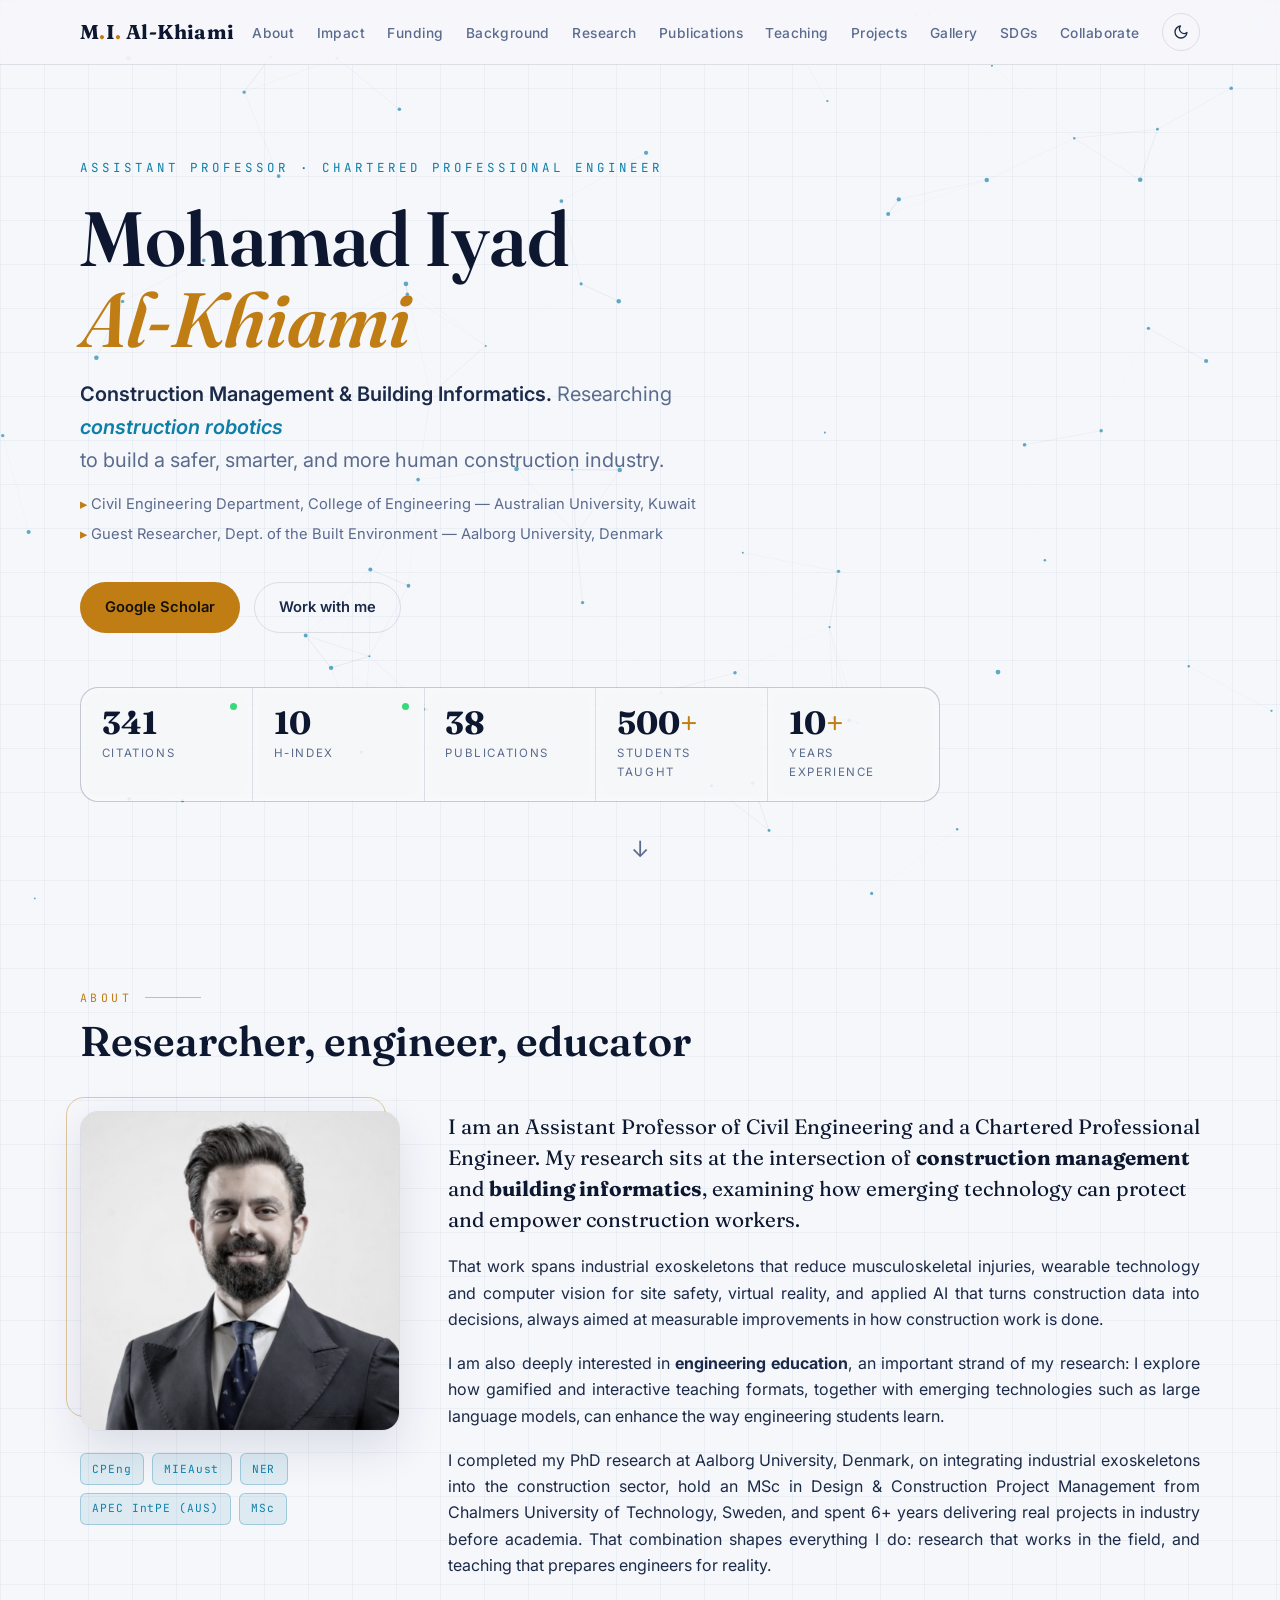
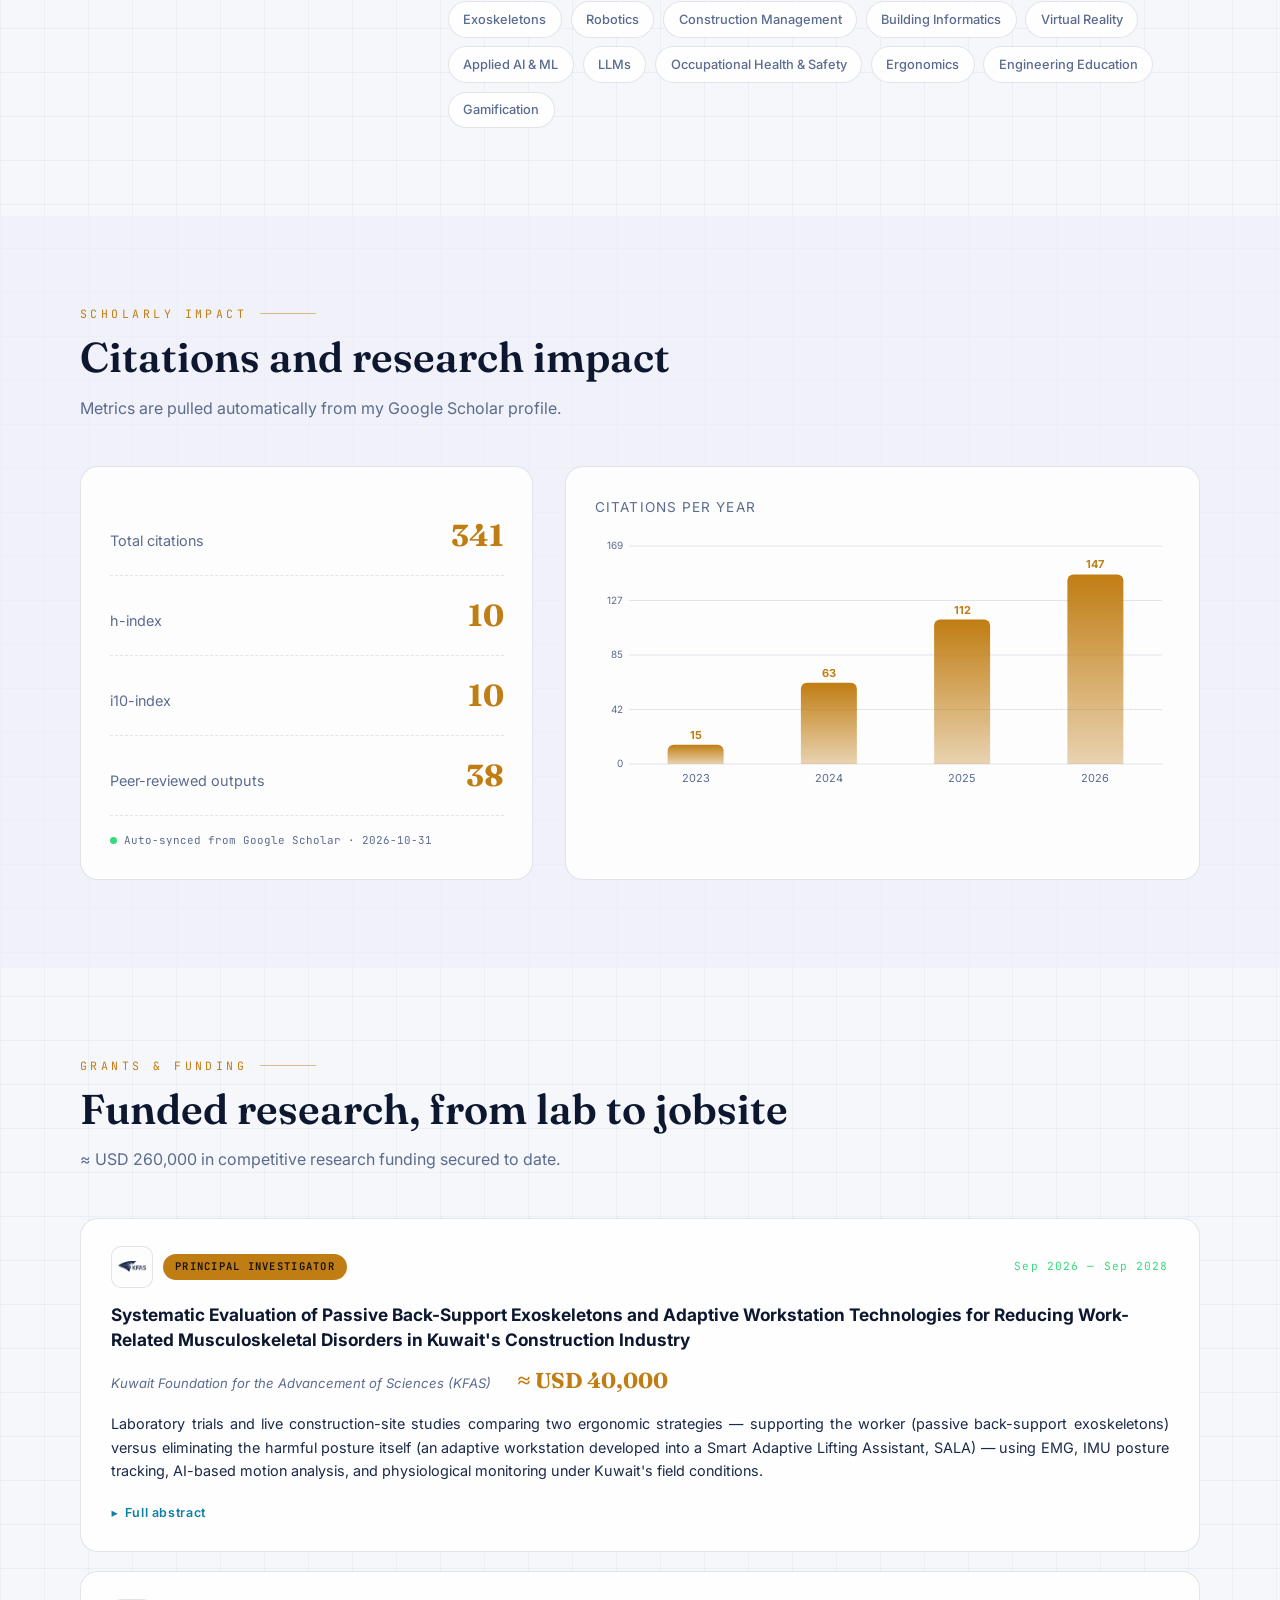
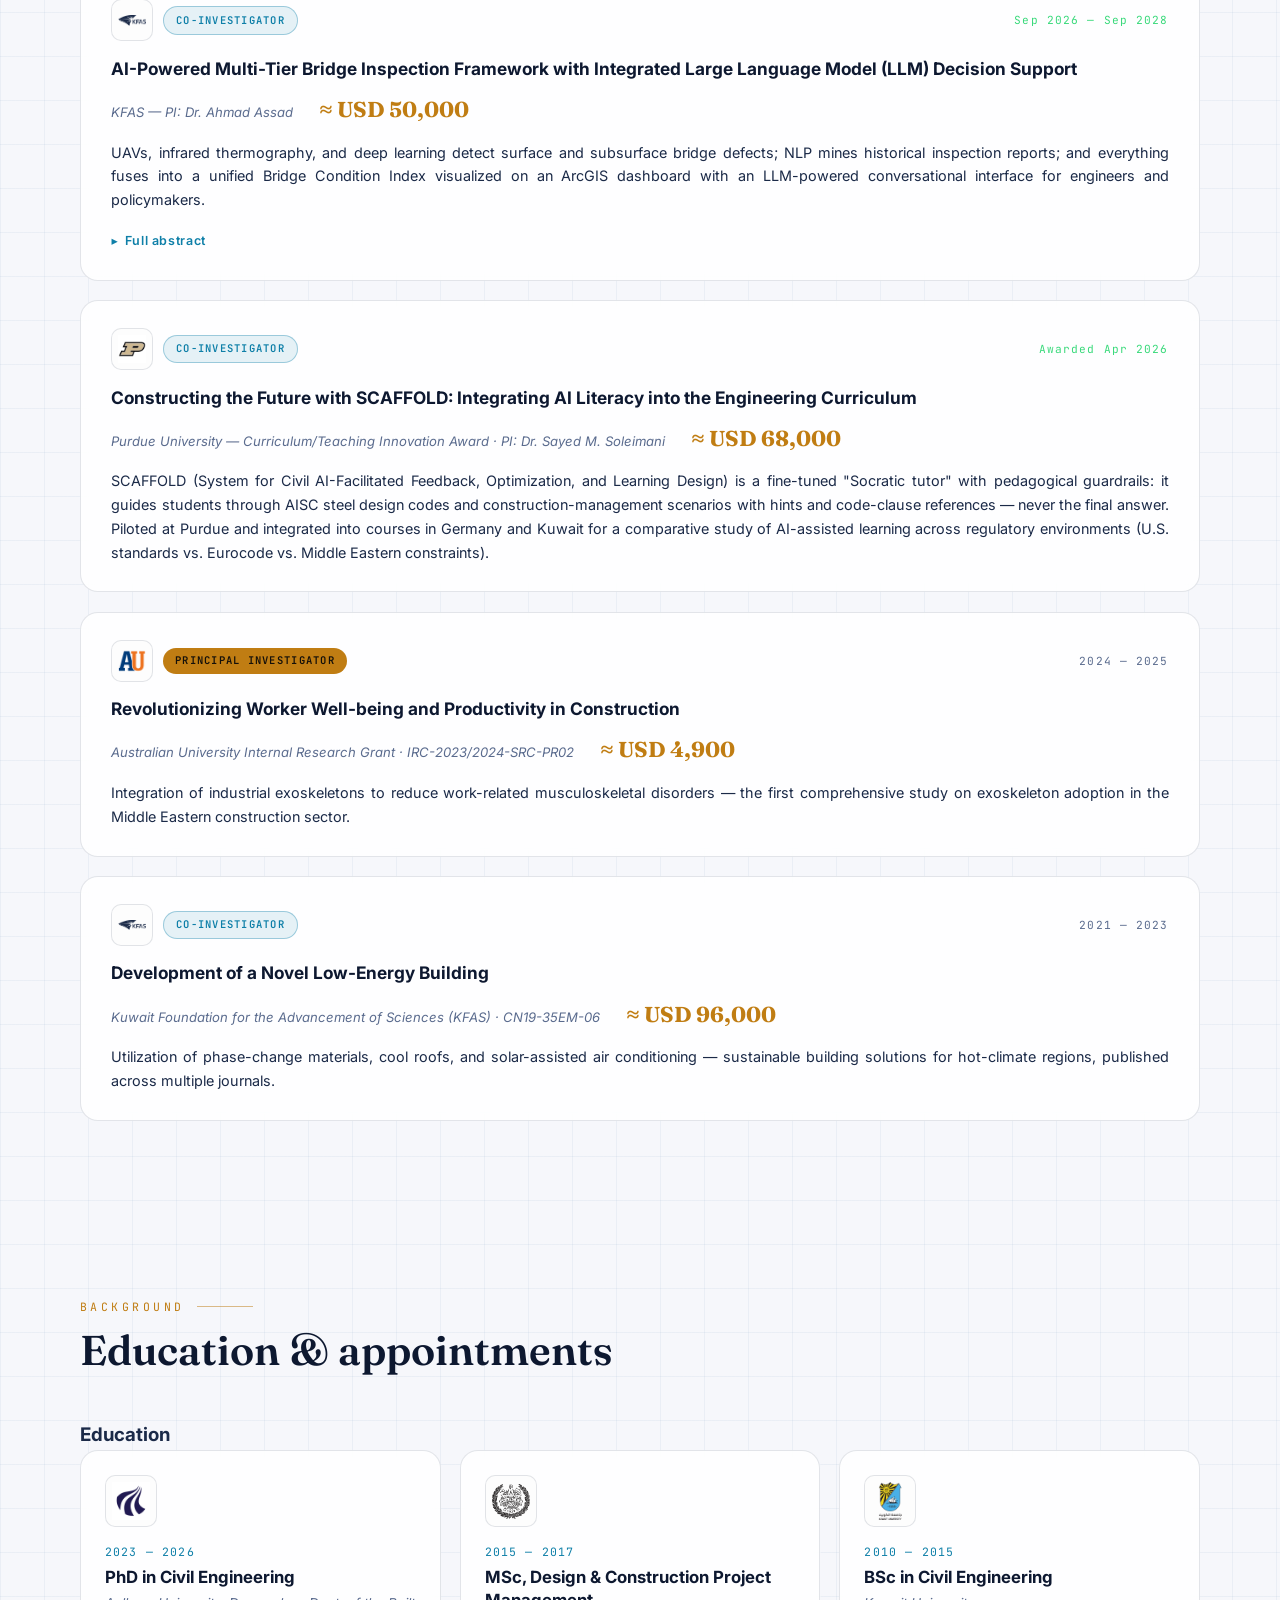
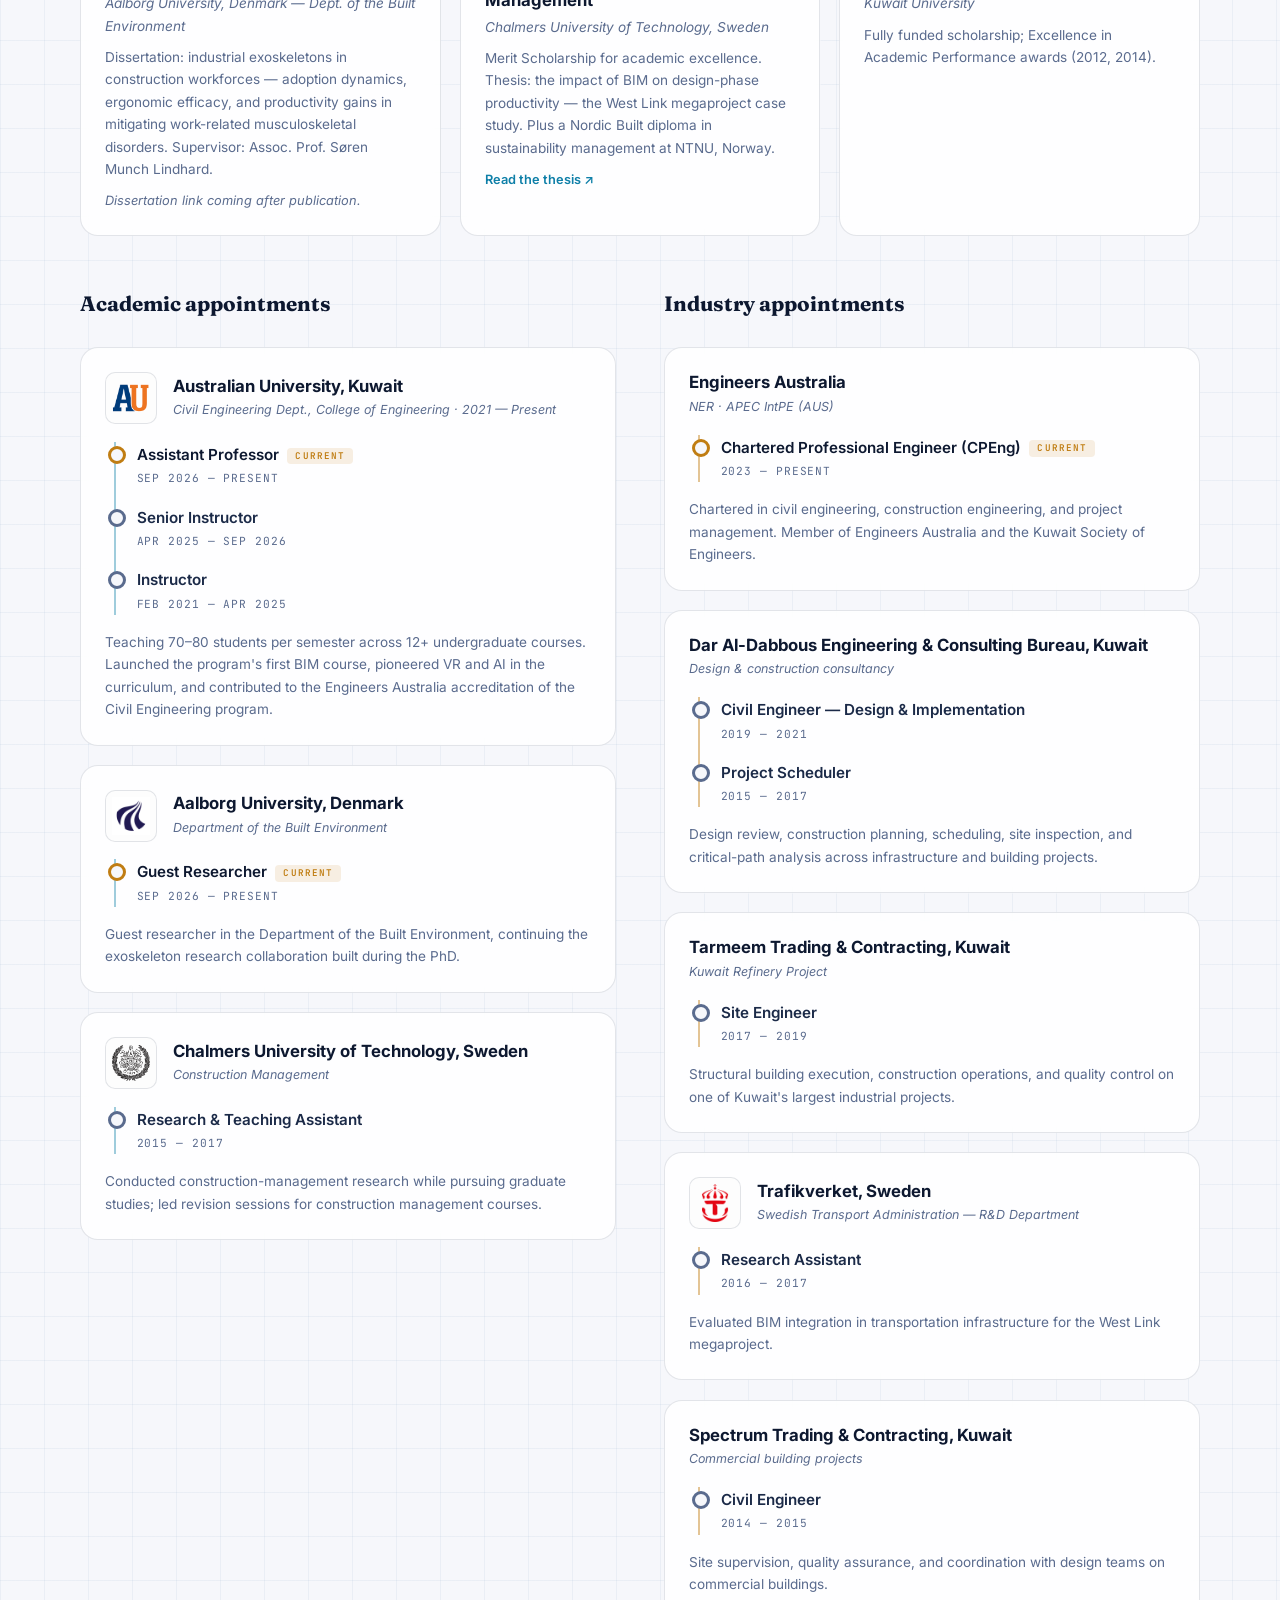
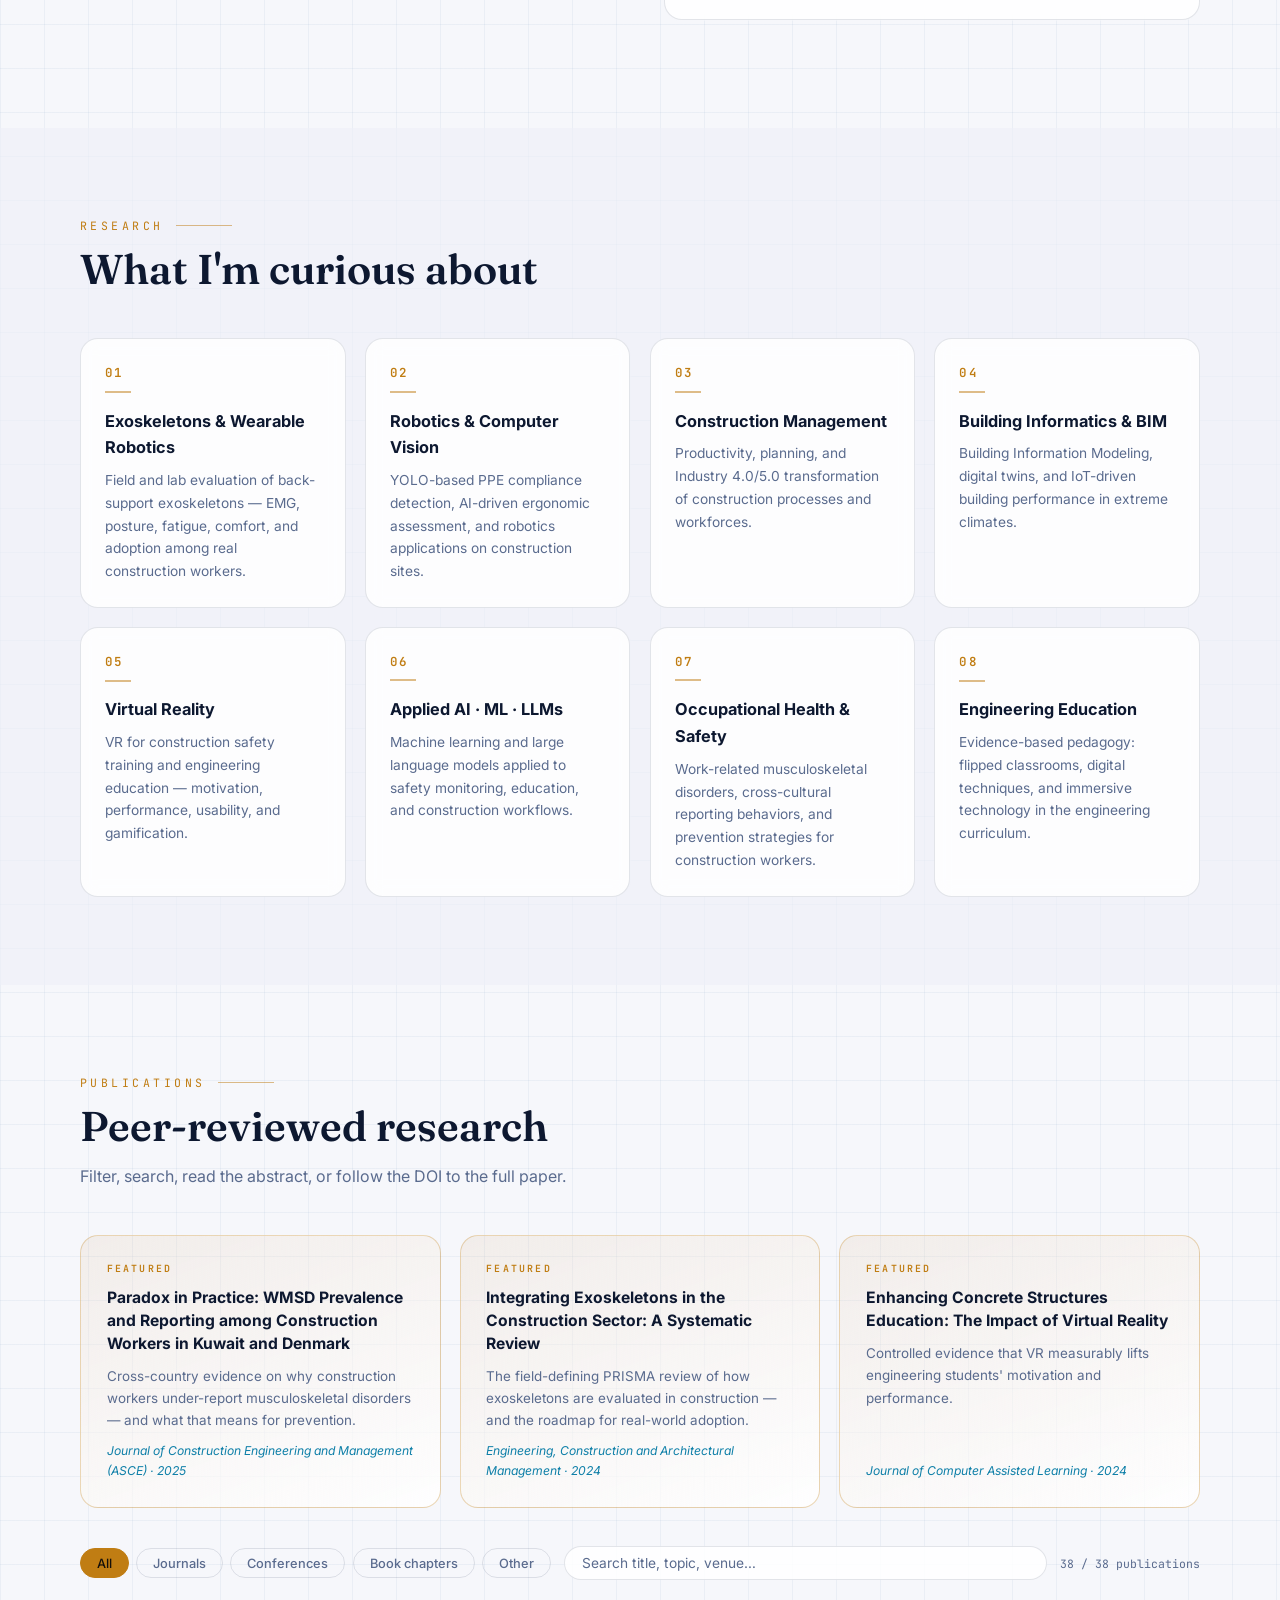
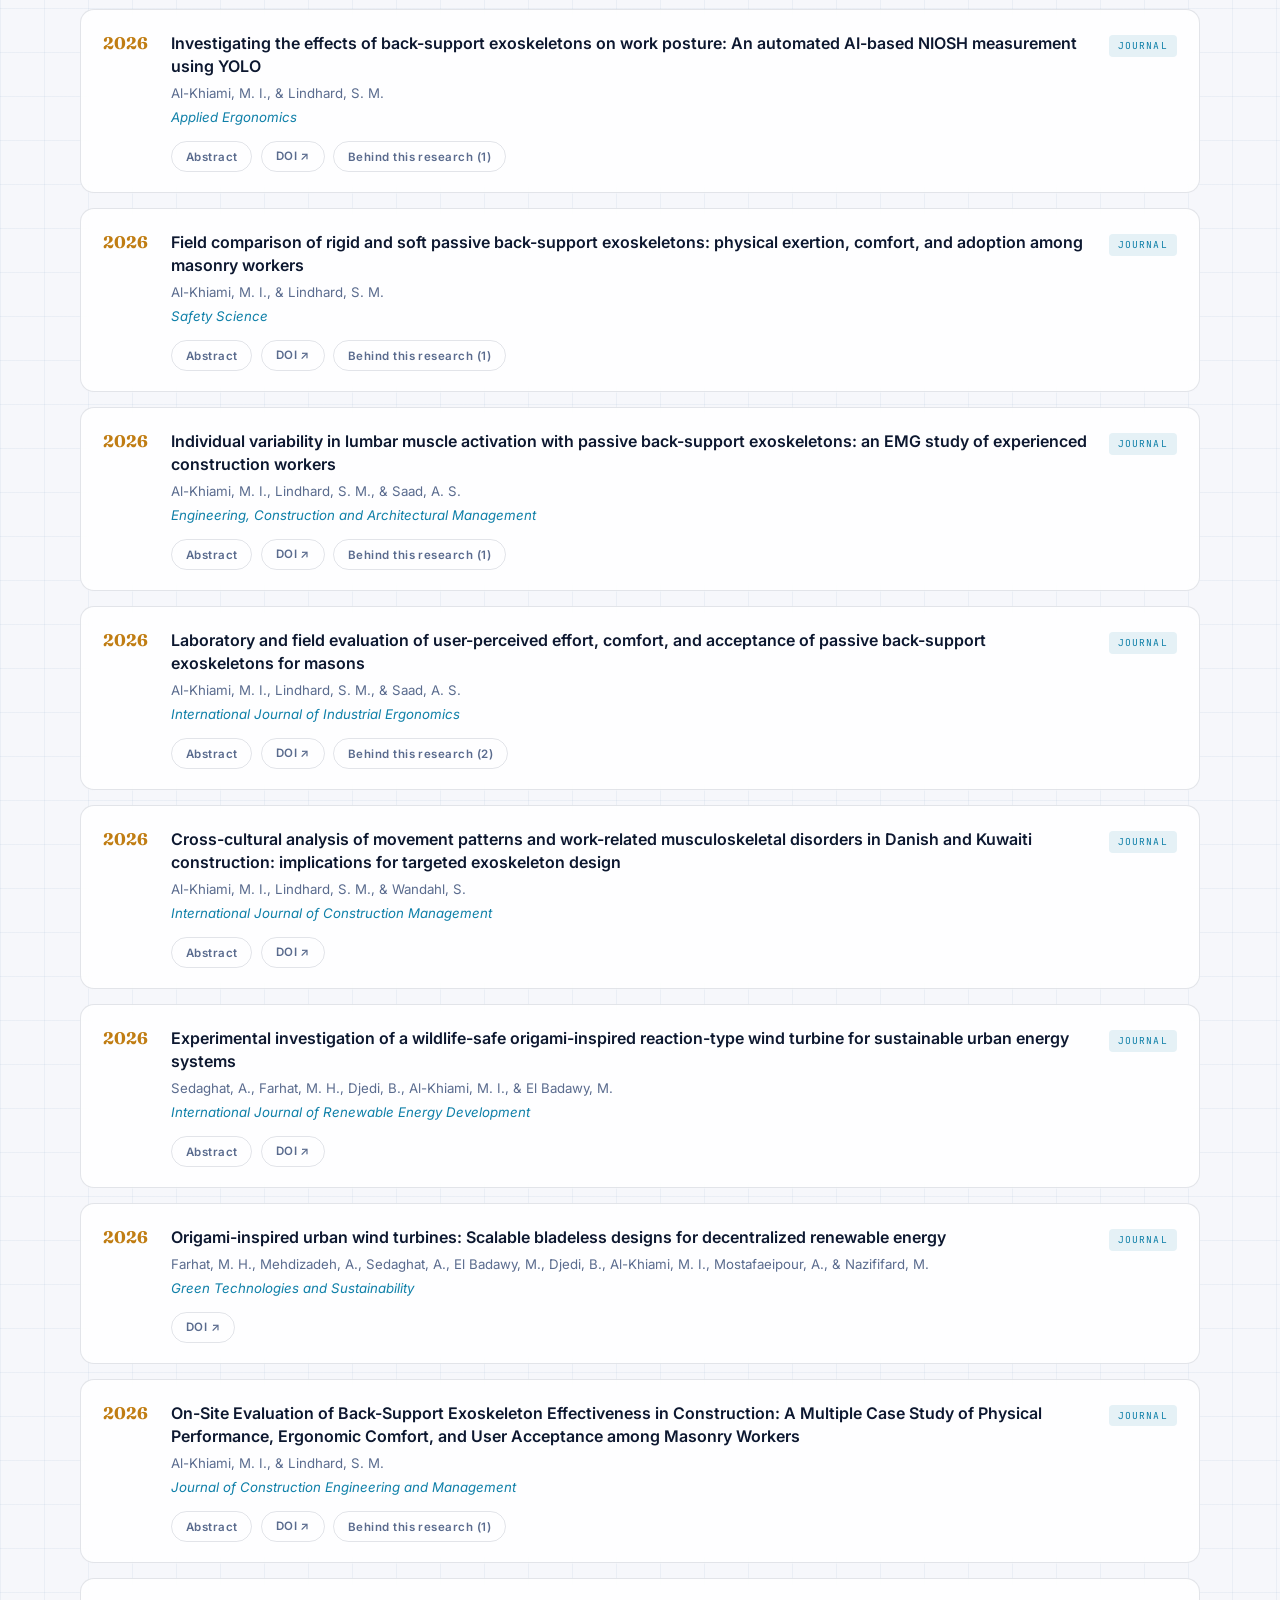
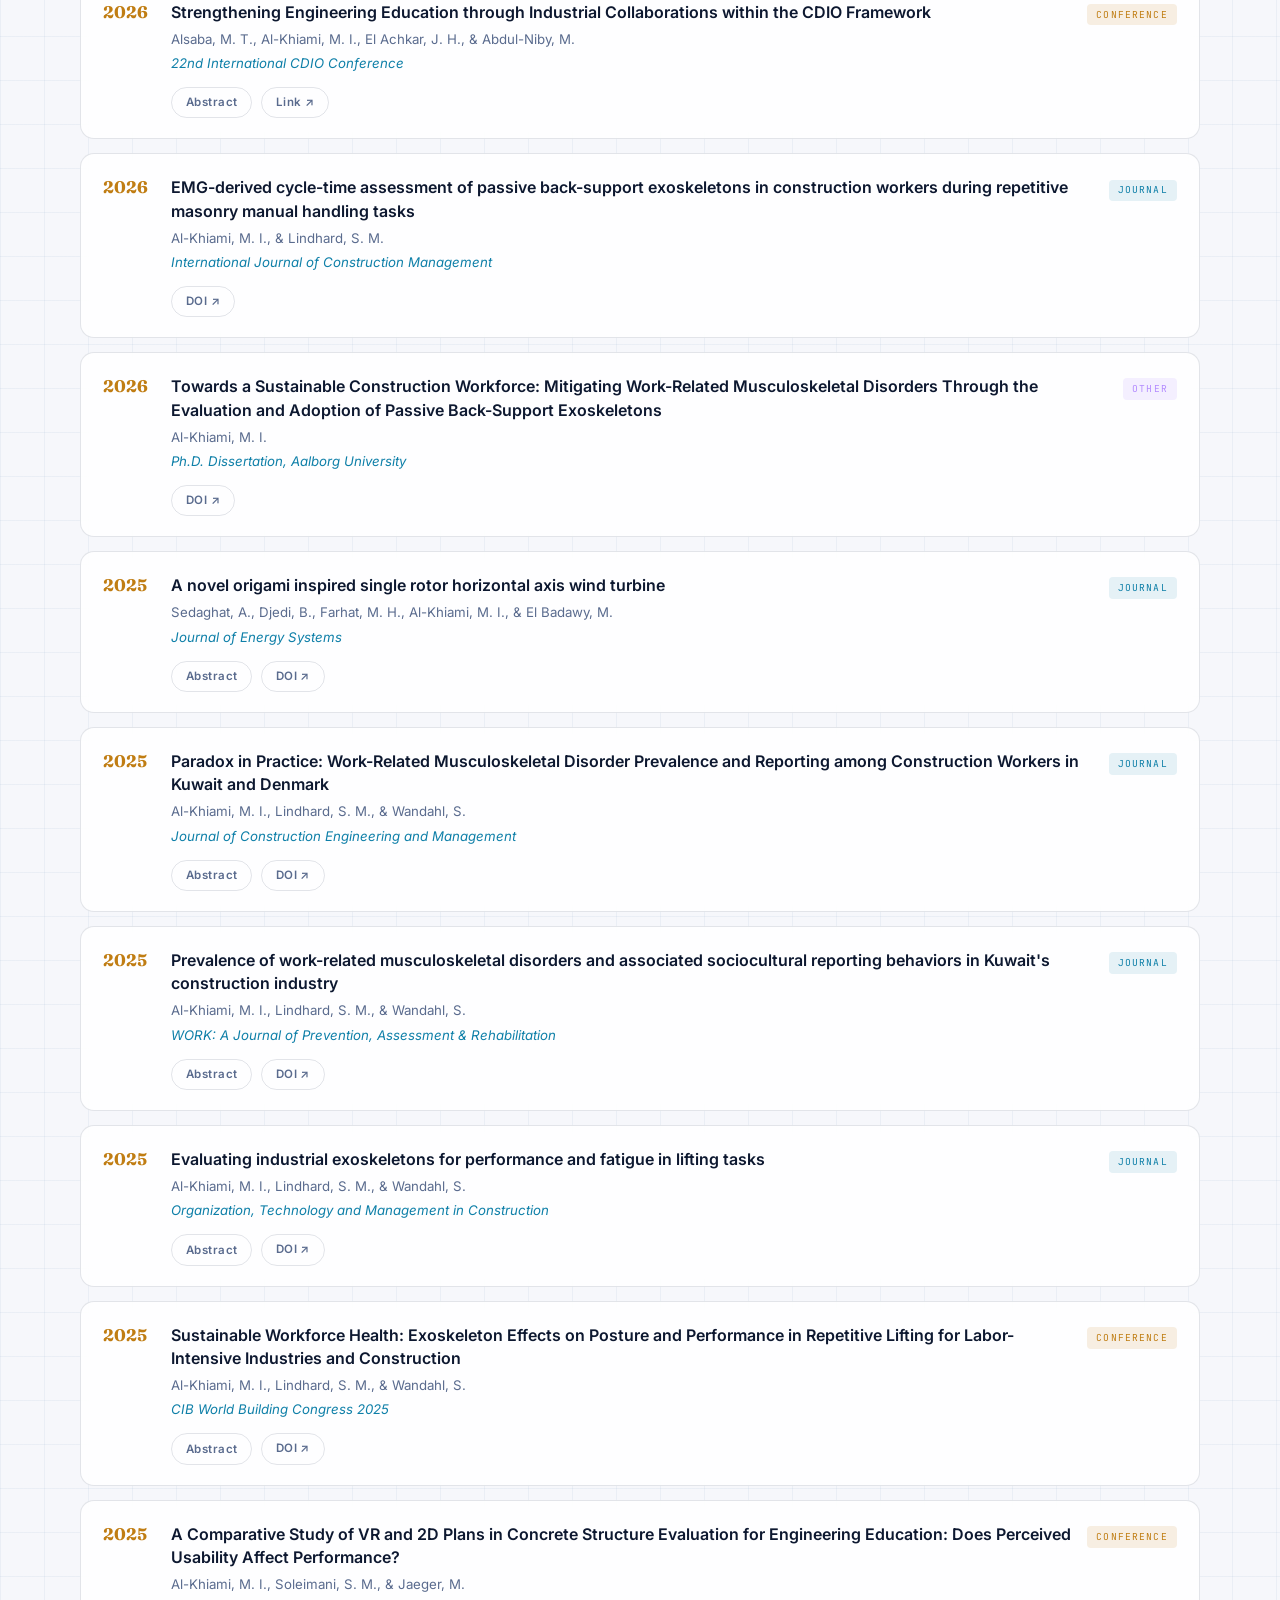
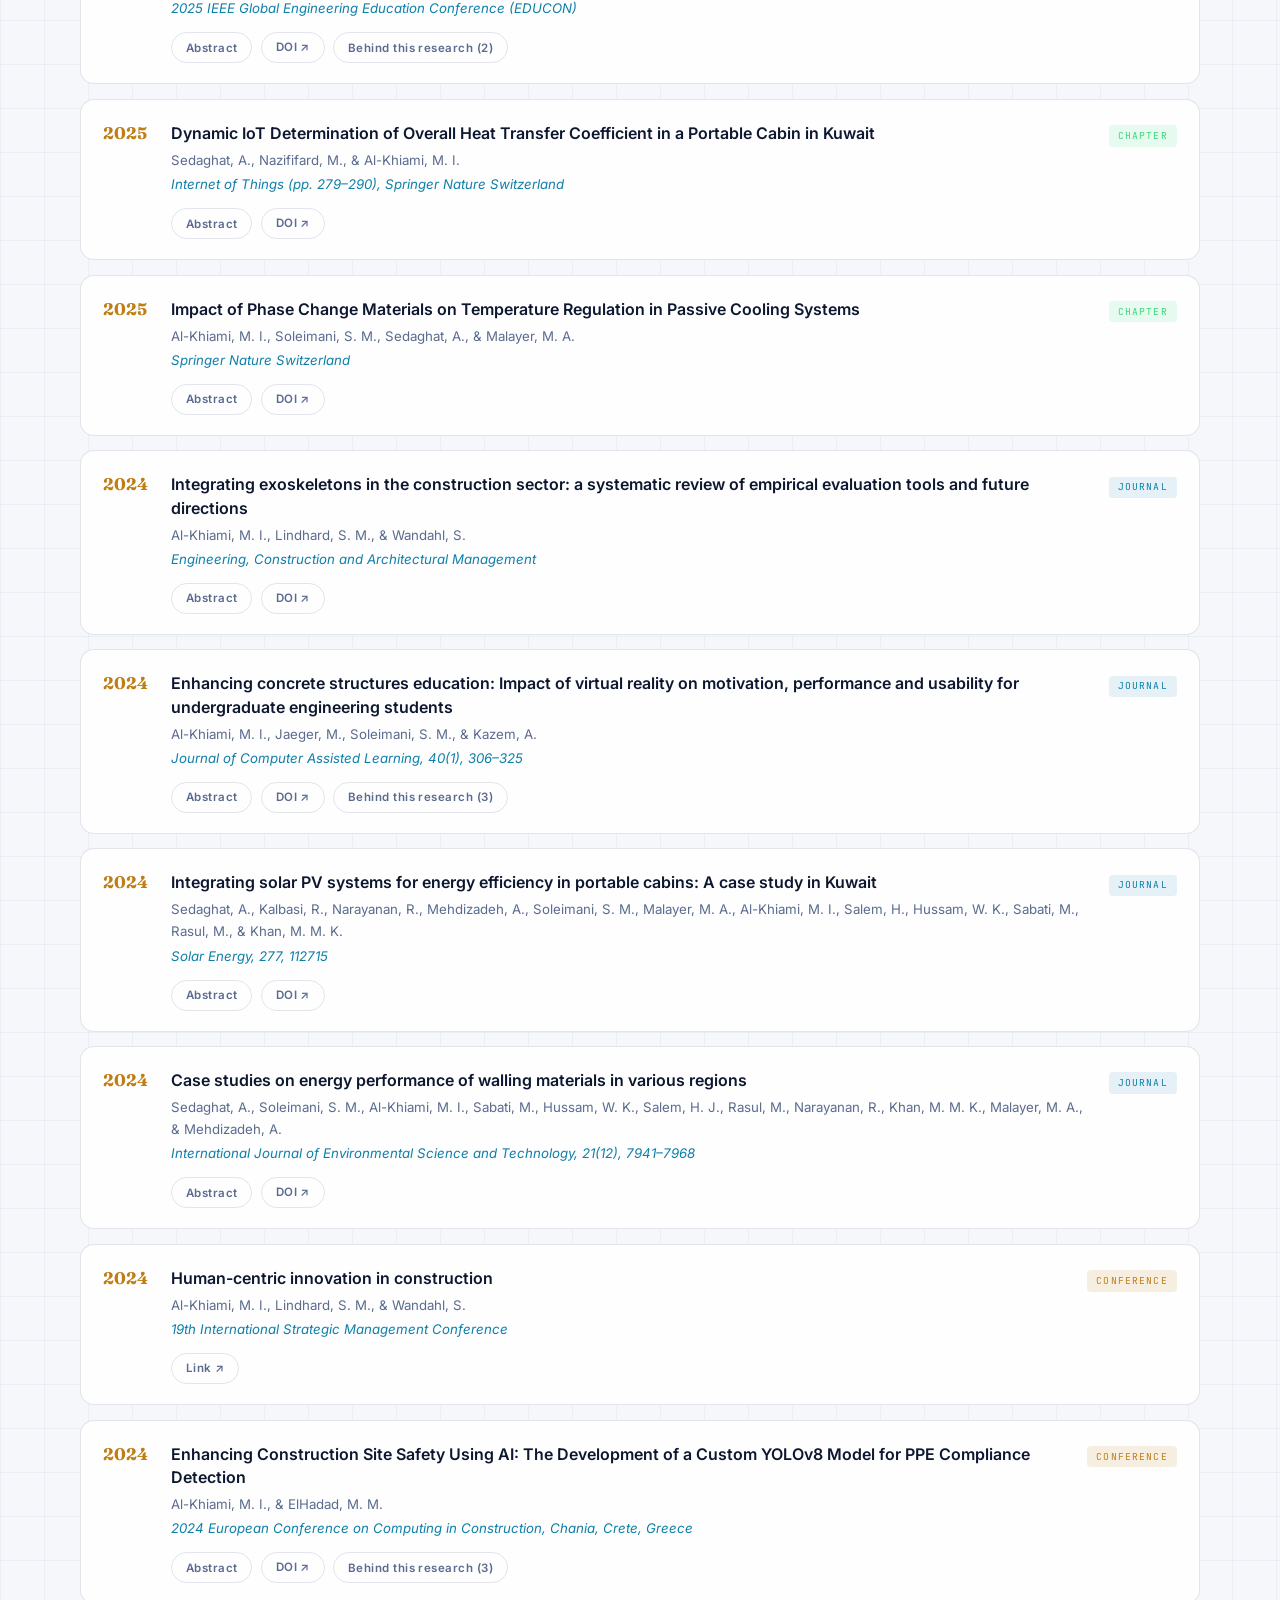
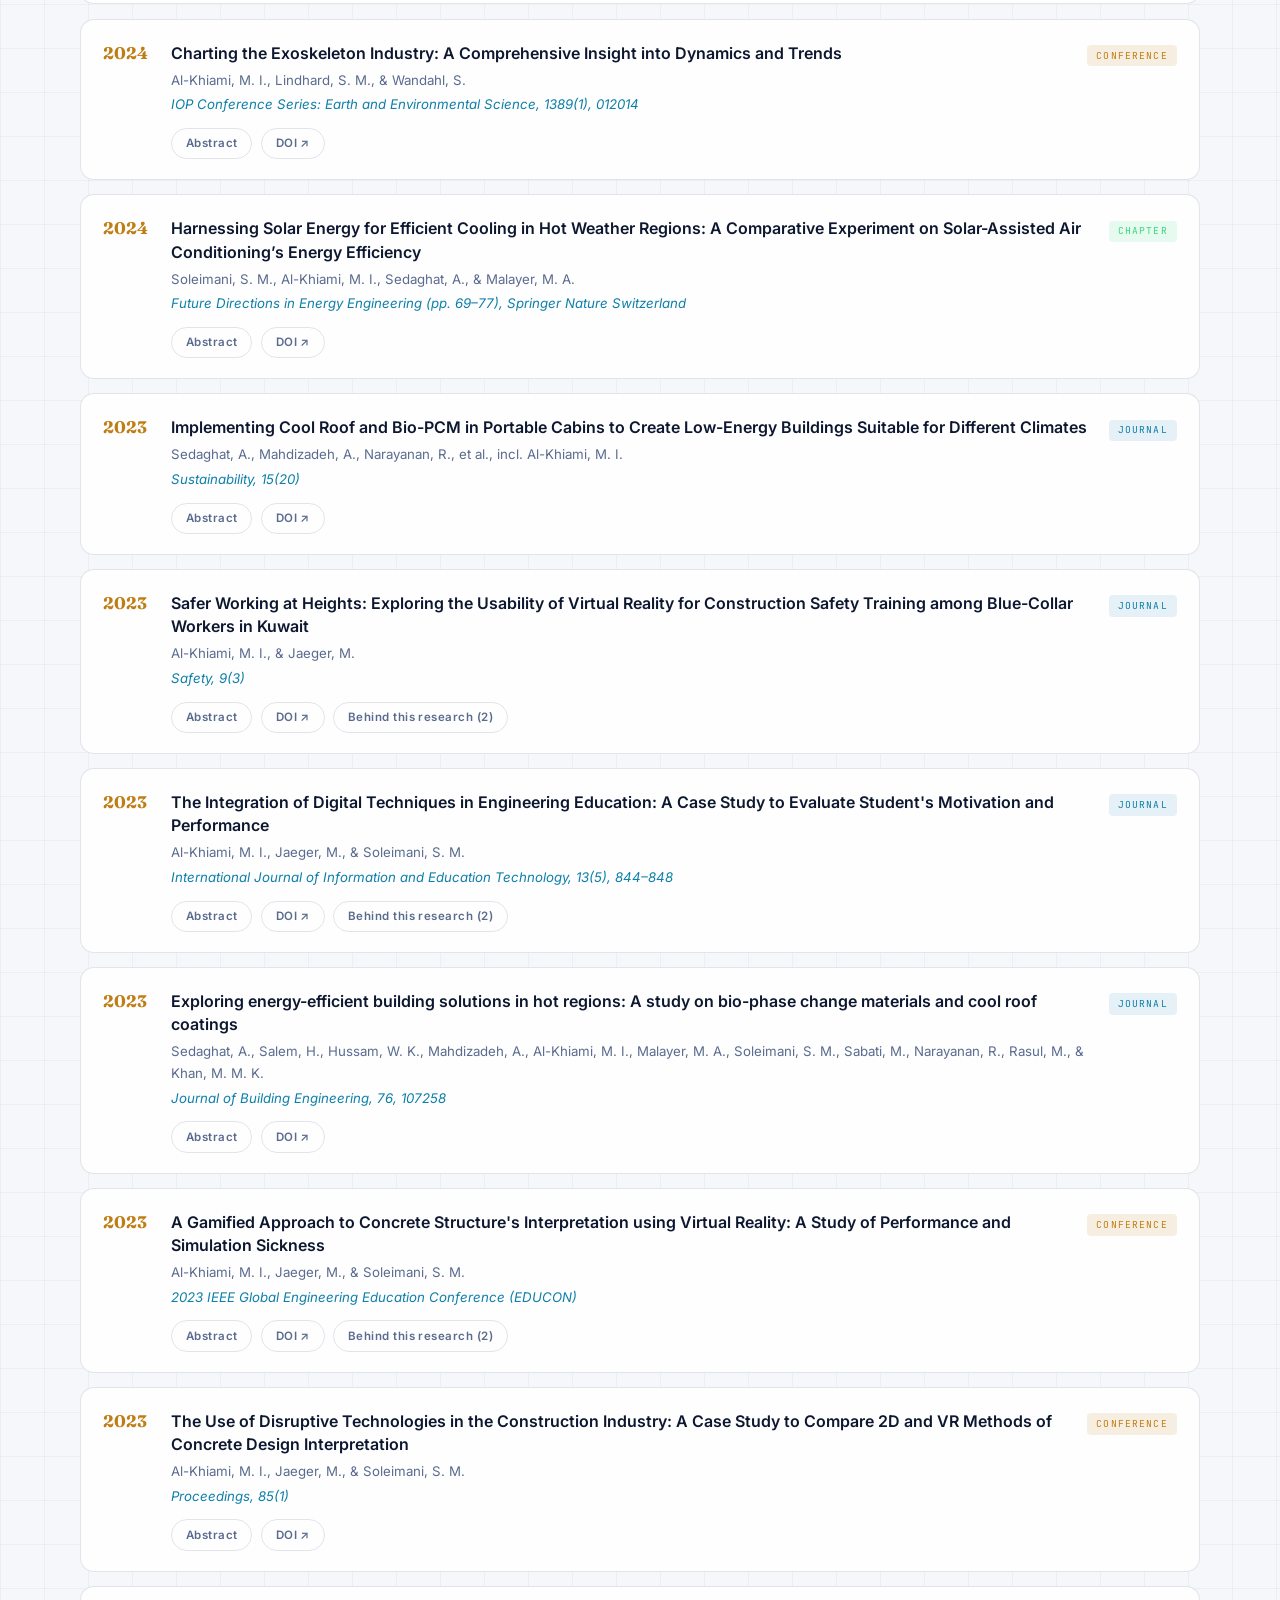
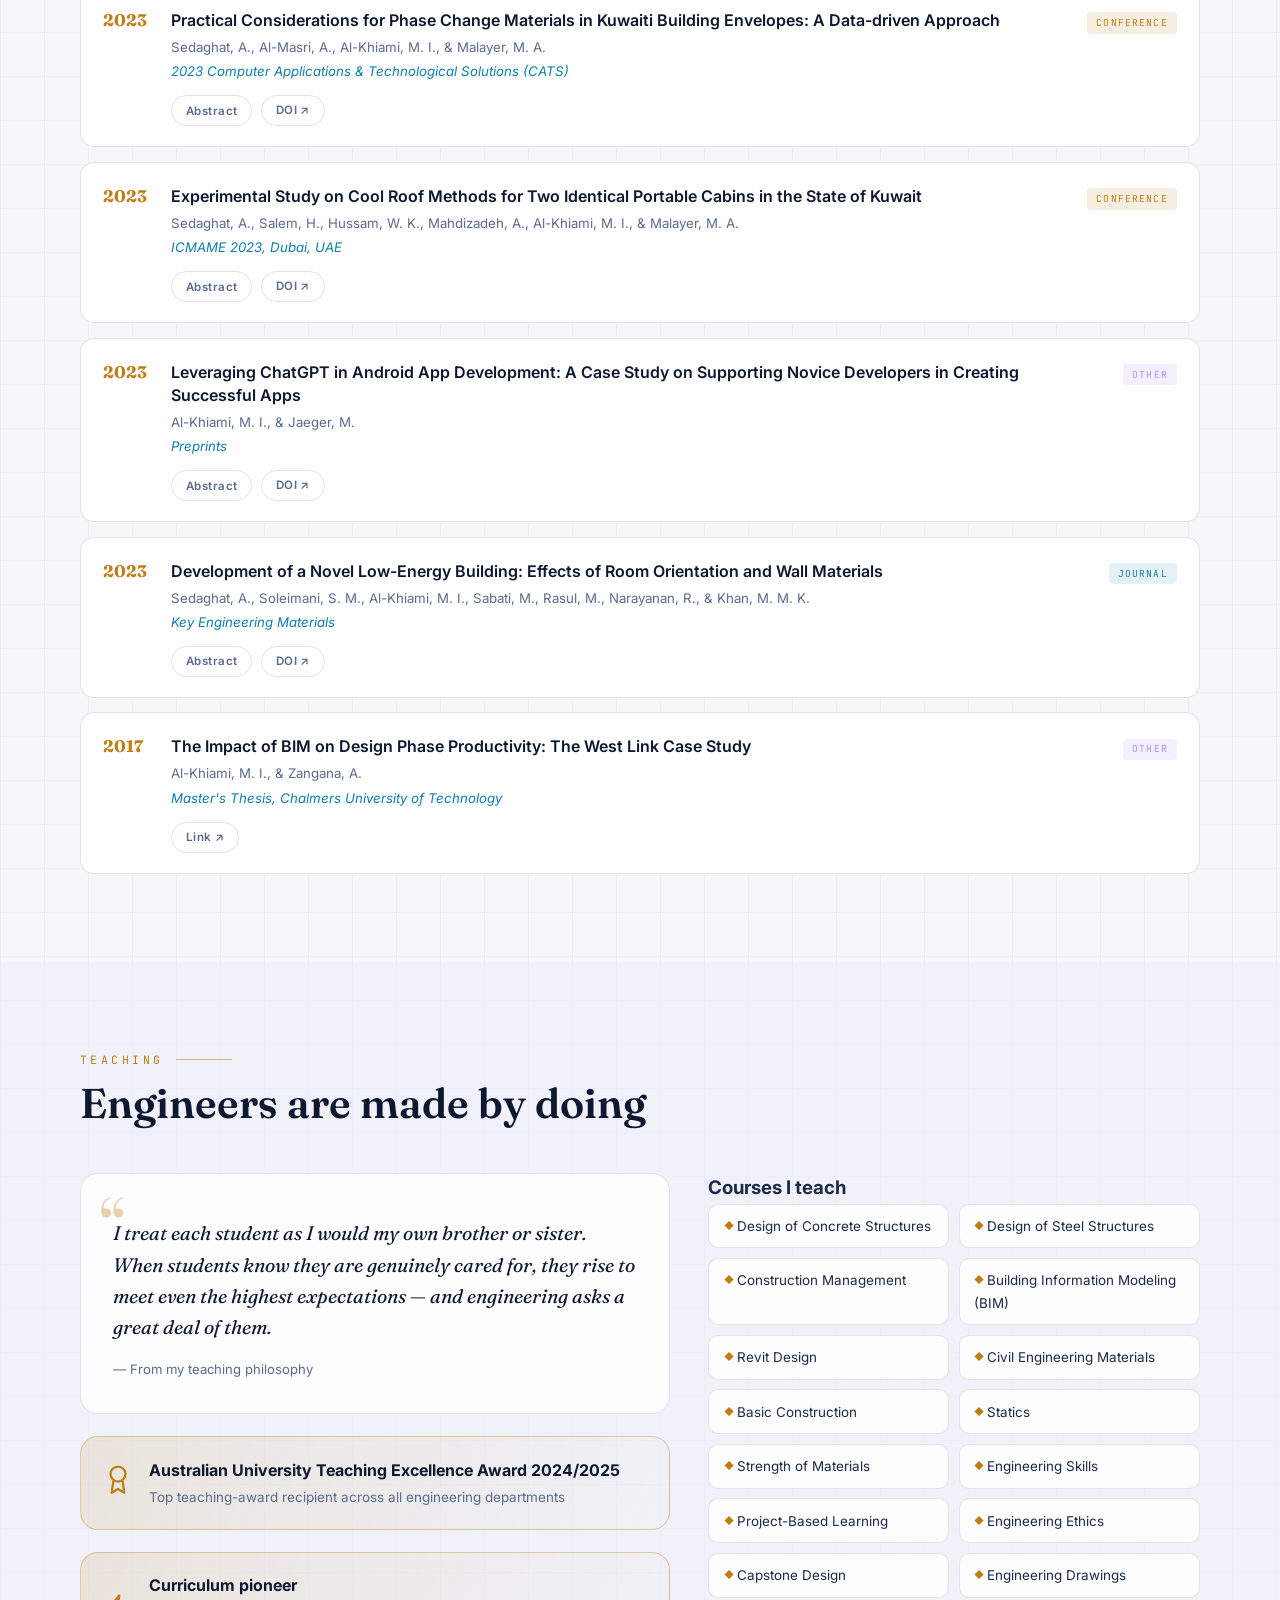
==== index.html @ 4d5d77bf "Reword Scholarly Impact heading to Citations and research impact Co-Authored-By: Claude Fable 5 <nor" ====
<!DOCTYPE html>
<html lang="en">
<head>
  <meta charset="UTF-8" />
  <meta name="viewport" content="width=device-width, initial-scale=1.0" />
  <script>
    // Light theme by default; a visitor's saved toggle choice still wins.
    try { document.documentElement.dataset.theme = localStorage.getItem("theme") || "light"; }
    catch (e) { document.documentElement.dataset.theme = "light"; }
  </script>
  <title>Mohamad Iyad Al-Khiami — Construction Management &amp; Building Informatics</title>
  <meta name="description" content="Mohamad Iyad Al-Khiami — Assistant Professor in Civil Engineering specializing in construction management, building informatics, exoskeletons, robotics, VR, and applied AI." />
  <meta name="author" content="Mohamad Iyad Al-Khiami" />
  <link rel="canonical" href="https://mialkhiami.com/" />
  <!-- Social sharing preview -->
  <meta property="og:title" content="Mohamad Iyad Al-Khiami" />
  <meta property="og:description" content="Assistant Professor in Civil Engineering — Construction Management &amp; Building Informatics. Exoskeletons · Robotics · VR · Applied AI · Safety." />
  <meta property="og:type" content="website" />
  <meta property="og:url" content="https://mialkhiami.com/" />
  <meta property="og:image" content="https://mialkhiami.com/assets/images/og-card.jpg" />
  <meta property="og:image:width" content="1200" />
  <meta property="og:image:height" content="630" />
  <meta name="twitter:card" content="summary_large_image" />
  <meta name="twitter:image" content="https://mialkhiami.com/assets/images/og-card.jpg" />
  <link rel="icon" href="data:image/svg+xml,<svg xmlns=%22http://www.w3.org/2000/svg%22 viewBox=%220 0 100 100%22><rect width=%22100%22 height=%22100%22 rx=%2222%22 fill=%22%230d1830%22/><text x=%2250%22 y=%2266%22 font-family=%22Georgia,serif%22 font-size=%2242%22 font-weight=%22700%22 text-anchor=%22middle%22 fill=%22%23f2b04e%22>MA</text></svg>" />
  <script type="application/ld+json">
  {
    "@context": "https://schema.org",
    "@type": "Person",
    "name": "Mohamad Iyad Al-Khiami",
    "url": "https://mialkhiami.com/",
    "jobTitle": "Assistant Professor of Civil Engineering",
    "description": "Assistant Professor specializing in construction management and building informatics: exoskeletons, robotics, virtual reality, applied AI, and occupational health & safety.",
    "email": "mailto:m.iyadalkh@gmail.com",
    "worksFor": {
      "@type": "CollegeOrUniversity",
      "name": "Australian University, Kuwait"
    },
    "affiliation": {
      "@type": "CollegeOrUniversity",
      "name": "Aalborg University"
    },
    "alumniOf": [
      { "@type": "CollegeOrUniversity", "name": "Aalborg University" },
      { "@type": "CollegeOrUniversity", "name": "Chalmers University of Technology" },
      { "@type": "CollegeOrUniversity", "name": "Kuwait University" }
    ],
    "knowsAbout": ["Construction Management", "Building Informatics", "Industrial Exoskeletons", "Construction Robotics", "Virtual Reality", "Applied Artificial Intelligence", "Occupational Health and Safety", "Ergonomics", "Engineering Education", "Building Information Modeling"],
    "sameAs": [
      "https://scholar.google.com/citations?user=vnjqdE4AAAAJ",
      "https://orcid.org/0000-0002-4062-1595",
      "https://www.linkedin.com/in/mohamad-iyad/",
      "https://www.researchgate.net/profile/Mohamad-Iyad-Al-Khiami-2",
      "https://www.youtube.com/@mohamadiyadalkhiami6366"
    ]
  }
  </script>
  <link rel="preconnect" href="https://fonts.googleapis.com" />
  <link rel="preconnect" href="https://fonts.gstatic.com" crossorigin />
  <link href="https://fonts.googleapis.com/css2?family=Fraunces:ital,wght@0,600;0,700;1,600&family=Inter:wght@400;500;600;700&family=JetBrains+Mono:wght@400;600&display=swap" rel="stylesheet" />
  <link rel="stylesheet" href="css/style.css?v=19" />
</head>
<body>

  <div class="scroll-progress" id="scroll-progress"></div>

  <!-- ======= NAV ======= -->
  <nav class="nav">
    <div class="container nav-inner">
      <div class="nav-logo">M<span>.</span>I<span>.</span> Al-Khiami</div>
      <ul class="nav-links" id="nav-links">
        <li><a href="#about">About</a></li>
        <li><a href="#impact">Impact</a></li>
        <li><a href="#funding">Funding</a></li>
        <li><a href="#journey">Background</a></li>
        <li><a href="#research">Research</a></li>
        <li><a href="#publications">Publications</a></li>
        <li><a href="#teaching">Teaching</a></li>
        <li><a href="#supervision">Projects</a></li>
        <li><a href="#gallery">Gallery</a></li>
        <li><a href="#sdg">SDGs</a></li>
        <li><a href="#collaborate">Collaborate</a></li>
        <li><button class="theme-toggle" id="theme-toggle" aria-label="Toggle theme"></button></li>
      </ul>
      <button class="nav-burger" id="nav-burger" aria-label="Menu">☰</button>
    </div>
  </nav>

  <!-- ======= HERO ======= -->
  <header class="hero">
    <canvas id="particle-canvas"></canvas>
    <div class="container hero-content">
      <div class="hero-kicker">Assistant Professor · Chartered Professional Engineer</div>
      <h1>Mohamad Iyad<br /><em>Al-Khiami</em></h1>
      <p class="hero-sub">
        <strong>Construction Management &amp; Building Informatics.</strong>
        Researching <span class="hero-rotator" id="hero-rotator">industrial exoskeletons</span><br />
        to build a safer, smarter, and more human construction industry.
      </p>
      <div class="hero-affil">
        <span>Civil Engineering Department, College of Engineering — Australian University, Kuwait</span>
        <span>Guest Researcher, Dept. of the Built Environment — Aalborg University, Denmark</span>
      </div>
      <div class="hero-cta">
        <a class="btn btn-primary" href="https://scholar.google.com/citations?user=vnjqdE4AAAAJ" target="_blank" rel="noopener">Google Scholar</a>
        <a class="btn btn-ghost" href="#collaborate">Work with me</a>
      </div>
      <div class="hero-stats">
        <div class="stat stat-live"><span class="live-dot"></span>
          <div class="stat-num" data-stat="stat-citations" data-count="0">0<span class="plus"></span></div>
          <div class="stat-label">Citations</div>
        </div>
        <div class="stat stat-live"><span class="live-dot"></span>
          <div class="stat-num" data-stat="stat-hindex" data-count="0">0<span class="plus"></span></div>
          <div class="stat-label">h-index</div>
        </div>
        <div class="stat">
          <div class="stat-num" data-stat="stat-pubs" data-count="0">0<span class="plus"></span></div>
          <div class="stat-label">Publications</div>
        </div>
        <div class="stat">
          <div class="stat-num" data-count="500">0<span class="plus">+</span></div>
          <div class="stat-label">Students taught</div>
        </div>
        <div class="stat">
          <div class="stat-num" data-count="10">0<span class="plus">+</span></div>
          <div class="stat-label">Years experience</div>
        </div>
      </div>
    </div>
    <a class="scroll-hint" href="#about" aria-label="Scroll down">↓</a>
  </header>

  <!-- ======= ABOUT ======= -->
  <section id="about">
    <div class="container">
      <div class="section-head reveal">
        <div class="kicker">About</div>
        <h2>Researcher, engineer, educator</h2>
      </div>
      <div class="about-grid">
        <div class="portrait-wrap reveal">
          <div class="portrait-frame"></div>
          <img id="portrait-img" class="portrait" src="assets/images/profile.jpg" alt="Portrait of Mohamad Iyad Al-Khiami" />
          <div class="cred-badges">
            <span class="badge">CPEng</span>
            <span class="badge">MIEAust</span>
            <span class="badge">NER</span>
            <span class="badge">APEC IntPE (AUS)</span>
            <span class="badge">MSc</span>
          </div>
        </div>
        <div class="about-text reveal">
          <p class="lede">
            I am an Assistant Professor of Civil Engineering and a Chartered Professional
            Engineer. My research sits at the intersection of <strong>construction management</strong>
            and <strong>building informatics</strong>, examining how emerging technology can protect
            and empower construction workers.
          </p>
          <p>
            That work spans industrial exoskeletons that reduce musculoskeletal injuries,
            wearable technology and computer vision for site safety, virtual reality, and
            applied AI that turns construction data into decisions, always aimed at
            measurable improvements in how construction work is done.
          </p>
          <p>
            I am also deeply interested in <strong>engineering education</strong>, an important
            strand of my research: I explore how gamified and interactive teaching formats,
            together with emerging technologies such as large language models, can enhance
            the way engineering students learn.
          </p>
          <p>
            I completed my PhD research at Aalborg University, Denmark, on integrating industrial
            exoskeletons into the construction sector, hold an MSc in Design &amp; Construction Project
            Management from Chalmers University of Technology, Sweden, and spent 6+ years delivering
            real projects in industry before academia. That combination shapes everything I do:
            research that works in the field, and teaching that prepares engineers for reality.
          </p>
          <div class="chips">
            <span class="chip">Exoskeletons</span>
            <span class="chip">Robotics</span>
            <span class="chip">Construction Management</span>
            <span class="chip">Building Informatics</span>
            <span class="chip">Virtual Reality</span>
            <span class="chip">Applied AI &amp; ML</span>
            <span class="chip">LLMs</span>
            <span class="chip">Occupational Health &amp; Safety</span>
            <span class="chip">Ergonomics</span>
            <span class="chip">Engineering Education</span>
            <span class="chip">Gamification</span>
          </div>
        </div>
      </div>
    </div>
  </section>

  <!-- ======= SCHOLARLY IMPACT ======= -->
  <section id="impact" class="section-alt">
    <div class="container">
      <div class="section-head reveal">
        <div class="kicker">Scholarly Impact</div>
        <h2>Citations and research impact</h2>
        <p>Metrics are pulled automatically from my Google Scholar profile.</p>
      </div>
      <div class="impact-grid">
        <div class="impact-card reveal">
          <div class="metric-row"><span class="m-label">Total citations</span><span class="m-value" data-stat="stat-citations" data-count="0">0</span></div>
          <div class="metric-row"><span class="m-label">h-index</span><span class="m-value" data-stat="stat-hindex" data-count="0">0</span></div>
          <div class="metric-row"><span class="m-label">i10-index</span><span class="m-value" data-stat="stat-i10" data-count="0">0</span></div>
          <div class="metric-row"><span class="m-label">Peer-reviewed outputs</span><span class="m-value" data-stat="stat-pubs" data-count="0">0</span></div>
          <div class="updated-note"><span class="live-dot"></span> Auto-synced from Google Scholar · <span class="js-updated"></span></div>
        </div>
        <div class="impact-card reveal">
          <div class="chart-title">Citations per year</div>
          <canvas id="citations-chart"></canvas>
        </div>
      </div>
    </div>
  </section>

  <!-- ======= GRANTS & FUNDING ======= -->
  <section id="funding">
    <div class="container">
      <div class="section-head reveal">
        <div class="kicker">Grants &amp; Funding</div>
        <h2>Funded research, from lab to jobsite</h2>
        <p>≈ USD 260,000 in competitive research funding secured to date.</p>
      </div>
      <div class="grant-list">
        <article class="grant-card reveal">
          <div class="grant-top">
            <div class="logo-tile grant-logo"><img src="assets/images/logos/kfas.png" alt="KFAS" loading="lazy" /></div>
            <span class="role-badge pi">Principal Investigator</span>
            <span class="grant-status upcoming">Sep 2026 — Sep 2028</span>
          </div>
          <h3>Systematic Evaluation of Passive Back-Support Exoskeletons and Adaptive Workstation Technologies for Reducing Work-Related Musculoskeletal Disorders in Kuwait's Construction Industry</h3>
          <div class="grant-meta">
            <span class="grant-funder">Kuwait Foundation for the Advancement of Sciences (KFAS)</span>
            <span class="grant-amount">≈ USD 40,000</span>
          </div>
          <p>Laboratory trials and live construction-site studies comparing two ergonomic strategies — supporting the worker (passive back-support exoskeletons) versus eliminating the harmful posture itself (an adaptive workstation developed into a Smart Adaptive Lifting Assistant, SALA) — using EMG, IMU posture tracking, AI-based motion analysis, and physiological monitoring under Kuwait's field conditions.</p>
          <details>
            <summary>Full abstract</summary>
            <p>Work-related musculoskeletal disorders (WMSDs) of construction workers are reported to be higher than all other industries combined, with workers experiencing particularly high rates due to repetitive bending, lifting, and awkward postures during manual material handling activities. Statistics show that in Kuwait, back pain represents the most prominent injury with a prevalence of 34.12% across workers. In Kuwait's rapidly expanding construction sector, these injuries result in significant healthcare costs, productivity losses, and workforce sustainability challenges, yet limited research has systematically evaluated ergonomic interventions specifically for construction work environments.</p>
            <p>This research proposes a comprehensive study combining controlled laboratory experiments and real-world construction site evaluations to assess the effectiveness of two complementary back-targeted ergonomic interventions: passive back-support exoskeletons (BSEs) and an adaptive workstation concept, implemented as a height-adjustable roller table and further developed into a Smart Adaptive Lifting Assistant (SALA). The two interventions represent fundamentally different ergonomic strategies: supporting the worker bearing the load (exoskeleton) versus eliminating the harmful posture itself (workstation), and will be evaluated individually and in combination. Construction workers will be recruited for controlled trials in laboratory settings simulating realistic manual handling tasks, followed by field validation studies at active construction sites to assess real-world applicability and user acceptance.</p>
            <p>Data collection will integrate multiple assessment modalities including electromyography (EMG) sensors for muscle activation analysis, inertial measurement units (IMUs) for posture tracking, video analysis using AI-based motion detection algorithms, heart rate monitoring for physiological stress assessment, and validated survey instruments measuring workload perception, comfort, and technology acceptance. Both quantitative and qualitative data will be analyzed to quantify ergonomic improvements, identify optimal intervention strategies, and evaluate practical implementation challenges under Kuwait's field conditions, including sustained heat exposure.</p>
            <p>Expected outcomes include evidence-based guidelines for back-targeted ergonomic intervention selection in construction applications, validated protocols for technology integration, comprehensive cost-benefit analysis for Kuwait's construction industry, and field-tested implementation strategies addressing real-world deployment challenges. This interdisciplinary research, combining engineering, occupational health, automation, robotics, and artificial intelligence approaches, directly supports Kuwait's Vision 2035 human capital development goals while contributing to global knowledge in construction ergonomics and worker safety technology.</p>
          </details>
        </article>

        <article class="grant-card reveal">
          <div class="grant-top">
            <div class="logo-tile grant-logo"><img src="assets/images/logos/kfas.png" alt="KFAS" loading="lazy" /></div>
            <span class="role-badge coi">Co-Investigator</span>
            <span class="grant-status upcoming">Sep 2026 — Sep 2028</span>
          </div>
          <h3>AI-Powered Multi-Tier Bridge Inspection Framework with Integrated Large Language Model (LLM) Decision Support</h3>
          <div class="grant-meta">
            <span class="grant-funder">KFAS — PI: Dr. Ahmad Assad</span>
            <span class="grant-amount">≈ USD 50,000</span>
          </div>
          <p>UAVs, infrared thermography, and deep learning detect surface and subsurface bridge defects; NLP mines historical inspection reports; and everything fuses into a unified Bridge Condition Index visualized on an ArcGIS dashboard with an LLM-powered conversational interface for engineers and policymakers.</p>
          <details>
            <summary>Full abstract</summary>
            <p>Highway bridges are vital infrastructure assets that ensure mobility, safety, and economic growth. Traditional inspection methods are often manual, subjective, and limited to surface observations, which hinders early detection of deterioration. This project proposes an AI-powered multi-tier bridge inspection framework that integrates unmanned aerial vehicles (UAVs), infrared thermography, and large language models (LLMs) to develop a comprehensive bridge condition assessment system for Kuwait. The framework employs multi-sensor data acquisition and deep learning-based models to detect and quantify surface and subsurface defects such as cracks, spalling, and delamination. In addition, Natural Language Processing (NLP) techniques will be utilized to extract defects and maintenance information from previous inspection reports. These multimodal datasets are then fused through the Fuzzy Analytical Network Process (FANP) to develop a unified Bridge Condition Index (BCI). In addition, a five-tier rating scale will be established through unsupervised clustering to support objective prioritization of maintenance needs. The integrated outputs will be visualized on an ArcGIS-based dashboard enhanced with an LLM-powered conversational interface. The LLM allows engineers and policymakers to inquire about bridge health and obtain real-time maintenance recommendations. This project presents a data-driven foundation for holistic bridge management that enhances inspection accuracy, efficiency, and objectivity. The outcomes of this project are expected to advance Kuwait's transition towards smart, resilient, and digitally managed infrastructure systems.</p>
          </details>
        </article>

        <article class="grant-card reveal">
          <div class="grant-top">
            <div class="logo-tile grant-logo"><img src="assets/images/logos/purdue.png" alt="Purdue University" loading="lazy" /></div>
            <span class="role-badge coi">Co-Investigator</span>
            <span class="grant-status upcoming">Awarded Apr 2026</span>
          </div>
          <h3>Constructing the Future with SCAFFOLD: Integrating AI Literacy into the Engineering Curriculum</h3>
          <div class="grant-meta">
            <span class="grant-funder">Purdue University — Curriculum/Teaching Innovation Award · PI: Dr. Sayed M. Soleimani</span>
            <span class="grant-amount">≈ USD 68,000</span>
          </div>
          <p>SCAFFOLD (System for Civil AI-Facilitated Feedback, Optimization, and Learning Design) is a fine-tuned "Socratic tutor" with pedagogical guardrails: it guides students through AISC steel design codes and construction-management scenarios with hints and code-clause references — never the final answer. Piloted at Purdue and integrated into courses in Germany and Kuwait for a comparative study of AI-assisted learning across regulatory environments (U.S. standards vs. Eurocode vs. Middle Eastern constraints).</p>
        </article>

        <article class="grant-card reveal">
          <div class="grant-top">
            <div class="logo-tile grant-logo"><img src="assets/images/logos/au.png" alt="Australian University" loading="lazy" /></div>
            <span class="role-badge pi">Principal Investigator</span>
            <span class="grant-status done">2024 — 2025</span>
          </div>
          <h3>Revolutionizing Worker Well-being and Productivity in Construction</h3>
          <div class="grant-meta">
            <span class="grant-funder">Australian University Internal Research Grant · IRC-2023/2024-SRC-PR02</span>
            <span class="grant-amount">≈ USD 4,900</span>
          </div>
          <p>Integration of industrial exoskeletons to reduce work-related musculoskeletal disorders — the first comprehensive study on exoskeleton adoption in the Middle Eastern construction sector.</p>
        </article>

        <article class="grant-card reveal">
          <div class="grant-top">
            <div class="logo-tile grant-logo"><img src="assets/images/logos/kfas.png" alt="KFAS" loading="lazy" /></div>
            <span class="role-badge coi">Co-Investigator</span>
            <span class="grant-status done">2021 — 2023</span>
          </div>
          <h3>Development of a Novel Low-Energy Building</h3>
          <div class="grant-meta">
            <span class="grant-funder">Kuwait Foundation for the Advancement of Sciences (KFAS) · CN19-35EM-06</span>
            <span class="grant-amount">≈ USD 96,000</span>
          </div>
          <p>Utilization of phase-change materials, cool roofs, and solar-assisted air conditioning — sustainable building solutions for hot-climate regions, published across multiple journals.</p>
        </article>
      </div>
    </div>
  </section>

  <!-- ======= BACKGROUND ======= -->
  <section id="journey">
    <div class="container">
      <div class="section-head reveal">
        <div class="kicker">Background</div>
        <h2>Education &amp; appointments</h2>
      </div>

      <!-- Education -->
      <h3 class="col-title reveal">Education</h3>
      <div class="edu-grid">
        <div class="edu-card reveal">
          <div class="logo-tile edu-logo"><img src="assets/images/logos/aau.png" alt="Aalborg University" loading="lazy" /></div>
          <div class="edu-years">2023 — 2026</div>
          <h3>PhD in Civil Engineering</h3>
          <div class="edu-org">Aalborg University, Denmark — Dept. of the Built Environment</div>
          <p>Dissertation: industrial exoskeletons in construction workforces — adoption dynamics, ergonomic efficacy, and productivity gains in mitigating work-related musculoskeletal disorders. Supervisor: Assoc. Prof. Søren Munch Lindhard.</p>
          <p class="edu-link"><em>Dissertation link coming after publication.</em></p>
        </div>
        <div class="edu-card reveal">
          <div class="logo-tile edu-logo"><img src="assets/images/logos/chalmers.png" alt="Chalmers University of Technology" loading="lazy" /></div>
          <div class="edu-years">2015 — 2017</div>
          <h3>MSc, Design &amp; Construction Project Management</h3>
          <div class="edu-org">Chalmers University of Technology, Sweden</div>
          <p>Merit Scholarship for academic excellence. Thesis: the impact of BIM on design-phase productivity — the West Link megaproject case study. Plus a Nordic Built diploma in sustainability management at NTNU, Norway.</p>
          <p class="edu-link"><a href="https://publications.lib.chalmers.se/records/fulltext/251912/251912.pdf" target="_blank" rel="noopener">Read the thesis ↗</a></p>
        </div>
        <div class="edu-card reveal">
          <div class="logo-tile edu-logo"><img src="assets/images/logos/ku.png" alt="Kuwait University" loading="lazy" /></div>
          <div class="edu-years">2010 — 2015</div>
          <h3>BSc in Civil Engineering</h3>
          <div class="edu-org">Kuwait University</div>
          <p>Fully funded scholarship; Excellence in Academic Performance awards (2012, 2014).</p>
        </div>
      </div>

      <!-- Appointments -->
      <div class="timeline-cols">
        <div class="reveal">
          <h3 class="col-title">Academic appointments</h3>
          <div class="org-card">
            <div class="org-head">
              <div class="logo-tile org-logo"><img src="assets/images/logos/au.png" alt="Australian University" loading="lazy" /></div>
              <div>
                <h3>Australian University, Kuwait</h3>
                <span>Civil Engineering Dept., College of Engineering · 2021 — Present</span>
              </div>
            </div>
            <div class="ladder">
              <div class="ladder-step current">
                <div class="ladder-role">Assistant Professor<span class="current-tag">Current</span></div>
                <div class="ladder-date">SEP 2026 — PRESENT</div>
              </div>
              <div class="ladder-step">
                <div class="ladder-role">Senior Instructor</div>
                <div class="ladder-date">APR 2025 — SEP 2026</div>
              </div>
              <div class="ladder-step">
                <div class="ladder-role">Instructor</div>
                <div class="ladder-date">FEB 2021 — APR 2025</div>
              </div>
            </div>
            <p class="org-note">Teaching 70–80 students per semester across 12+ undergraduate courses. Launched the program's first BIM course, pioneered VR and AI in the curriculum, and contributed to the Engineers Australia accreditation of the Civil Engineering program.</p>
          </div>
          <div class="org-card">
            <div class="org-head">
              <div class="logo-tile org-logo"><img src="assets/images/logos/aau.png" alt="Aalborg University" loading="lazy" /></div>
              <div>
                <h3>Aalborg University, Denmark</h3>
                <span>Department of the Built Environment</span>
              </div>
            </div>
            <div class="ladder">
              <div class="ladder-step current">
                <div class="ladder-role">Guest Researcher<span class="current-tag">Current</span></div>
                <div class="ladder-date">SEP 2026 — PRESENT</div>
              </div>
            </div>
            <p class="org-note">Guest researcher in the Department of the Built Environment, continuing the exoskeleton research collaboration built during the PhD.</p>
          </div>
          <div class="org-card">
            <div class="org-head">
              <div class="logo-tile org-logo"><img src="assets/images/logos/chalmers.png" alt="Chalmers University of Technology" loading="lazy" /></div>
              <div>
                <h3>Chalmers University of Technology, Sweden</h3>
                <span>Construction Management</span>
              </div>
            </div>
            <div class="ladder">
              <div class="ladder-step">
                <div class="ladder-role">Research &amp; Teaching Assistant</div>
                <div class="ladder-date">2015 — 2017</div>
              </div>
            </div>
            <p class="org-note">Conducted construction-management research while pursuing graduate studies; led revision sessions for construction management courses.</p>
          </div>
        </div>
        <div class="reveal">
          <h3 class="col-title">Industry appointments</h3>
          <div class="org-card industry">
            <div class="org-head">
              <div>
                <h3>Engineers Australia</h3>
                <span>NER · APEC IntPE (AUS)</span>
              </div>
            </div>
            <div class="ladder">
              <div class="ladder-step current">
                <div class="ladder-role">Chartered Professional Engineer (CPEng)<span class="current-tag">Current</span></div>
                <div class="ladder-date">2023 — PRESENT</div>
              </div>
            </div>
            <p class="org-note">Chartered in civil engineering, construction engineering, and project management. Member of Engineers Australia and the Kuwait Society of Engineers.</p>
          </div>
          <div class="org-card industry">
            <div class="org-head">
              <div>
                <h3>Dar Al-Dabbous Engineering &amp; Consulting Bureau, Kuwait</h3>
                <span>Design &amp; construction consultancy</span>
              </div>
            </div>
            <div class="ladder">
              <div class="ladder-step">
                <div class="ladder-role">Civil Engineer — Design &amp; Implementation</div>
                <div class="ladder-date">2019 — 2021</div>
              </div>
              <div class="ladder-step">
                <div class="ladder-role">Project Scheduler</div>
                <div class="ladder-date">2015 — 2017</div>
              </div>
            </div>
            <p class="org-note">Design review, construction planning, scheduling, site inspection, and critical-path analysis across infrastructure and building projects.</p>
          </div>
          <div class="org-card industry">
            <div class="org-head">
              <div>
                <h3>Tarmeem Trading &amp; Contracting, Kuwait</h3>
                <span>Kuwait Refinery Project</span>
              </div>
            </div>
            <div class="ladder">
              <div class="ladder-step">
                <div class="ladder-role">Site Engineer</div>
                <div class="ladder-date">2017 — 2019</div>
              </div>
            </div>
            <p class="org-note">Structural building execution, construction operations, and quality control on one of Kuwait's largest industrial projects.</p>
          </div>
          <div class="org-card industry">
            <div class="org-head">
              <div class="logo-tile org-logo"><img src="assets/images/logos/trafikverket.png" alt="Trafikverket" loading="lazy" /></div>
              <div>
                <h3>Trafikverket, Sweden</h3>
                <span>Swedish Transport Administration — R&amp;D Department</span>
              </div>
            </div>
            <div class="ladder">
              <div class="ladder-step">
                <div class="ladder-role">Research Assistant</div>
                <div class="ladder-date">2016 — 2017</div>
              </div>
            </div>
            <p class="org-note">Evaluated BIM integration in transportation infrastructure for the West Link megaproject.</p>
          </div>
          <div class="org-card industry">
            <div class="org-head">
              <div>
                <h3>Spectrum Trading &amp; Contracting, Kuwait</h3>
                <span>Commercial building projects</span>
              </div>
            </div>
            <div class="ladder">
              <div class="ladder-step">
                <div class="ladder-role">Civil Engineer</div>
                <div class="ladder-date">2014 — 2015</div>
              </div>
            </div>
            <p class="org-note">Site supervision, quality assurance, and coordination with design teams on commercial buildings.</p>
          </div>
        </div>
      </div>
    </div>
  </section>

  <!-- ======= RESEARCH ======= -->
  <section id="research" class="section-alt">
    <div class="container">
      <div class="section-head reveal">
        <div class="kicker">Research</div>
        <h2>What I'm curious about</h2>
      </div>
      <div class="card-grid">
        <div class="r-card reveal"><div class="r-num">01</div><h3>Exoskeletons &amp; Wearable Robotics</h3><p>Field and lab evaluation of back-support exoskeletons — EMG, posture, fatigue, comfort, and adoption among real construction workers.</p></div>
        <div class="r-card reveal"><div class="r-num">02</div><h3>Robotics &amp; Computer Vision</h3><p>YOLO-based PPE compliance detection, AI-driven ergonomic assessment, and robotics applications on construction sites.</p></div>
        <div class="r-card reveal"><div class="r-num">03</div><h3>Construction Management</h3><p>Productivity, planning, and Industry 4.0/5.0 transformation of construction processes and workforces.</p></div>
        <div class="r-card reveal"><div class="r-num">04</div><h3>Building Informatics &amp; BIM</h3><p>Building Information Modeling, digital twins, and IoT-driven building performance in extreme climates.</p></div>
        <div class="r-card reveal"><div class="r-num">05</div><h3>Virtual Reality</h3><p>VR for construction safety training and engineering education — motivation, performance, usability, and gamification.</p></div>
        <div class="r-card reveal"><div class="r-num">06</div><h3>Applied AI · ML · LLMs</h3><p>Machine learning and large language models applied to safety monitoring, education, and construction workflows.</p></div>
        <div class="r-card reveal"><div class="r-num">07</div><h3>Occupational Health &amp; Safety</h3><p>Work-related musculoskeletal disorders, cross-cultural reporting behaviors, and prevention strategies for construction workers.</p></div>
        <div class="r-card reveal"><div class="r-num">08</div><h3>Engineering Education</h3><p>Evidence-based pedagogy: flipped classrooms, digital techniques, and immersive technology in the engineering curriculum.</p></div>
      </div>
    </div>
  </section>

  <!-- ======= PUBLICATIONS ======= -->
  <section id="publications">
    <div class="container">
      <div class="section-head reveal">
        <div class="kicker">Publications</div>
        <h2>Peer-reviewed research</h2>
        <p>Filter, search, read the abstract, or follow the DOI to the full paper.</p>
      </div>
      <div class="featured-grid reveal">
        <a class="feat-card" href="https://doi.org/10.1061/JCEMD4.COENG-15899" target="_blank" rel="noopener">
          <span class="feat-tag">Featured</span>
          <h3>Paradox in Practice: WMSD Prevalence and Reporting among Construction Workers in Kuwait and Denmark</h3>
          <p>Cross-country evidence on why construction workers under-report musculoskeletal disorders — and what that means for prevention.</p>
          <span class="feat-venue">Journal of Construction Engineering and Management (ASCE) · 2025</span>
        </a>
        <a class="feat-card" href="https://doi.org/10.1108/ECAM-05-2024-0563" target="_blank" rel="noopener">
          <span class="feat-tag">Featured</span>
          <h3>Integrating Exoskeletons in the Construction Sector: A Systematic Review</h3>
          <p>The field-defining PRISMA review of how exoskeletons are evaluated in construction — and the roadmap for real-world adoption.</p>
          <span class="feat-venue">Engineering, Construction and Architectural Management · 2024</span>
        </a>
        <a class="feat-card" href="https://doi.org/10.1111/jcal.12881" target="_blank" rel="noopener">
          <span class="feat-tag">Featured</span>
          <h3>Enhancing Concrete Structures Education: The Impact of Virtual Reality</h3>
          <p>Controlled evidence that VR measurably lifts engineering students' motivation and performance.</p>
          <span class="feat-venue">Journal of Computer Assisted Learning · 2024</span>
        </a>
      </div>
      <div class="pub-controls reveal">
        <div class="pub-filters">
          <button class="filter-btn active" data-type="all">All</button>
          <button class="filter-btn" data-type="journal">Journals</button>
          <button class="filter-btn" data-type="conference">Conferences</button>
          <button class="filter-btn" data-type="chapter">Book chapters</button>
          <button class="filter-btn" data-type="other">Other</button>
        </div>
        <input type="search" id="pub-search" class="pub-search" placeholder="Search title, topic, venue…" />
        <span class="pub-count" id="pub-count"></span>
      </div>
      <div class="pub-list reveal" id="pub-list"></div>
    </div>
  </section>

  <!-- ======= TEACHING ======= -->
  <section id="teaching" class="section-alt">
    <div class="container">
      <div class="section-head reveal">
        <div class="kicker">Teaching</div>
        <h2>Engineers are made by doing</h2>
      </div>
      <div class="teach-grid">
        <div class="reveal">
          <div class="quote-card">
            <blockquote>
              I treat each student as I would my own brother or sister. When students know they
              are genuinely cared for, they rise to meet even the highest expectations — and
              engineering asks a great deal of them.
            </blockquote>
            <cite>— From my teaching philosophy</cite>
          </div>
          <div class="award-callout">
            <div class="callout-ico"><svg viewBox="0 0 24 24" fill="none" stroke="currentColor" stroke-width="1.8" stroke-linecap="round" stroke-linejoin="round"><circle cx="12" cy="8" r="6"/><path d="M15.79 13.88 17 23l-5-3-5 3 1.21-9.12"/></svg></div>
            <div>
              <strong>Australian University Teaching Excellence Award 2024/2025</strong>
              <span>Top teaching-award recipient across all engineering departments</span>
            </div>
          </div>
          <div class="award-callout">
            <div class="callout-ico"><svg viewBox="0 0 24 24" fill="none" stroke="currentColor" stroke-width="1.8" stroke-linecap="round" stroke-linejoin="round"><polygon points="13 2 3 14 12 14 11 22 21 10 12 10 13 2"/></svg></div>
            <div>
              <strong>Curriculum pioneer</strong>
              <span>Launched the program's first BIM course and introduced VR, AI, and flipped-classroom learning into the civil engineering curriculum</span>
            </div>
          </div>
        </div>
        <div class="reveal">
          <h3 class="col-title">Courses I teach</h3>
          <div class="course-grid">
            <div class="course">Design of Concrete Structures</div>
            <div class="course">Design of Steel Structures</div>
            <div class="course">Construction Management</div>
            <div class="course">Building Information Modeling (BIM)</div>
            <div class="course">Revit Design</div>
            <div class="course">Civil Engineering Materials</div>
            <div class="course">Basic Construction</div>
            <div class="course">Statics</div>
            <div class="course">Strength of Materials</div>
            <div class="course">Engineering Skills</div>
            <div class="course">Project-Based Learning</div>
            <div class="course">Engineering Ethics</div>
            <div class="course">Capstone Design</div>
            <div class="course">Engineering Drawings</div>
          </div>
        </div>
      </div>
      <div class="testimonial-strip reveal">
        <div class="kicker">From student evaluations of teaching</div>
        <div class="testimonial-row">
          <blockquote class="testimonial">
            <p>"The instructor provided great guidance, and was very supportive and understanding of students' situations."</p>
            <cite>— Student Evaluation of Teaching, Australian University</cite>
          </blockquote>
          <blockquote class="testimonial">
            <p>"He deals with us in a very professional way… explains the material very well, and is always available in office hours."</p>
            <cite>— Student Evaluation of Teaching, Australian University</cite>
          </blockquote>
          <blockquote class="testimonial">
            <p>"One of the best teachers I have ever studied with — I wish that he teaches me in my future courses."</p>
            <cite>— Student Evaluation of Teaching, Australian University</cite>
          </blockquote>
        </div>
      </div>
    </div>
  </section>

  <!-- ======= SUPERVISION & PROTOTYPES ======= -->
  <section id="supervision">
    <div class="container">
      <div class="section-head reveal">
        <div class="kicker">Supervision &amp; Prototypes</div>
        <h2>Supervised graduation projects</h2>
      </div>
      <div class="proj-grid">
        <div class="proj-card reveal">
          <div class="proj-meta"><span class="proj-year">2025 — 2026</span><span class="award-badge">1st Place</span></div>
          <h3>Robotics in Construction using Computer Vision</h3>
          <p>An autonomous robot that patrols the site using computer vision to monitor PPE compliance — first-place award winner.</p>
          <div class="proj-photos">
            <img class="proj-thumb" src="assets/images/gallery/grad-robotics-4.jpg" alt="The quadruped robot prototype"
              data-caption="The prototype: a quadruped robot with computer vision for construction-site monitoring — 1st place graduation project" loading="lazy" />
            <span class="proj-thumb proj-thumb-video" data-video="assets/videos/grad-robotics-demo.mp4"
              data-poster="assets/images/gallery/grad-robotics-demo-poster.jpg"
              data-caption="Robot dog in action — live demo of the award-winning robotics graduation project">
              <img src="assets/images/gallery/grad-robotics-demo-poster.jpg" alt="Robot demo video" loading="lazy" />
            </span>
            <img class="proj-thumb" src="assets/images/gallery/grad-robotics-1.jpg" alt="The winning team"
              data-caption="The winning team with their certificates — &quot;First Winning Project in Civil Engineering&quot;, Australian University" loading="lazy" />
          </div>
        </div>
        <div class="proj-card reveal">
          <div class="proj-meta"><span class="proj-year">2024 — 2025</span><span class="award-badge silver">2nd Place</span></div>
          <h3>Investigating Exosuit Efficacy: Physiological Impacts in WMSD Prevention</h3>
          <p>A controlled study measuring the physiological effects of exosuits on workers performing repetitive tasks.</p>
          <div class="proj-photos">
            <img class="proj-thumb" src="assets/images/gallery/grad-exosuit-team.jpg" alt="The exosuit team receiving 2nd place"
              data-caption="With the exosuit research team — 2nd place, Exhibition of Engineering Students' Graduation Projects, Spring 2024/2025" loading="lazy" />
            <span class="proj-thumb proj-thumb-video" data-video="assets/videos/grad-exosuit-award.mp4"
              data-poster="assets/images/gallery/grad-exosuit-award-poster.jpg"
              data-caption="The award moment — the exosuit team receives 2nd place in Civil Engineering">
              <img src="assets/images/gallery/grad-exosuit-award-poster.jpg" alt="Award ceremony video" loading="lazy" />
            </span>
          </div>
        </div>
        <div class="proj-card reveal">
          <div class="proj-meta"><span class="proj-year">2024 — 2025</span></div>
          <h3>Ergonomics in Construction: Mitigating WMSDs Using Exosuits</h3>
          <p>Field-oriented evaluation of exosuit-based interventions for reducing musculoskeletal strain.</p>
        </div>
        <div class="proj-card reveal">
          <div class="proj-meta"><span class="proj-year">2022 — 2023</span><span class="award-badge silver">2nd Place</span></div>
          <h3>Automated PPE Compliance Detection with AI</h3>
          <p>A custom-trained YOLOv8 model that detects personal protective equipment compliance in real time — later published at EC3 2024.</p>
          <div class="proj-photos">
            <img class="proj-thumb" src="assets/images/gallery/grad-yolo-team.jpg" alt="The YOLOv8 team"
              data-caption="The YOLOv8 PPE-detection team — the graduation project that became the EC3 2024 paper" loading="lazy" />
          </div>
        </div>
        <div class="proj-card reveal">
          <div class="proj-meta"><span class="proj-year">2022 — 2023</span></div>
          <h3>ML Defect Detection for Safety Harnesses &amp; Lanyards</h3>
          <p>Machine learning models that identify defects in fall-protection equipment before it reaches the worker.</p>
        </div>
        <div class="proj-card reveal">
          <div class="proj-meta"><span class="proj-year">2022 — 2023</span></div>
          <h3>AI Assessment of Plywood Re-usability Post Concrete Casting</h3>
          <p>Computer vision that grades formwork plywood for reuse — cutting waste and cost on site.</p>
        </div>
        <div class="proj-card reveal">
          <div class="proj-meta"><span class="proj-year">2022 — 2023</span></div>
          <h3>VR Safety &amp; Hazard-Detection Training for Blue-Collar Workers</h3>
          <p>An immersive VR environment that trains construction laborers to spot site hazards safely.</p>
        </div>
      </div>
    </div>
  </section>

  <!-- ======= GALLERY ======= -->
  <section id="gallery">
    <div class="container">
      <div class="section-head reveal">
        <div class="kicker">Gallery</div>
        <h2>In the field, in the lab, in the classroom</h2>
        <p>Site visits with students, graduation-project prototypes, and moments from conferences and teaching.</p>
      </div>
      <div class="gallery-controls reveal" id="gallery-controls"></div>
      <div class="gallery-grid reveal" id="gallery-grid"></div>
      <div class="yt-callout reveal">
        <div class="yt-text" style="display:flex;align-items:center;gap:1rem;">
          <img src="assets/images/icons/youtube.svg" alt="YouTube" style="width:38px;height:38px;flex-shrink:0;" />
          <div>
            <strong>More on my YouTube channel</strong>
            <span>Lectures, project demos, and research walkthroughs — subscribe to follow along.</span>
          </div>
        </div>
        <a class="btn btn-youtube" href="https://www.youtube.com/@mohamadiyadalkhiami6366" target="_blank" rel="noopener">Visit channel</a>
      </div>
    </div>
  </section>

  <!-- Lightbox (click any gallery photo) -->
  <div class="lightbox" id="lightbox" role="dialog" aria-label="Photo viewer">
    <button class="lightbox-close" aria-label="Close">×</button>
    <img src="" alt="" />
    <video controls playsinline style="display:none"></video>
    <div class="lightbox-caption"></div>
  </div>

  <!-- ======= SDG ======= -->
  <section id="sdg" class="section-alt">
    <div class="container">
      <div class="section-head reveal">
        <div class="kicker">Global Impact</div>
        <h2>UN Sustainable Development Goals I contribute to</h2>
        <p>Hover a tile to see how my work maps to each goal.</p>
      </div>
      <div class="sdg-grid">
        <div class="sdg-tile reveal" tabindex="0">
          <div class="sdg-inner">
            <div class="sdg-face sdg-front sdg-3"><div class="sdg-num">3</div><div class="sdg-name">Good Health &amp; Well-Being</div></div>
            <div class="sdg-face sdg-back">Exoskeleton research, ergonomics, and WMSD prevention directly protect the long-term health of construction workers — one of the world's most injury-prone workforces.</div>
          </div>
        </div>
        <div class="sdg-tile reveal" tabindex="0">
          <div class="sdg-inner">
            <div class="sdg-face sdg-front sdg-4"><div class="sdg-num">4</div><div class="sdg-name">Quality Education</div></div>
            <div class="sdg-face sdg-back">VR classrooms, flipped learning, and AI-assisted teaching make engineering education more effective, engaging, and accessible — validated through published research.</div>
          </div>
        </div>
        <div class="sdg-tile reveal" tabindex="0">
          <div class="sdg-inner">
            <div class="sdg-face sdg-front sdg-9"><div class="sdg-num">9</div><div class="sdg-name">Industry, Innovation &amp; Infrastructure</div></div>
            <div class="sdg-face sdg-back">Industry 4.0/5.0 technologies — robotics, computer vision, BIM, and digital twins — modernize how infrastructure is designed, built, and maintained.</div>
          </div>
        </div>
        <div class="sdg-tile reveal" tabindex="0">
          <div class="sdg-inner">
            <div class="sdg-face sdg-front sdg-11"><div class="sdg-num">11</div><div class="sdg-name">Sustainable Cities &amp; Communities</div></div>
            <div class="sdg-back sdg-face">Low-energy building research — phase-change materials, cool roofs, and solar-assisted cooling — makes buildings in extreme climates dramatically more sustainable.</div>
          </div>
        </div>
      </div>
    </div>
  </section>

  <!-- ======= COLLABORATIONS & NEWS ======= -->
  <section id="collaborations">
    <div class="container">
      <div class="section-head reveal">
        <h2>A global collaboration network</h2>
        <p>Research partnerships and professional ties across four continents — hover a marker for details.</p>
      </div>
      <div class="map-wrap reveal" id="collab-map"></div>
      <p class="review-note reveal">Peer reviewer — primarily for the <em>Journal of Construction Engineering and Management</em> (ASCE), and for many other journals including <em>Applied Ergonomics</em>, <em>Safety Science</em>, and IEEE EDUCON.</p>

      <div class="section-head reveal" style="margin-top: 4rem;">
        <div class="kicker">Latest</div>
        <h2>News &amp; current projects</h2>
      </div>
      <div class="news-list reveal">
        <div class="news-item"><span class="news-date">2026</span><p>Three new research grants awarded: KFAS exoskeletons &amp; adaptive workstations study (as PI, ≈ USD 40K), KFAS AI-powered bridge inspection (Co-I, ≈ USD 50K), and Purdue University's SCAFFOLD AI-literacy award (Co-I, ≈ USD 68K).</p></div>
        <div class="news-item"><span class="news-date">2026</span><p>Four new journal papers on back-support exoskeletons published in <em>Applied Ergonomics</em>, <em>Safety Science</em>, <em>ECAM</em>, and <em>Int. J. of Industrial Ergonomics</em>.</p></div>
        <div class="news-item"><span class="news-date">SEP 2026</span><p>Appointed Assistant Professor at Australian University and Guest Researcher at Aalborg University's Department of the Built Environment.</p></div>
        <div class="news-item"><span class="news-date">AUG 2026</span><p>Successfully defended the PhD at Aalborg University — unanimous committee recommendation.</p></div>
        <div class="news-item"><span class="news-date">2025 — 2026</span><p>Supervised graduation project "Robotics in Construction using Computer Vision" wins first place.</p></div>
        <div class="news-item"><span class="news-date">2025</span><p>Received the Australian University Teaching Excellence Award — top recipient across all engineering departments.</p></div>
        <div class="news-item"><span class="news-date">2024 — 2025</span><p>Principal Investigator — "Revolutionizing Worker Well-being and Productivity in Construction": first comprehensive study of exoskeleton adoption in the Middle East.</p></div>
      </div>
    </div>
  </section>

  <!-- ======= COLLABORATE / CONTACT ======= -->
  <section id="collaborate" class="section-alt">
    <div class="container">
      <div class="contact-wrap reveal">
        <div class="kicker" style="justify-content:center;">Let's build together</div>
        <h2>Open to <em>collaboration</em></h2>
        <p>Whether you're a researcher, industry partner, or student — if you're working on making construction safer, smarter, or better taught, I'd love to hear from you.</p>
      </div>
      <div class="work-with">
        <div class="ww-card reveal"><div class="r-num">01</div><h3>Research collaboration</h3><p>Joint publications, grant proposals, and cross-institutional studies on exoskeletons, safety AI, VR, and construction informatics.</p></div>
        <div class="ww-card reveal"><div class="r-num">02</div><h3>Industry partnerships</h3><p>Pilot studies on your sites: exoskeleton trials, computer-vision safety monitoring, and digital-transformation consulting from a chartered engineer.</p></div>
        <div class="ww-card reveal"><div class="r-num">03</div><h3>Student supervision</h3><p>Graduation projects and research supervision in construction technology, applied AI, and occupational safety.</p></div>
        <div class="ww-card reveal"><div class="r-num">04</div><h3>Talks &amp; teaching</h3><p>Guest lectures, keynotes, and workshops on Industry 5.0, VR in education, and human-centric construction technology.</p></div>
      </div>
      <div class="contact-wrap reveal" style="margin-top: 3rem;">
        <a class="btn btn-primary" href="mailto:m.iyadalkh@gmail.com"><svg class="btn-ico" viewBox="0 0 24 24" fill="none" stroke="currentColor" stroke-width="2" stroke-linecap="round" stroke-linejoin="round"><rect x="2" y="4" width="20" height="16" rx="2"/><path d="m22 7-10 6L2 7"/></svg>m.iyadalkh@gmail.com</a>
        <div class="social-row">
          <a class="social-link" href="https://scholar.google.com/citations?user=vnjqdE4AAAAJ" target="_blank" rel="noopener"><img class="brand-ico" src="assets/images/icons/googlescholar.svg" alt="" />Google Scholar</a>
          <a class="social-link" href="https://orcid.org/0000-0002-4062-1595" target="_blank" rel="noopener"><img class="brand-ico" src="assets/images/icons/orcid.svg" alt="" />ORCID</a>
          <a class="social-link" href="https://www.linkedin.com/in/mohamad-iyad/" target="_blank" rel="noopener"><img class="brand-ico" src="assets/images/icons/linkedin.svg" alt="" />LinkedIn</a>
          <a class="social-link" href="https://www.researchgate.net/profile/Mohamad-Iyad-Al-Khiami-2" target="_blank" rel="noopener"><img class="brand-ico" src="assets/images/icons/researchgate.svg" alt="" />ResearchGate</a>
          <a class="social-link" href="https://www.youtube.com/@mohamadiyadalkhiami6366" target="_blank" rel="noopener"><img class="brand-ico" src="assets/images/icons/youtube.svg" alt="" />YouTube</a>
        </div>
        <div class="qr-card reveal">
          <img src="assets/images/contact-qr.png" alt="QR code — scan to save contact details" />
          <div>
            <strong>Meet me at a conference?</strong>
            <span>Scan to save my contact card to your phone, or <a href="assets/docs/Al-Khiami.vcf" download>download the vCard</a>.</span>
          </div>
        </div>
      </div>
    </div>
  </section>

  <!-- ======= FOOTER ======= -->
  <footer>
    <div class="container footer-inner">
      <p>© <span id="footer-year"></span> Mohamad Iyad Al-Khiami · Construction Management &amp; Building Informatics</p>
      <p class="visit-count">Data last synced <span class="js-updated"></span></p>
      <p class="visit-count" id="visit-count"></p>
    </div>
  </footer>
  <button class="back-top" id="back-top" aria-label="Back to top"><svg viewBox="0 0 24 24" fill="none" stroke="currentColor" stroke-width="2.2" stroke-linecap="round" stroke-linejoin="round"><polyline points="18 15 12 9 6 15"/></svg></button>

  <script data-goatcounter="https://miyadalkh.goatcounter.com/count" async src="//gc.zgo.at/count.js"></script>

  <script src="data/worldmap.js?v=17"></script>
  <script src="data/scholar.js?v=17"></script>
  <script src="data/publications.js?v=22"></script>
  <script src="data/gallery.js?v=17"></script>
  <script src="js/main.js?v=18"></script>
  <script src="js/effects.js?v=1"></script>
</body>
</html>
---- css/style.css ----
/* ==========================================================================
   Mohamad Iyad Al-Khiami — Academic Website
   Blueprint-inspired theme: engineering grid, amber & cyan accents
   ========================================================================== */

:root {
  --bg: #0a1220;
  --bg-2: #0d1830;
  --bg-3: #101f3c;
  --card: rgba(17, 30, 54, 0.72);
  --card-solid: #12203a;
  --ink: #e9eefb;
  --ink-strong: #ffffff;
  --muted: #94a3c4;
  --line: rgba(122, 162, 247, 0.14);
  --grid: rgba(76, 201, 240, 0.045);
  --accent: #f2b04e;
  --accent-soft: rgba(242, 176, 78, 0.14);
  --accent-2: #4cc9f0;
  --accent-2-soft: rgba(76, 201, 240, 0.12);
  --shadow: 0 18px 50px rgba(2, 8, 23, 0.55);
  --radius: 18px;
  --font-display: "Fraunces", Georgia, serif;
  --font-body: "Inter", system-ui, -apple-system, sans-serif;
  --font-mono: "JetBrains Mono", ui-monospace, "Cascadia Code", monospace;
}

[data-theme="light"] {
  --bg: #f6f7fb;
  --bg-2: #eef1f8;
  --bg-3: #e7ecf6;
  --card: rgba(255, 255, 255, 0.85);
  --card-solid: #ffffff;
  --ink: #1b2a48;
  --ink-strong: #0d1830;
  --muted: #5a6b8e;
  --line: rgba(27, 42, 72, 0.12);
  --grid: rgba(20, 80, 140, 0.05);
  --accent: #c07d13;
  --accent-soft: rgba(192, 125, 19, 0.12);
  --accent-2: #0e7fa8;
  --accent-2-soft: rgba(14, 127, 168, 0.1);
  --shadow: 0 18px 44px rgba(23, 42, 84, 0.12);
}

* { margin: 0; padding: 0; box-sizing: border-box; }

html { scroll-behavior: smooth; scroll-padding-top: 90px; }

body {
  font-family: var(--font-body);
  background-color: var(--bg);
  color: var(--ink);
  line-height: 1.65;
  overflow-x: hidden;
  transition: background-color 0.4s ease, color 0.4s ease;
  background-image:
    linear-gradient(var(--grid) 1px, transparent 1px),
    linear-gradient(90deg, var(--grid) 1px, transparent 1px);
  background-size: 44px 44px;
}

::selection { background: var(--accent); color: #0a1220; }

img { max-width: 100%; display: block; }
a { color: var(--accent-2); text-decoration: none; }
a:hover { text-decoration: underline; }

.container { width: min(1120px, 92%); margin: 0 auto; }

/* ---------- Scroll progress ---------- */
.scroll-progress {
  position: fixed; top: 0; left: 0; height: 2.5px; width: 0;
  background: linear-gradient(90deg, var(--accent), var(--accent-2));
  z-index: 110; transition: width 0.1s linear;
}

/* ---------- Navigation ---------- */
.nav {
  position: fixed; top: 0; left: 0; right: 0; z-index: 100;
  backdrop-filter: blur(14px);
  -webkit-backdrop-filter: blur(14px);
  background: color-mix(in srgb, var(--bg) 78%, transparent);
  border-bottom: 1px solid var(--line);
}
.nav-inner {
  display: flex; align-items: center; justify-content: space-between;
  padding: 0.8rem 0;
}
.nav-logo {
  font-family: var(--font-display); font-weight: 700; font-size: 1.25rem;
  color: var(--ink-strong); letter-spacing: 0.02em;
}
.nav-logo span { color: var(--accent); }
.nav-links { display: flex; gap: 1.4rem; list-style: none; align-items: center; }
.nav-links a {
  color: var(--muted); font-size: 0.86rem; font-weight: 500;
  letter-spacing: 0.03em; transition: color 0.2s;
}
.nav-links a:hover { color: var(--accent); text-decoration: none; }
.nav-links a.active { color: var(--accent); }
.theme-toggle {
  background: none; border: 1px solid var(--line); color: var(--ink);
  width: 38px; height: 38px; border-radius: 50%; cursor: pointer;
  font-size: 1rem; display: grid; place-items: center; transition: all 0.25s;
}
.theme-toggle:hover { border-color: var(--accent); transform: rotate(20deg); }
.nav-burger {
  display: none; background: none; border: none; color: var(--ink);
  font-size: 1.5rem; cursor: pointer;
}

/* ---------- Hero ---------- */
.hero {
  min-height: 100svh; position: relative;
  display: flex; align-items: center;
  padding: 120px 0 60px;
}
#particle-canvas {
  position: absolute; inset: 0; width: 100%; height: 100%;
  pointer-events: none;
}
.hero-content { position: relative; z-index: 2; }
.hero-kicker {
  font-family: var(--font-mono); font-size: 0.78rem; letter-spacing: 0.32em;
  text-transform: uppercase; color: var(--accent-2); margin-bottom: 1.2rem;
}
.hero h1 {
  font-family: var(--font-display); font-weight: 600;
  font-size: clamp(2.6rem, 6.5vw, 4.8rem);
  line-height: 1.06; color: var(--ink-strong); letter-spacing: -0.01em;
}
.hero h1 em { font-style: italic; color: var(--accent); }
.hero-sub {
  margin-top: 1.1rem; font-size: clamp(1.02rem, 2vw, 1.25rem);
  color: var(--muted); max-width: 640px;
}
.hero-sub strong { color: var(--ink); font-weight: 600; }
.hero-rotator {
  color: var(--accent-2); font-weight: 600; font-style: italic;
  display: inline-block; transition: opacity 0.35s ease, transform 0.35s ease;
}
.hero-rotator.fade-out { opacity: 0; transform: translateY(8px); }
.hero-affil {
  margin-top: 0.9rem; font-size: 0.92rem; color: var(--muted);
  display: flex; flex-wrap: wrap; gap: 0.4rem 1.6rem;
}
.hero-affil span::before { content: "▸ "; color: var(--accent); }
.hero-cta { margin-top: 2.2rem; display: flex; flex-wrap: wrap; gap: 0.9rem; }
.btn {
  display: inline-flex; align-items: center; gap: 0.5rem;
  padding: 0.78rem 1.5rem; border-radius: 999px;
  font-weight: 600; font-size: 0.92rem; cursor: pointer;
  transition: transform 0.2s, box-shadow 0.2s, background 0.2s;
  border: 1px solid transparent;
}
.btn:hover { transform: translateY(-2px); text-decoration: none; }
.btn-primary { background: var(--accent); color: #14100a; }
.btn-primary:hover { box-shadow: 0 10px 28px rgba(242, 176, 78, 0.35); }
.btn-ghost { border-color: var(--line); color: var(--ink); background: transparent; }
.btn-ghost:hover { border-color: var(--accent-2); color: var(--accent-2); }

.hero-stats {
  margin-top: 3.4rem; display: grid;
  grid-template-columns: repeat(auto-fit, minmax(140px, 1fr));
  gap: 1px; background: var(--line);
  border: 1px solid var(--line); border-radius: var(--radius);
  overflow: hidden; max-width: 860px;
}
.stat {
  background: var(--card); padding: 1.15rem 1.3rem;
  backdrop-filter: blur(6px);
}
.stat-num {
  font-family: var(--font-display); font-size: 2rem; font-weight: 700;
  color: var(--ink-strong); line-height: 1;
}
.stat-num .plus { color: var(--accent); }
.stat-label {
  margin-top: 0.35rem; font-size: 0.72rem; letter-spacing: 0.14em;
  text-transform: uppercase; color: var(--muted);
}
.stat-live { position: relative; }
.live-dot {
  position: absolute; top: 0.9rem; right: 0.9rem;
  width: 7px; height: 7px; border-radius: 50%;
  background: #38d97a; animation: pulse 2s infinite;
}
@keyframes pulse {
  0% { box-shadow: 0 0 0 0 rgba(56, 217, 122, 0.5); }
  70% { box-shadow: 0 0 0 8px rgba(56, 217, 122, 0); }
  100% { box-shadow: 0 0 0 0 rgba(56, 217, 122, 0); }
}

.scroll-hint {
  position: absolute; bottom: 2rem; left: 50%; transform: translateX(-50%);
  color: var(--muted); font-size: 1.4rem; animation: bob 2.2s infinite;
  z-index: 2;
}
@keyframes bob { 0%,100% { transform: translate(-50%,0);} 50% { transform: translate(-50%,8px);} }

/* ---------- Sections ---------- */
section { padding: 5.5rem 0; position: relative; }
.section-alt { background: color-mix(in srgb, var(--bg-2) 60%, transparent); }
.section-head { margin-bottom: 2.8rem; }
.kicker {
  font-family: var(--font-mono); font-size: 0.72rem; letter-spacing: 0.3em;
  text-transform: uppercase; color: var(--accent); margin-bottom: 0.7rem;
  display: flex; align-items: center; gap: 0.8rem;
}
.kicker::after { content: ""; height: 1px; width: 56px; background: var(--accent); opacity: 0.5; }
.section-head h2 {
  font-family: var(--font-display); font-weight: 600;
  font-size: clamp(1.8rem, 4vw, 2.6rem); color: var(--ink-strong);
  line-height: 1.15;
}
.section-head p { margin-top: 0.8rem; color: var(--muted); max-width: 640px; }

/* Reveal on scroll */
.reveal { opacity: 0; transform: translateY(26px); transition: opacity 0.7s ease, transform 0.7s ease; }
.reveal.visible { opacity: 1; transform: none; }

/* ---------- About ---------- */
.about-grid { display: grid; grid-template-columns: 320px 1fr; gap: 3rem; align-items: start; }
.portrait-wrap { position: relative; }
.portrait {
  width: 100%; aspect-ratio: 1; border-radius: var(--radius);
  object-fit: cover; box-shadow: var(--shadow);
  border: 1px solid var(--line);
}
.portrait-fallback {
  width: 100%; aspect-ratio: 1; border-radius: var(--radius);
  display: grid; place-items: center;
  background: linear-gradient(140deg, var(--bg-3), var(--bg-2));
  border: 1px solid var(--line);
  font-family: var(--font-display); font-size: 4rem; color: var(--accent);
}
.portrait-frame {
  position: absolute; top: -14px; left: -14px; width: 100%; aspect-ratio: 1;
  z-index: -1; border: 1px solid var(--accent); border-radius: var(--radius);
  opacity: 0.4;
}
.cred-badges { margin-top: 1.4rem; display: flex; flex-wrap: wrap; gap: 0.5rem; }
.badge {
  font-family: var(--font-mono); font-size: 0.7rem; letter-spacing: 0.08em;
  padding: 0.35rem 0.7rem; border-radius: 6px;
  background: var(--accent-2-soft); color: var(--accent-2);
  border: 1px solid color-mix(in srgb, var(--accent-2) 30%, transparent);
}
.about-text p { margin-bottom: 1.1rem; color: var(--ink); }
.about-text .lede {
  font-family: var(--font-display); font-size: 1.3rem; line-height: 1.5;
  color: var(--ink-strong);
}
.chips { display: flex; flex-wrap: wrap; gap: 0.55rem; margin-top: 1.4rem; }
.chip {
  font-size: 0.8rem; font-weight: 500; padding: 0.42rem 0.9rem;
  border-radius: 999px; border: 1px solid var(--line);
  color: var(--muted); background: var(--card); transition: all 0.2s;
}
.chip:hover { border-color: var(--accent); color: var(--accent); transform: translateY(-1px); }

/* ---------- Impact / chart ---------- */
.impact-grid { display: grid; grid-template-columns: 1fr 1.4fr; gap: 2rem; align-items: stretch; }
.impact-card {
  background: var(--card); border: 1px solid var(--line);
  border-radius: var(--radius); padding: 1.8rem; backdrop-filter: blur(8px);
}
.metric-row { display: flex; justify-content: space-between; align-items: baseline; padding: 0.9rem 0; border-bottom: 1px dashed var(--line); }
.metric-row:last-of-type { border-bottom: none; }
.metric-row .m-label { color: var(--muted); font-size: 0.9rem; }
.metric-row .m-value { font-family: var(--font-display); font-size: 1.9rem; font-weight: 700; color: var(--accent); }
.updated-note { margin-top: 1rem; font-family: var(--font-mono); font-size: 0.68rem; color: var(--muted); display: flex; align-items: center; gap: 0.45rem; }
.updated-note .live-dot { position: static; }
.chart-title { font-size: 0.85rem; color: var(--muted); margin-bottom: 1rem; letter-spacing: 0.08em; text-transform: uppercase; }
#citations-chart { width: 100%; height: 260px; }

/* ---------- Grants & Funding ---------- */
.grant-list { display: flex; flex-direction: column; gap: 1.2rem; }
.grant-card {
  background: var(--card); border: 1px solid var(--line); border-radius: var(--radius);
  padding: 1.7rem 1.9rem; backdrop-filter: blur(8px); transition: border-color 0.25s;
}
.grant-card:hover { border-color: color-mix(in srgb, var(--accent) 45%, transparent); }
.grant-top { display: flex; flex-wrap: wrap; gap: 0.6rem; align-items: center; margin-bottom: 0.9rem; }
.role-badge {
  font-family: var(--font-mono); font-size: 0.66rem; letter-spacing: 0.12em;
  text-transform: uppercase; padding: 0.28rem 0.75rem; border-radius: 999px; font-weight: 600;
}
.role-badge.pi { background: var(--accent); color: #14100a; }
.role-badge.coi { background: var(--accent-2-soft); color: var(--accent-2); border: 1px solid color-mix(in srgb, var(--accent-2) 35%, transparent); }
.grant-status {
  margin-left: auto; font-family: var(--font-mono); font-size: 0.7rem;
  letter-spacing: 0.1em; color: var(--muted);
}
.grant-status.upcoming { color: #38d97a; }
.grant-card h3 { font-size: 1.08rem; color: var(--ink-strong); line-height: 1.45; margin-bottom: 0.7rem; }
.grant-meta {
  display: flex; flex-wrap: wrap; gap: 0.5rem 1.6rem; align-items: baseline; margin-bottom: 0.8rem;
}
.grant-funder { font-size: 0.82rem; color: var(--muted); font-style: italic; }
.grant-amount {
  font-family: var(--font-display); font-size: 1.35rem; font-weight: 700; color: var(--accent);
}
.grant-card > p { font-size: 0.9rem; color: var(--ink); }
.grant-card details { margin-top: 0.9rem; }
.grant-card summary {
  cursor: pointer; font-size: 0.78rem; font-weight: 600; color: var(--accent-2);
  letter-spacing: 0.05em; list-style: none; display: inline-flex; align-items: center; gap: 0.4rem;
}
.grant-card summary::before { content: "▸"; transition: transform 0.2s; }
.grant-card details[open] summary::before { transform: rotate(90deg); }
.grant-card summary::-webkit-details-marker { display: none; }
.grant-card details p {
  margin-top: 0.8rem; font-size: 0.86rem; color: var(--muted); line-height: 1.7;
  padding-left: 1rem; border-left: 2px solid var(--line);
}

/* ---------- Institution logos ---------- */
.logo-tile {
  background: #fdfdfd; border: 1px solid var(--line); border-radius: 10px;
  display: grid; place-items: center; padding: 6px; flex-shrink: 0;
}
.logo-tile img { max-width: 100%; max-height: 100%; object-fit: contain; }
.collab-logo-tile {
  width: 58px; height: 58px; border-radius: 12px; background: #fdfdfd;
  border: 1px solid var(--line); display: grid; place-items: center; padding: 7px;
}
.collab-logo-tile img { max-width: 100%; max-height: 100%; object-fit: contain; }
.mono-tile {
  font-family: var(--font-display); font-weight: 700; font-size: 1.15rem;
  color: #12203a; background: #fdfdfd;
}
.mono-tile svg { width: 26px; height: 26px; color: #12203a; }
.tl-logo { float: right; width: 46px; height: 46px; margin: 0 0 0.5rem 0.9rem; }
.grant-logo { width: 42px; height: 42px; }

/* ---------- Background: education cards ---------- */
.edu-grid {
  display: grid; grid-template-columns: repeat(auto-fit, minmax(280px, 1fr));
  gap: 1.2rem; margin-bottom: 3.2rem;
}
.edu-card {
  background: var(--card); border: 1px solid var(--line); border-radius: var(--radius);
  padding: 1.5rem; backdrop-filter: blur(8px);
  transition: transform 0.25s, box-shadow 0.25s;
}
.edu-card:hover { transform: translateY(-4px); box-shadow: var(--shadow); }
.edu-logo { width: 52px; height: 52px; margin-bottom: 0.9rem; }
.edu-years { font-family: var(--font-mono); font-size: 0.72rem; color: var(--accent-2); letter-spacing: 0.1em; }
.edu-card h3 { font-size: 1.05rem; color: var(--ink-strong); margin: 0.3rem 0 0.2rem; line-height: 1.4; }
.edu-org { font-size: 0.85rem; color: var(--muted); font-style: italic; margin-bottom: 0.55rem; }
.edu-card p { font-size: 0.85rem; color: var(--muted); }
.edu-link { margin-top: 0.6rem !important; font-size: 0.8rem !important; }
.edu-link a { font-weight: 600; }
.review-note {
  margin-top: 1.6rem; font-size: 0.88rem; color: var(--muted);
  border-left: 2px solid var(--line); padding-left: 1rem; max-width: 720px;
}
.review-note em { color: var(--ink); }

/* ---------- Background: appointment org cards ---------- */
.org-card {
  background: var(--card); border: 1px solid var(--line); border-radius: var(--radius);
  padding: 1.5rem; margin-bottom: 1.2rem; backdrop-filter: blur(8px);
  transition: border-color 0.25s;
}
.org-card:hover { border-color: color-mix(in srgb, var(--accent-2) 40%, transparent); }
.org-head { display: flex; gap: 1rem; align-items: center; margin-bottom: 1.1rem; }
.org-logo { width: 52px; height: 52px; }
.org-head h3 { font-size: 1.05rem; color: var(--ink-strong); line-height: 1.3; }
.org-head span { display: block; font-size: 0.78rem; color: var(--muted); font-style: italic; margin-top: 0.15rem; }
.ladder { border-left: 2px solid color-mix(in srgb, var(--accent-2) 40%, transparent); margin: 0 0 1rem 0.55rem; }
.org-card.industry .ladder { border-left-color: color-mix(in srgb, var(--accent) 45%, transparent); }
.ladder-step { position: relative; padding: 0 0 1.05rem 1.3rem; }
.ladder-step:last-child { padding-bottom: 0.1rem; }
.ladder-step::before {
  content: ""; position: absolute; left: -8px; top: 4px; width: 12px; height: 12px;
  border-radius: 50%; background: var(--bg); border: 3px solid var(--muted);
}
.ladder-step.current::before { border-color: var(--accent); }
.ladder-role { font-weight: 600; font-size: 0.95rem; color: var(--ink); }
.ladder-step.current .ladder-role { color: var(--ink-strong); }
.ladder-date { font-family: var(--font-mono); font-size: 0.7rem; color: var(--muted); letter-spacing: 0.08em; margin-top: 0.15rem; }
.current-tag {
  font-size: 0.58rem; font-family: var(--font-mono); text-transform: uppercase;
  letter-spacing: 0.12em; background: var(--accent-soft); color: var(--accent);
  padding: 0.14rem 0.5rem; border-radius: 4px; margin-left: 0.55rem; vertical-align: 1px;
}
.org-note { font-size: 0.85rem; color: var(--muted); }

/* ---------- Timeline ---------- */
.timeline { position: relative; margin-left: 10px; }
.timeline::before {
  content: ""; position: absolute; left: 0; top: 6px; bottom: 6px;
  width: 2px; background: linear-gradient(var(--accent-2), var(--accent));
  opacity: 0.45;
}
.tl-item { position: relative; padding: 0 0 2.2rem 2.2rem; }
.tl-item::before {
  content: ""; position: absolute; left: -6px; top: 7px;
  width: 14px; height: 14px; border-radius: 50%;
  background: var(--bg); border: 3px solid var(--accent-2);
}
.tl-item.tl-industry::before { border-color: var(--accent); }
.tl-date { font-family: var(--font-mono); font-size: 0.72rem; color: var(--accent-2); letter-spacing: 0.1em; }
.tl-item.tl-industry .tl-date { color: var(--accent); }
.tl-item h3 { font-size: 1.06rem; color: var(--ink-strong); margin: 0.25rem 0 0.15rem; }
.tl-item .tl-org { font-size: 0.88rem; color: var(--muted); font-style: italic; }
.tl-item p { font-size: 0.9rem; color: var(--muted); margin-top: 0.45rem; max-width: 700px; }
.tl-tag {
  display: inline-block; font-size: 0.62rem; font-family: var(--font-mono);
  letter-spacing: 0.14em; text-transform: uppercase; margin-left: 0.6rem;
  padding: 0.15rem 0.55rem; border-radius: 4px;
  background: var(--accent-2-soft); color: var(--accent-2);
}
.tl-industry .tl-tag { background: var(--accent-soft); color: var(--accent); }
.timeline-cols { display: grid; grid-template-columns: 1fr 1fr; gap: 3rem; }
.timeline-cols h3.col-title {
  font-family: var(--font-display); font-size: 1.3rem; color: var(--ink-strong);
  margin-bottom: 1.6rem;
}

/* ---------- Research cards ---------- */
.card-grid { display: grid; grid-template-columns: repeat(auto-fill, minmax(255px, 1fr)); gap: 1.2rem; }
.r-card {
  background: var(--card); border: 1px solid var(--line); border-radius: var(--radius);
  padding: 1.5rem; transition: transform 0.25s, border-color 0.25s, box-shadow 0.25s;
  backdrop-filter: blur(8px); position: relative; overflow: hidden;
}
.r-card::after {
  content: ""; position: absolute; top: 0; left: 0; right: 0; height: 2px;
  background: linear-gradient(90deg, var(--accent), var(--accent-2));
  transform: scaleX(0); transform-origin: left; transition: transform 0.35s;
}
.r-card:hover { transform: translateY(-5px); border-color: transparent; box-shadow: var(--shadow); }
.r-card:hover::after { transform: scaleX(1); }
.r-icon { font-size: 1.7rem; margin-bottom: 0.9rem; }
.r-num {
  font-family: var(--font-mono); font-size: 0.78rem; font-weight: 600;
  letter-spacing: 0.2em; color: var(--accent); margin-bottom: 0.9rem;
}
.r-num::after { content: ""; display: block; width: 26px; height: 2px; background: var(--accent); opacity: 0.5; margin-top: 0.45rem; }
.r-card h3 { font-size: 1.02rem; color: var(--ink-strong); margin-bottom: 0.5rem; }
.r-card p { font-size: 0.86rem; color: var(--muted); }

/* ---------- Publications ---------- */
.pub-controls { display: flex; flex-wrap: wrap; gap: 0.8rem; margin-bottom: 1.8rem; align-items: center; }
.pub-filters { display: flex; flex-wrap: wrap; gap: 0.45rem; }
.filter-btn {
  background: transparent; border: 1px solid var(--line); color: var(--muted);
  padding: 0.42rem 1rem; border-radius: 999px; font-size: 0.8rem; font-weight: 500;
  cursor: pointer; transition: all 0.2s; font-family: var(--font-body);
}
.filter-btn:hover { border-color: var(--accent); color: var(--accent); }
.filter-btn.active { background: var(--accent); border-color: var(--accent); color: #14100a; }
.pub-search {
  flex: 1; min-width: 210px; background: var(--card); border: 1px solid var(--line);
  border-radius: 999px; padding: 0.5rem 1.1rem; color: var(--ink);
  font-family: var(--font-body); font-size: 0.86rem; outline: none;
}
.pub-search:focus { border-color: var(--accent-2); }
.pub-search::placeholder { color: var(--muted); }
.pub-count { font-family: var(--font-mono); font-size: 0.72rem; color: var(--muted); }

.pub-list { display: flex; flex-direction: column; gap: 0.9rem; }
.pub-item {
  background: var(--card); border: 1px solid var(--line); border-radius: 14px;
  padding: 1.25rem 1.4rem; transition: border-color 0.25s; backdrop-filter: blur(8px);
}
.pub-item:hover { border-color: color-mix(in srgb, var(--accent-2) 45%, transparent); }
.pub-top { display: flex; gap: 1rem; align-items: baseline; }
.pub-year {
  font-family: var(--font-display); font-weight: 700; font-size: 1.05rem;
  color: var(--accent); min-width: 52px;
}
.pub-body { flex: 1; }
.pub-title { font-size: 1rem; font-weight: 600; color: var(--ink-strong); line-height: 1.45; }
.pub-authors { margin-top: 0.3rem; font-size: 0.83rem; color: var(--muted); }
.pub-venue { font-size: 0.83rem; color: var(--accent-2); font-style: italic; margin-top: 0.15rem; }
.pub-type-badge {
  font-family: var(--font-mono); font-size: 0.6rem; letter-spacing: 0.12em;
  text-transform: uppercase; padding: 0.18rem 0.55rem; border-radius: 4px;
  white-space: nowrap;
}
.pt-journal { background: var(--accent-2-soft); color: var(--accent-2); }
.pt-conference { background: var(--accent-soft); color: var(--accent); }
.pt-chapter { background: rgba(56, 217, 122, 0.12); color: #38d97a; }
.pt-other { background: rgba(180, 140, 255, 0.13); color: #b48cff; }
.pub-actions { margin-top: 0.75rem; display: flex; flex-wrap: wrap; gap: 0.55rem; }
.pub-action {
  background: none; border: 1px solid var(--line); color: var(--muted);
  font-size: 0.72rem; font-weight: 600; letter-spacing: 0.04em;
  padding: 0.32rem 0.85rem; border-radius: 999px; cursor: pointer;
  transition: all 0.2s; font-family: var(--font-body); display: inline-flex;
  align-items: center; gap: 0.35rem;
}
.pub-action:hover { border-color: var(--accent); color: var(--accent); text-decoration: none; }
.pub-abstract {
  display: none; margin-top: 0.9rem; padding: 0.95rem 1.1rem;
  border-left: 2px solid var(--accent); background: color-mix(in srgb, var(--bg-3) 55%, transparent);
  border-radius: 0 10px 10px 0; font-size: 0.87rem; color: var(--ink); line-height: 1.7;
}
.pub-abstract.open { display: block; animation: fadeIn 0.3s ease; }
.pub-photos { display: none; gap: 1rem; margin-top: 0.9rem; flex-wrap: wrap; }
.pub-photos.open { display: flex; animation: fadeIn 0.3s ease; }
.pub-photo { margin: 0; width: 200px; }
.pub-photo img {
  width: 200px; height: 140px; object-fit: cover; border-radius: 10px;
  border: 1px solid var(--line); cursor: zoom-in; transition: transform 0.2s;
}
.pub-photo img:hover { transform: scale(1.03); }
.pub-photo figcaption { font-size: 0.7rem; color: var(--muted); margin-top: 0.35rem; line-height: 1.5; }
.pub-photo-video { position: relative; }
.pub-photo-video::after {
  content: "▶"; position: absolute; top: 0; left: 0; width: 200px; height: 140px;
  display: grid; place-items: center; color: #fff; font-size: 1.1rem;
  background: rgba(5, 10, 22, 0.35); border-radius: 10px; pointer-events: none;
}
@keyframes fadeIn { from { opacity: 0; transform: translateY(-4px); } to { opacity: 1; } }

/* ---------- Teaching ---------- */
.teach-grid { display: grid; grid-template-columns: 1.2fr 1fr; gap: 2.4rem; align-items: start; }
.quote-card {
  background: var(--card); border: 1px solid var(--line); border-radius: var(--radius);
  padding: 2rem; position: relative; backdrop-filter: blur(8px);
}
.quote-card::before {
  content: "\201C"; font-family: var(--font-display); font-size: 5rem;
  color: var(--accent); opacity: 0.35; position: absolute; top: -0.6rem; left: 1.2rem;
}
.quote-card blockquote {
  font-family: var(--font-display); font-size: 1.22rem; font-style: italic;
  color: var(--ink-strong); line-height: 1.6; margin-top: 0.8rem;
}
.quote-card cite { display: block; margin-top: 1rem; font-size: 0.82rem; color: var(--muted); font-style: normal; }
.award-callout {
  margin-top: 1.4rem; display: flex; gap: 1rem; align-items: center;
  background: linear-gradient(120deg, var(--accent-soft), transparent);
  border: 1px solid color-mix(in srgb, var(--accent) 35%, transparent);
  border-radius: var(--radius); padding: 1.2rem 1.4rem;
}
.award-callout .trophy { font-size: 2rem; }
.award-callout .callout-ico { color: var(--accent); flex-shrink: 0; }
.award-callout .callout-ico svg { width: 30px; height: 30px; }
.award-callout strong { color: var(--ink-strong); display: block; }
.award-callout span { font-size: 0.84rem; color: var(--muted); }
.course-grid { display: grid; grid-template-columns: 1fr 1fr; gap: 0.6rem; }
.course {
  font-size: 0.84rem; padding: 0.65rem 0.9rem; border-radius: 10px;
  background: var(--card); border: 1px solid var(--line); color: var(--ink);
  transition: all 0.2s;
}
.course:hover { border-color: var(--accent-2); transform: translateX(4px); }
.course::before { content: "◆ "; color: var(--accent); font-size: 0.6rem; vertical-align: 2px; }

/* ---------- Testimonials ---------- */
.testimonial-strip { margin-top: 3rem; }
.testimonial-row {
  display: grid; grid-template-columns: repeat(auto-fit, minmax(260px, 1fr));
  gap: 1.4rem; margin-top: 1.4rem;
}
.testimonial {
  margin: 0; padding: 0.2rem 0 0.2rem 1.2rem;
  border-left: 2px solid color-mix(in srgb, var(--accent-2) 50%, transparent);
}
.testimonial p { font-style: italic; font-size: 0.92rem; color: var(--ink); line-height: 1.7; }
.testimonial cite {
  display: block; margin-top: 0.7rem; font-style: normal;
  font-family: var(--font-mono); font-size: 0.66rem; letter-spacing: 0.08em;
  color: var(--muted);
}

/* ---------- Projects (supervision) ---------- */
.proj-grid { display: grid; grid-template-columns: repeat(auto-fill, minmax(300px, 1fr)); gap: 1.2rem; }
.proj-card {
  background: var(--card); border: 1px solid var(--line); border-radius: var(--radius);
  padding: 1.5rem; transition: transform 0.25s, box-shadow 0.25s; backdrop-filter: blur(8px);
  display: flex; flex-direction: column; gap: 0.6rem;
}
.proj-card:hover { transform: translateY(-4px); box-shadow: var(--shadow); }
.proj-meta { display: flex; justify-content: space-between; align-items: center; }
.proj-year { font-family: var(--font-mono); font-size: 0.7rem; color: var(--muted); letter-spacing: 0.1em; }
.award-badge {
  font-size: 0.68rem; font-weight: 700; padding: 0.22rem 0.65rem; border-radius: 999px;
  background: linear-gradient(120deg, #f2b04e, #e8893a); color: #14100a;
}
.award-badge.silver { background: linear-gradient(120deg, #cfd8e6, #9fb0c8); }
.proj-card h3 { font-size: 0.98rem; color: var(--ink-strong); line-height: 1.4; }
.proj-card p { font-size: 0.84rem; color: var(--muted); }
.proj-photos { display: flex; gap: 0.5rem; margin-top: 0.4rem; }
.proj-thumb {
  width: 68px; height: 52px; border-radius: 8px; object-fit: cover;
  border: 1px solid var(--line); cursor: zoom-in; transition: transform 0.2s, border-color 0.2s;
  position: relative; display: inline-block; overflow: hidden; flex-shrink: 0;
}
.proj-thumb:hover { transform: scale(1.06); border-color: var(--accent); }
.proj-thumb-video img { width: 100%; height: 100%; object-fit: cover; display: block; }
.proj-thumb-video::after {
  content: "▶"; position: absolute; inset: 0; display: grid; place-items: center;
  color: #fff; font-size: 0.85rem; background: rgba(5, 10, 22, 0.35);
}

/* ---------- Gallery ---------- */
.gallery-controls { display: flex; flex-wrap: wrap; gap: 0.45rem; margin-bottom: 1.6rem; }
.gallery-grid {
  display: grid; grid-template-columns: repeat(auto-fill, minmax(240px, 1fr));
  gap: 1rem;
}
.g-item {
  position: relative; border-radius: 14px; overflow: hidden;
  border: 1px solid var(--line); aspect-ratio: 4 / 3; cursor: pointer;
  background: var(--card); transition: transform 0.25s, box-shadow 0.25s;
}
.g-item:hover { transform: translateY(-4px); box-shadow: var(--shadow); }
.g-item img, .g-item video {
  width: 100%; height: 100%; object-fit: cover;
  transition: transform 0.45s ease;
}
.g-item:hover img, .g-item:hover video { transform: scale(1.06); }
.g-play {
  position: absolute; top: 50%; left: 50%; transform: translate(-50%, -50%);
  width: 54px; height: 54px; border-radius: 50%;
  background: rgba(5, 10, 22, 0.65); backdrop-filter: blur(4px);
  border: 1px solid rgba(255, 255, 255, 0.35);
  display: grid; place-items: center; color: #fff; font-size: 1.1rem;
  padding-left: 4px; pointer-events: none; transition: all 0.25s;
}
.g-item:hover .g-play { background: var(--accent); color: #14100a; transform: translate(-50%, -50%) scale(1.1); }
.g-caption {
  position: absolute; inset: auto 0 0 0; padding: 2rem 1rem 0.85rem;
  background: linear-gradient(transparent, rgba(5, 10, 22, 0.85));
  color: #fff; font-size: 0.8rem; font-weight: 500;
  opacity: 0; transform: translateY(8px); transition: all 0.3s ease;
}
.g-item:hover .g-caption { opacity: 1; transform: none; }
.g-placeholder {
  width: 100%; height: 100%; display: flex; flex-direction: column;
  align-items: center; justify-content: center; gap: 0.5rem; padding: 1rem;
  text-align: center; background: linear-gradient(140deg, var(--bg-3), var(--bg-2));
}
.g-placeholder .ph-icon { font-size: 2rem; opacity: 0.6; }
.g-placeholder .ph-caption { font-size: 0.8rem; color: var(--muted); }
.g-placeholder .ph-file {
  font-family: var(--font-mono); font-size: 0.62rem; color: var(--accent-2);
  word-break: break-all;
}

.lightbox {
  position: fixed; inset: 0; z-index: 200; display: none;
  align-items: center; justify-content: center; flex-direction: column;
  background: rgba(4, 8, 18, 0.92); backdrop-filter: blur(8px);
  padding: 3rem 1.5rem; cursor: zoom-out;
}
.lightbox.open { display: flex; animation: fadeIn 0.25s ease; }
.lightbox img, .lightbox video {
  max-width: min(1000px, 100%); max-height: 78vh; object-fit: contain;
  border-radius: 12px; box-shadow: 0 30px 80px rgba(0, 0, 0, 0.6);
  cursor: default;
}
.lightbox-caption { margin-top: 1rem; color: #e9eefb; font-size: 0.92rem; text-align: center; }
.lightbox-close {
  position: absolute; top: 1.2rem; right: 1.6rem; background: none; border: none;
  color: #fff; font-size: 2rem; cursor: pointer; line-height: 1;
}

.yt-callout {
  margin-top: 2.4rem; display: flex; flex-wrap: wrap; align-items: center;
  justify-content: space-between; gap: 1rem;
  border: 1px solid color-mix(in srgb, #ff4444 35%, transparent);
  background: linear-gradient(120deg, rgba(255, 68, 68, 0.1), transparent);
  border-radius: var(--radius); padding: 1.4rem 1.8rem;
}
.yt-callout .yt-text strong { color: var(--ink-strong); display: block; font-size: 1.05rem; }
.yt-callout .yt-text span { font-size: 0.86rem; color: var(--muted); }
.btn-youtube { background: #ff0033; color: #fff; }
.btn-youtube:hover { box-shadow: 0 10px 28px rgba(255, 0, 51, 0.35); }

/* ---------- Tools teaser ---------- */
.tool-hero {
  display: grid; grid-template-columns: 1.5fr 1fr; gap: 2rem; align-items: center;
  background: var(--card); border: 1px solid color-mix(in srgb, var(--accent-2) 35%, transparent);
  border-radius: var(--radius); padding: 2.2rem 2.4rem; color: inherit;
  text-decoration: none; transition: transform 0.25s, box-shadow 0.25s;
}
.tool-hero:hover { transform: translateY(-4px); box-shadow: var(--shadow); text-decoration: none; }
.tool-hero h3 {
  font-family: var(--font-display); font-size: 2rem; color: var(--ink-strong);
  margin: 0.5rem 0 0.8rem;
}
.tool-hero-text p { font-size: 0.92rem; color: var(--muted); margin-bottom: 0.8rem; }
.tool-hero-text p strong { color: var(--ink); }
.tool-hero-text .btn { margin-top: 0.4rem; }
.tool-hero-art { color: var(--ink-strong); }
.tool-hero-art svg { width: 100%; height: auto; }
.th-sup { stroke: var(--accent-2); stroke-width: 2.2; }
.th-load { stroke: var(--accent); stroke-width: 2.6; }
.th-loadhead { fill: var(--accent); }
.th-moment { stroke: var(--accent); stroke-width: 2.2; }
.th-momentfill { fill: color-mix(in srgb, var(--accent) 14%, transparent); }
.tool-more { margin-top: 1.4rem; font-size: 0.84rem; color: var(--muted); font-style: italic; }
@media (max-width: 800px) { .tool-hero { grid-template-columns: 1fr; } }

/* ---------- SDG ---------- */
.sdg-grid { display: grid; grid-template-columns: repeat(auto-fit, minmax(230px, 1fr)); gap: 1.2rem; }
.sdg-tile { perspective: 900px; height: 230px; cursor: pointer; }
.sdg-inner {
  position: relative; width: 100%; height: 100%;
  transition: transform 0.65s cubic-bezier(0.4, 0.2, 0.2, 1);
  transform-style: preserve-3d;
}
.sdg-tile:hover .sdg-inner, .sdg-tile:focus-within .sdg-inner { transform: rotateY(180deg); }
.sdg-face {
  position: absolute; inset: 0; border-radius: var(--radius);
  backface-visibility: hidden; -webkit-backface-visibility: hidden;
  padding: 1.5rem; display: flex; flex-direction: column; justify-content: space-between;
}
.sdg-front { color: #fff; }
.sdg-num { font-family: var(--font-display); font-size: 2.6rem; font-weight: 700; line-height: 1; }
.sdg-name { font-weight: 700; font-size: 1.02rem; text-transform: uppercase; letter-spacing: 0.04em; line-height: 1.3; }
.sdg-back {
  transform: rotateY(180deg); background: var(--card-solid);
  border: 1px solid var(--line); font-size: 0.82rem; color: var(--ink);
  justify-content: center; line-height: 1.6;
}
.sdg-3 { background: #4c9f38; } .sdg-4 { background: #c5192d; }
.sdg-9 { background: #fd6925; } .sdg-11 { background: #fd9d24; }

/* ---------- Collaboration map ---------- */
.map-wrap {
  margin-bottom: 2.6rem; border: 1px solid var(--line); border-radius: var(--radius);
  background: color-mix(in srgb, var(--bg-2) 55%, transparent);
  padding: 1rem; overflow: hidden;
}
.map-wrap svg { width: 100%; height: auto; display: block; }
.map-dots {
  fill: none; stroke: var(--muted); stroke-width: 1.7; stroke-linecap: round;
  opacity: 0.34;
}
.map-arc {
  fill: none; stroke: var(--accent); stroke-width: 1.4; stroke-linecap: round;
  opacity: 0.75; stroke-dasharray: 1; stroke-dashoffset: 1;
  animation: arcdraw 1.4s ease forwards;
}
@keyframes arcdraw { to { stroke-dashoffset: 0; } }
.map-mover { fill: var(--accent); opacity: 0.9; }
.node-dot { fill: var(--accent-2); }
.node-ring { fill: none; stroke: var(--accent-2); stroke-width: 1.5; }
.home-dot { fill: var(--accent); }
.home-ring { stroke: var(--accent); }
.node-label {
  font-family: var(--font-mono); font-size: 11px; letter-spacing: 0.12em;
  fill: var(--muted);
}
.home-label { fill: var(--accent); font-weight: 600; }
.map-node { cursor: pointer; }
.map-node:hover .node-label { fill: var(--ink-strong); }

/* ---------- Featured publications ---------- */
.featured-grid {
  display: grid; grid-template-columns: repeat(auto-fit, minmax(260px, 1fr));
  gap: 1.2rem; margin-bottom: 2.4rem;
}
.feat-card {
  position: relative; display: flex; flex-direction: column; gap: 0.6rem;
  background: linear-gradient(160deg, color-mix(in srgb, var(--accent-soft) 65%, transparent), var(--card));
  border: 1px solid color-mix(in srgb, var(--accent) 30%, transparent);
  border-radius: var(--radius); padding: 1.6rem;
  color: inherit; text-decoration: none;
  transition: transform 0.25s, box-shadow 0.25s;
}
.feat-card:hover { transform: translateY(-5px); box-shadow: var(--shadow); text-decoration: none; }
.feat-tag {
  font-family: var(--font-mono); font-size: 0.62rem; letter-spacing: 0.22em;
  text-transform: uppercase; color: var(--accent); font-weight: 600;
}
.feat-card h3 { font-size: 0.98rem; color: var(--ink-strong); line-height: 1.45; }
.feat-card p { font-size: 0.84rem; color: var(--muted); flex: 1; }
.feat-venue { font-size: 0.76rem; color: var(--accent-2); font-style: italic; }

/* ---------- Collaboration ---------- */
.collab-grid { display: grid; grid-template-columns: repeat(auto-fit, minmax(220px, 1fr)); gap: 1rem; }
.collab-card {
  background: var(--card); border: 1px solid var(--line); border-radius: 14px;
  padding: 1.25rem 1.4rem; transition: border-color 0.2s;
}
.collab-card:hover { border-color: var(--accent); }
.collab-card .flag { font-size: 1.5rem; }
.collab-card h3 { font-size: 0.95rem; color: var(--ink-strong); margin-top: 0.5rem; }
.collab-card p { font-size: 0.8rem; color: var(--muted); margin-top: 0.2rem; }

.work-with { display: grid; grid-template-columns: repeat(auto-fit, minmax(240px, 1fr)); gap: 1.2rem; margin-top: 2.4rem; }
.ww-card {
  border: 1px dashed color-mix(in srgb, var(--accent-2) 40%, transparent);
  border-radius: var(--radius); padding: 1.5rem; transition: all 0.25s;
}
.ww-card:hover { border-style: solid; background: var(--accent-2-soft); }
.ww-card .r-icon { margin-bottom: 0.6rem; }
.ww-card h3 { font-size: 1rem; color: var(--ink-strong); margin-bottom: 0.4rem; }
.ww-card p { font-size: 0.85rem; color: var(--muted); }

/* ---------- News ---------- */
.news-list { display: flex; flex-direction: column; gap: 0; border-left: 2px solid var(--line); }
.news-item { padding: 0.9rem 0 0.9rem 1.6rem; position: relative; }
.news-item::before {
  content: ""; position: absolute; left: -5px; top: 1.45rem;
  width: 8px; height: 8px; border-radius: 50%; background: var(--accent);
}
.news-date { font-family: var(--font-mono); font-size: 0.7rem; color: var(--accent-2); letter-spacing: 0.1em; }
.news-item p { font-size: 0.92rem; color: var(--ink); margin-top: 0.2rem; }

/* ---------- Contact / footer ---------- */
.contact-wrap { text-align: center; max-width: 640px; margin: 0 auto; }
.contact-wrap h2 {
  font-family: var(--font-display); font-size: clamp(2rem, 5vw, 3rem);
  color: var(--ink-strong); font-weight: 600;
}
.contact-wrap h2 em { color: var(--accent); font-style: italic; }
.contact-wrap p { margin-top: 1rem; color: var(--muted); }
.social-row { display: flex; justify-content: center; gap: 0.9rem; margin-top: 2rem; flex-wrap: wrap; }
.social-link {
  display: inline-flex; align-items: center; gap: 0.5rem;
  border: 1px solid var(--line); border-radius: 999px; padding: 0.55rem 1.2rem;
  color: var(--ink); font-size: 0.85rem; font-weight: 500; transition: all 0.2s;
}
.social-link:hover { border-color: var(--accent); color: var(--accent); transform: translateY(-2px); text-decoration: none; }

footer {
  border-top: 1px solid var(--line); padding: 2rem 0; margin-top: 2rem;
}
.footer-inner { display: flex; flex-wrap: wrap; justify-content: space-between; gap: 1rem; align-items: center; }
.footer-inner p { font-size: 0.78rem; color: var(--muted); }
.visit-count { font-family: var(--font-mono); font-size: 0.72rem; color: var(--muted); }

/* ---------- Icons & extras ---------- */
.btn-ico { width: 16px; height: 16px; }
.brand-ico { width: 16px; height: 16px; }
.qr-card {
  margin-top: 2.2rem; display: inline-flex; align-items: center; gap: 1.2rem;
  text-align: left; background: var(--card); border: 1px solid var(--line);
  border-radius: var(--radius); padding: 1.1rem 1.4rem; backdrop-filter: blur(8px);
}
.qr-card img { width: 96px; height: 96px; border-radius: 8px; background: #fff; padding: 4px; }
.qr-card strong { display: block; color: var(--ink-strong); font-size: 0.92rem; }
.qr-card span { font-size: 0.8rem; color: var(--muted); }
.back-top {
  position: fixed; right: 1.4rem; bottom: 1.4rem; z-index: 90;
  width: 44px; height: 44px; border-radius: 50%;
  background: var(--card-solid); color: var(--ink); border: 1px solid var(--line);
  display: grid; place-items: center; cursor: pointer;
  opacity: 0; transform: translateY(10px); pointer-events: none;
  transition: all 0.3s ease; box-shadow: var(--shadow);
}
.back-top svg { width: 20px; height: 20px; }
.back-top.show { opacity: 1; transform: none; pointer-events: auto; }
.back-top:hover { border-color: var(--accent); color: var(--accent); }

/* ---------- Print ---------- */
@media print {
  :root, [data-theme="light"], [data-theme="dark"] {
    --bg: #ffffff; --bg-2: #ffffff; --bg-3: #f2f4f8;
    --card: #ffffff; --card-solid: #ffffff;
    --ink: #1a1a1a; --ink-strong: #000000; --muted: #444444;
    --line: #cccccc; --grid: transparent;
    --accent: #8a5a00; --accent-2: #075e7d;
    --accent-soft: #f5ecd9; --accent-2-soft: #e2eef3; --shadow: none;
  }
  body { background-image: none; font-size: 11pt; }
  .nav, #particle-canvas, .scroll-hint, .hero-cta, .theme-toggle, .pub-controls,
  .lightbox, .back-top, .gallery-controls, .yt-callout, .g-play, .qr-card,
  .social-row, video { display: none !important; }
  .hero { min-height: auto; padding: 1cm 0; }
  section { padding: 0.8cm 0; page-break-inside: avoid; }
  .reveal { opacity: 1 !important; transform: none !important; }
  a { color: inherit; text-decoration: none; }
  .pub-item, .grant-card, .org-card, .edu-card, .r-card { break-inside: avoid; border: 1px solid #ddd; }
}

/* ==========================================================================
   Animation layer (paired with js/effects.js — delete both to remove)
   ========================================================================== */

/* hero entrance sequence */
@keyframes fadeUp {
  from { opacity: 0; transform: translateY(24px); filter: blur(5px); }
  to { opacity: 1; transform: none; filter: none; }
}
.hero-kicker { animation: fadeUp 0.7s 0.1s cubic-bezier(0.2, 0.7, 0.3, 1) both; }
.hero-sub { animation: fadeUp 0.7s 0.9s cubic-bezier(0.2, 0.7, 0.3, 1) both; }
.hero-affil { animation: fadeUp 0.7s 1.05s cubic-bezier(0.2, 0.7, 0.3, 1) both; }
.hero-cta { animation: fadeUp 0.7s 1.2s cubic-bezier(0.2, 0.7, 0.3, 1) both; }
.hero-stats { animation: fadeUp 0.8s 1.4s cubic-bezier(0.2, 0.7, 0.3, 1) both; }

/* split-text name reveal */
.hero h1.split-ready .char {
  display: inline-block;
  animation: charRise 0.65s cubic-bezier(0.2, 0.7, 0.3, 1) both;
  animation-delay: calc(0.25s + var(--i) * 0.045s);
}
@keyframes charRise {
  from { opacity: 0; transform: translateY(0.55em) rotate(7deg); filter: blur(6px); }
  to { opacity: 1; transform: none; filter: none; }
}

/* scroll reveals stay filter-free — blur is too expensive during scrolling */

/* 3D tilt (class added on first hover so scroll reveals stay intact) */
.tilt-card {
  transform: perspective(900px) rotateX(var(--rx, 0deg)) rotateY(var(--ry, 0deg)) !important;
  transition: transform 0.18s ease-out, border-color 0.25s, box-shadow 0.25s !important;
  will-change: transform;
}
.tilt-card:hover { box-shadow: var(--shadow); }

/* cursor spotlight */
.spot { position: relative; }
.spot::after {
  content: ""; position: absolute; inset: 0; border-radius: inherit;
  pointer-events: none; opacity: 0; transition: opacity 0.35s ease; z-index: 1;
  background: radial-gradient(480px circle at var(--mx, 50%) var(--my, 50%),
    color-mix(in srgb, var(--accent-2) 12%, transparent), transparent 65%);
}
.spot:hover::after { opacity: 1; }

/* magnetic buttons */
.btn, .filter-btn, .social-link {
  transform: translate(var(--magx, 0px), var(--magy, 0px));
  transition: transform 0.18s ease-out, box-shadow 0.2s, background 0.2s,
    border-color 0.2s, color 0.2s;
}
.btn:hover { transform: translate(var(--magx, 0px), calc(var(--magy, 0px) - 2px)); }

@media (prefers-reduced-motion: reduce) {
  .hero-kicker, .hero-sub, .hero-affil, .hero-cta, .hero-stats,
  .hero h1.split-ready .char { animation: none; }
  .reveal { filter: none; }
  .tilt-card { transform: none !important; }
  .btn, .filter-btn, .social-link { transform: none; }
}

/* ---------- Justified long-form prose (with hyphenation to avoid rivers) ---------- */
.about-text p:not(.lede),
.pub-abstract,
.grant-card > p,
.grant-card details p,
.review-note {
  text-align: justify;
  hyphens: auto;
  -webkit-hyphens: auto;
}

/* ---------- Responsive ---------- */
@media (max-width: 900px) {
  .about-grid, .impact-grid, .teach-grid, .timeline-cols { grid-template-columns: 1fr; }
  .portrait-wrap { max-width: 300px; }
  .nav-links {
    position: fixed; inset: 60px 0 auto 0; flex-direction: column;
    background: var(--bg-2); padding: 1.4rem; border-bottom: 1px solid var(--line);
    display: none; gap: 1rem;
  }
  .nav-links.open { display: flex; }
  .nav-burger { display: block; }
  .course-grid { grid-template-columns: 1fr; }
}

@media (prefers-reduced-motion: reduce) {
  html { scroll-behavior: auto; }
  .reveal { opacity: 1; transform: none; transition: none; }
  .scroll-hint, .live-dot { animation: none; }
}
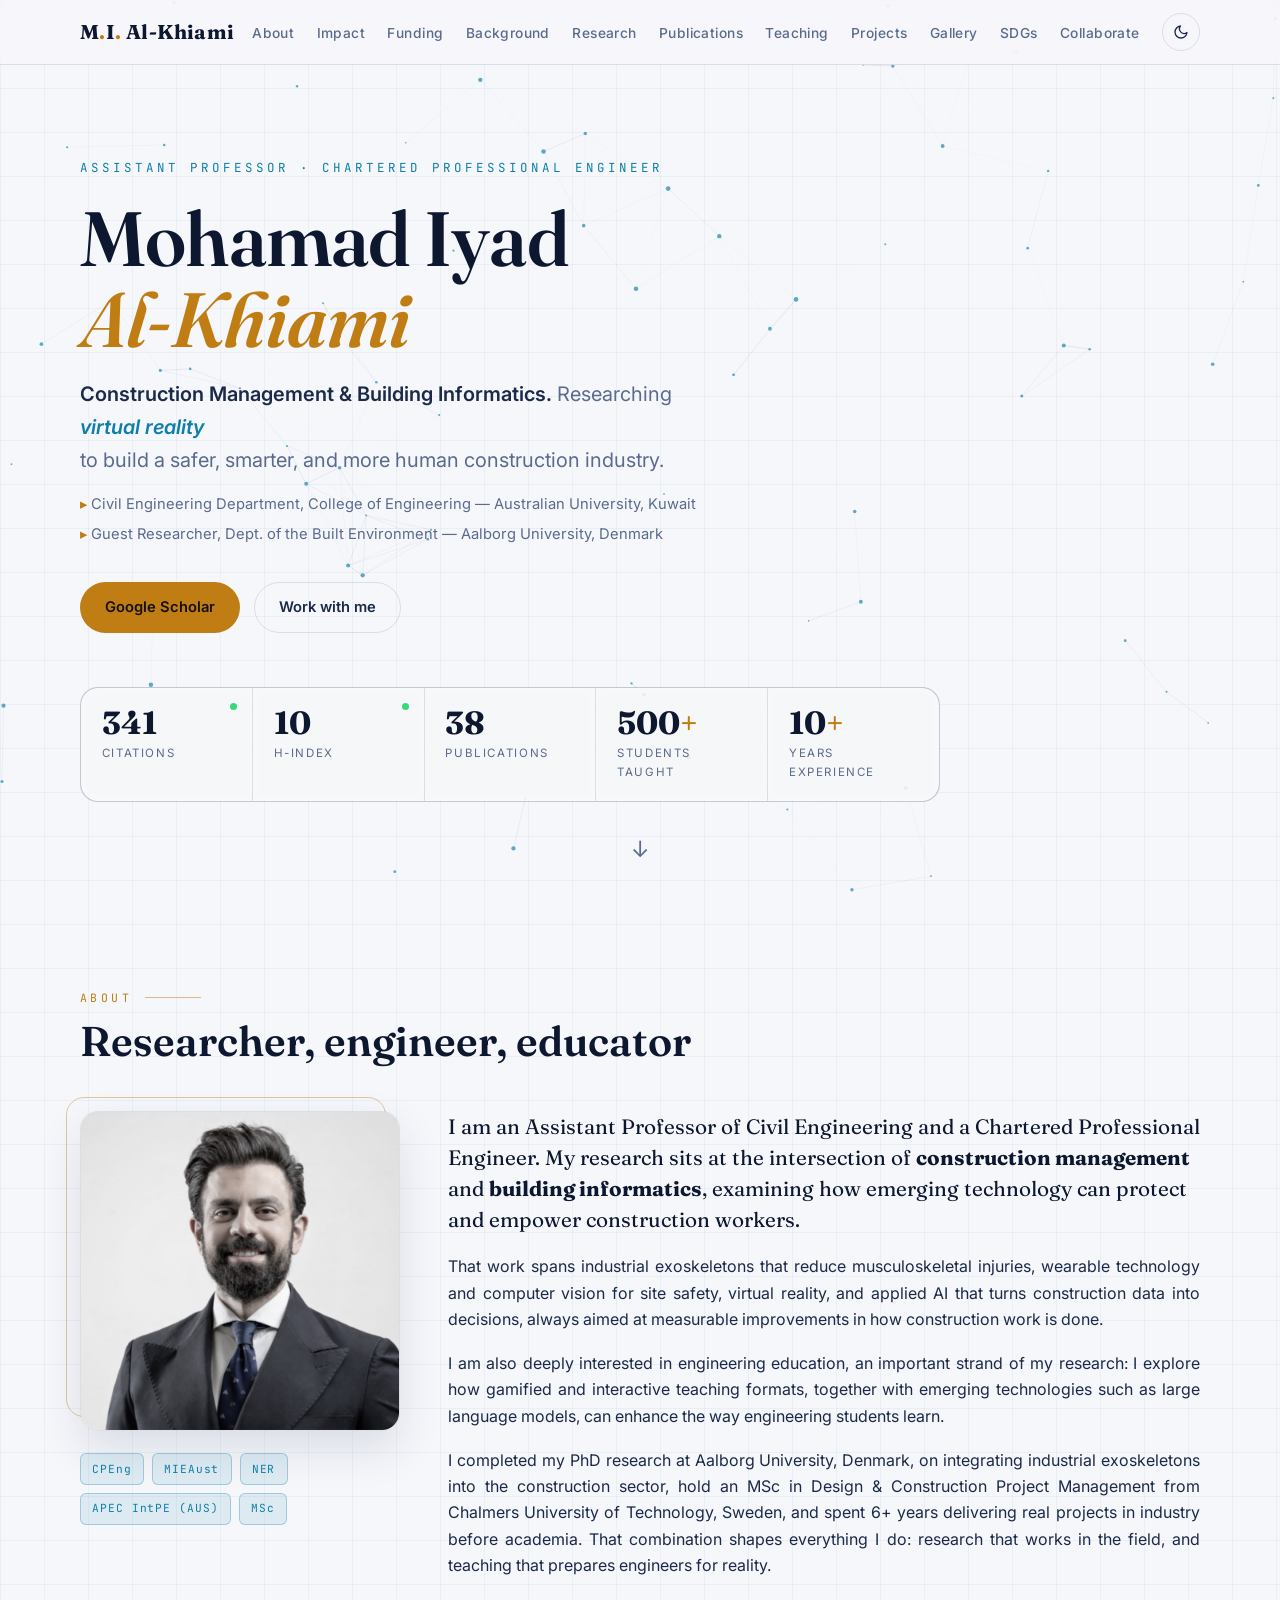
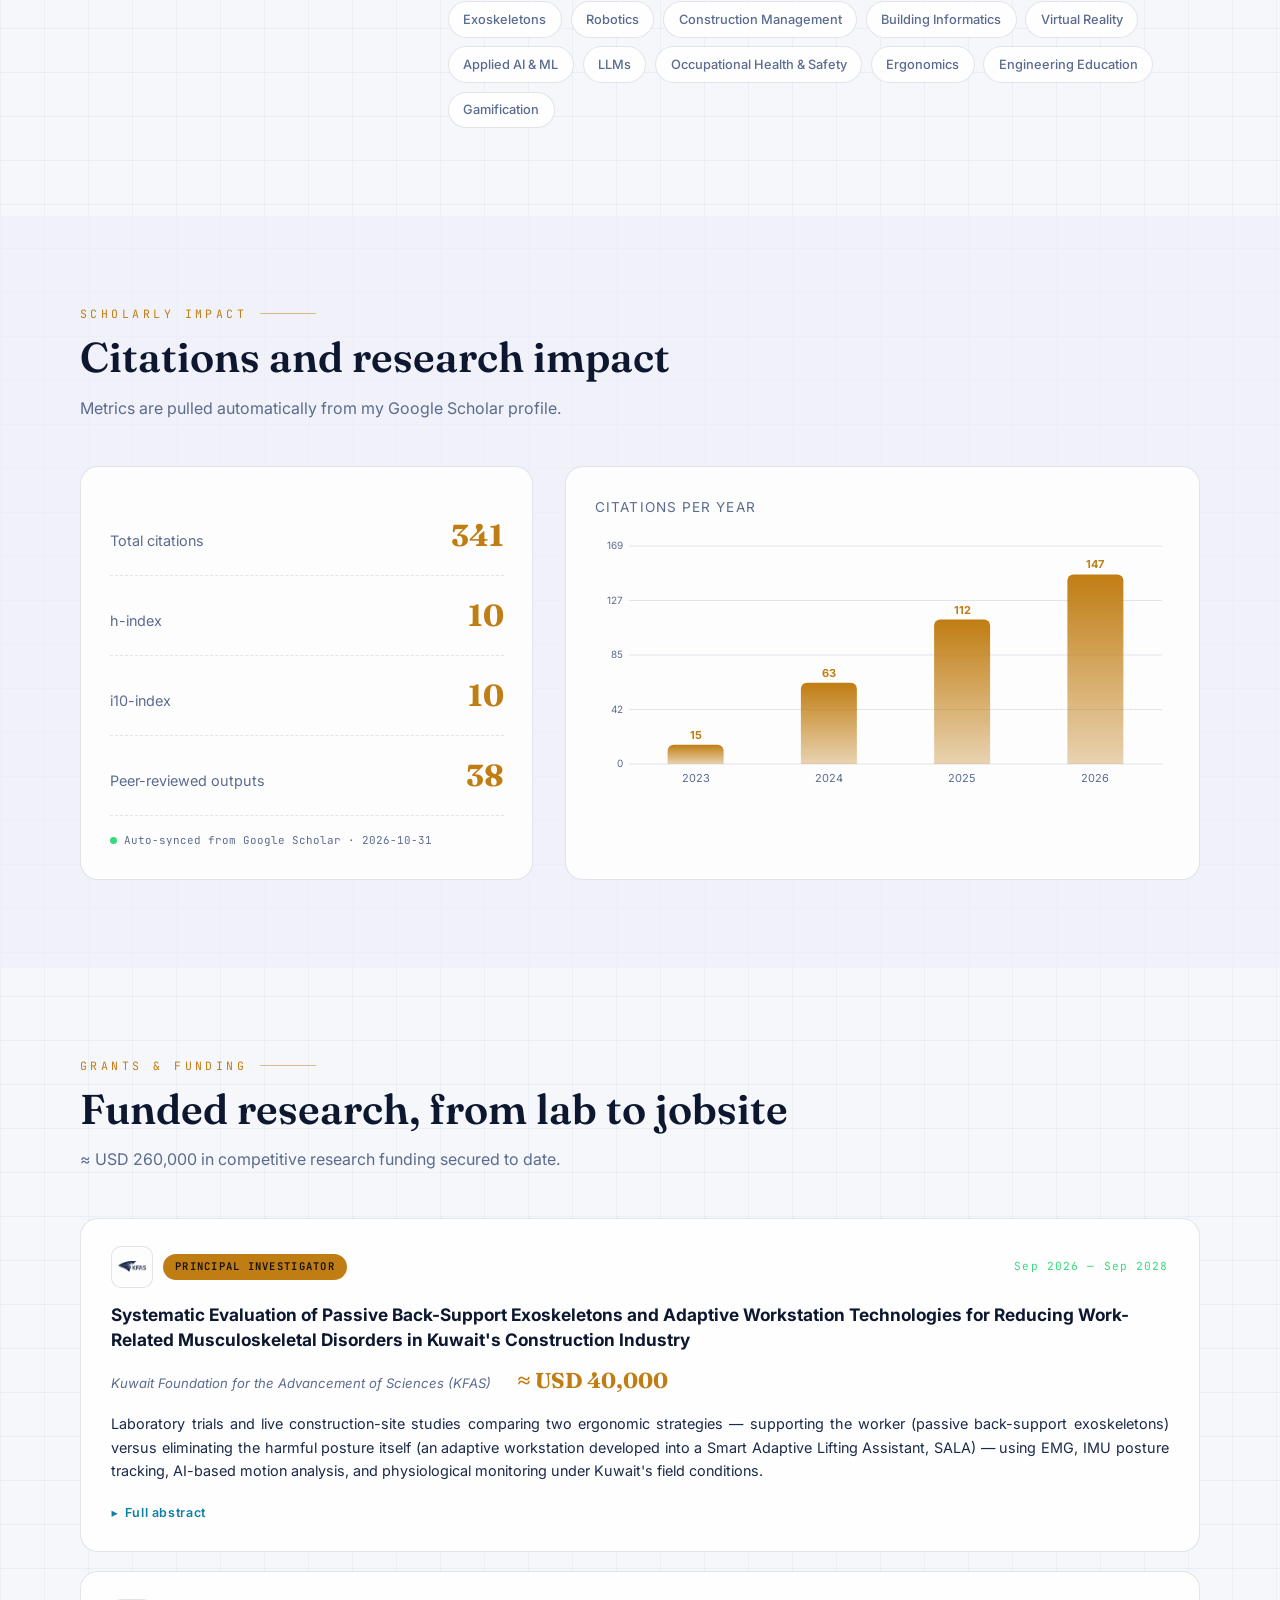
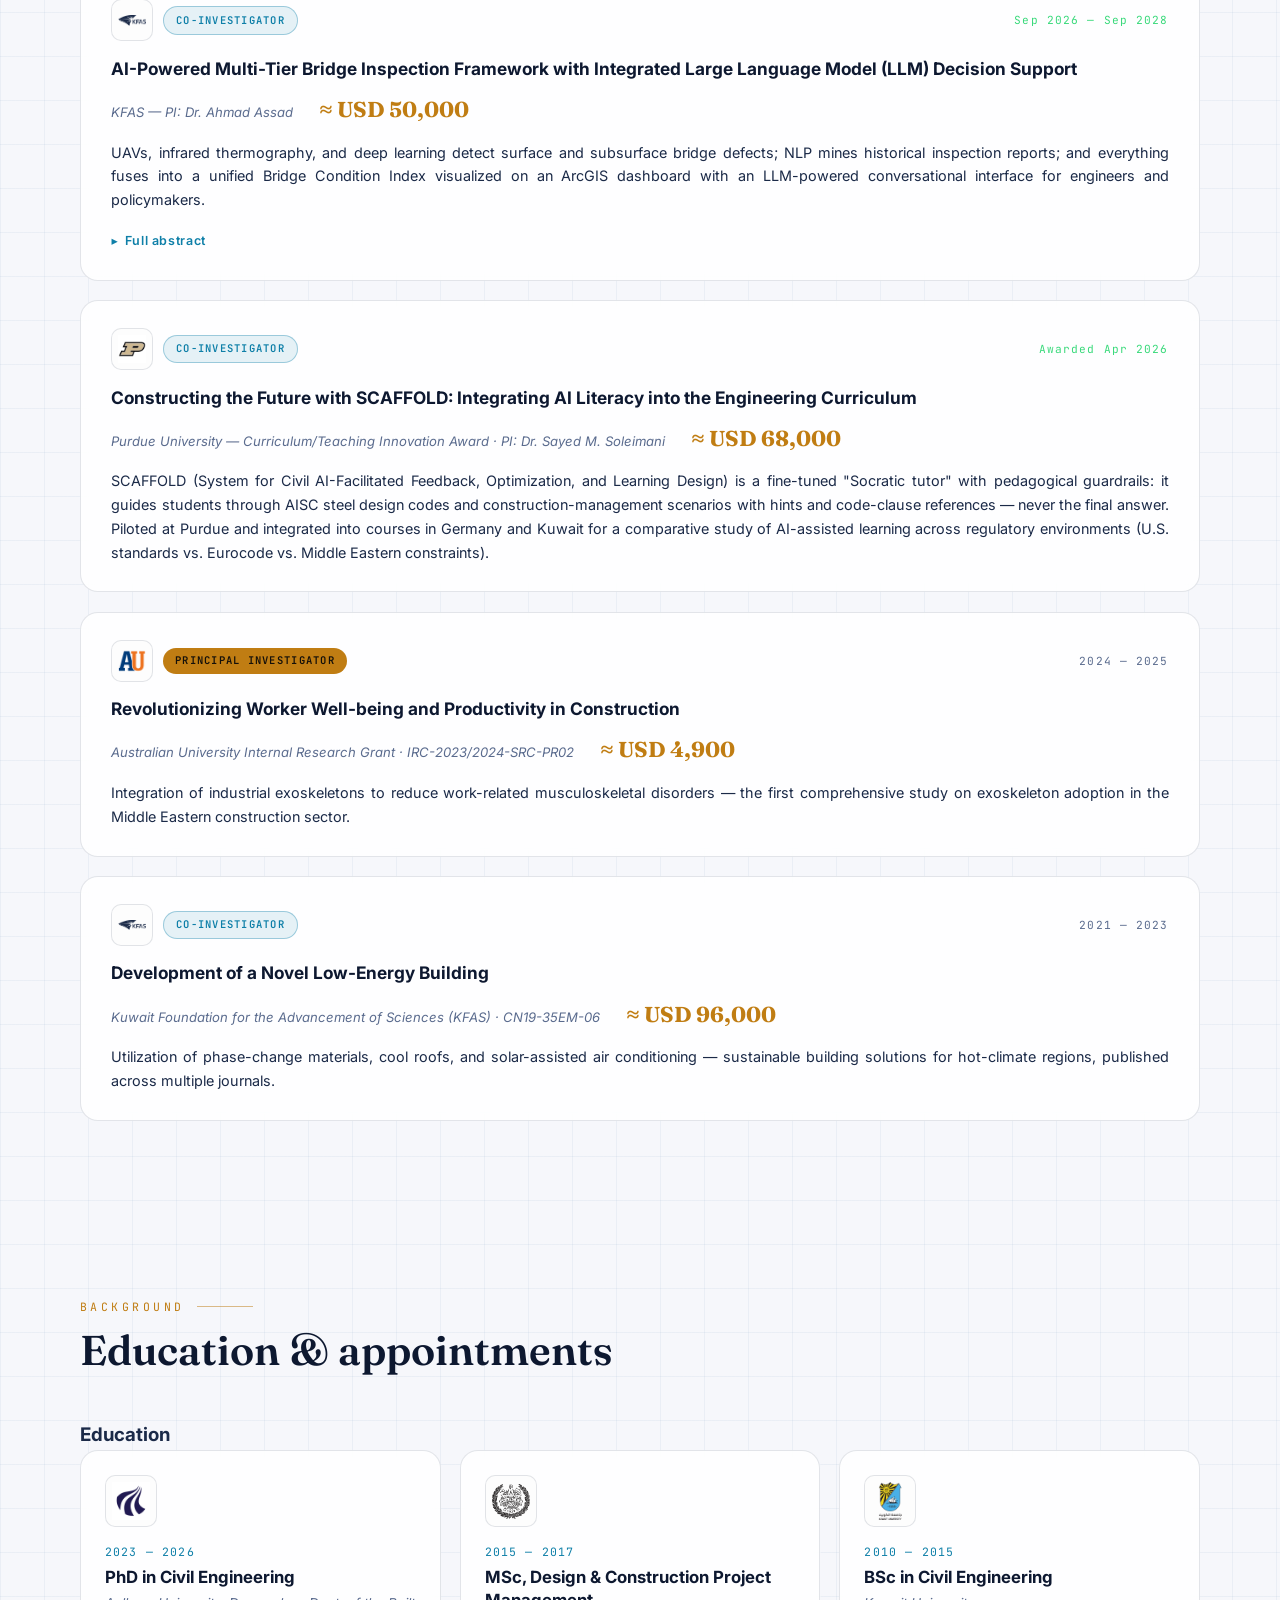
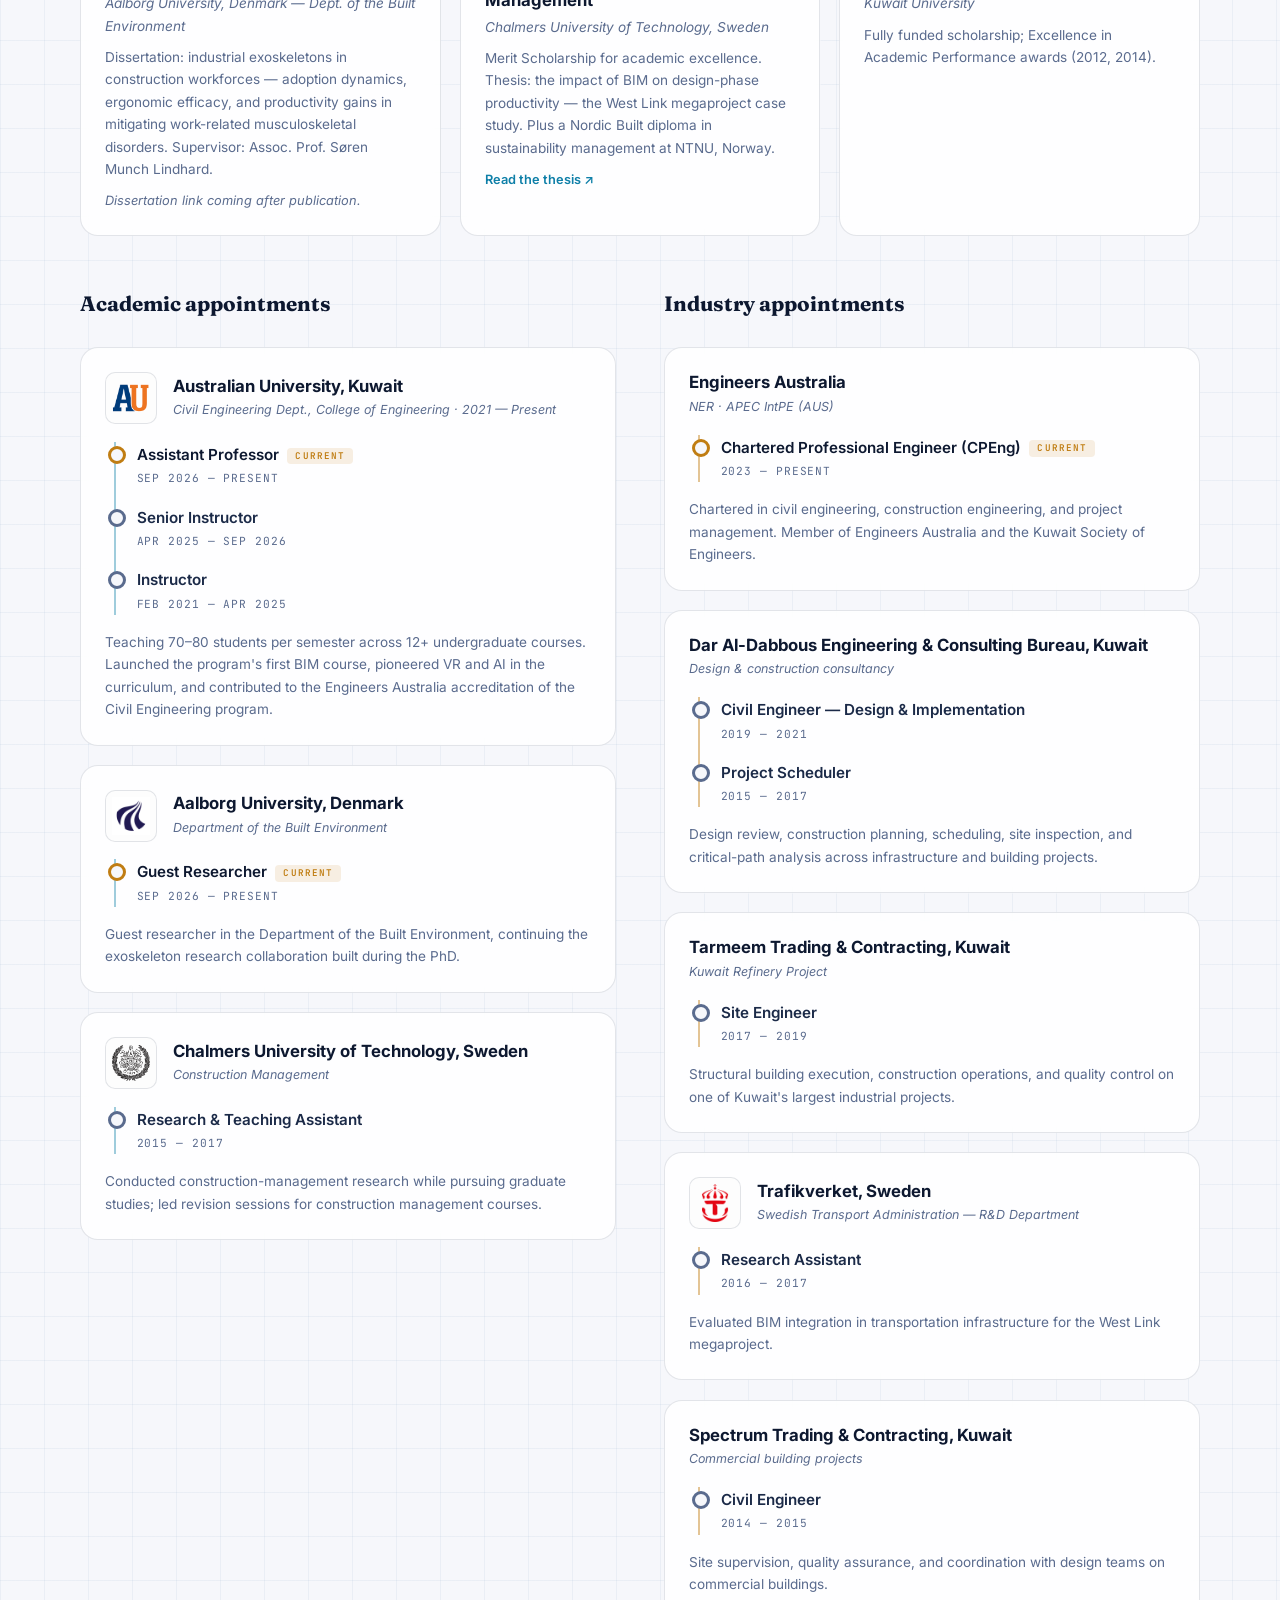
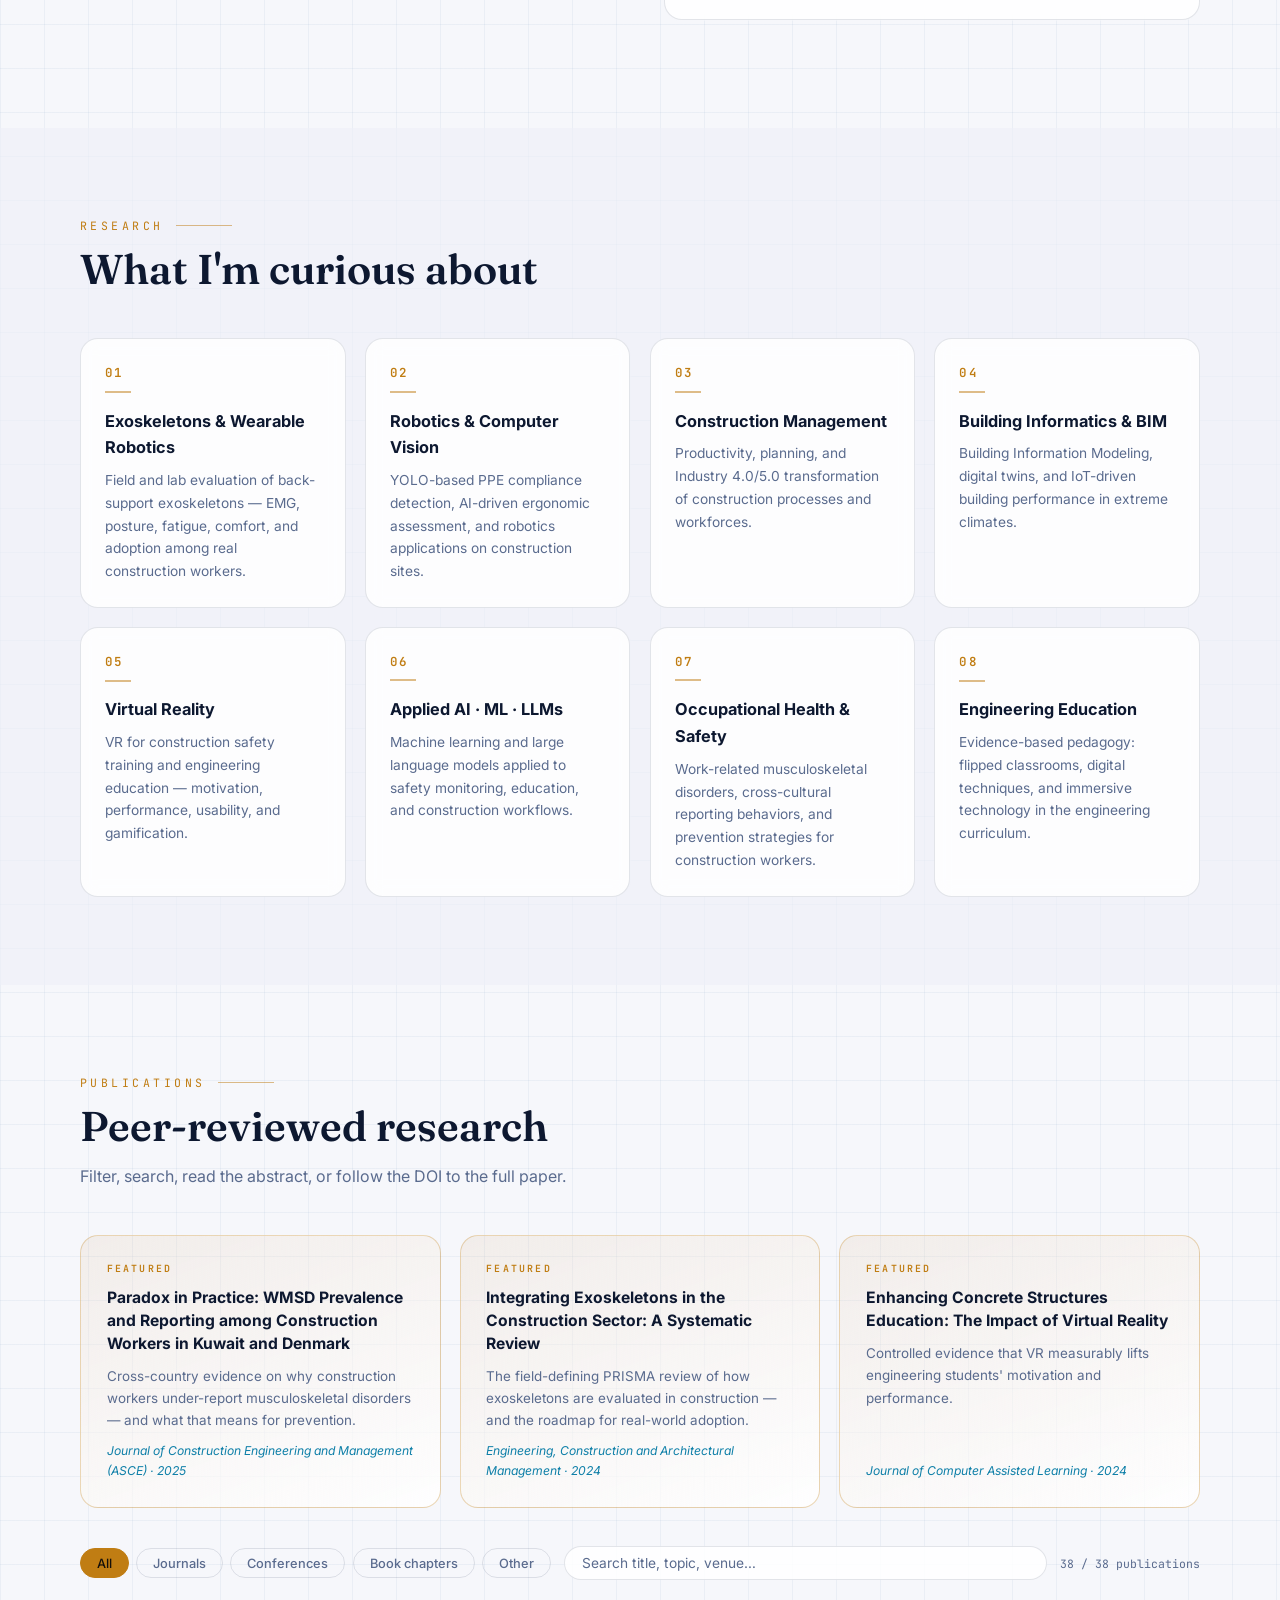
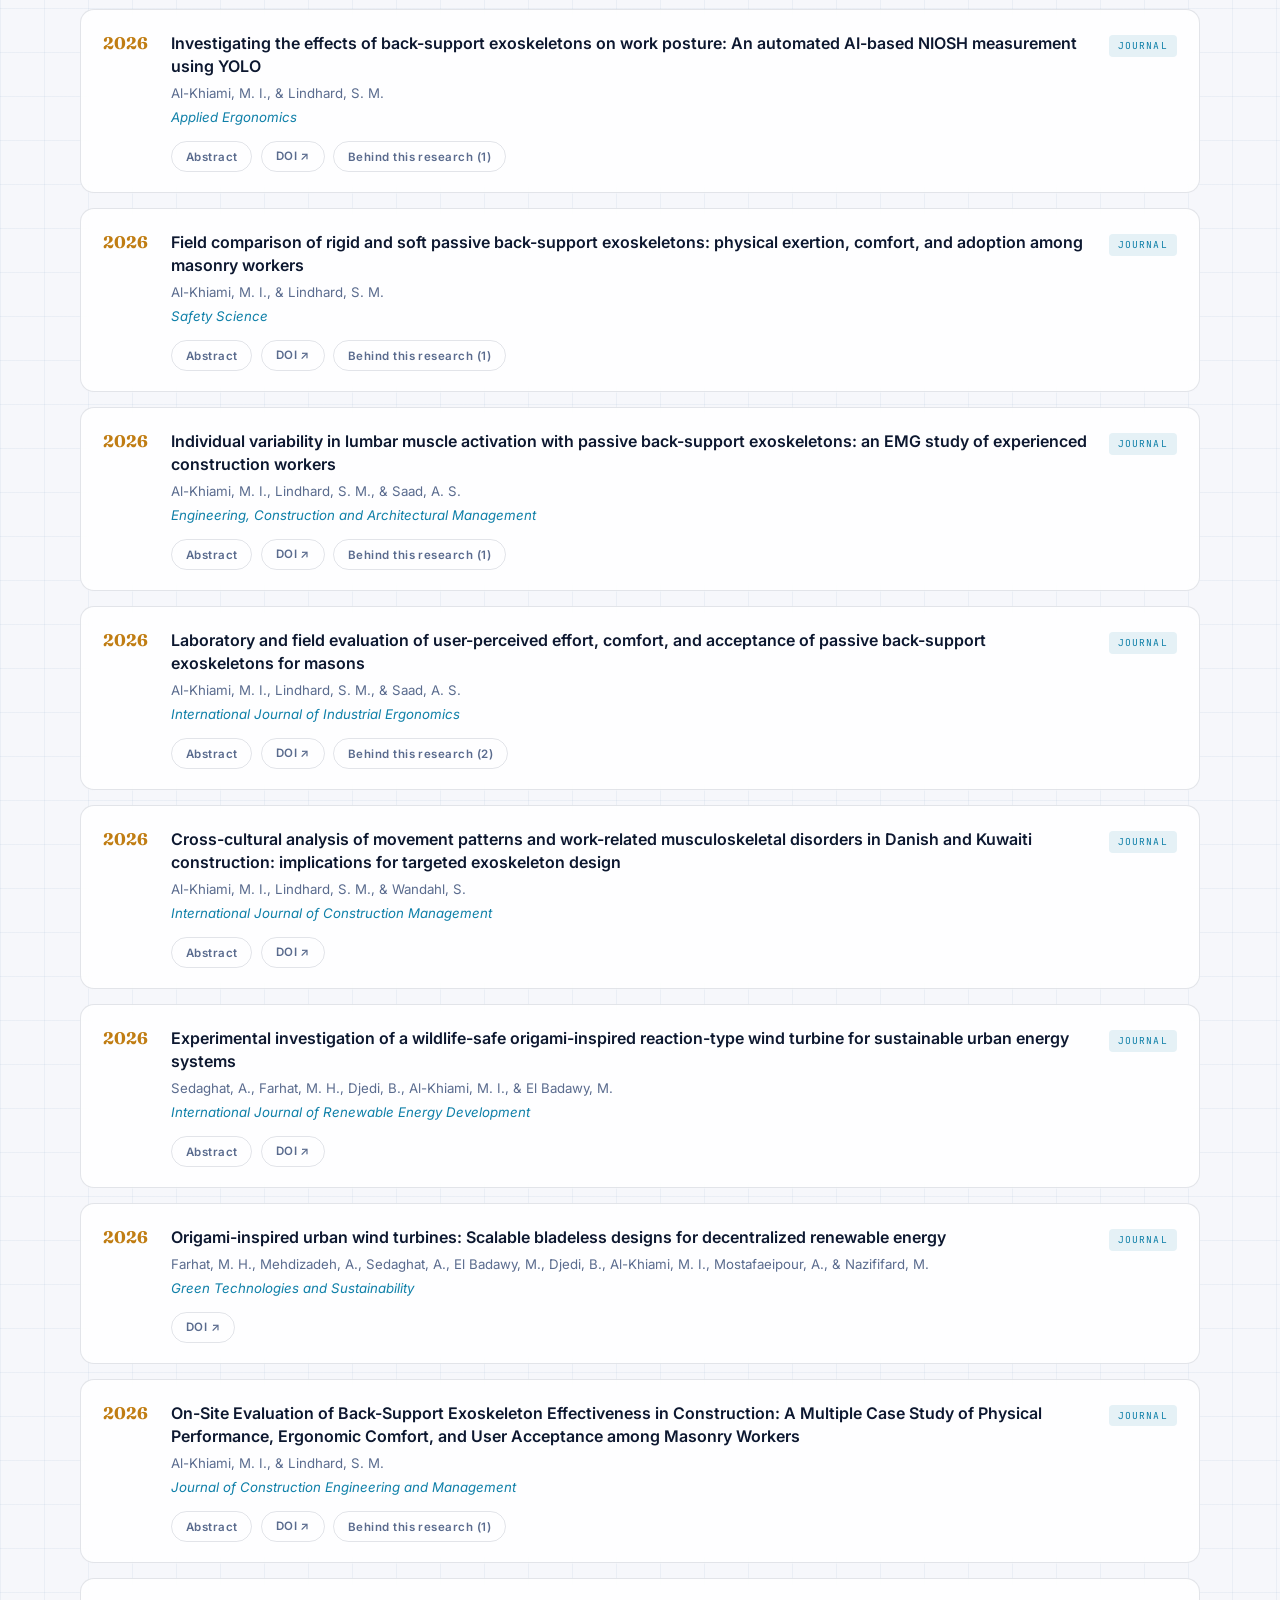
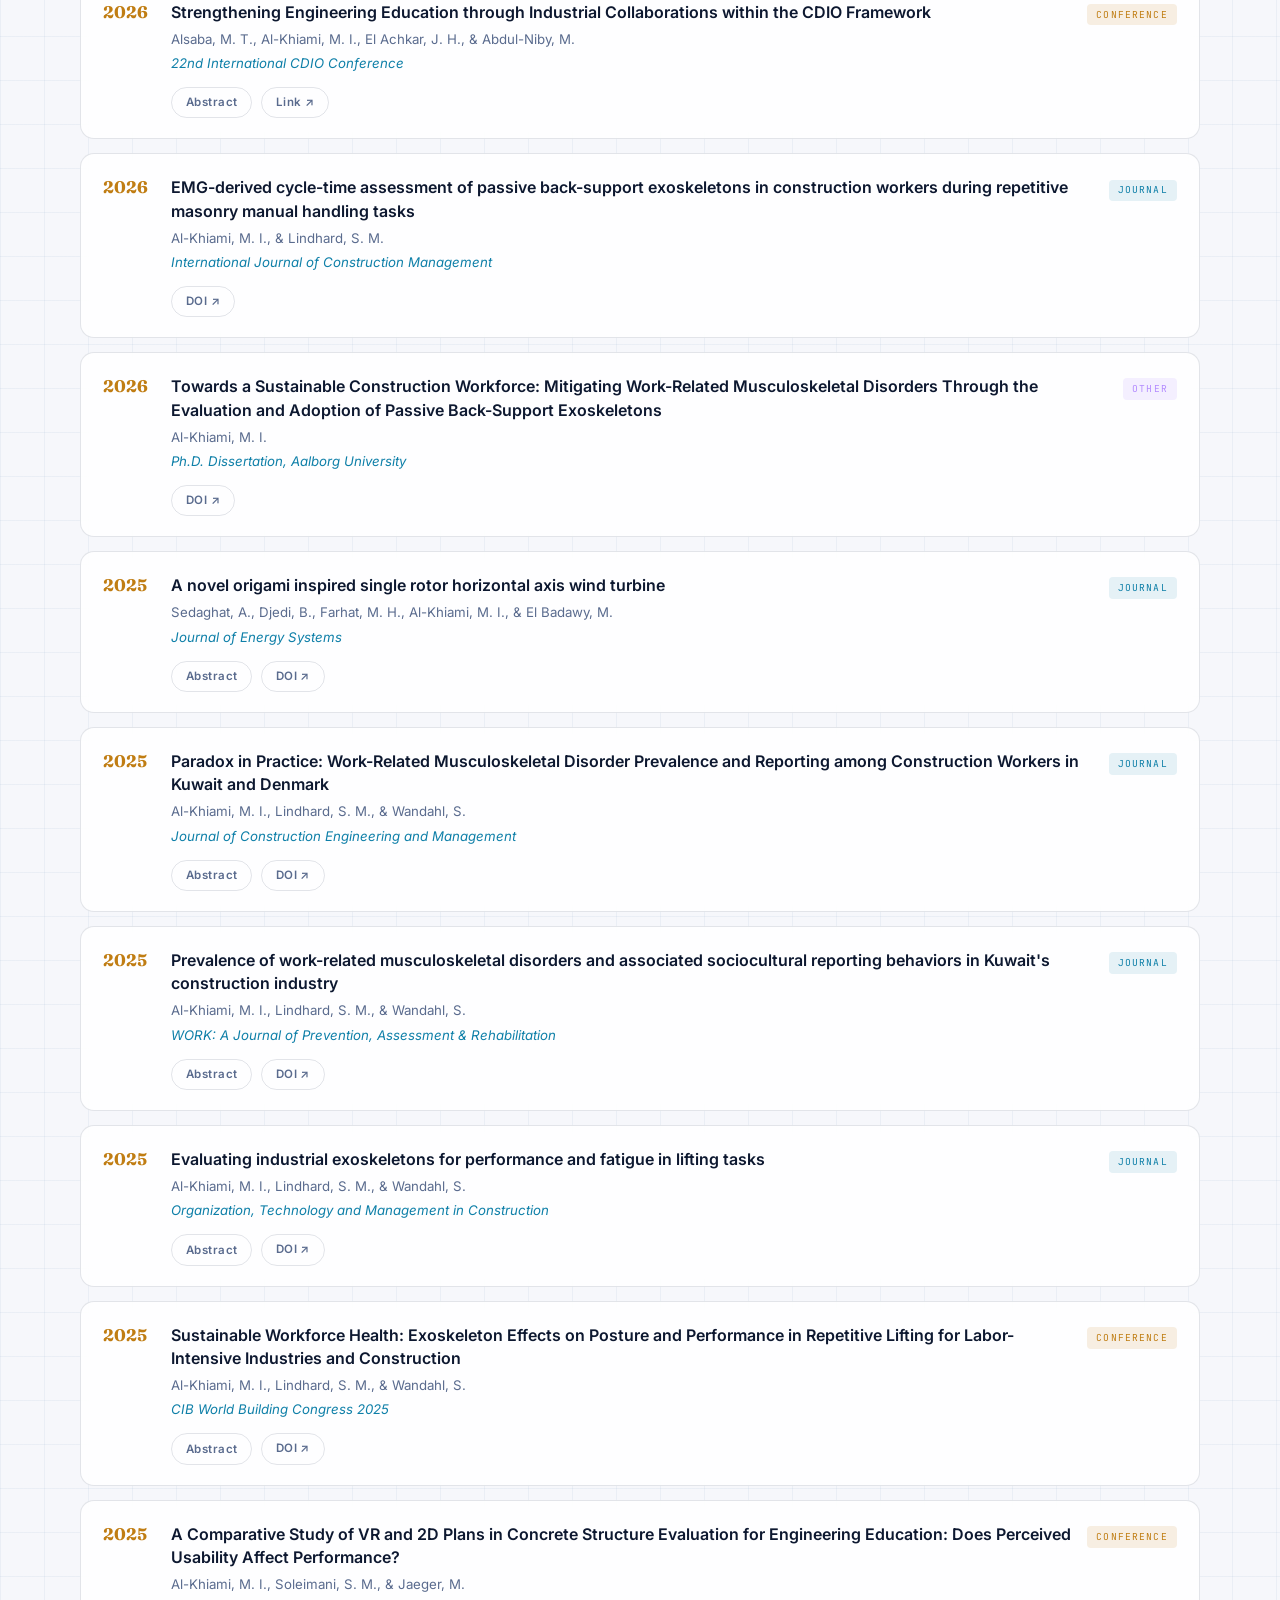
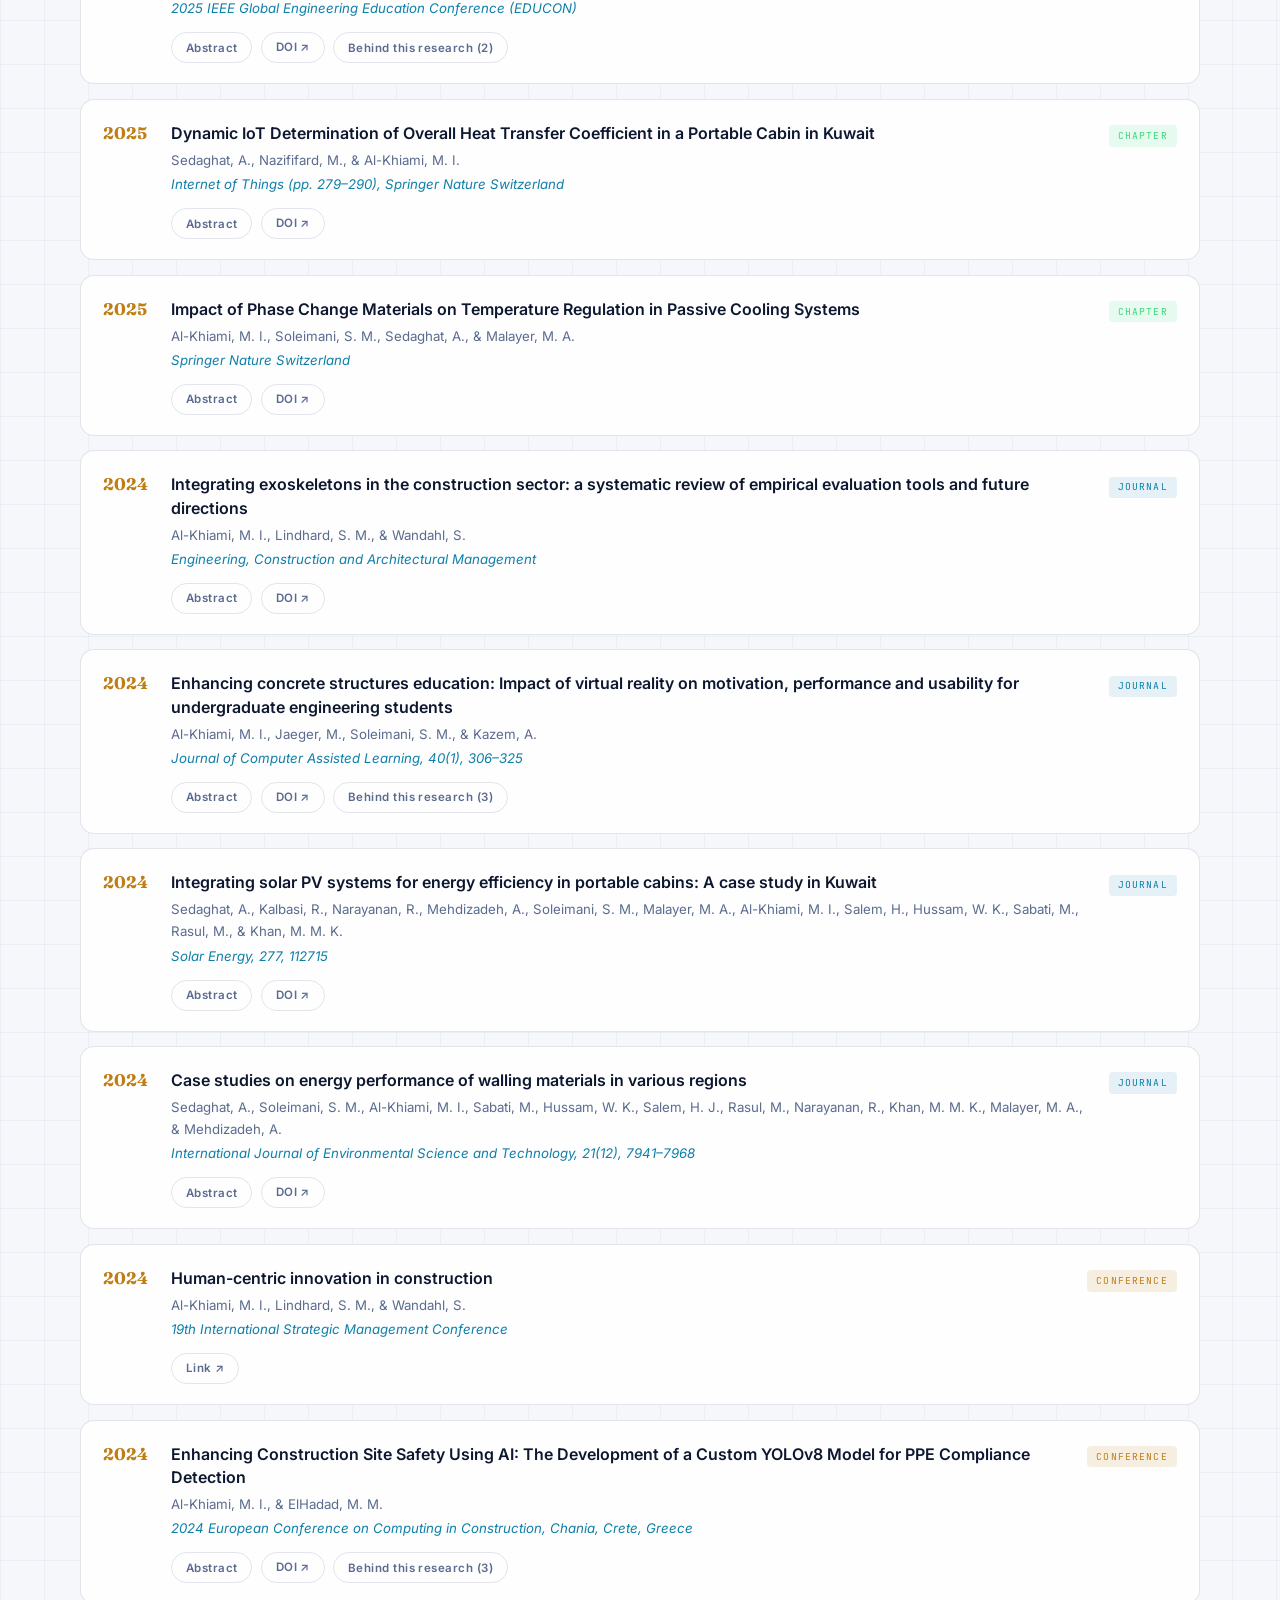
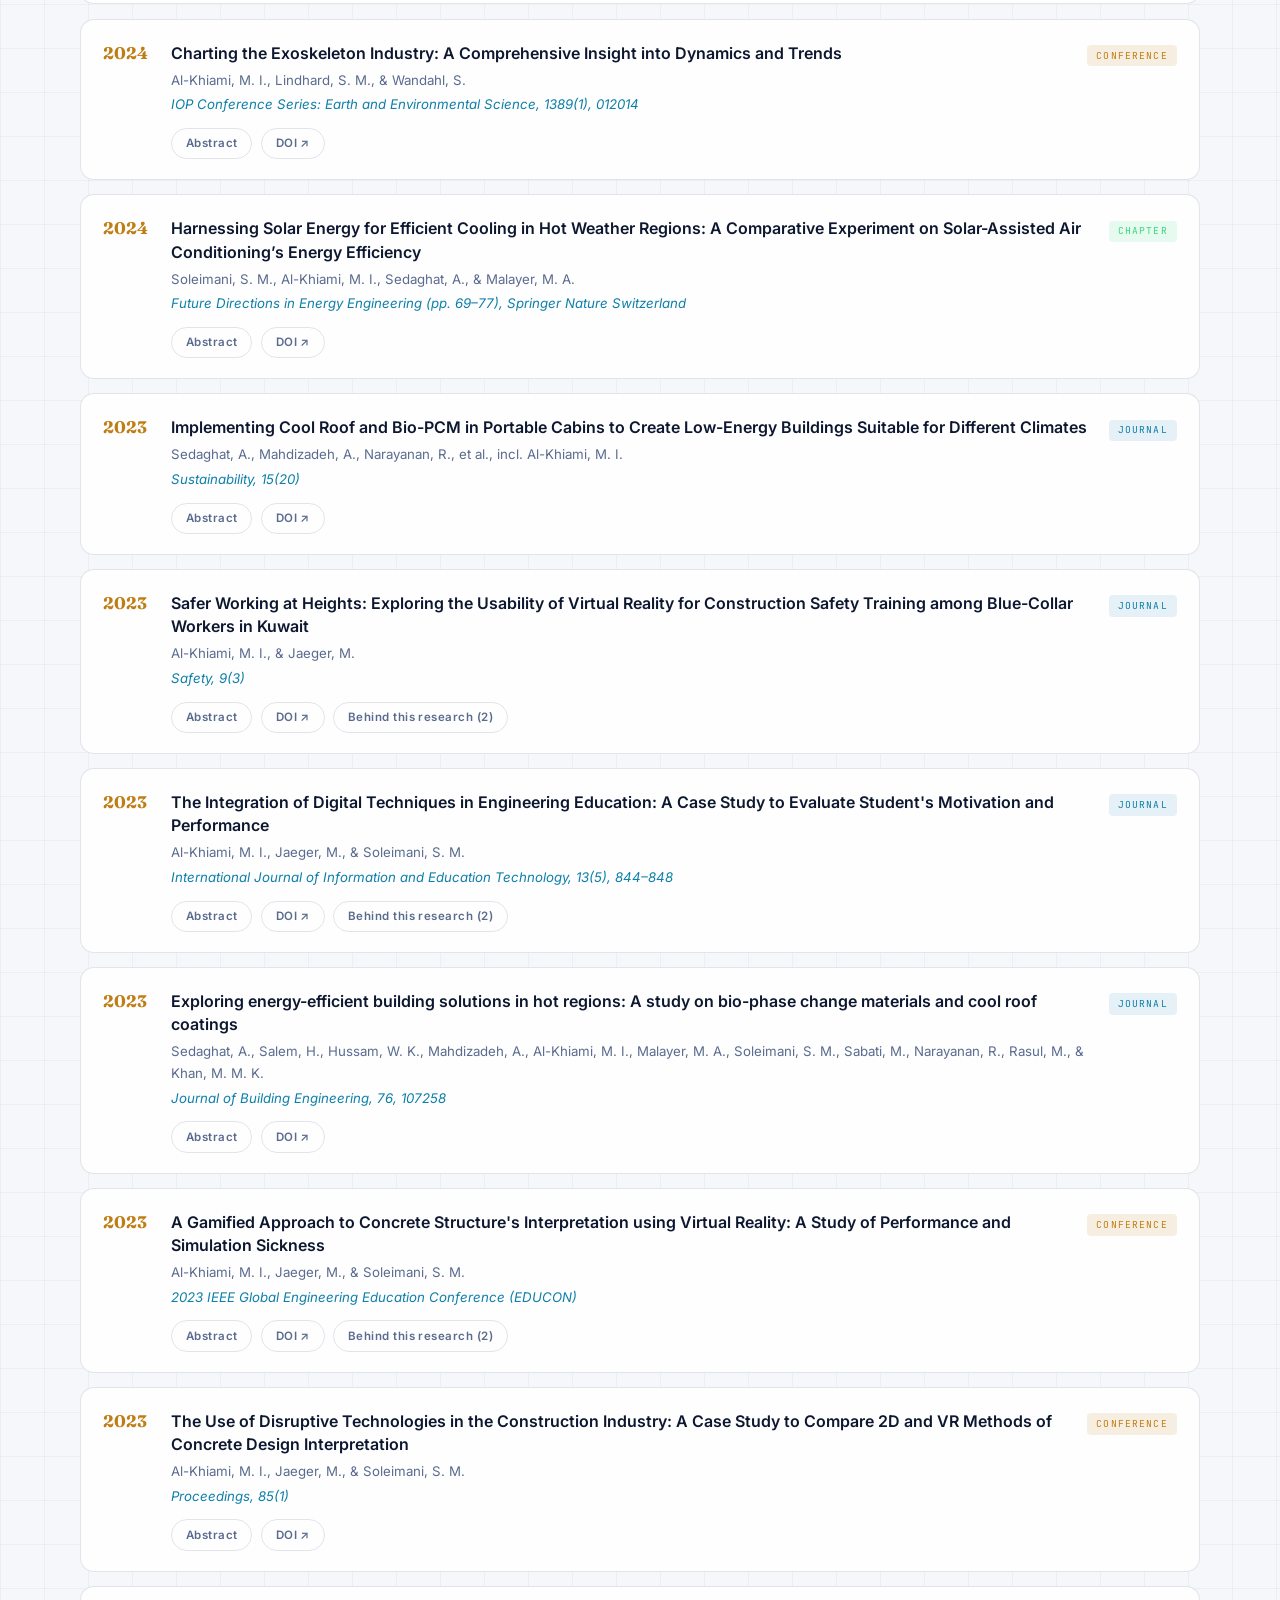
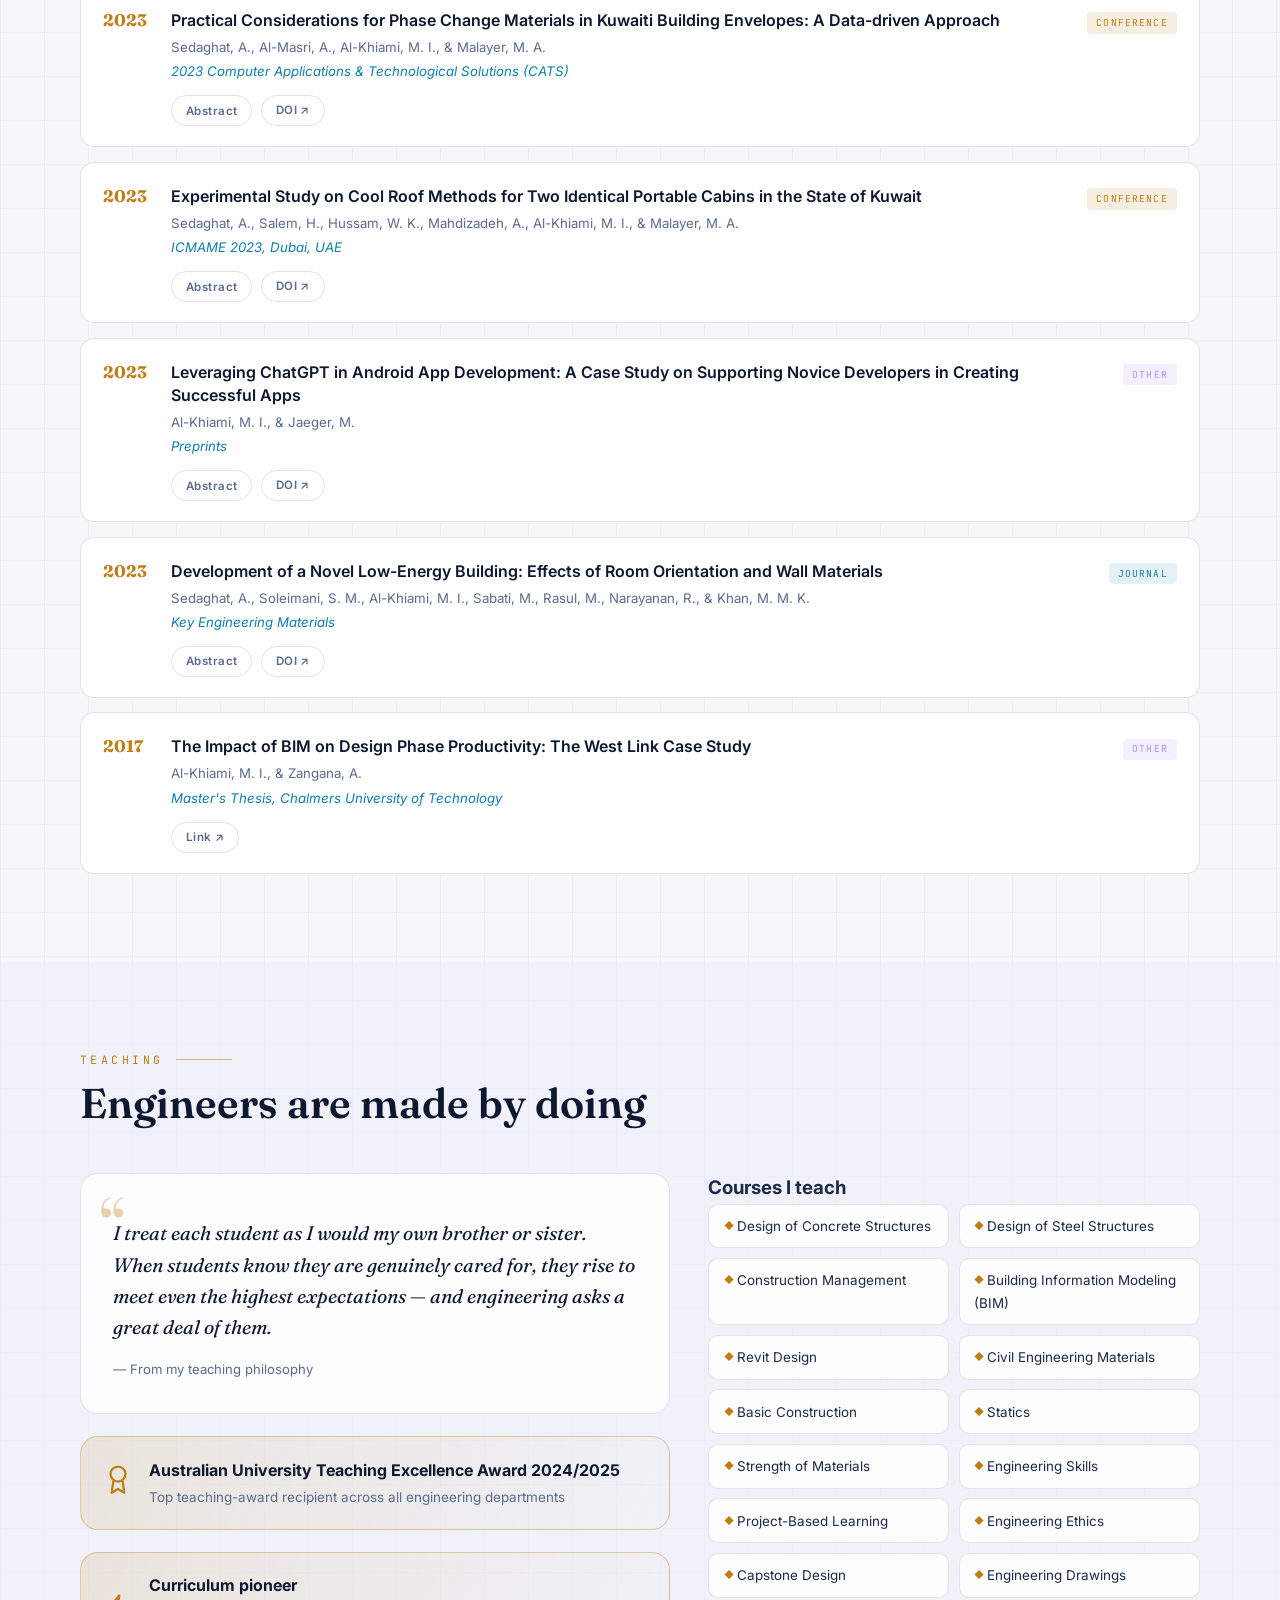
==== commit 9467ca26: "Unbold engineering education in About Co-Authored-By: Claude Fable 5 <noreply@anthropic.com>" ====
--- a/index.html
+++ b/index.html
@@ -164,7 +164,7 @@
             measurable improvements in how construction work is done.
           </p>
           <p>
-            I am also deeply interested in <strong>engineering education</strong>, an important
+            I am also deeply interested in engineering education, an important
             strand of my research: I explore how gamified and interactive teaching formats,
             together with emerging technologies such as large language models, can enhance
             the way engineering students learn.
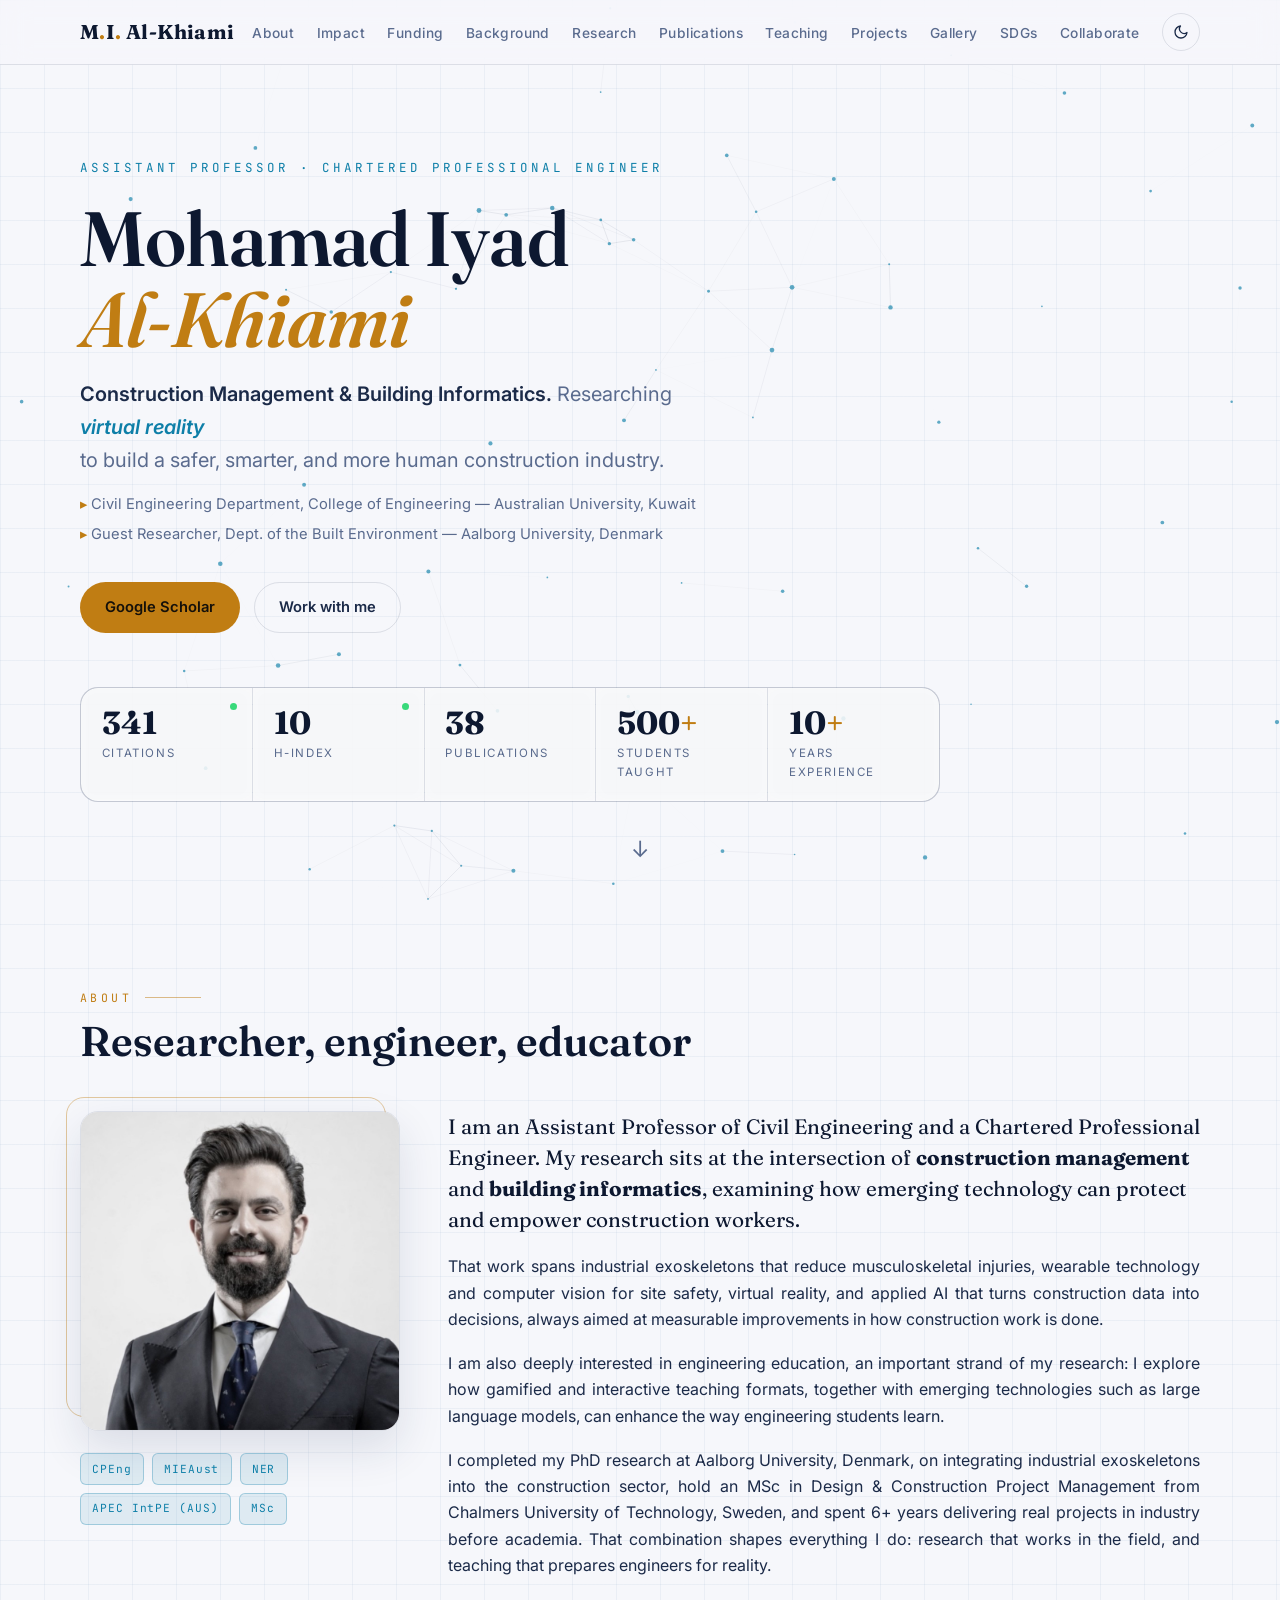
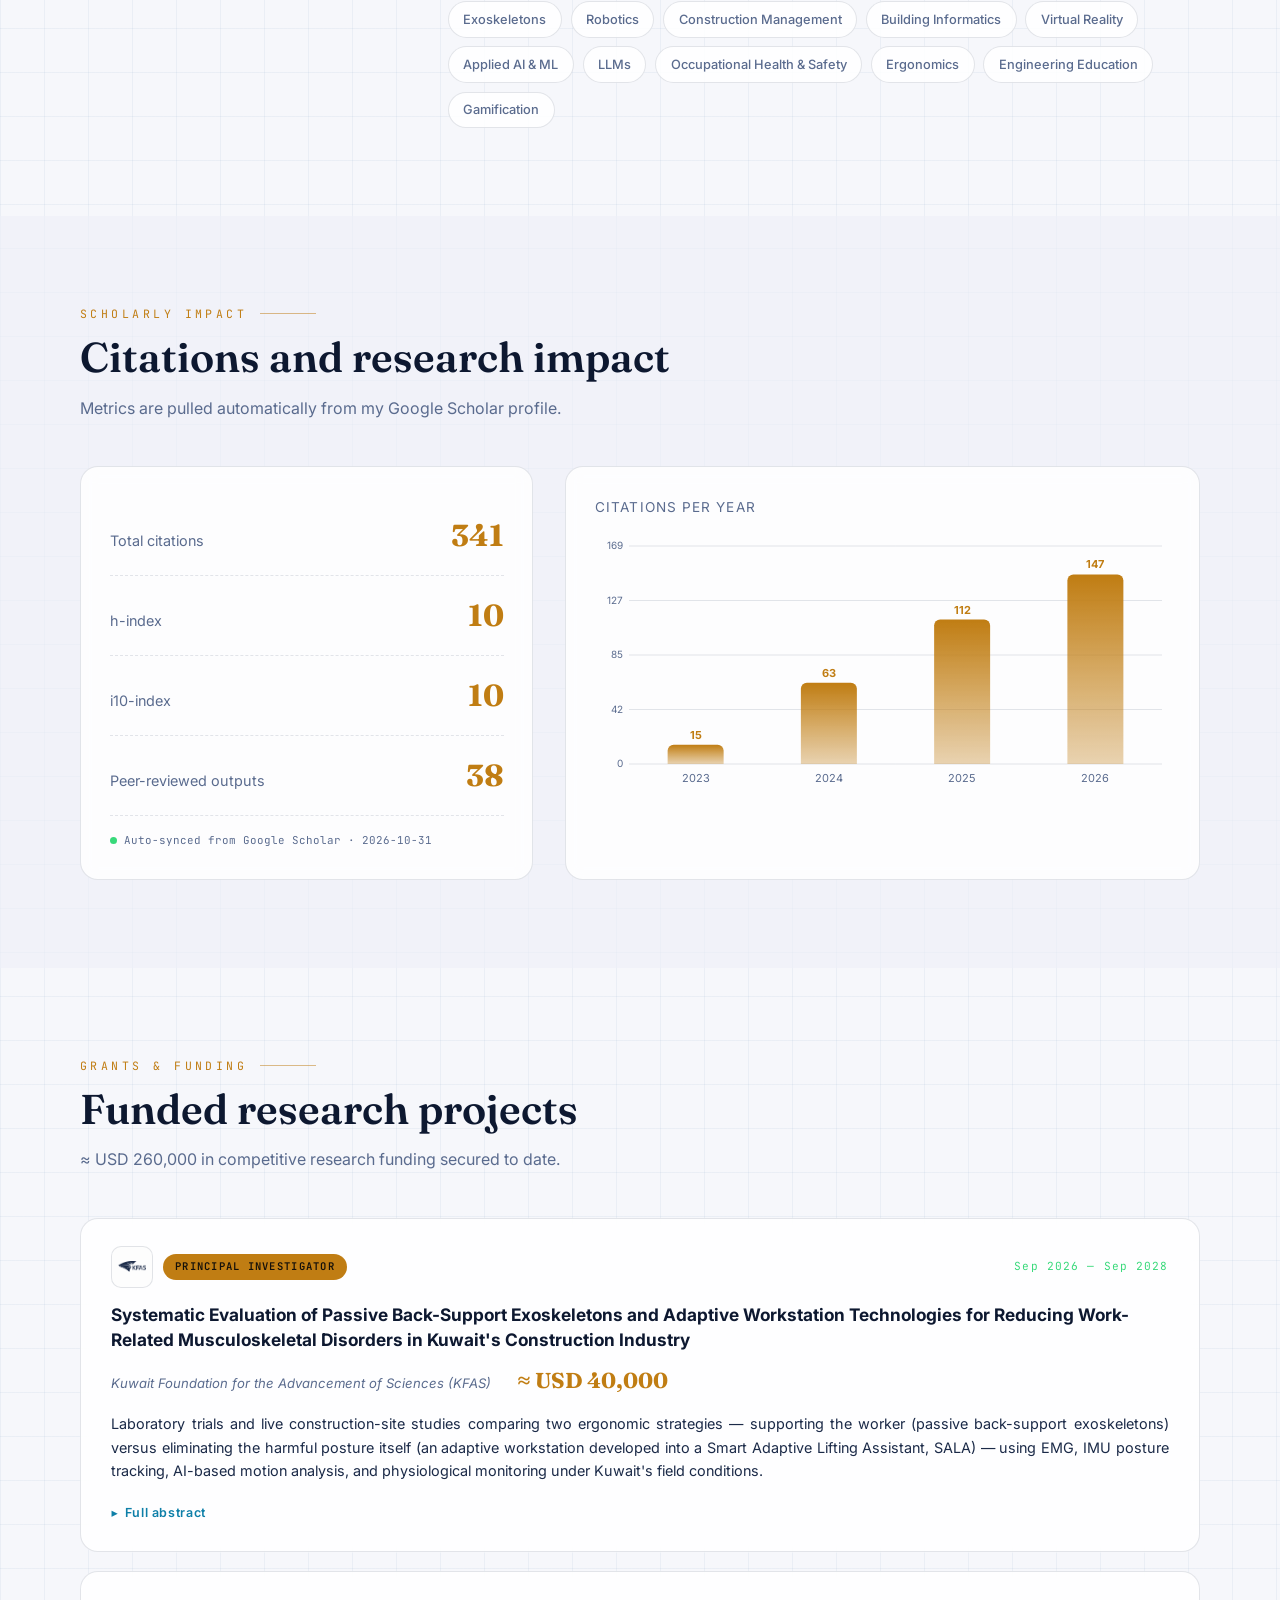
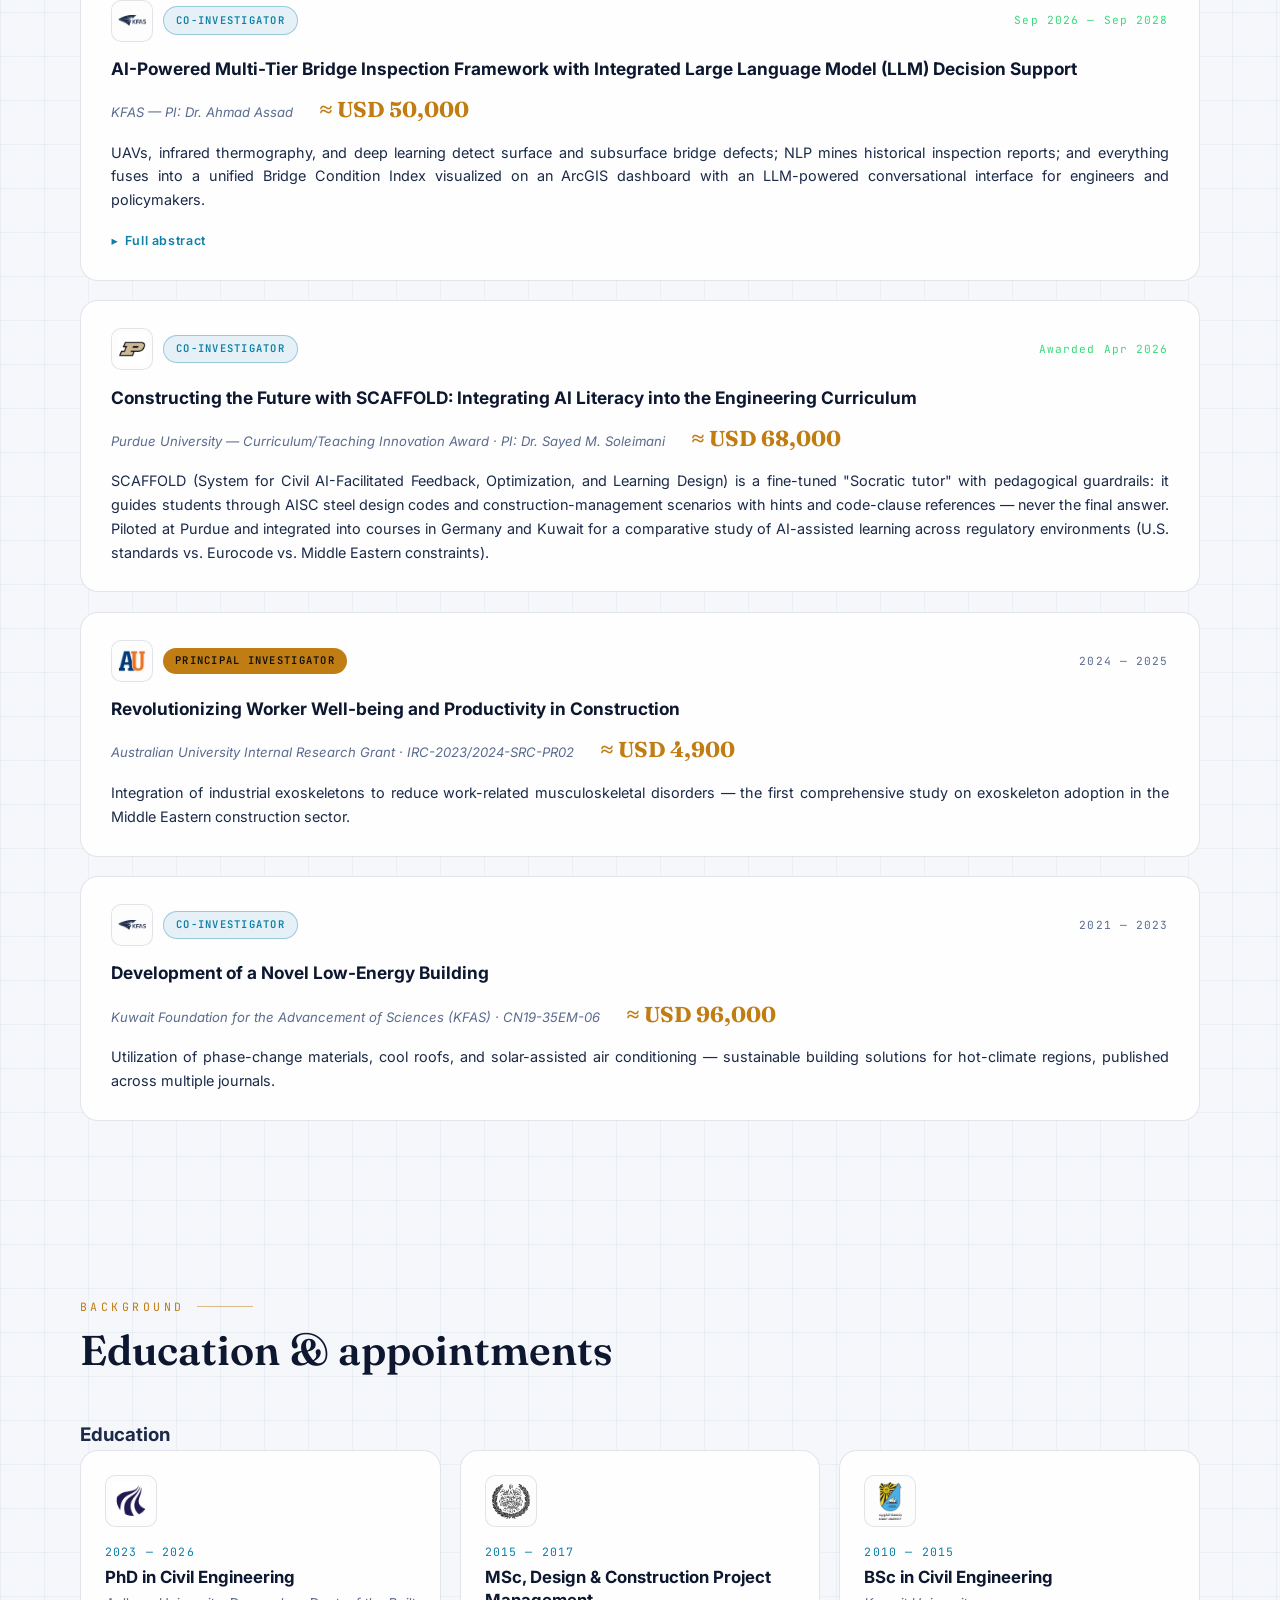
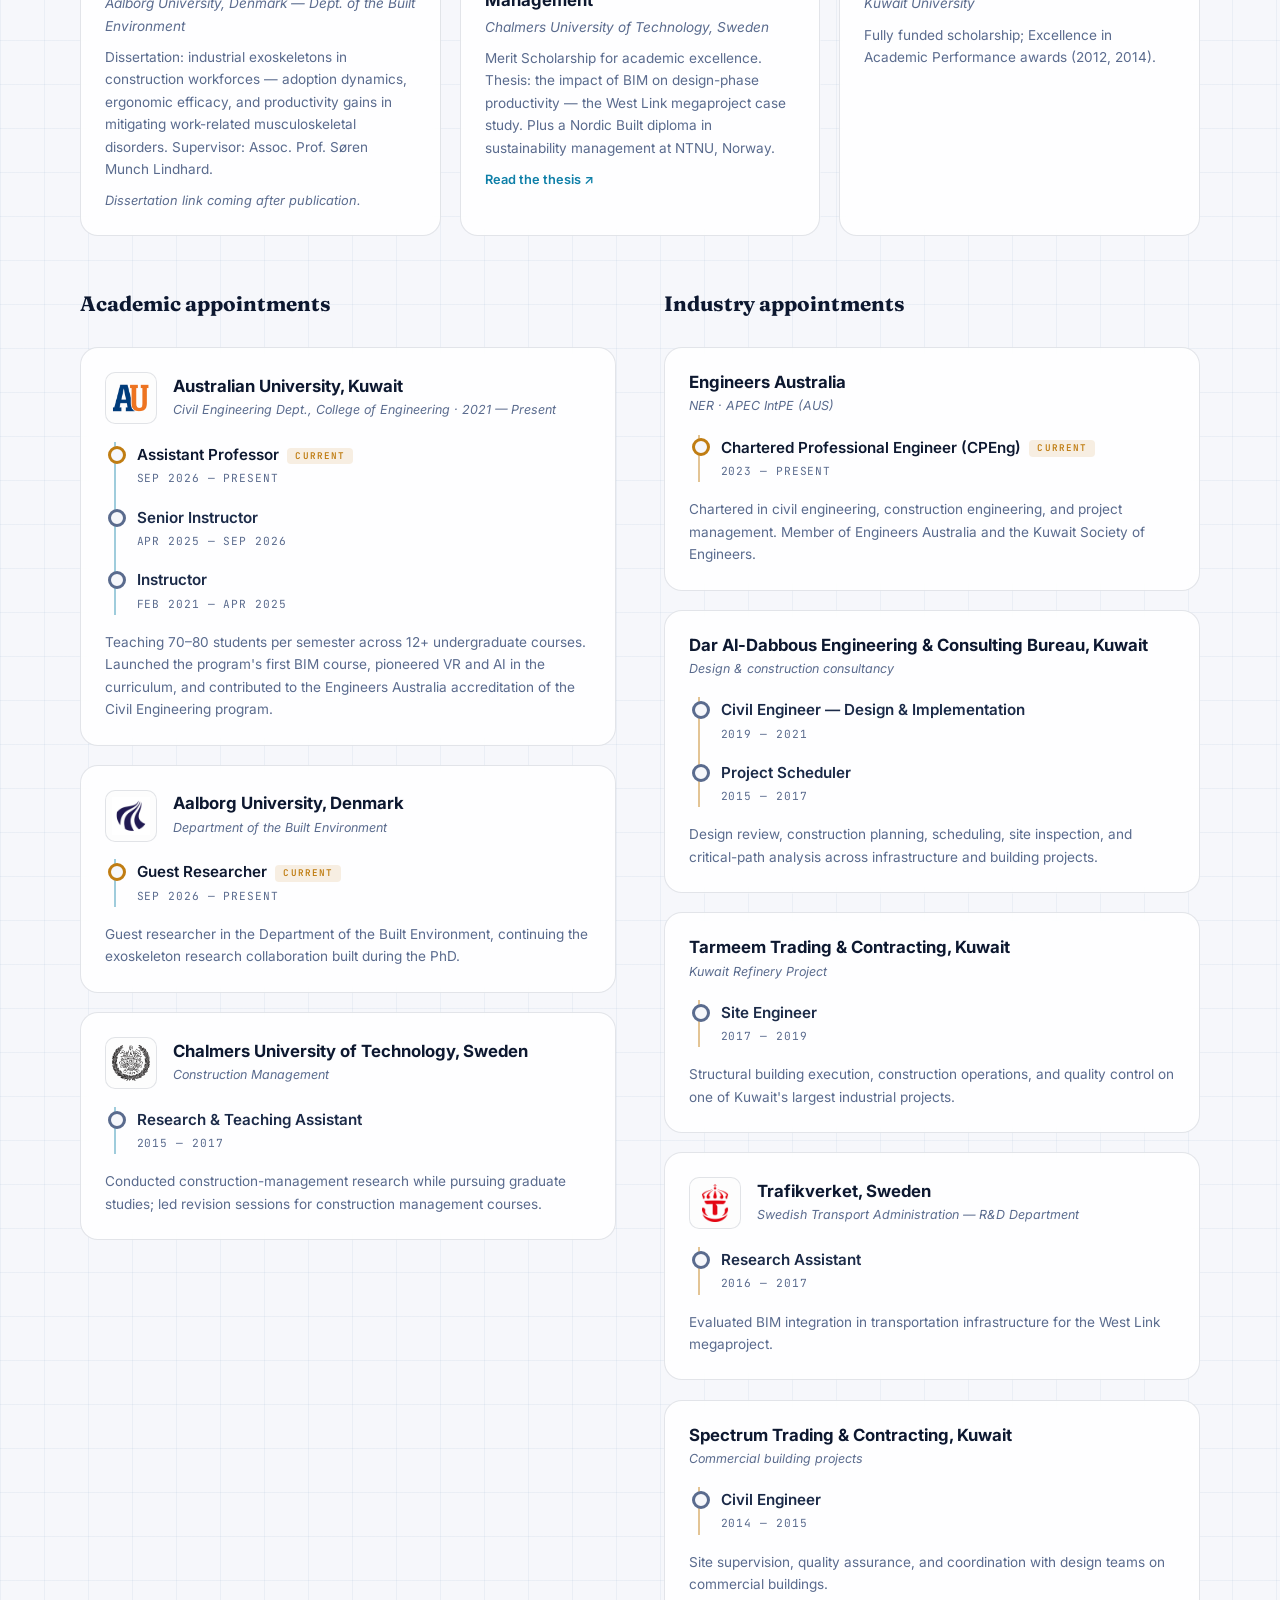
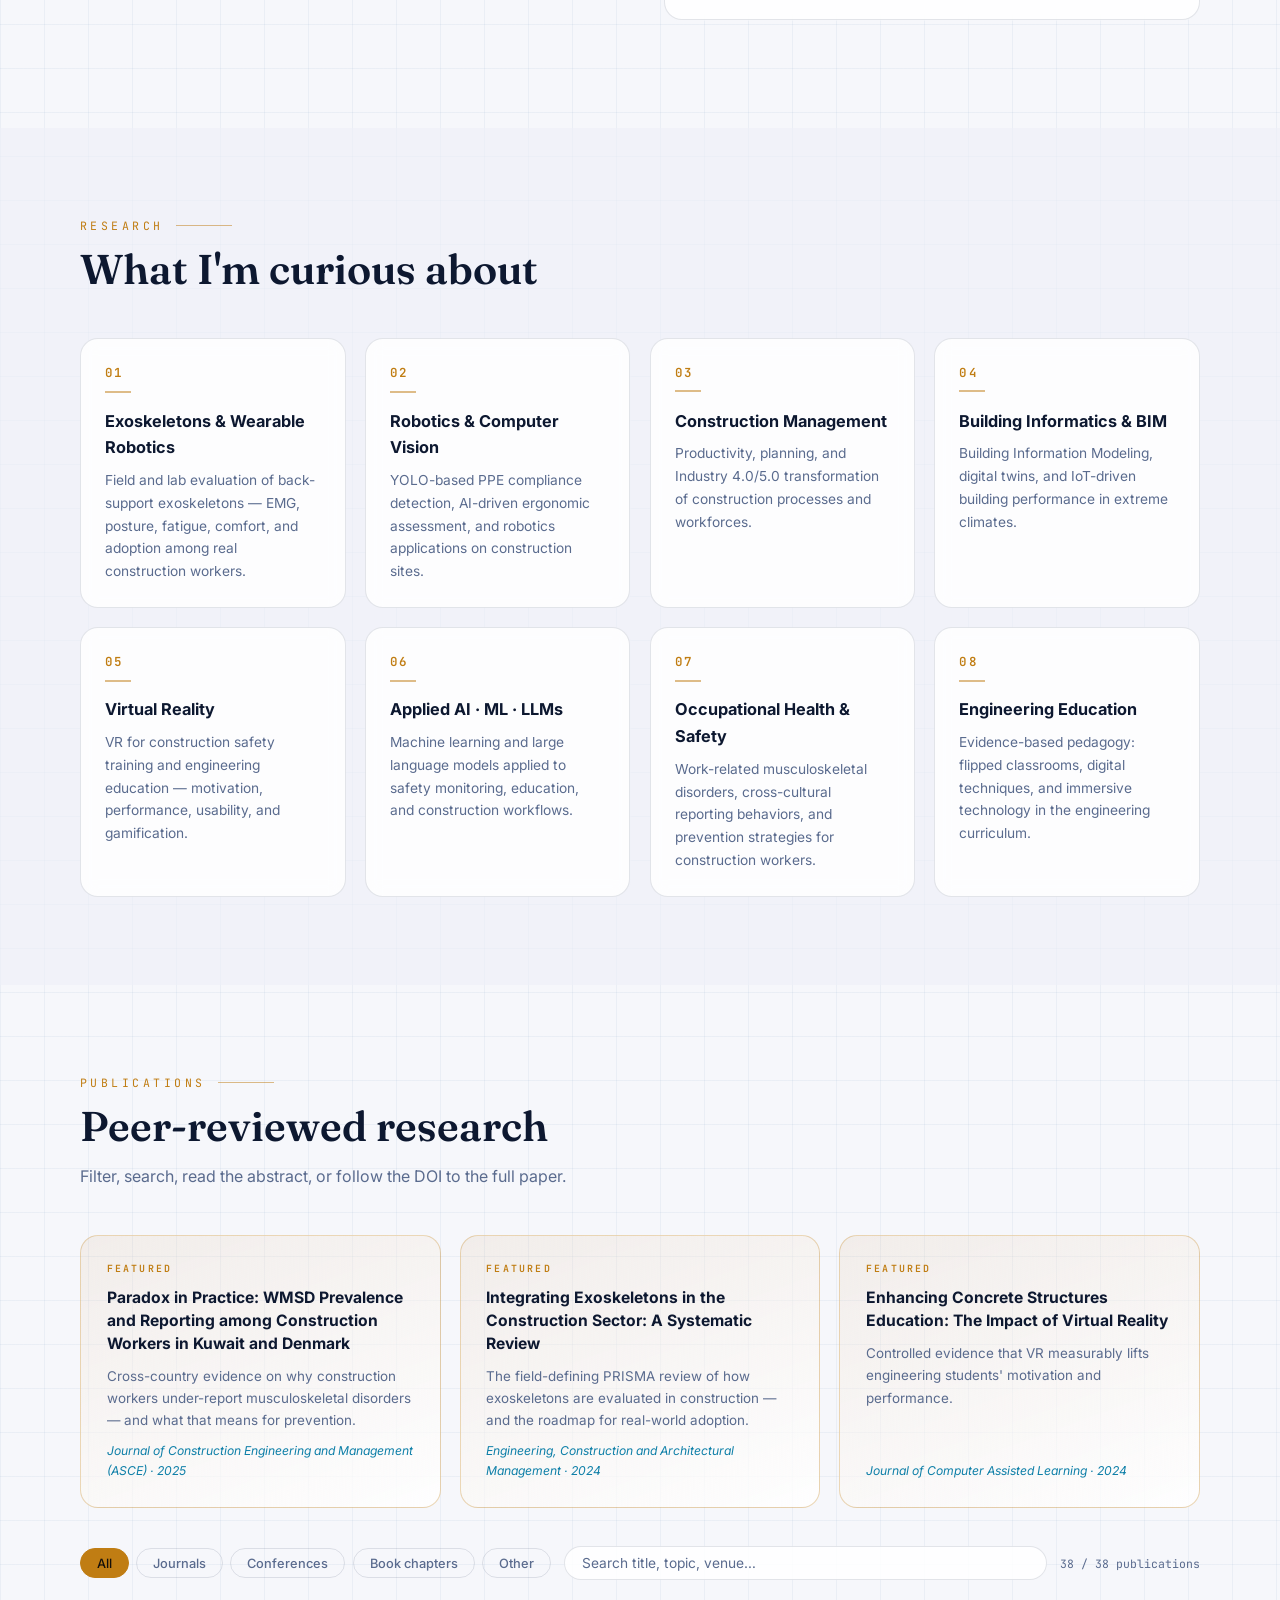
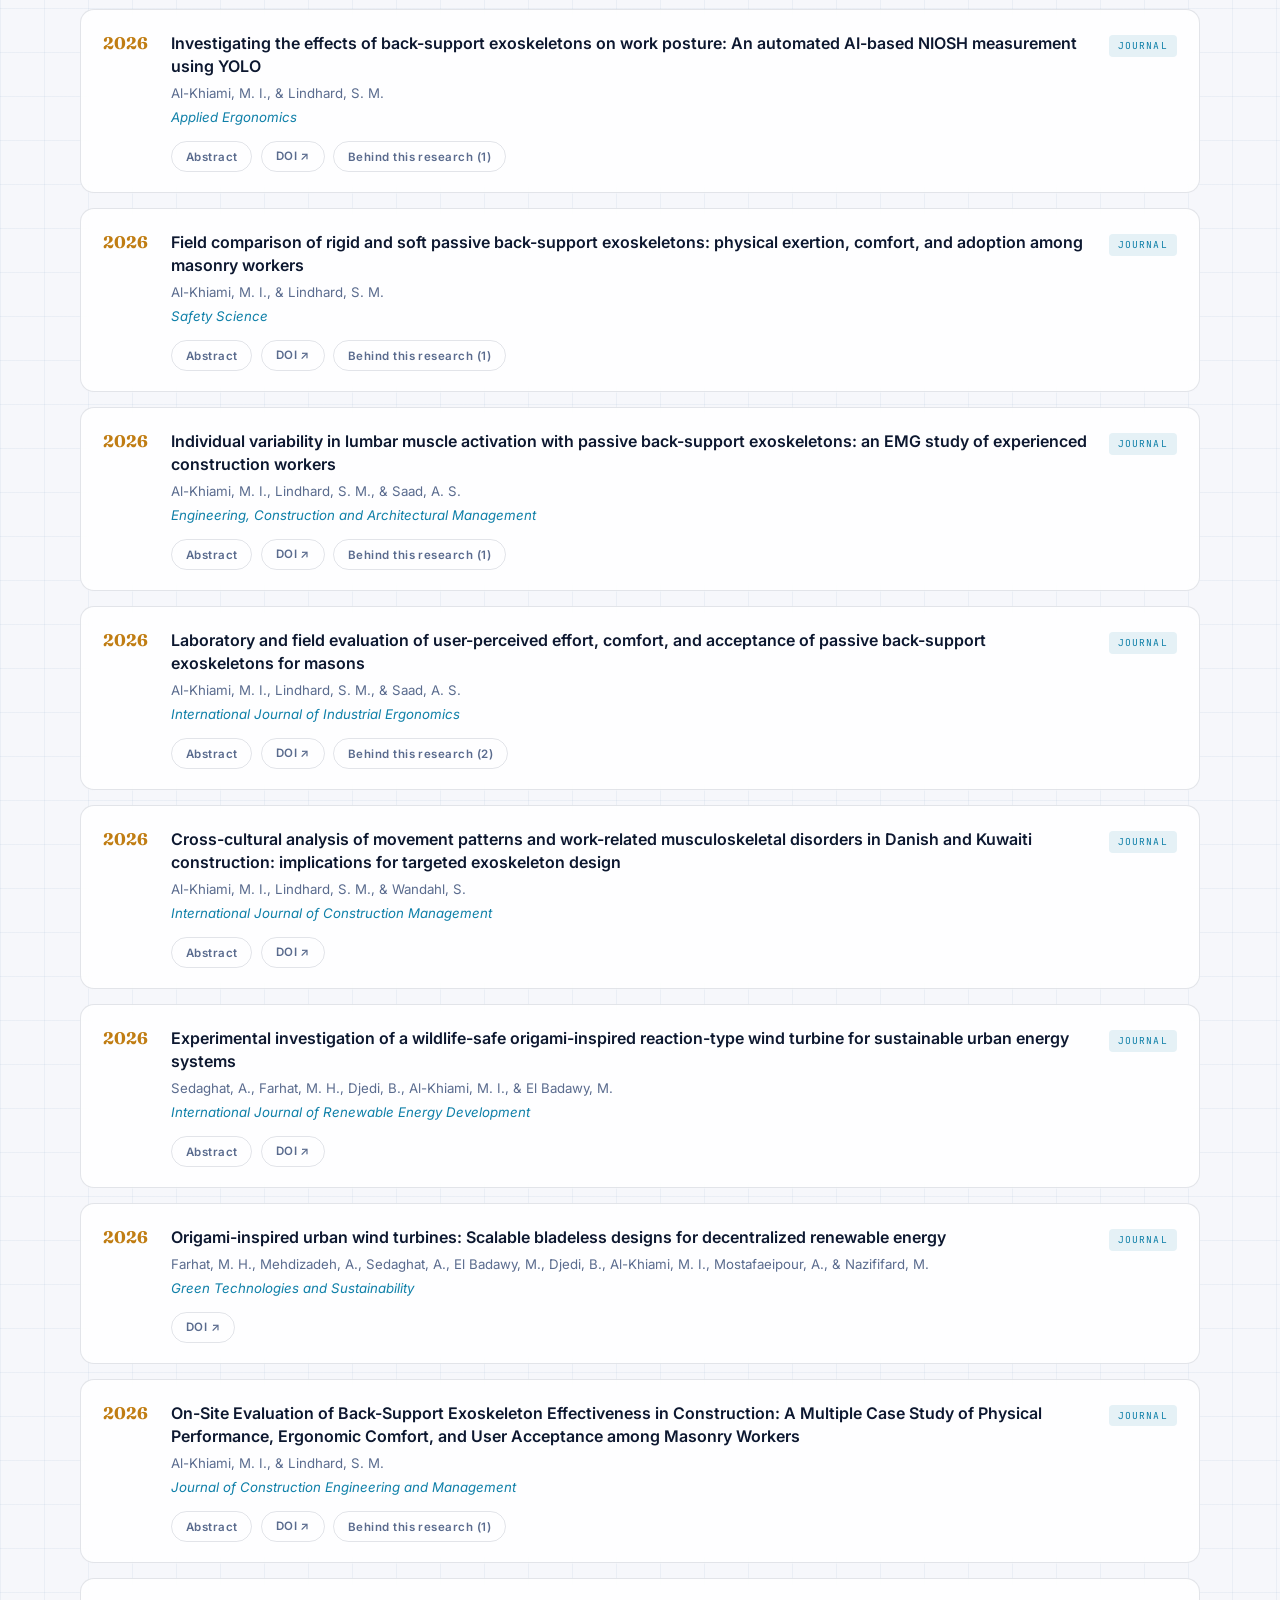
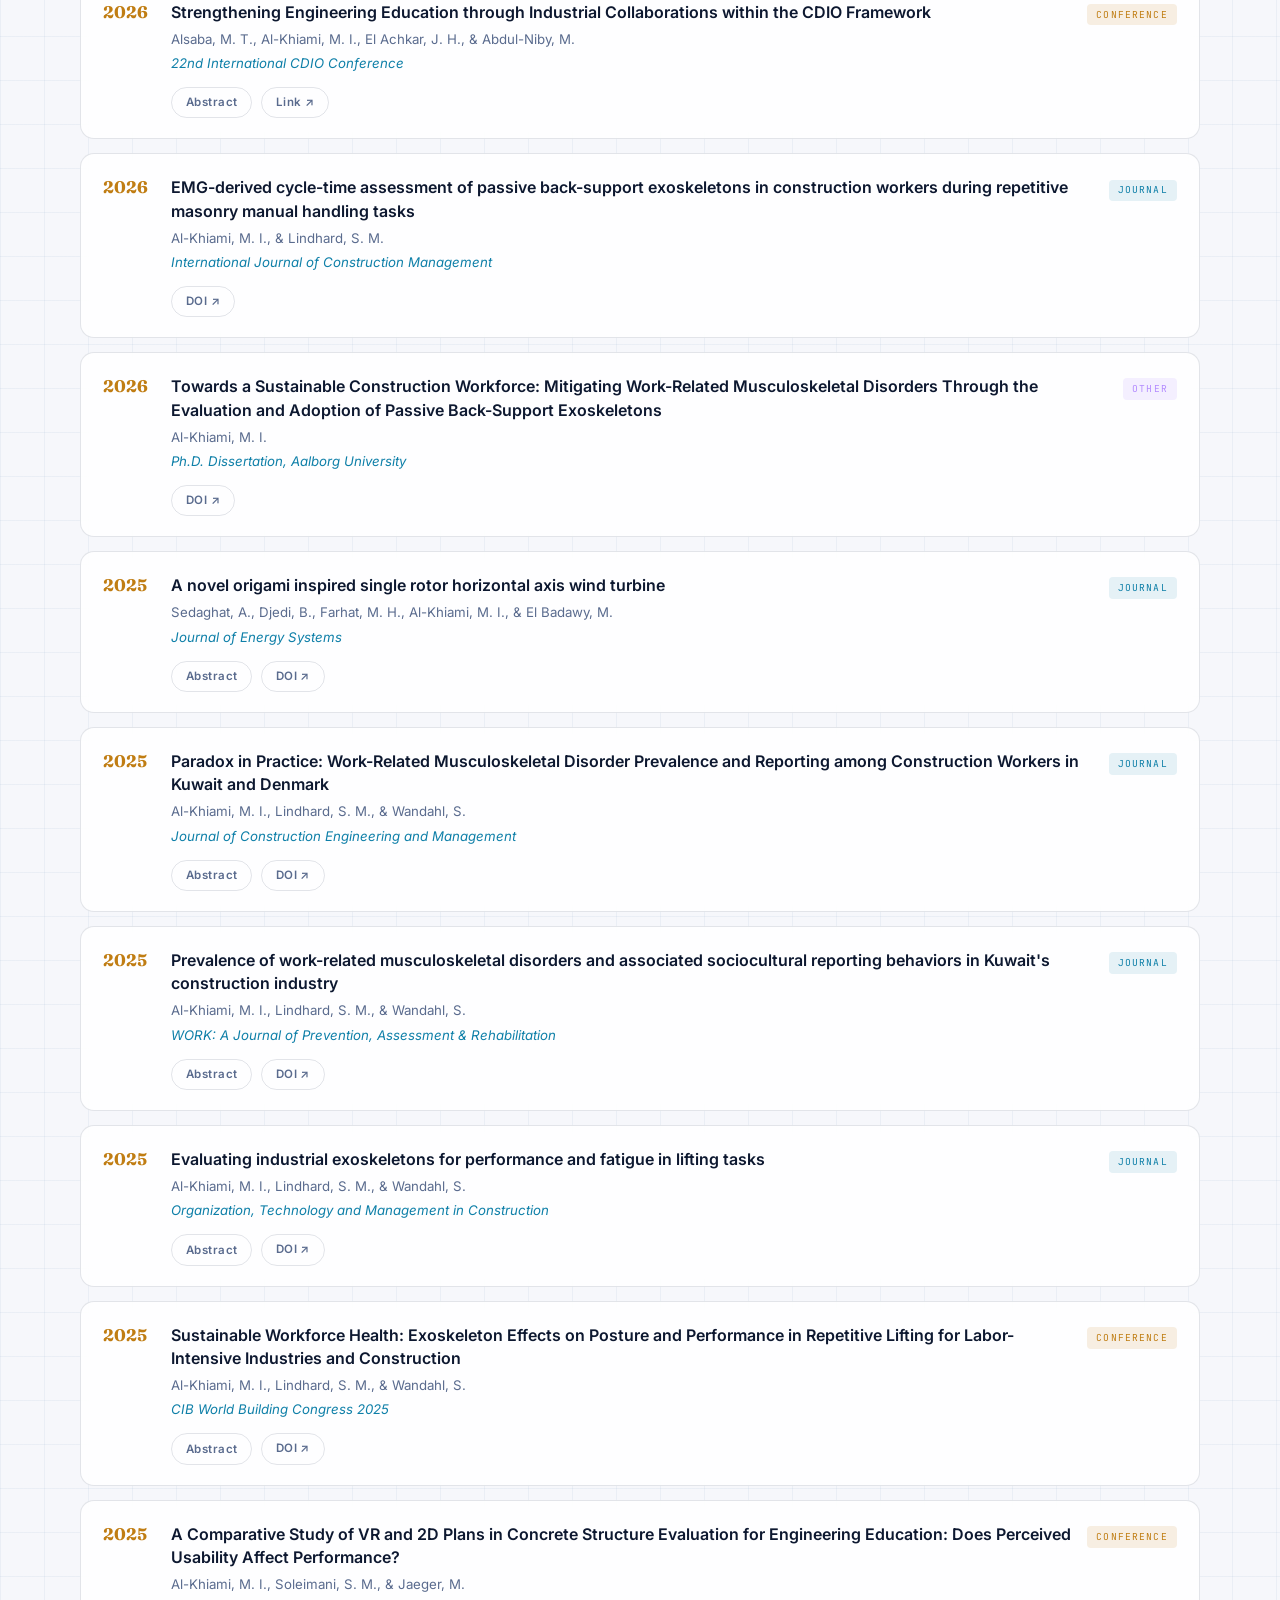
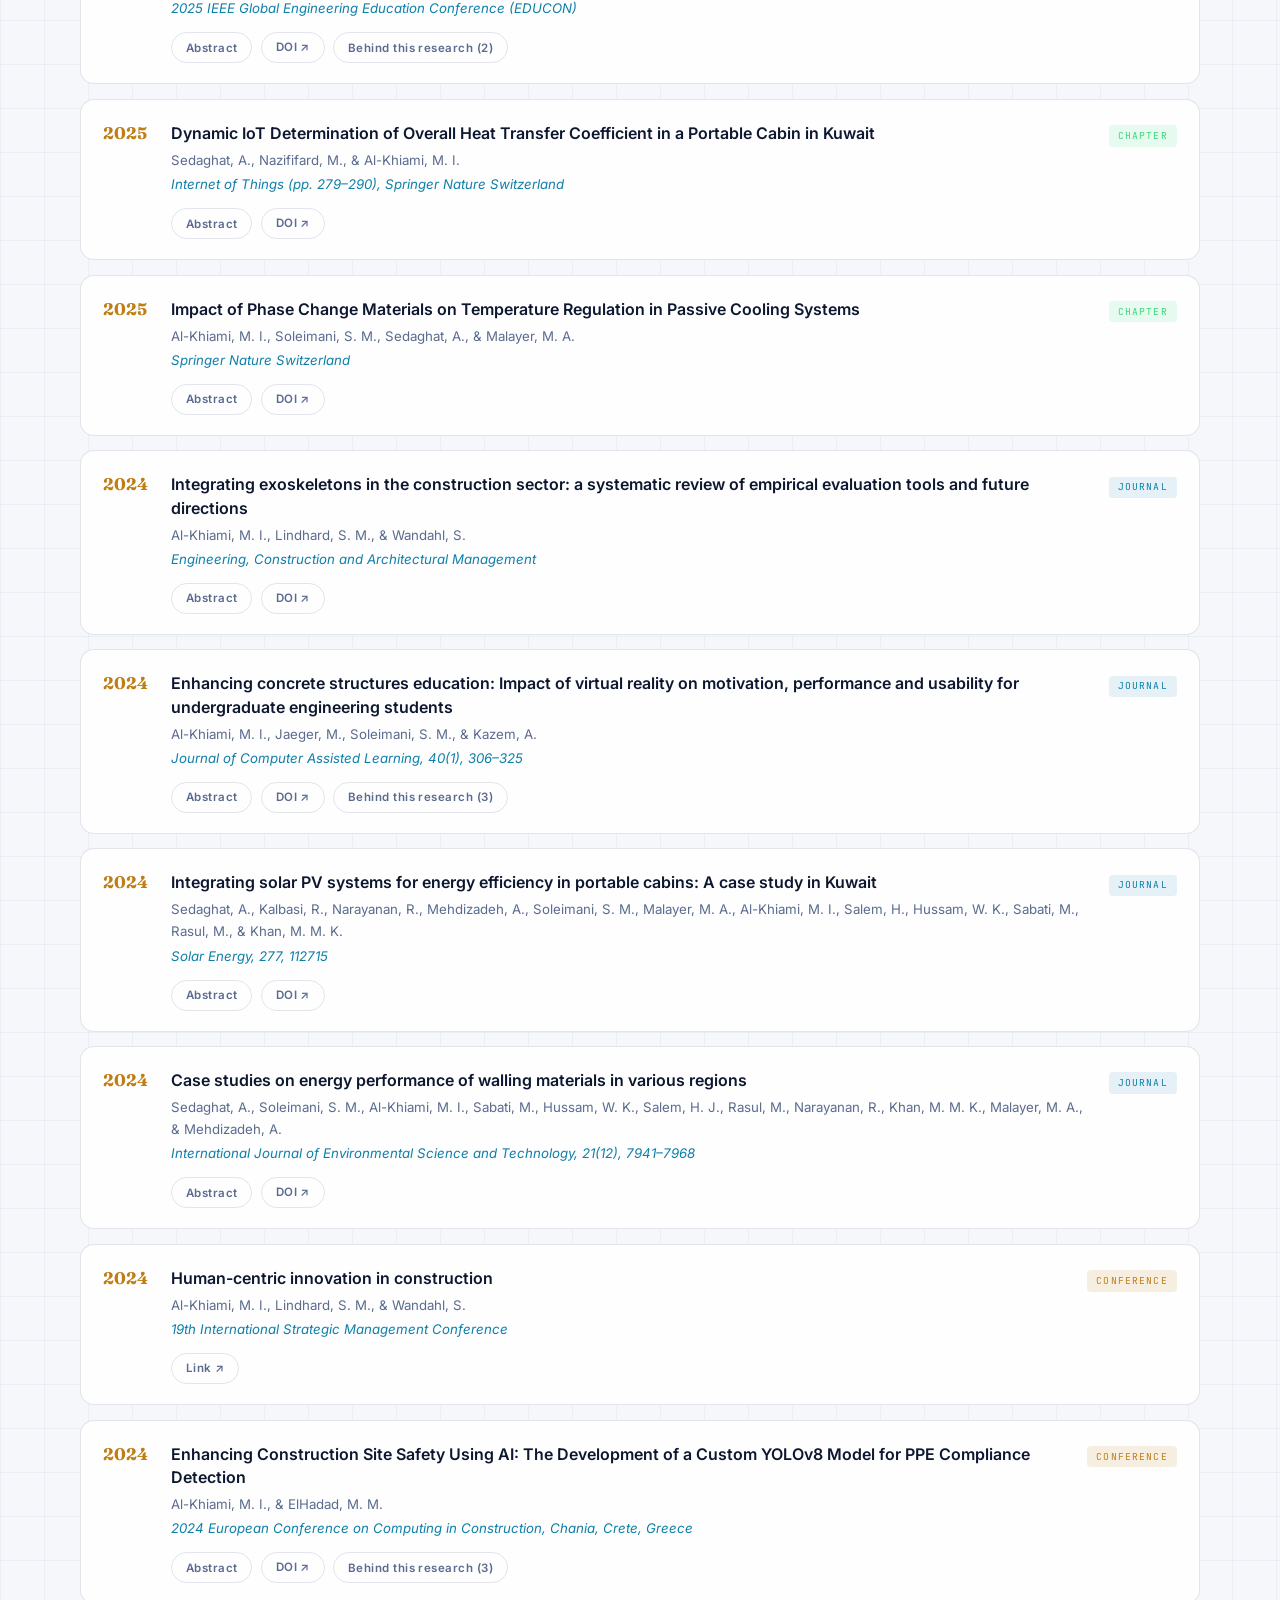
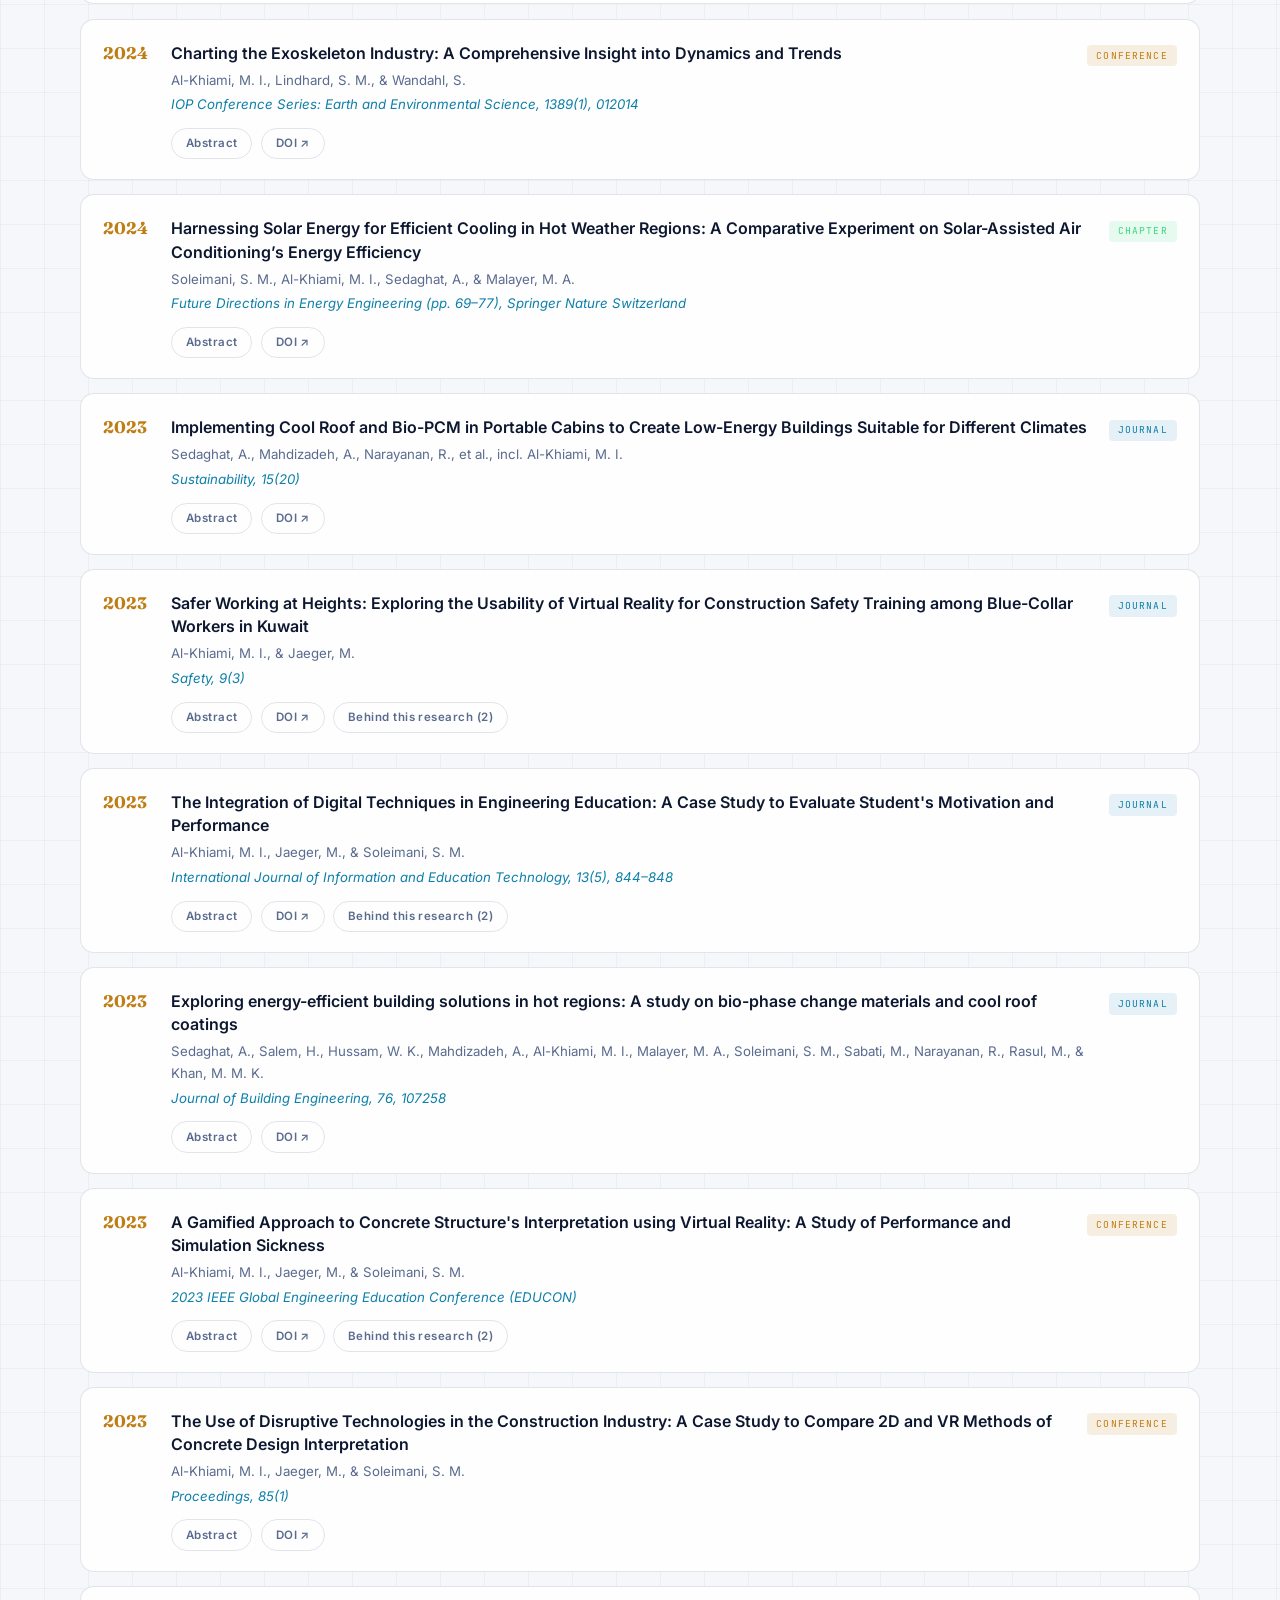
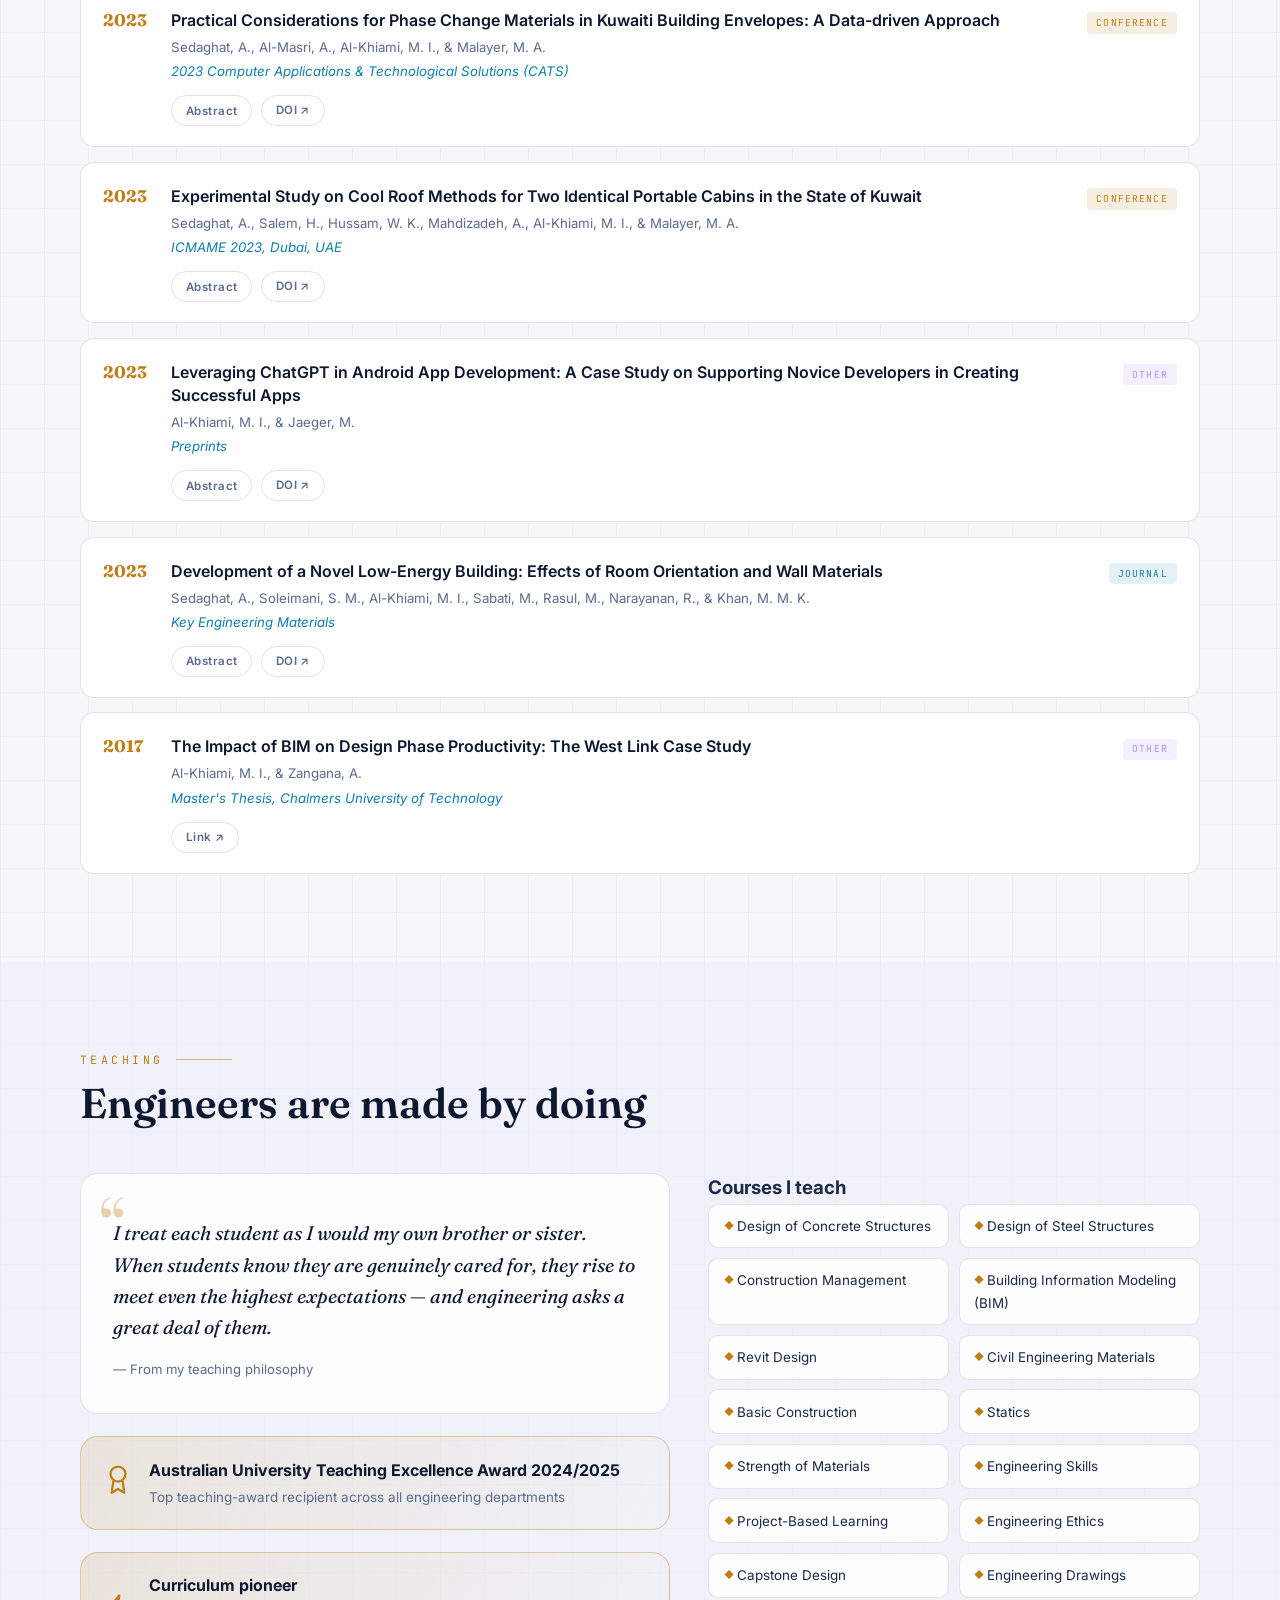
==== commit dd309a5d: "Reword Grants heading to Funded research projects Co-Authored-By: Claude Fable 5 <noreply@anthropic." ====
--- a/index.html
+++ b/index.html
@@ -223,7 +223,7 @@
     <div class="container">
       <div class="section-head reveal">
         <div class="kicker">Grants &amp; Funding</div>
-        <h2>Funded research, from lab to jobsite</h2>
+        <h2>Funded research projects</h2>
         <p>≈ USD 260,000 in competitive research funding secured to date.</p>
       </div>
       <div class="grant-list">
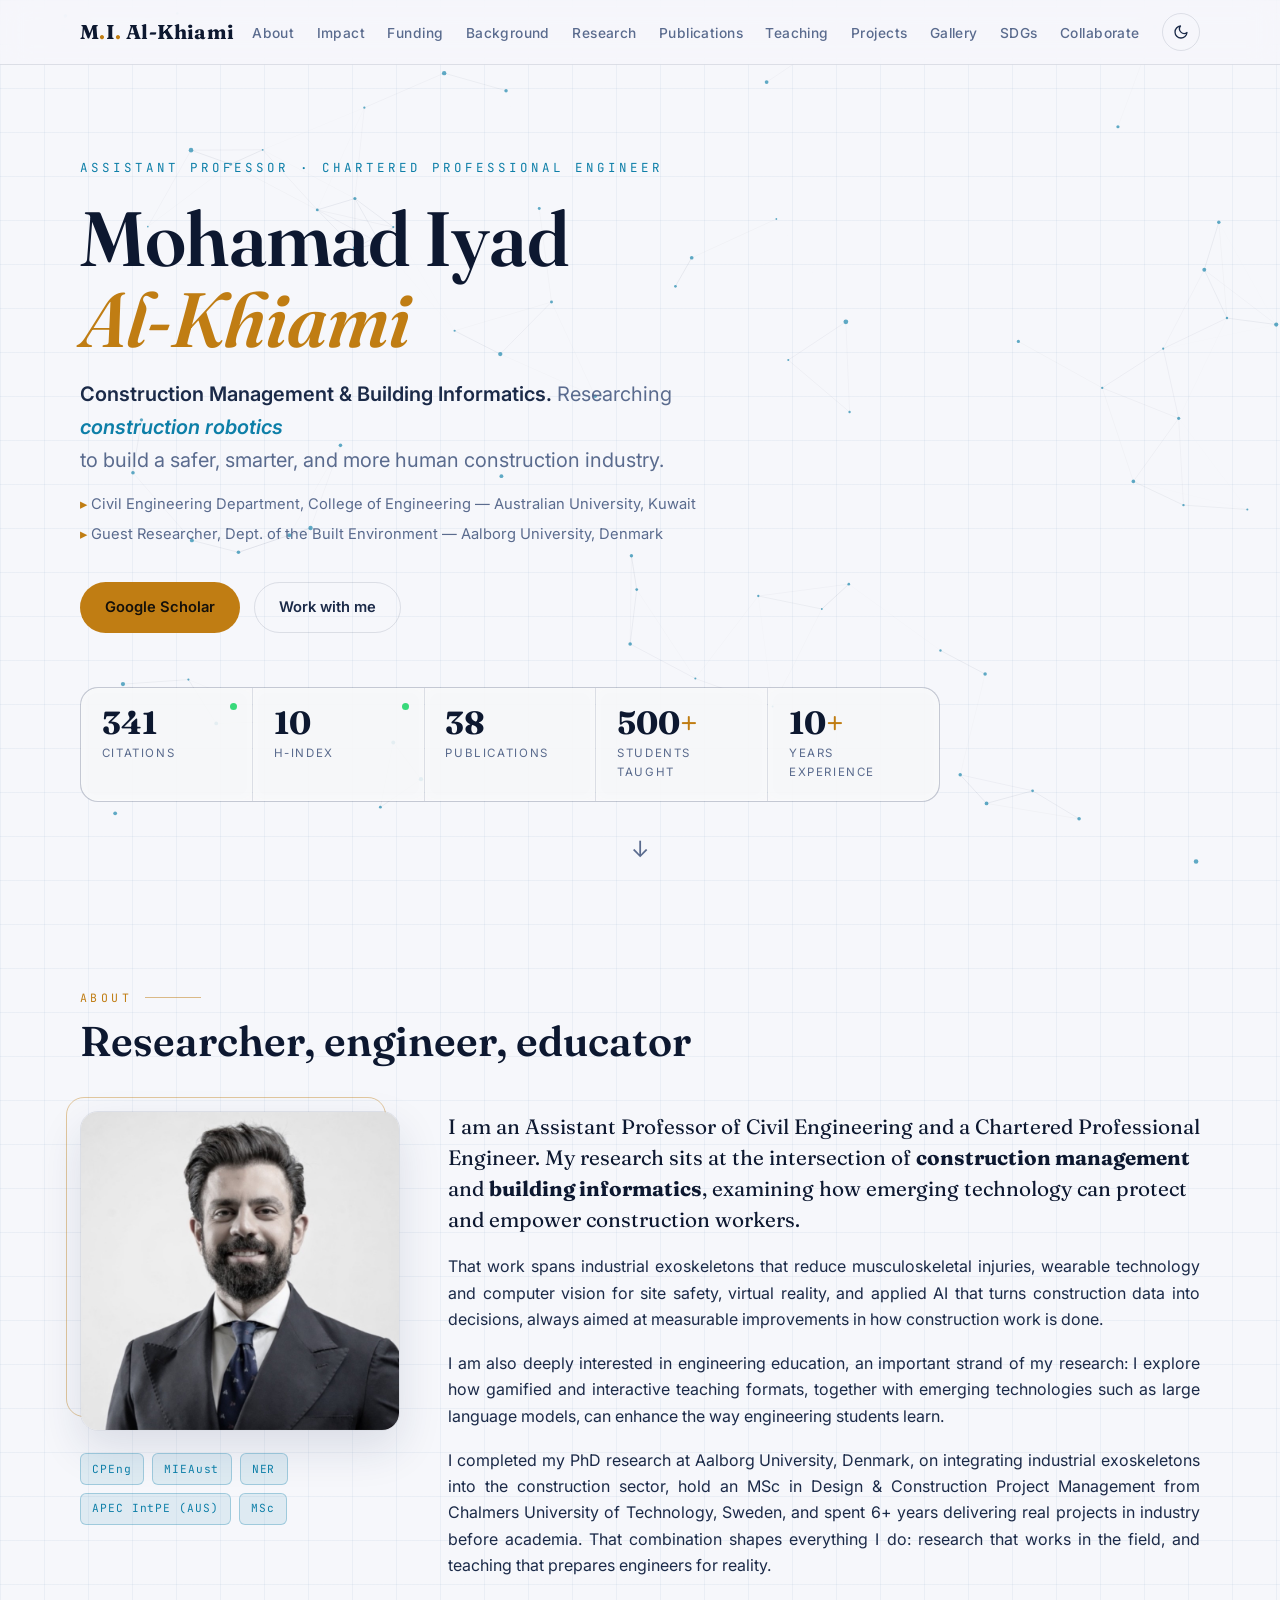
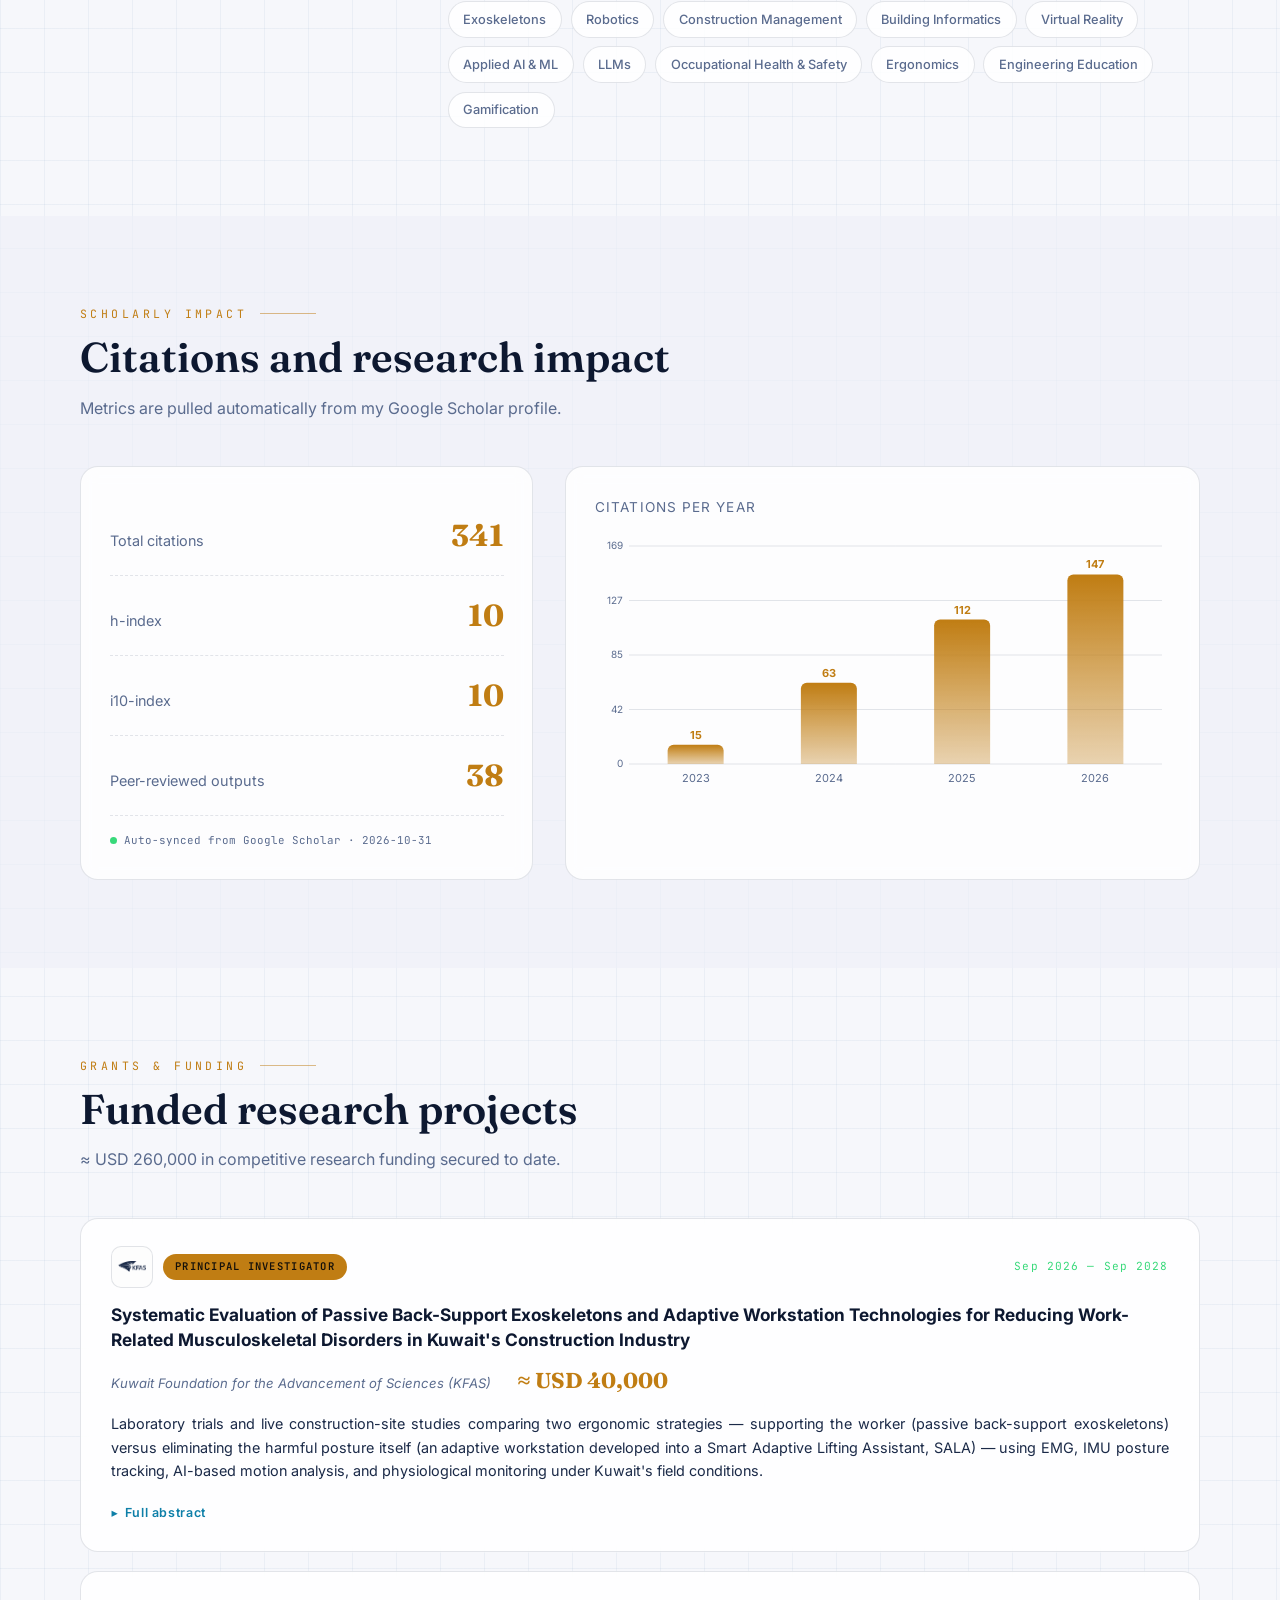
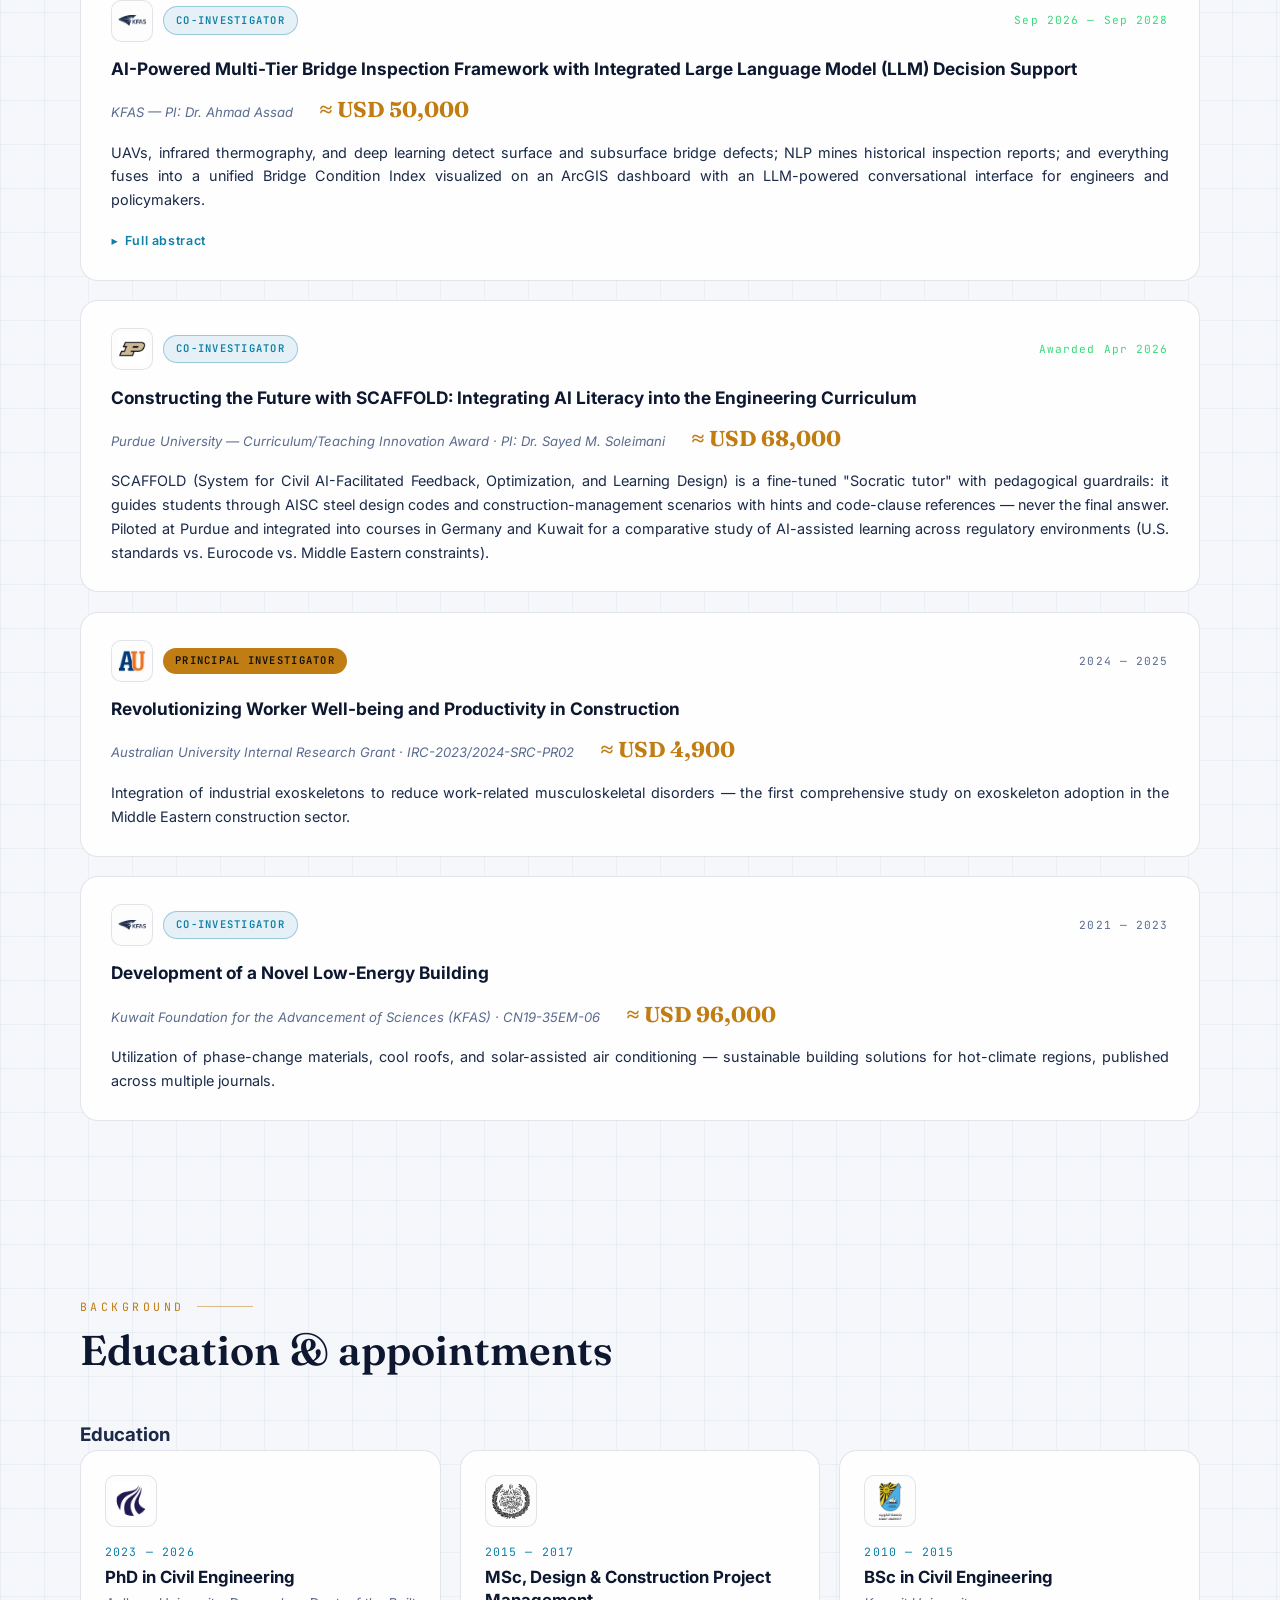
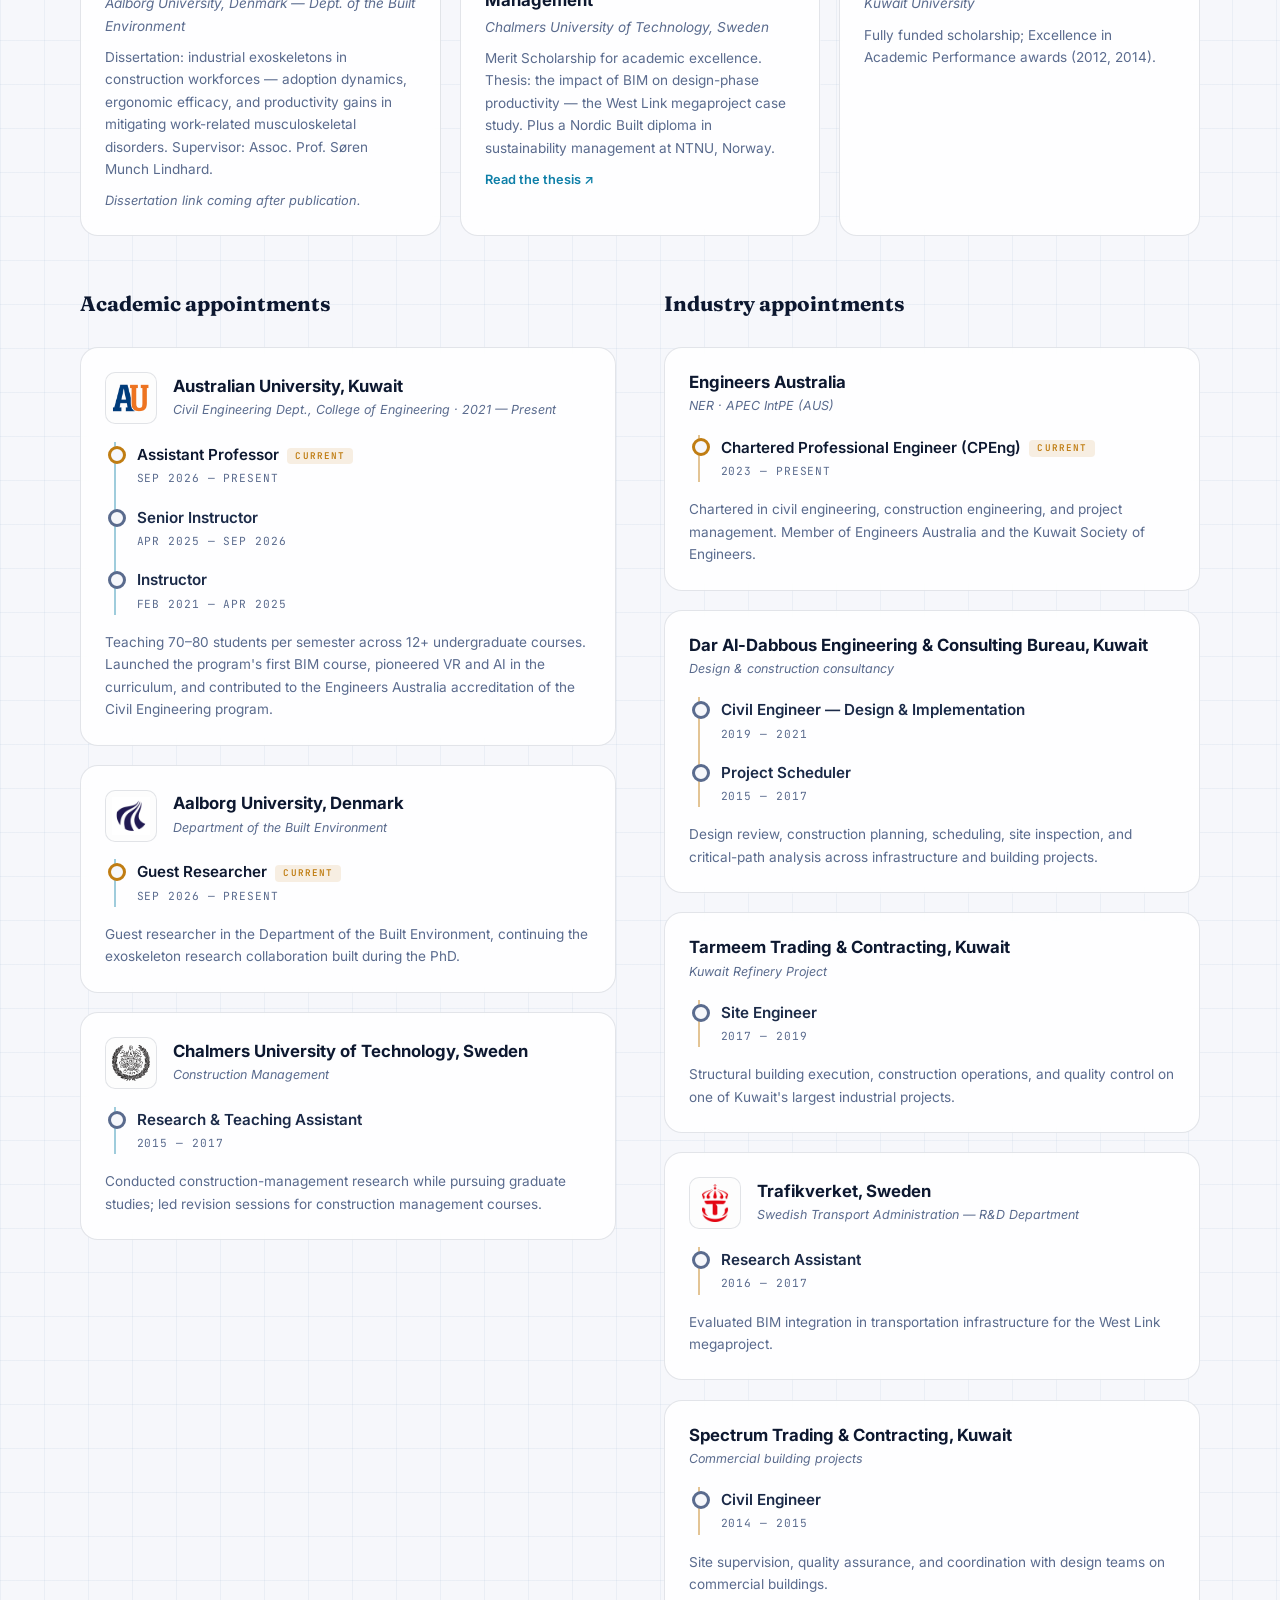
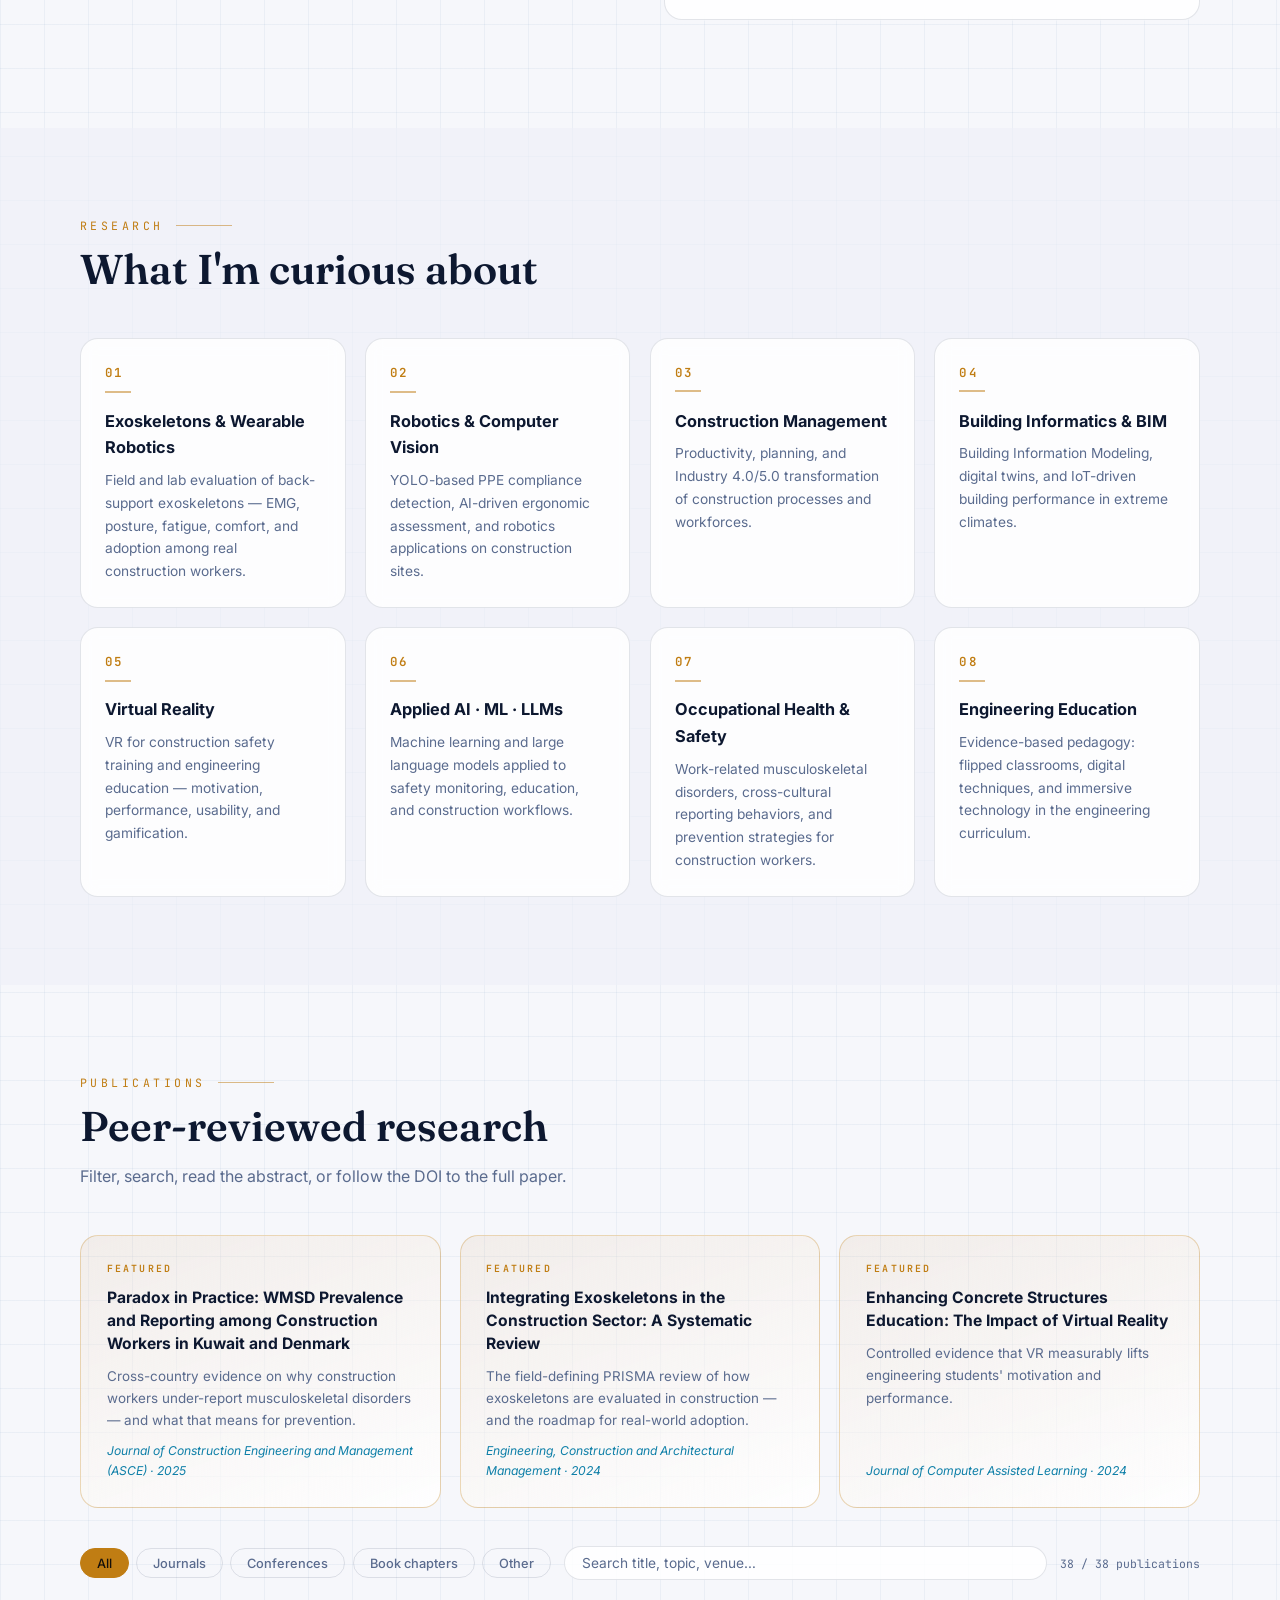
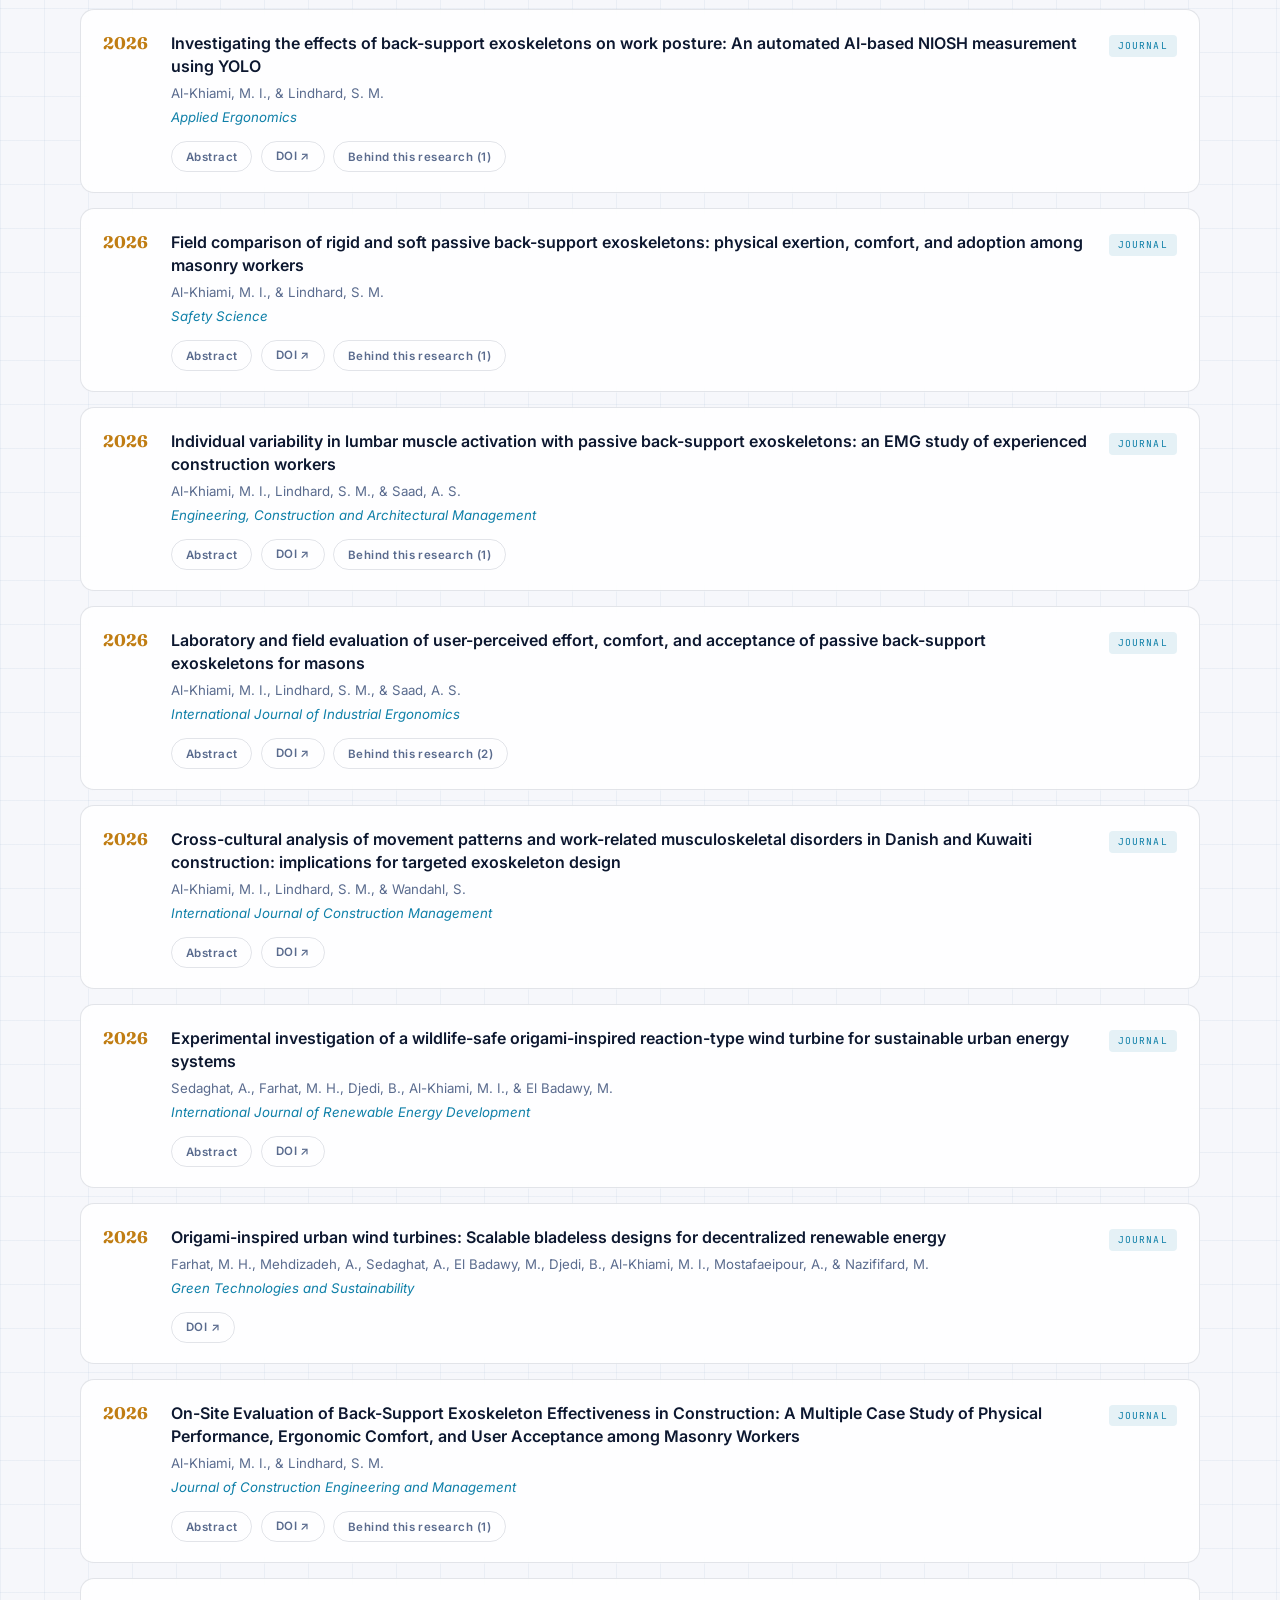
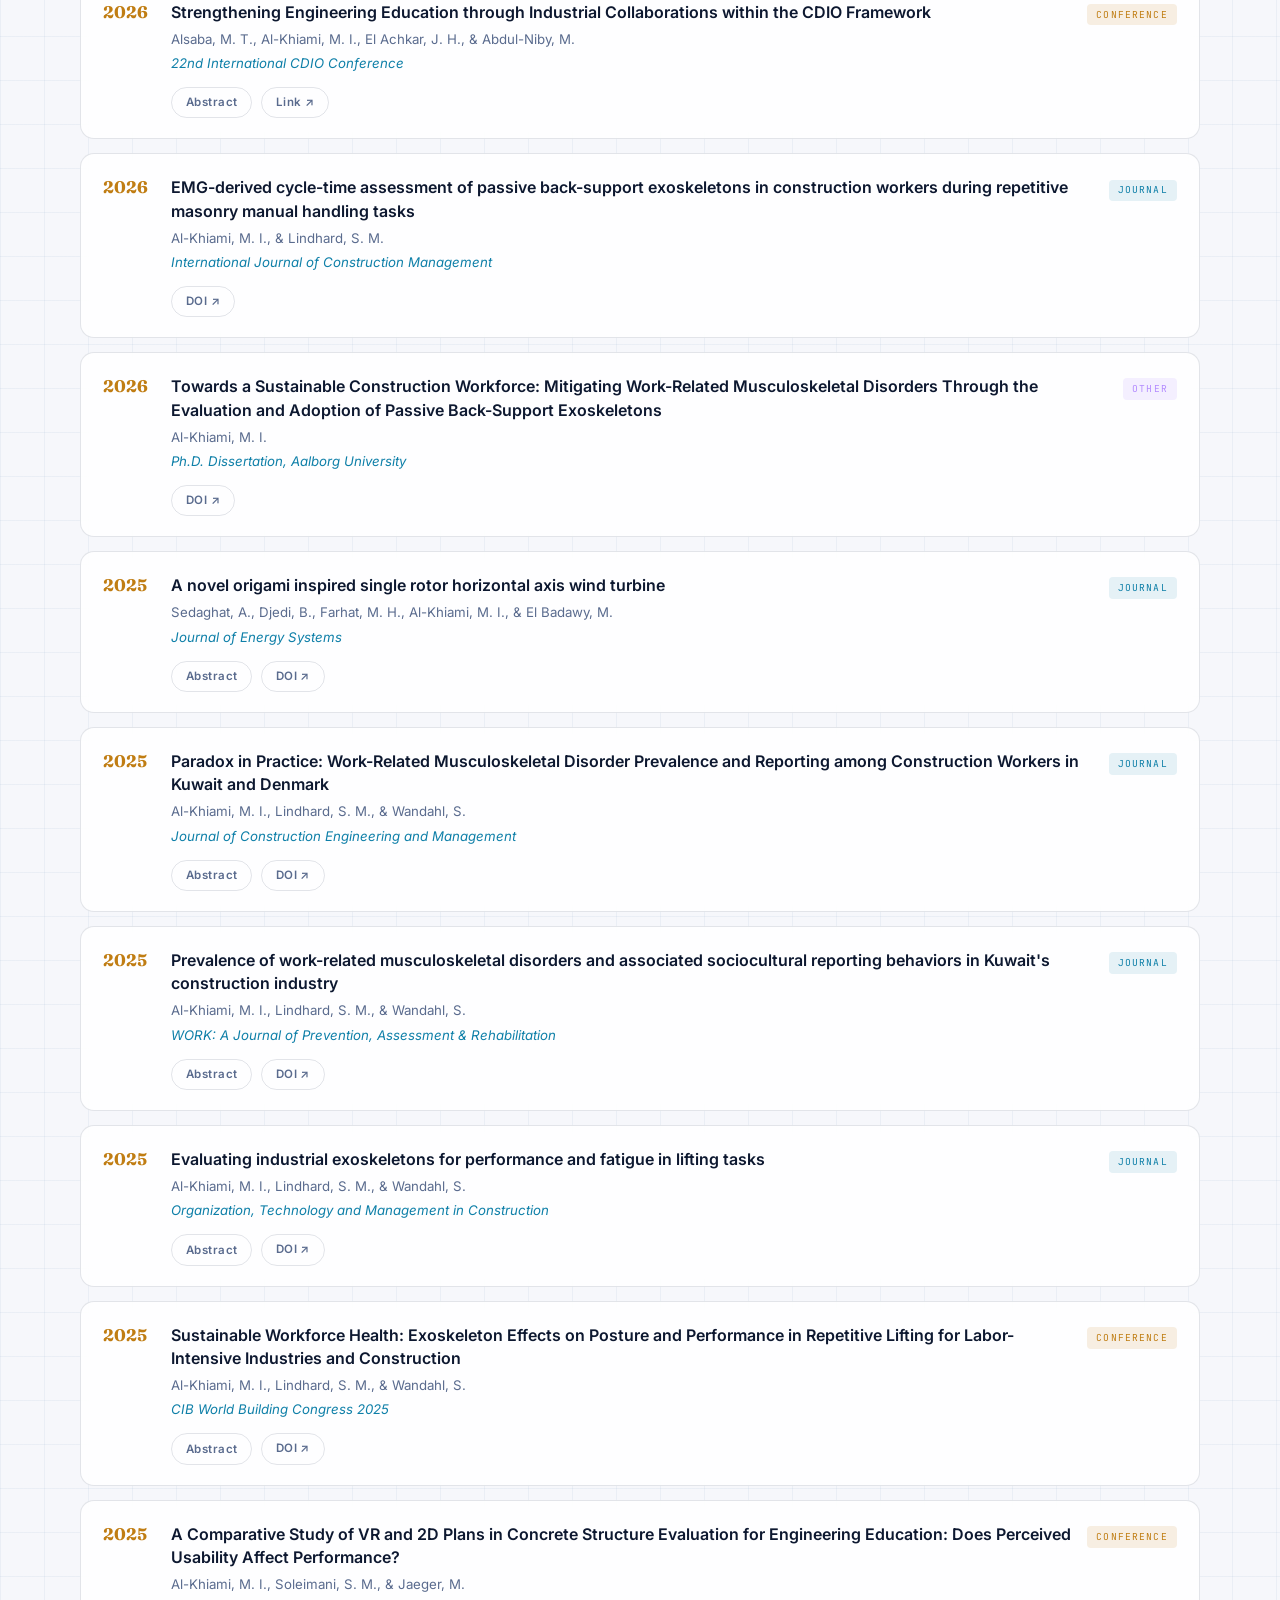
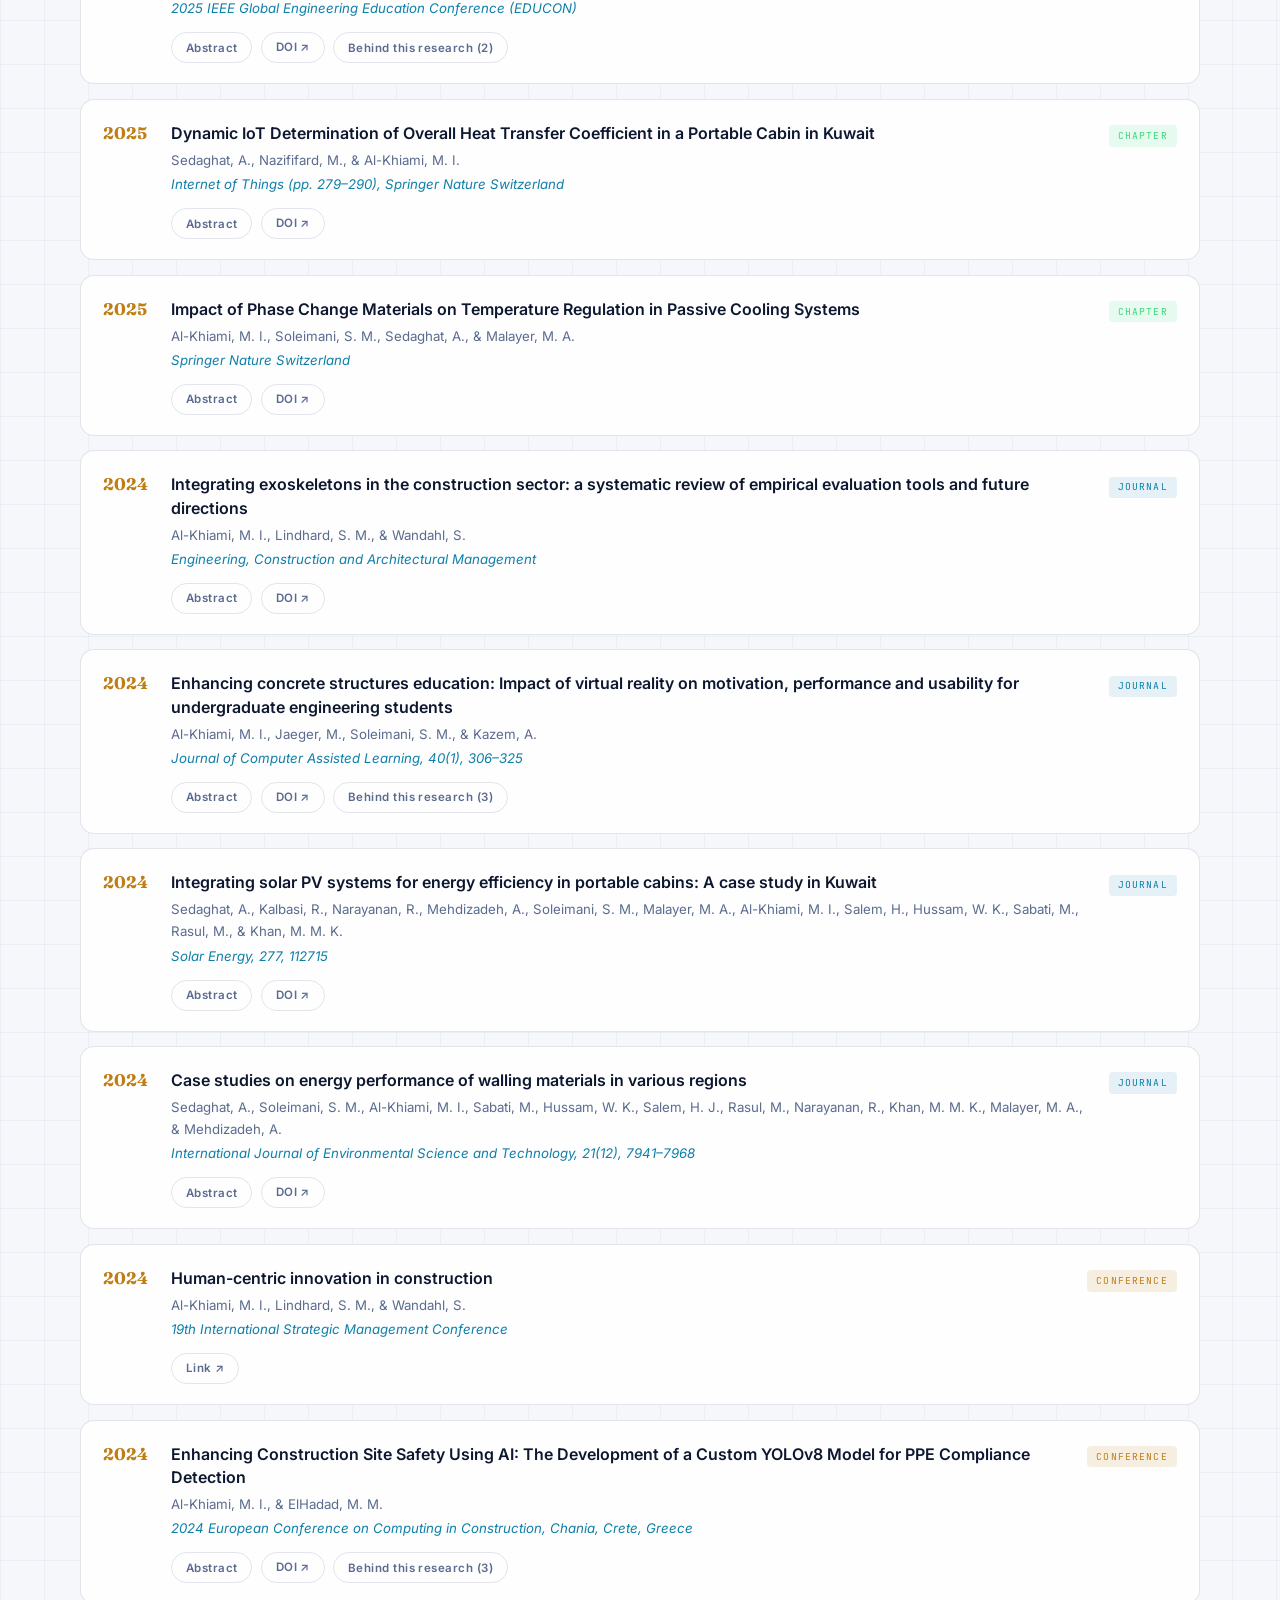
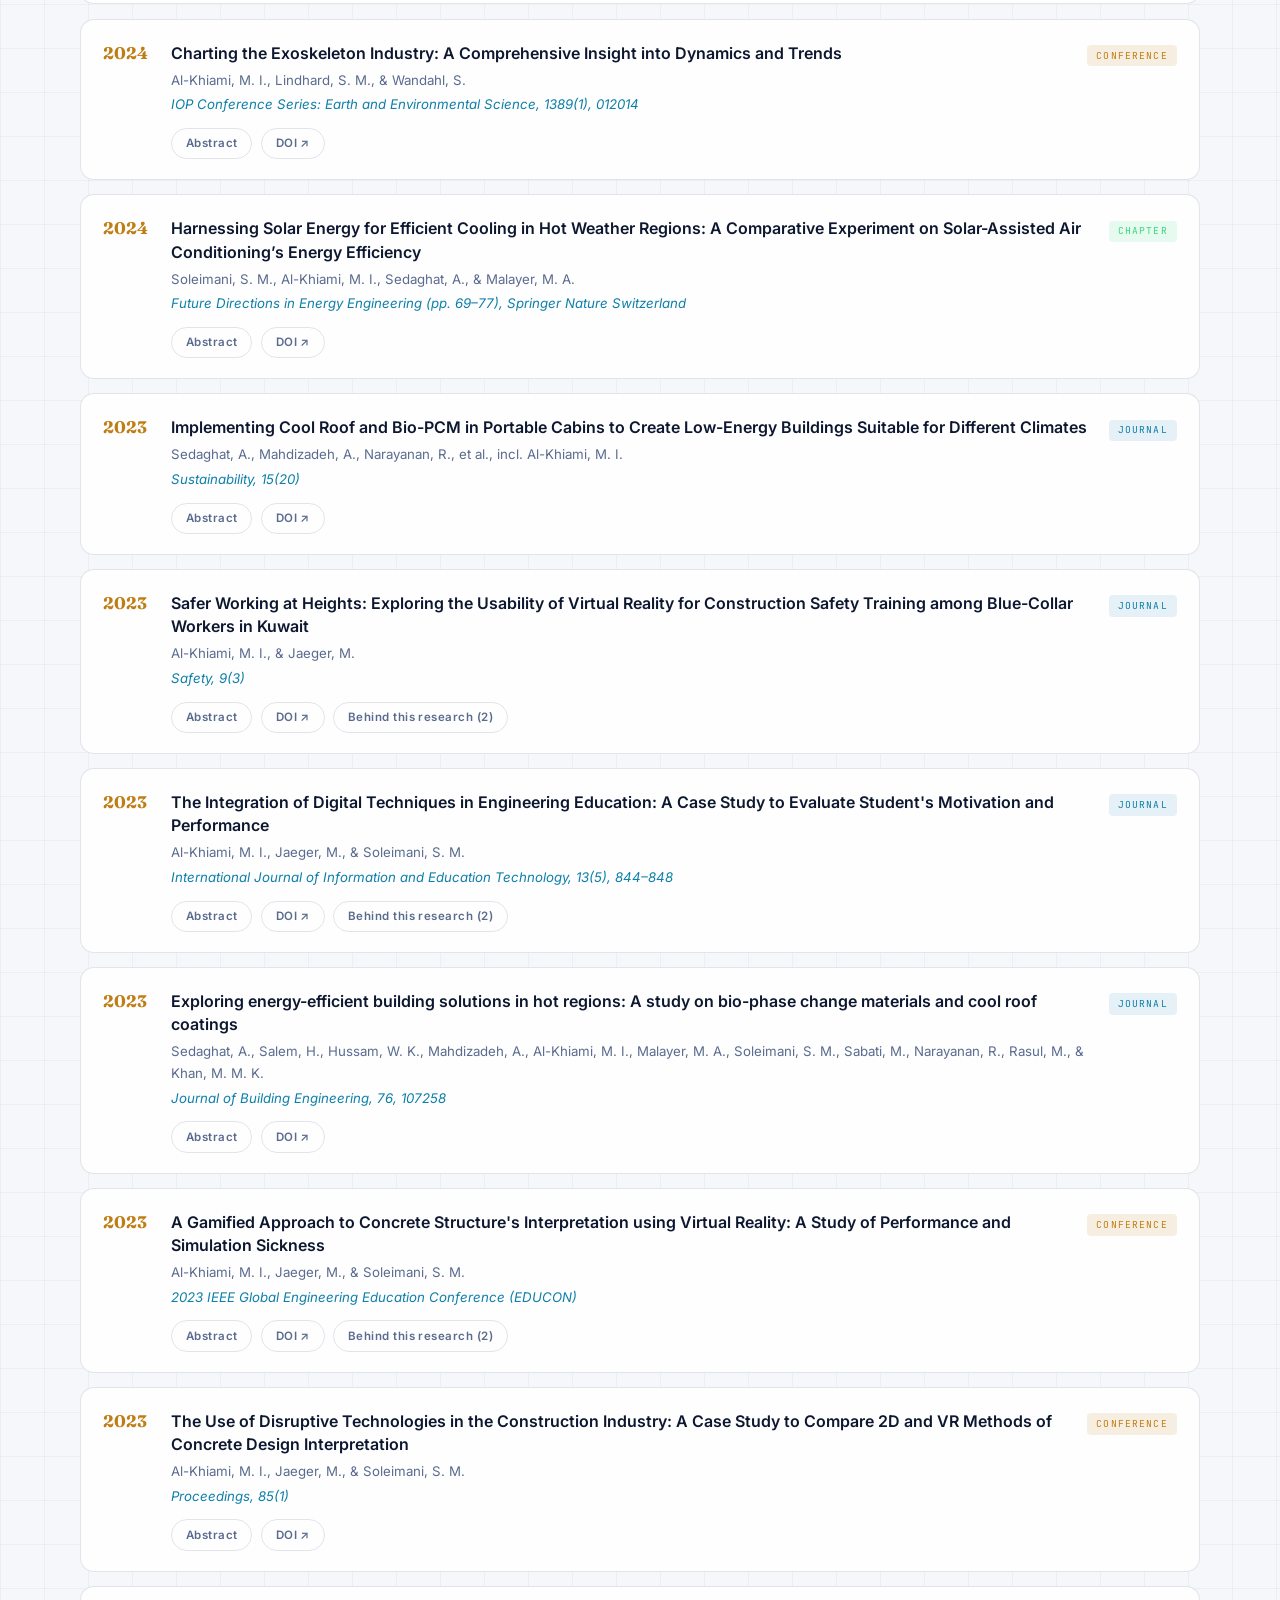
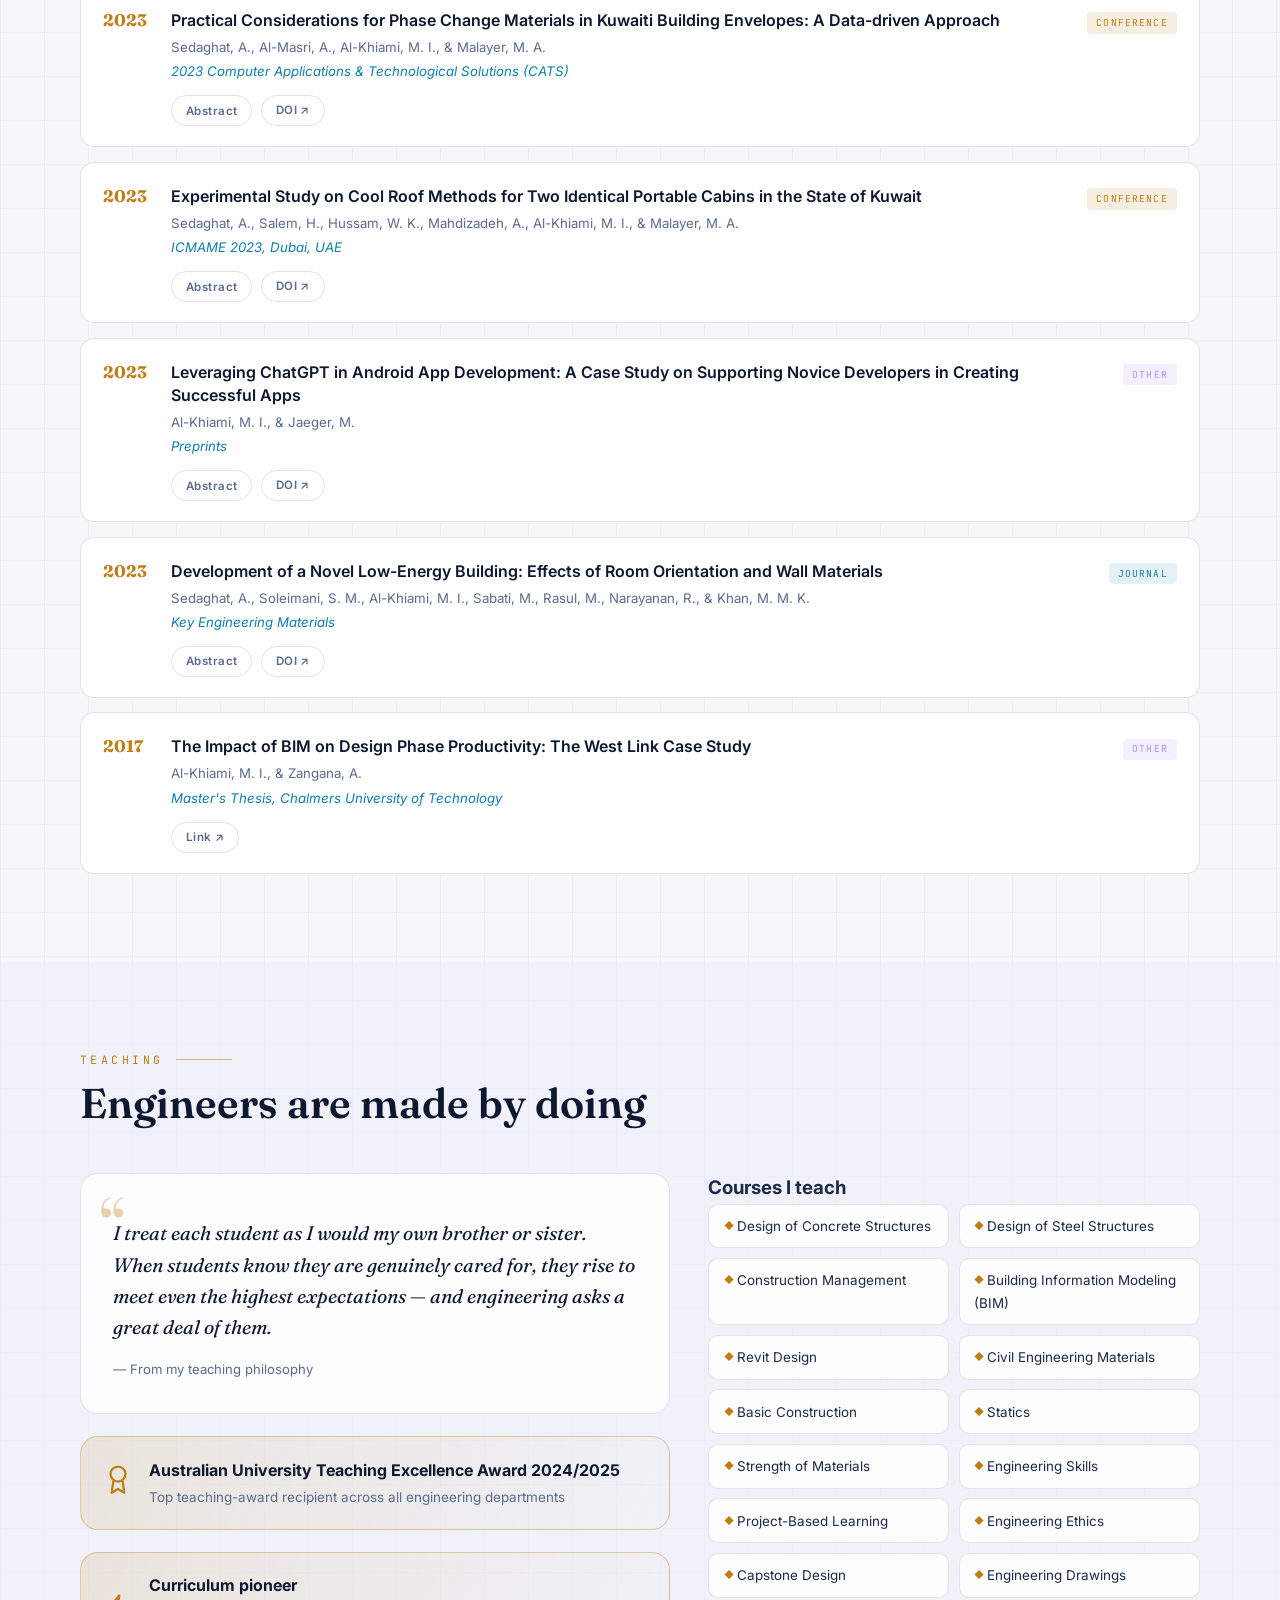
==== commit cc04b985: "Use contact@mialkhiami.com as the public contact address Contact button, Person schema, downloadable" ====
--- a/index.html
+++ b/index.html
@@ -31,7 +31,7 @@
     "url": "https://mialkhiami.com/",
     "jobTitle": "Assistant Professor of Civil Engineering",
     "description": "Assistant Professor specializing in construction management and building informatics: exoskeletons, robotics, virtual reality, applied AI, and occupational health & safety.",
-    "email": "mailto:m.iyadalkh@gmail.com",
+    "email": "mailto:contact@mialkhiami.com",
     "worksFor": {
       "@type": "CollegeOrUniversity",
       "name": "Australian University, Kuwait"
@@ -810,7 +810,7 @@
         <div class="ww-card reveal"><div class="r-num">04</div><h3>Talks &amp; teaching</h3><p>Guest lectures, keynotes, and workshops on Industry 5.0, VR in education, and human-centric construction technology.</p></div>
       </div>
       <div class="contact-wrap reveal" style="margin-top: 3rem;">
-        <a class="btn btn-primary" href="mailto:m.iyadalkh@gmail.com"><svg class="btn-ico" viewBox="0 0 24 24" fill="none" stroke="currentColor" stroke-width="2" stroke-linecap="round" stroke-linejoin="round"><rect x="2" y="4" width="20" height="16" rx="2"/><path d="m22 7-10 6L2 7"/></svg>m.iyadalkh@gmail.com</a>
+        <a class="btn btn-primary" href="mailto:contact@mialkhiami.com"><svg class="btn-ico" viewBox="0 0 24 24" fill="none" stroke="currentColor" stroke-width="2" stroke-linecap="round" stroke-linejoin="round"><rect x="2" y="4" width="20" height="16" rx="2"/><path d="m22 7-10 6L2 7"/></svg>contact@mialkhiami.com</a>
         <div class="social-row">
           <a class="social-link" href="https://scholar.google.com/citations?user=vnjqdE4AAAAJ" target="_blank" rel="noopener"><img class="brand-ico" src="assets/images/icons/googlescholar.svg" alt="" />Google Scholar</a>
           <a class="social-link" href="https://orcid.org/0000-0002-4062-1595" target="_blank" rel="noopener"><img class="brand-ico" src="assets/images/icons/orcid.svg" alt="" />ORCID</a>
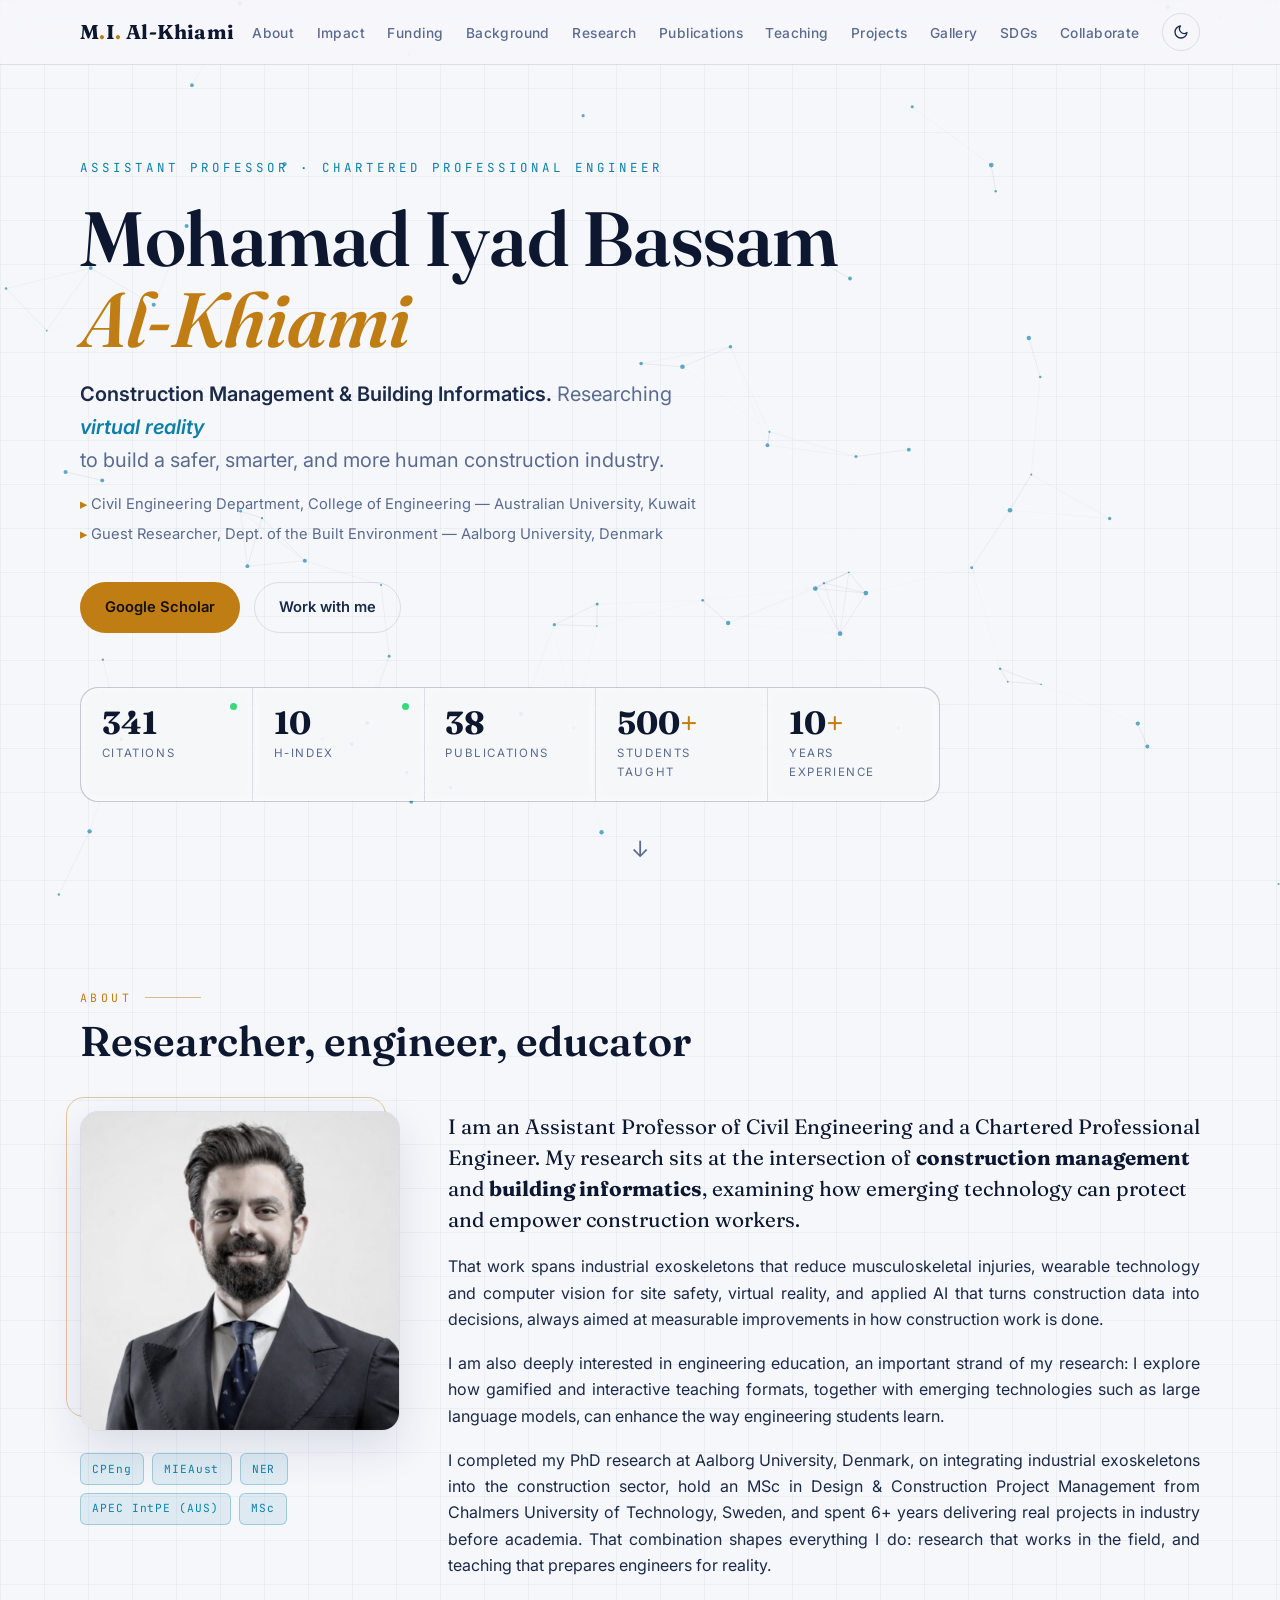
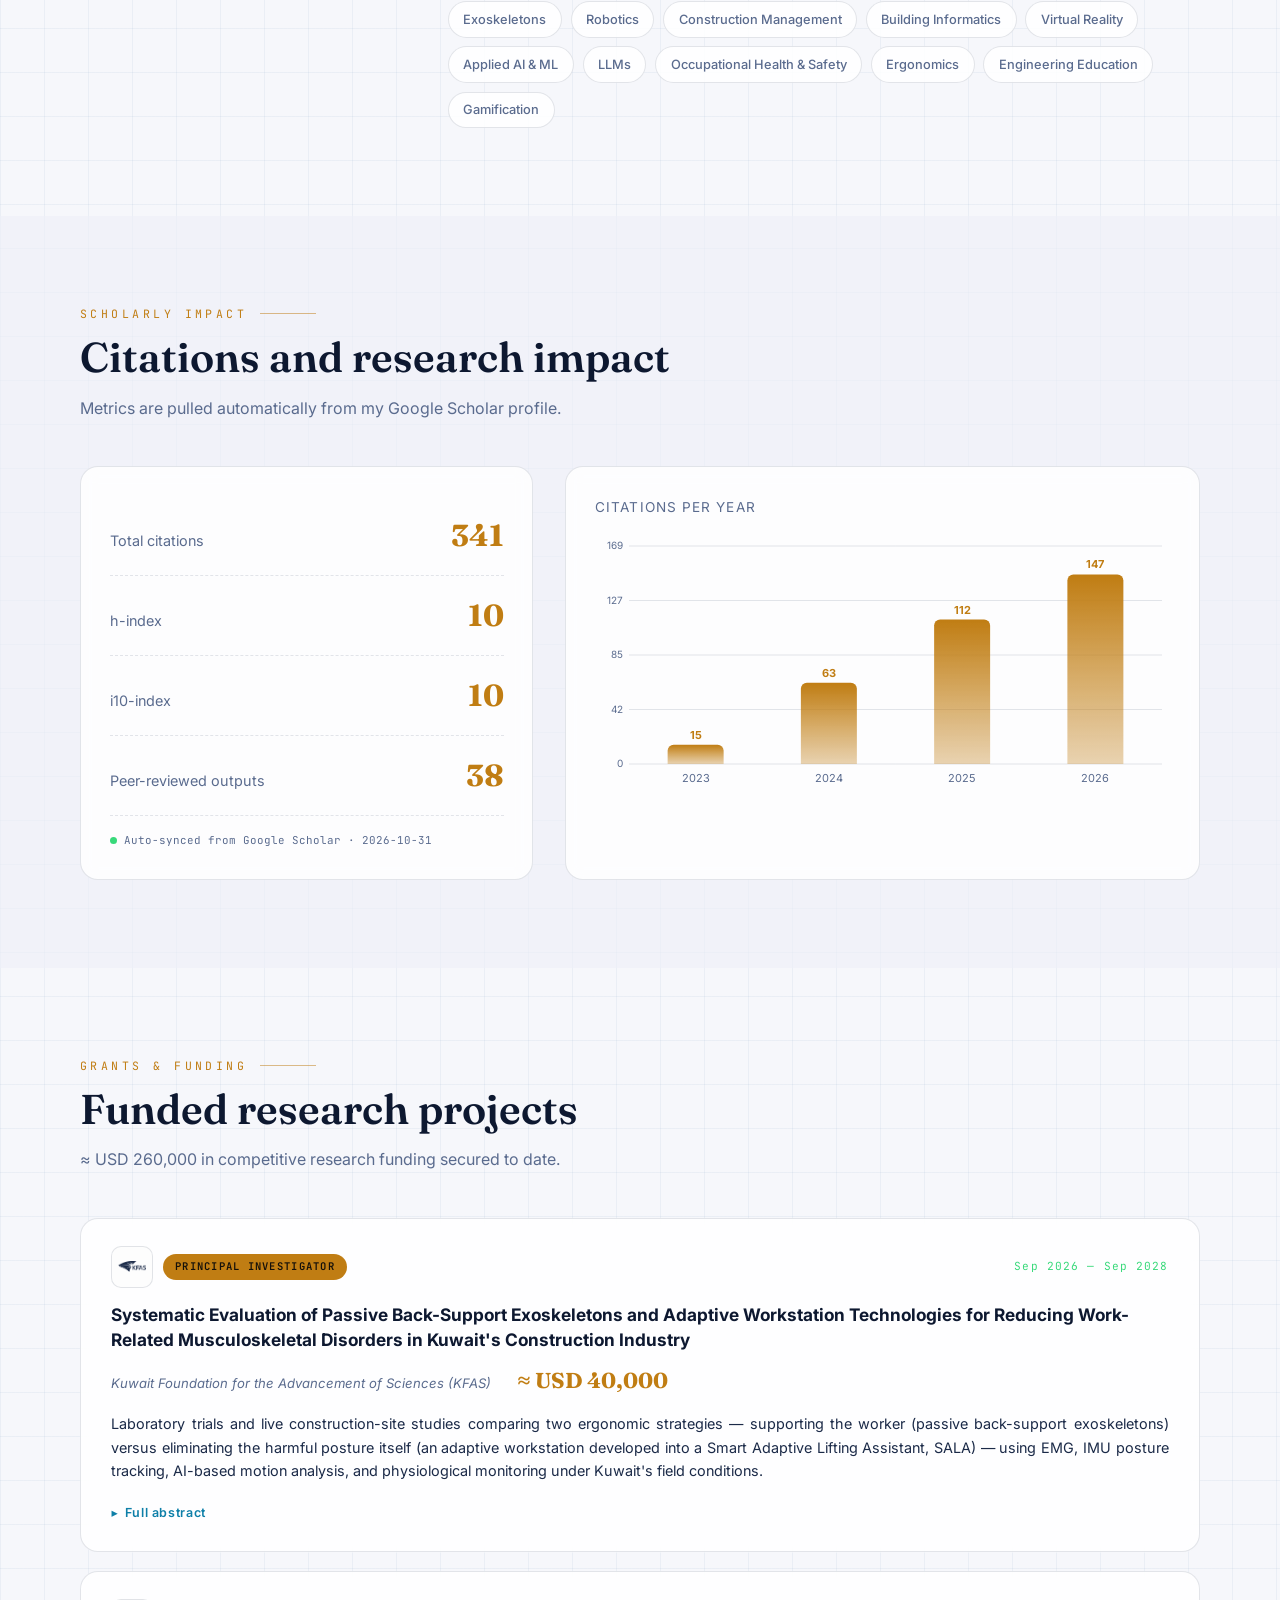
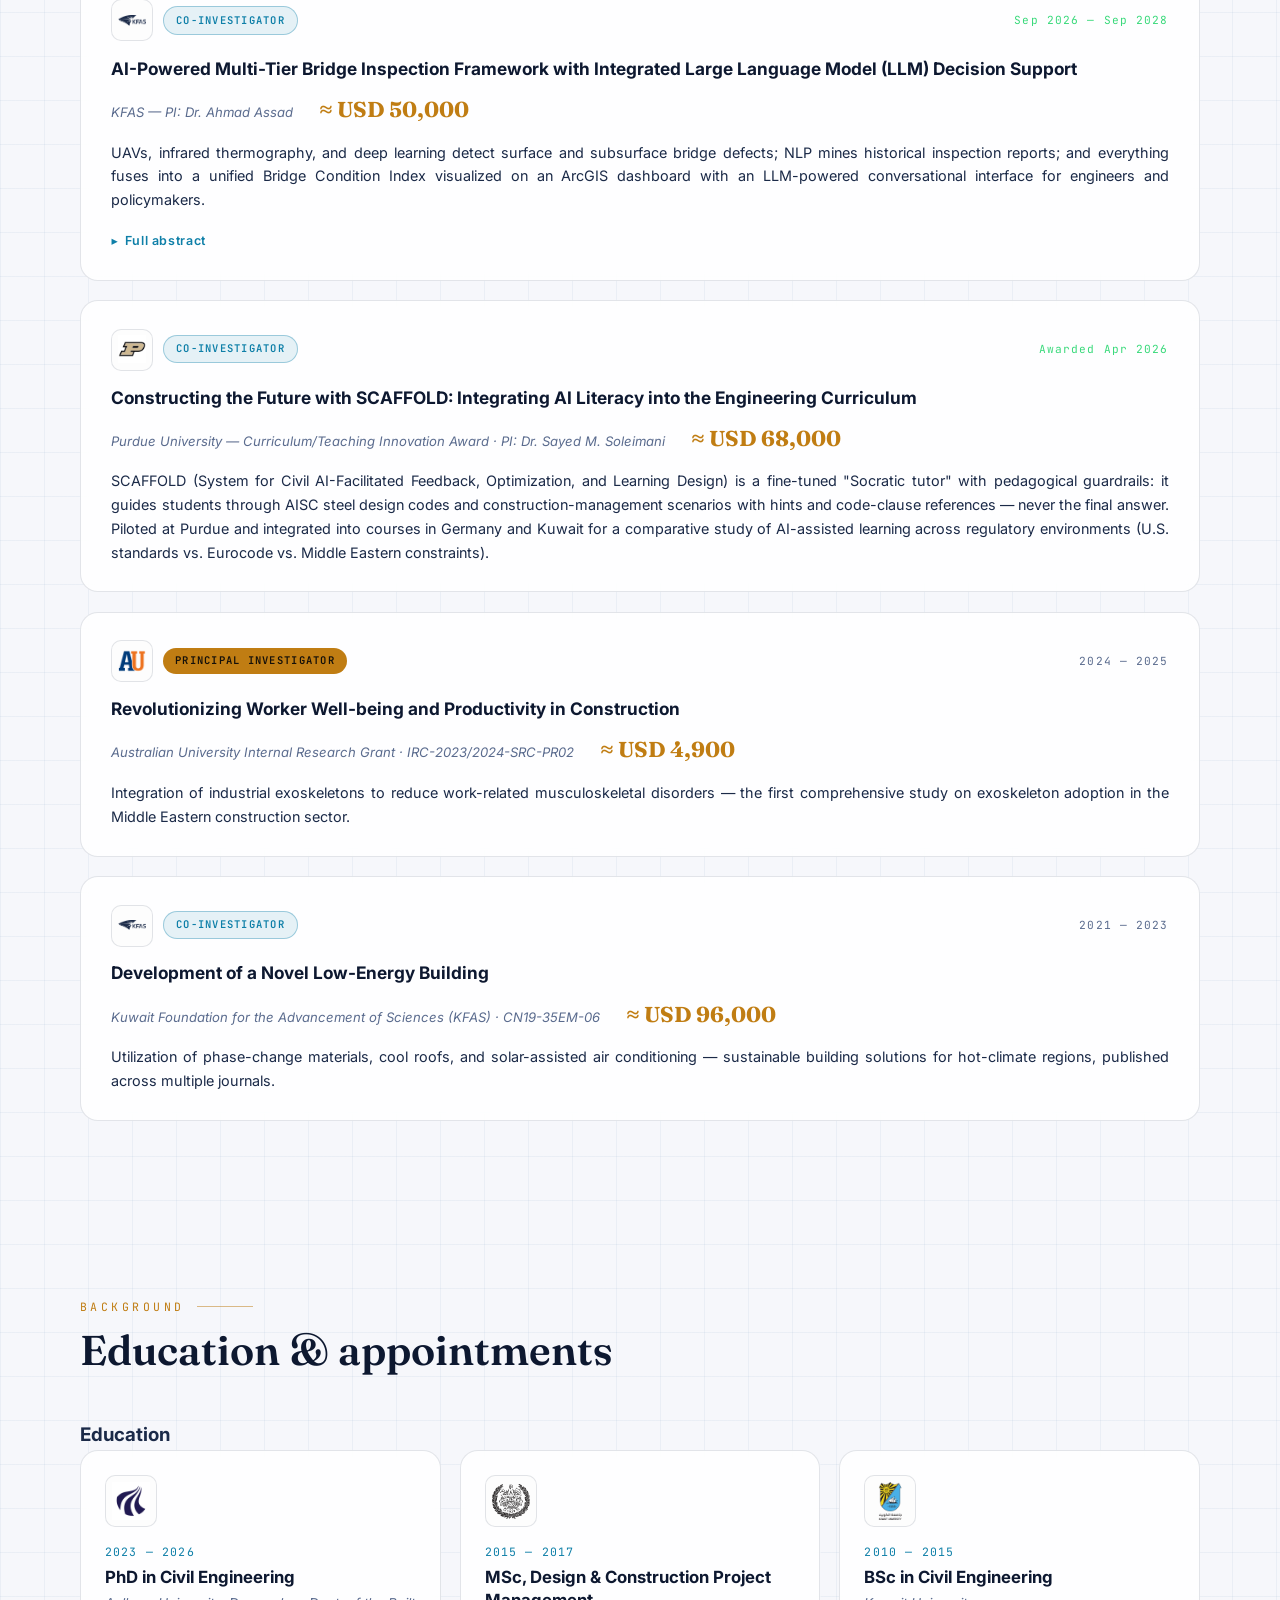
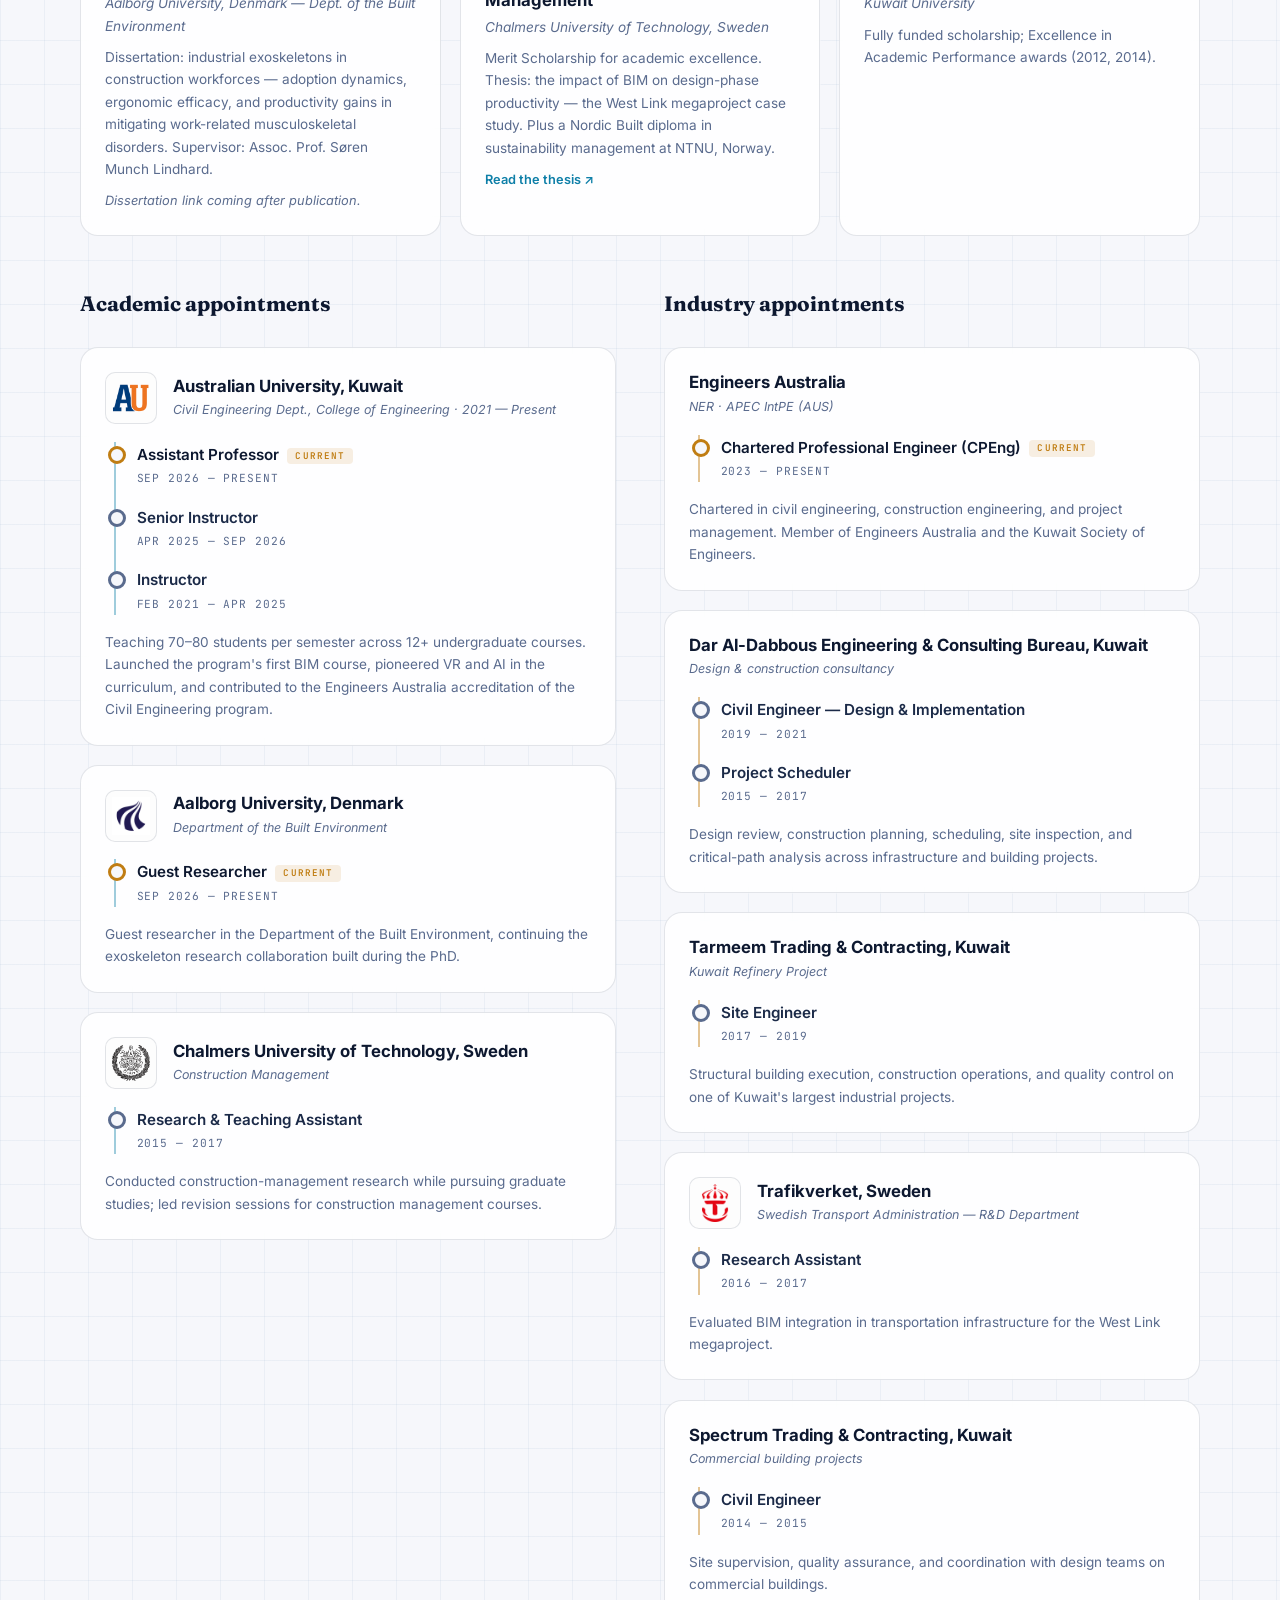
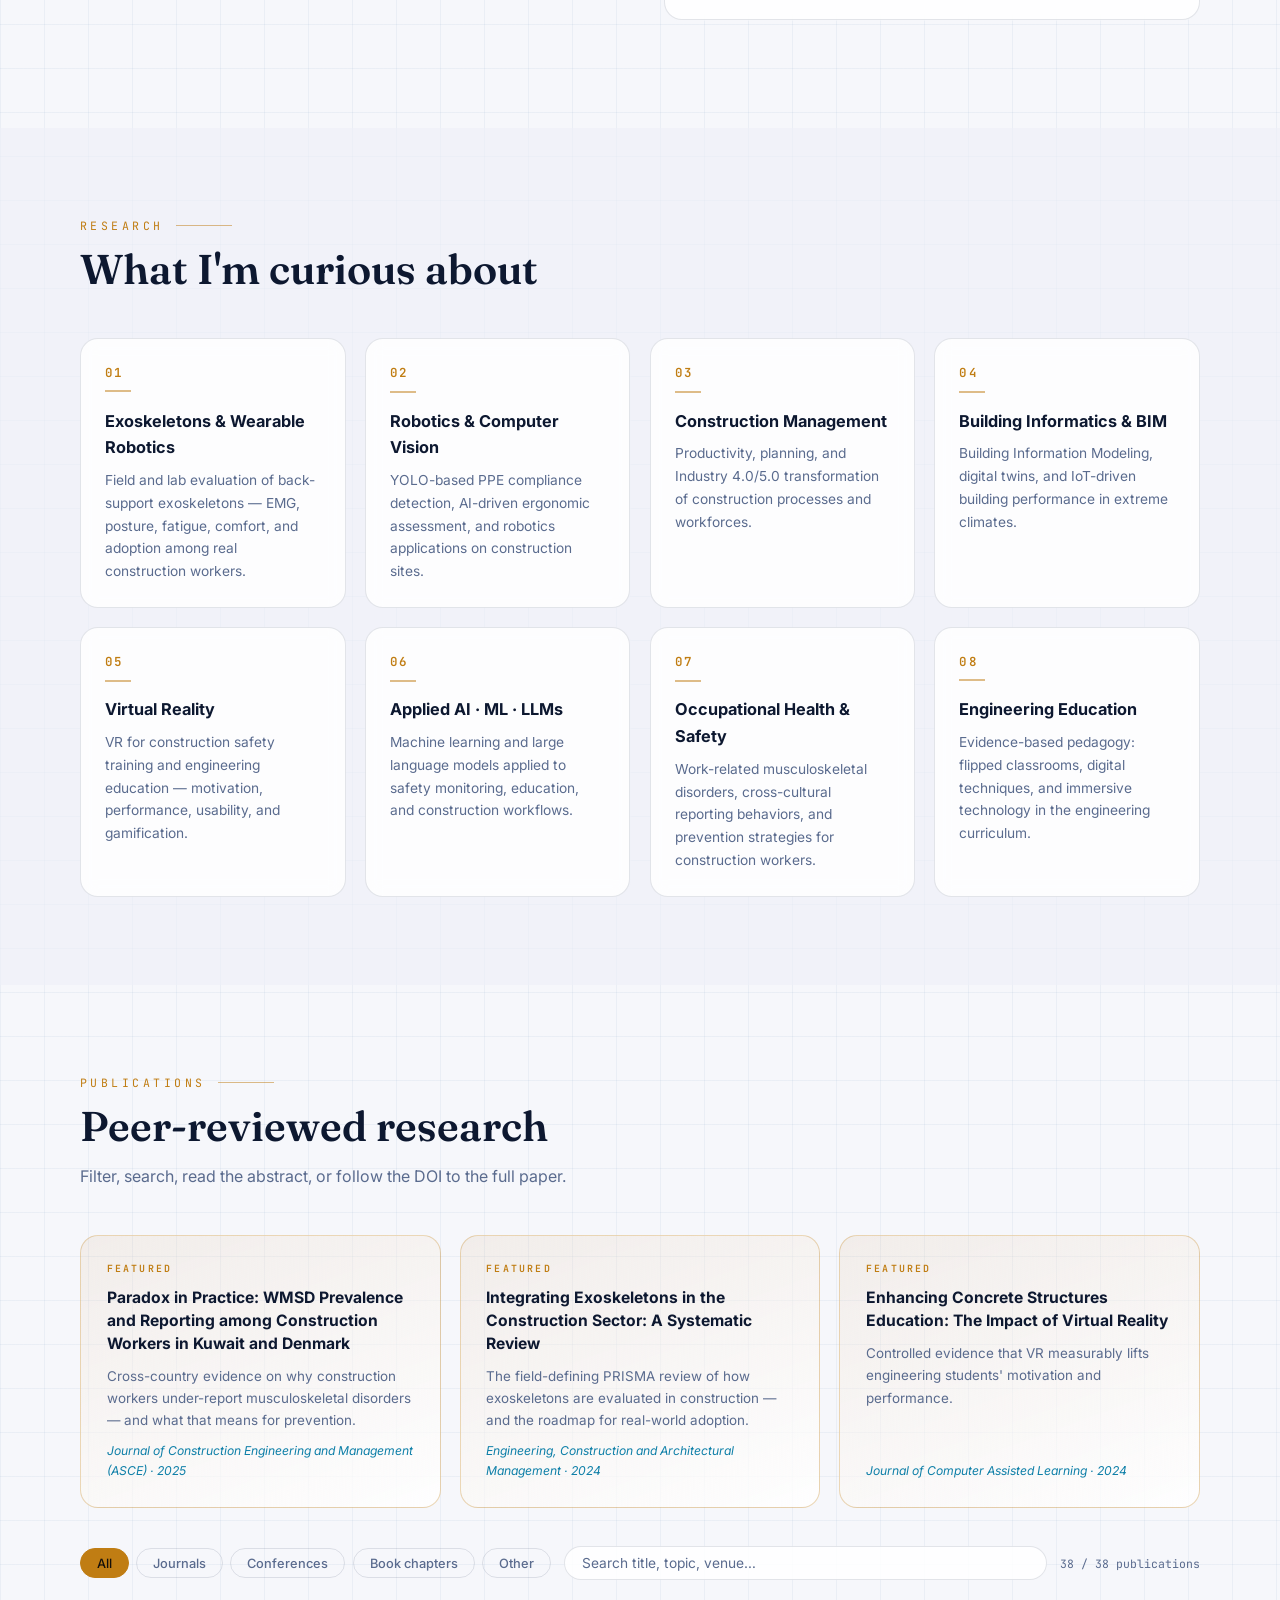
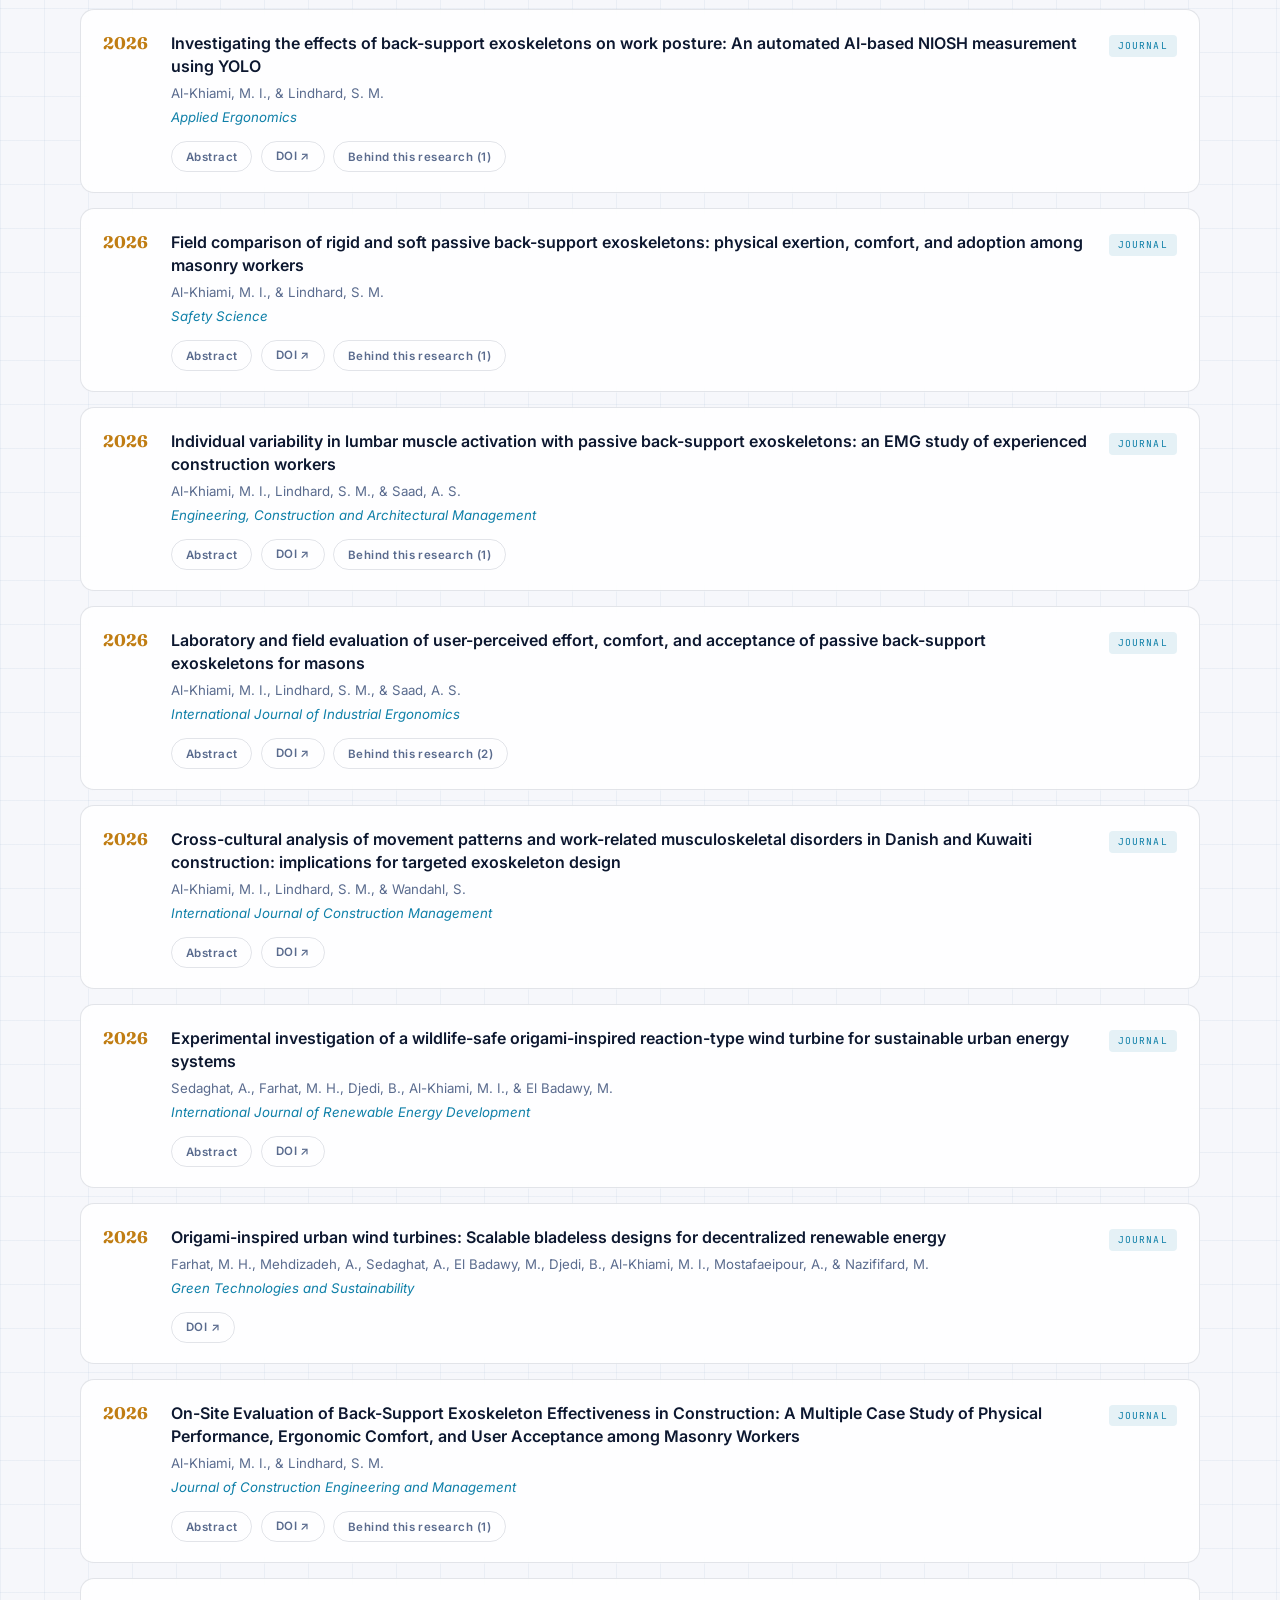
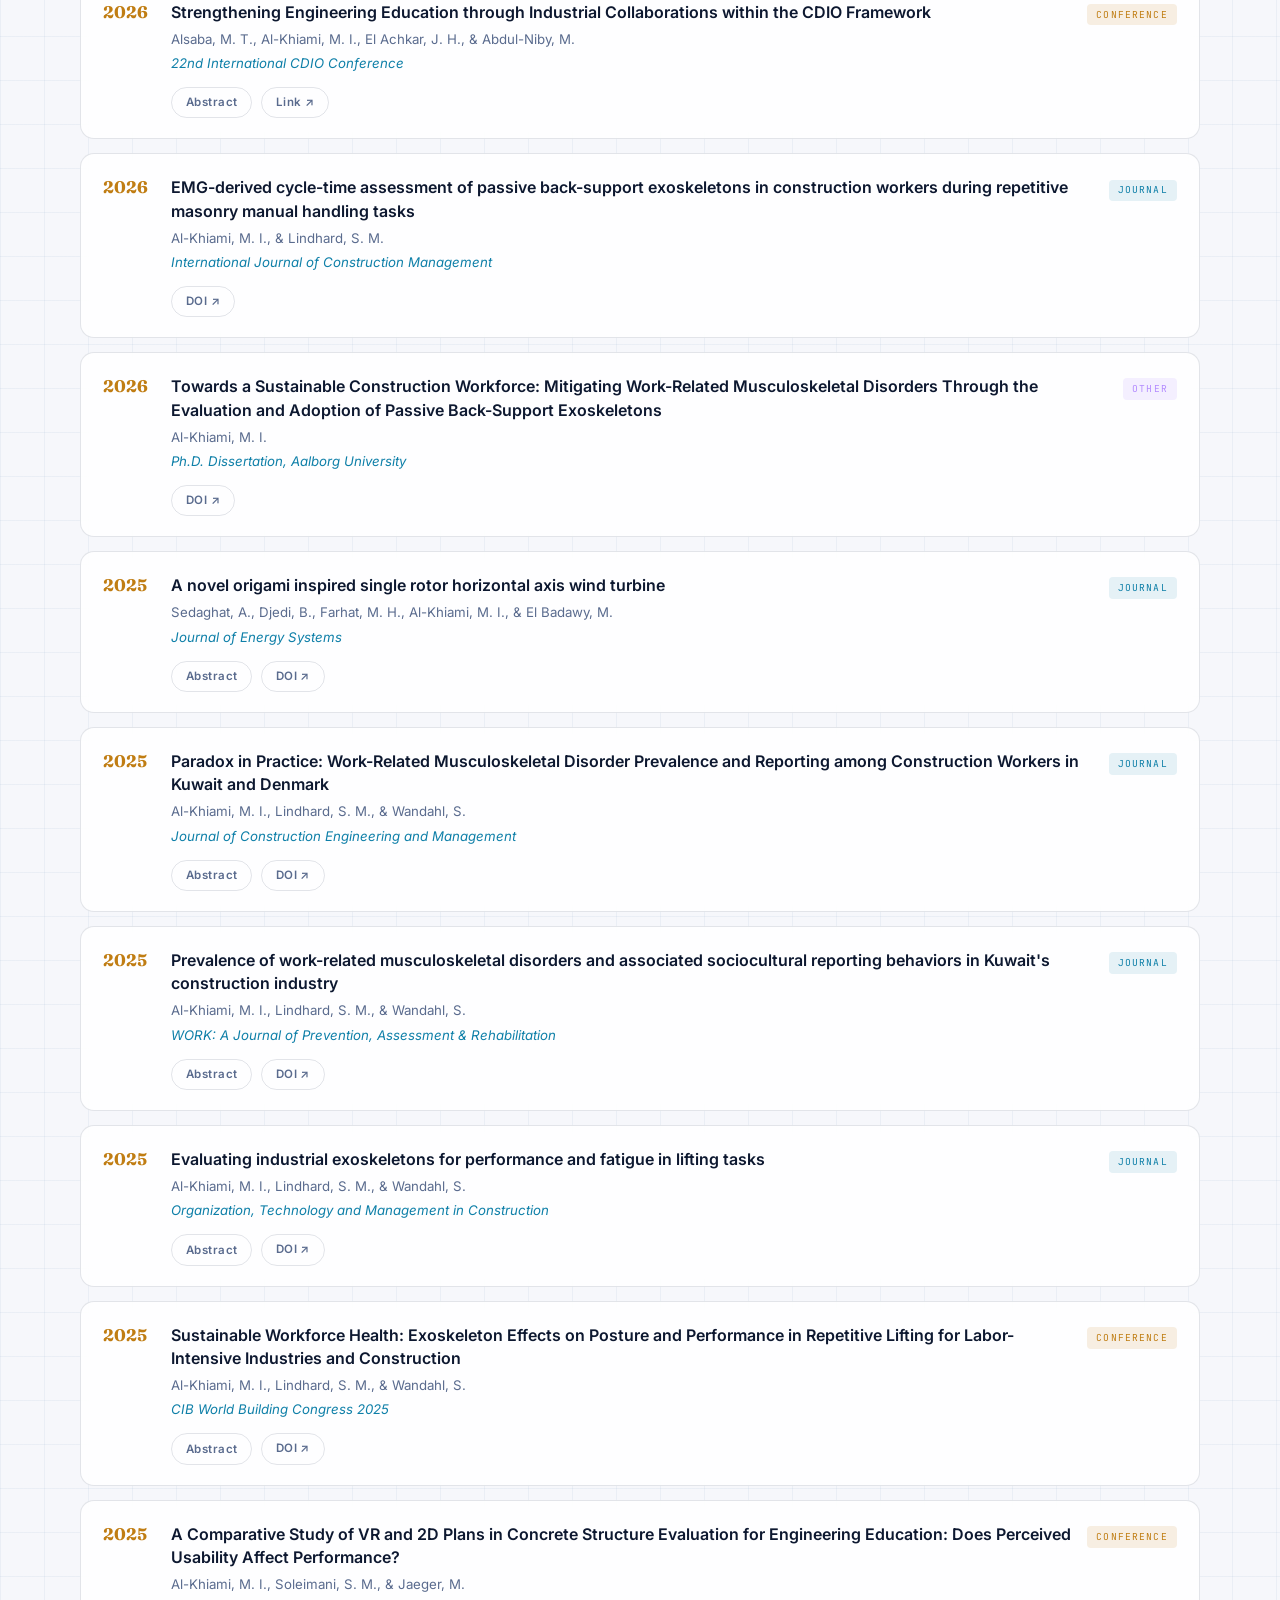
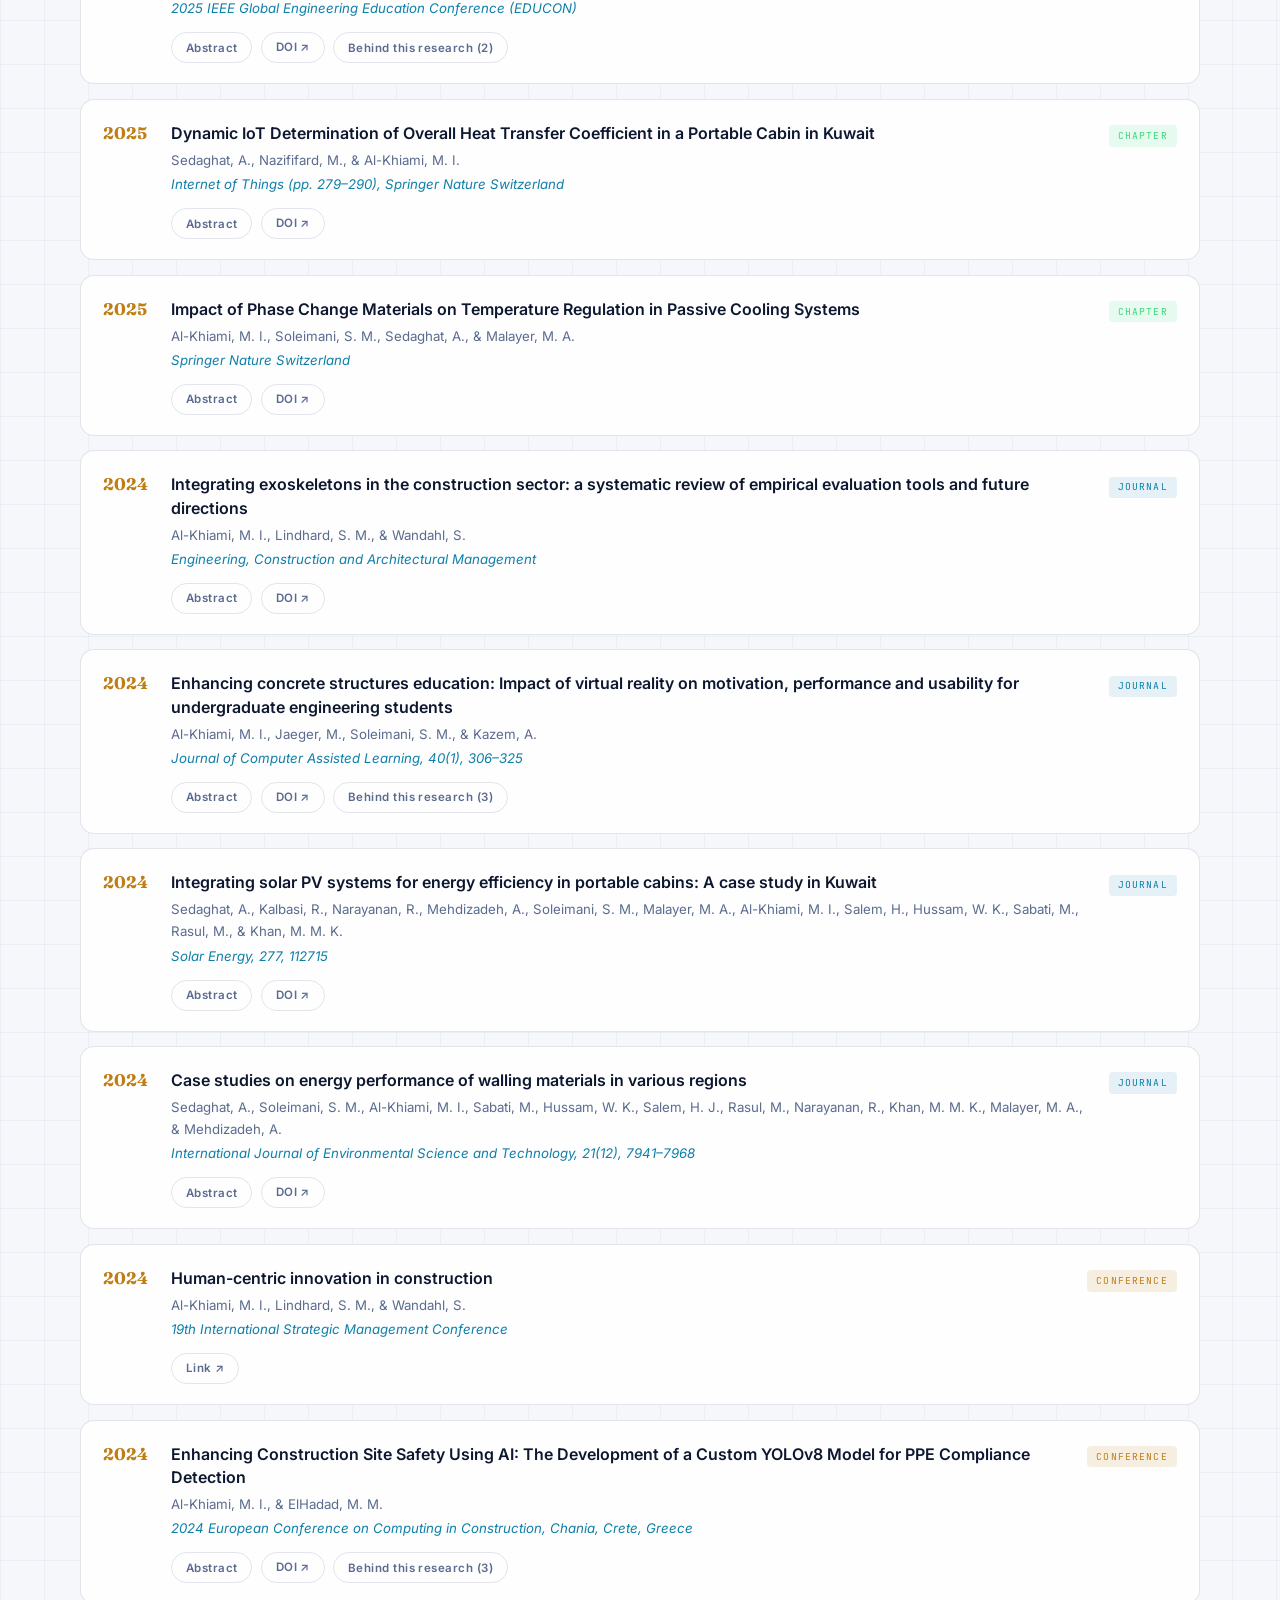
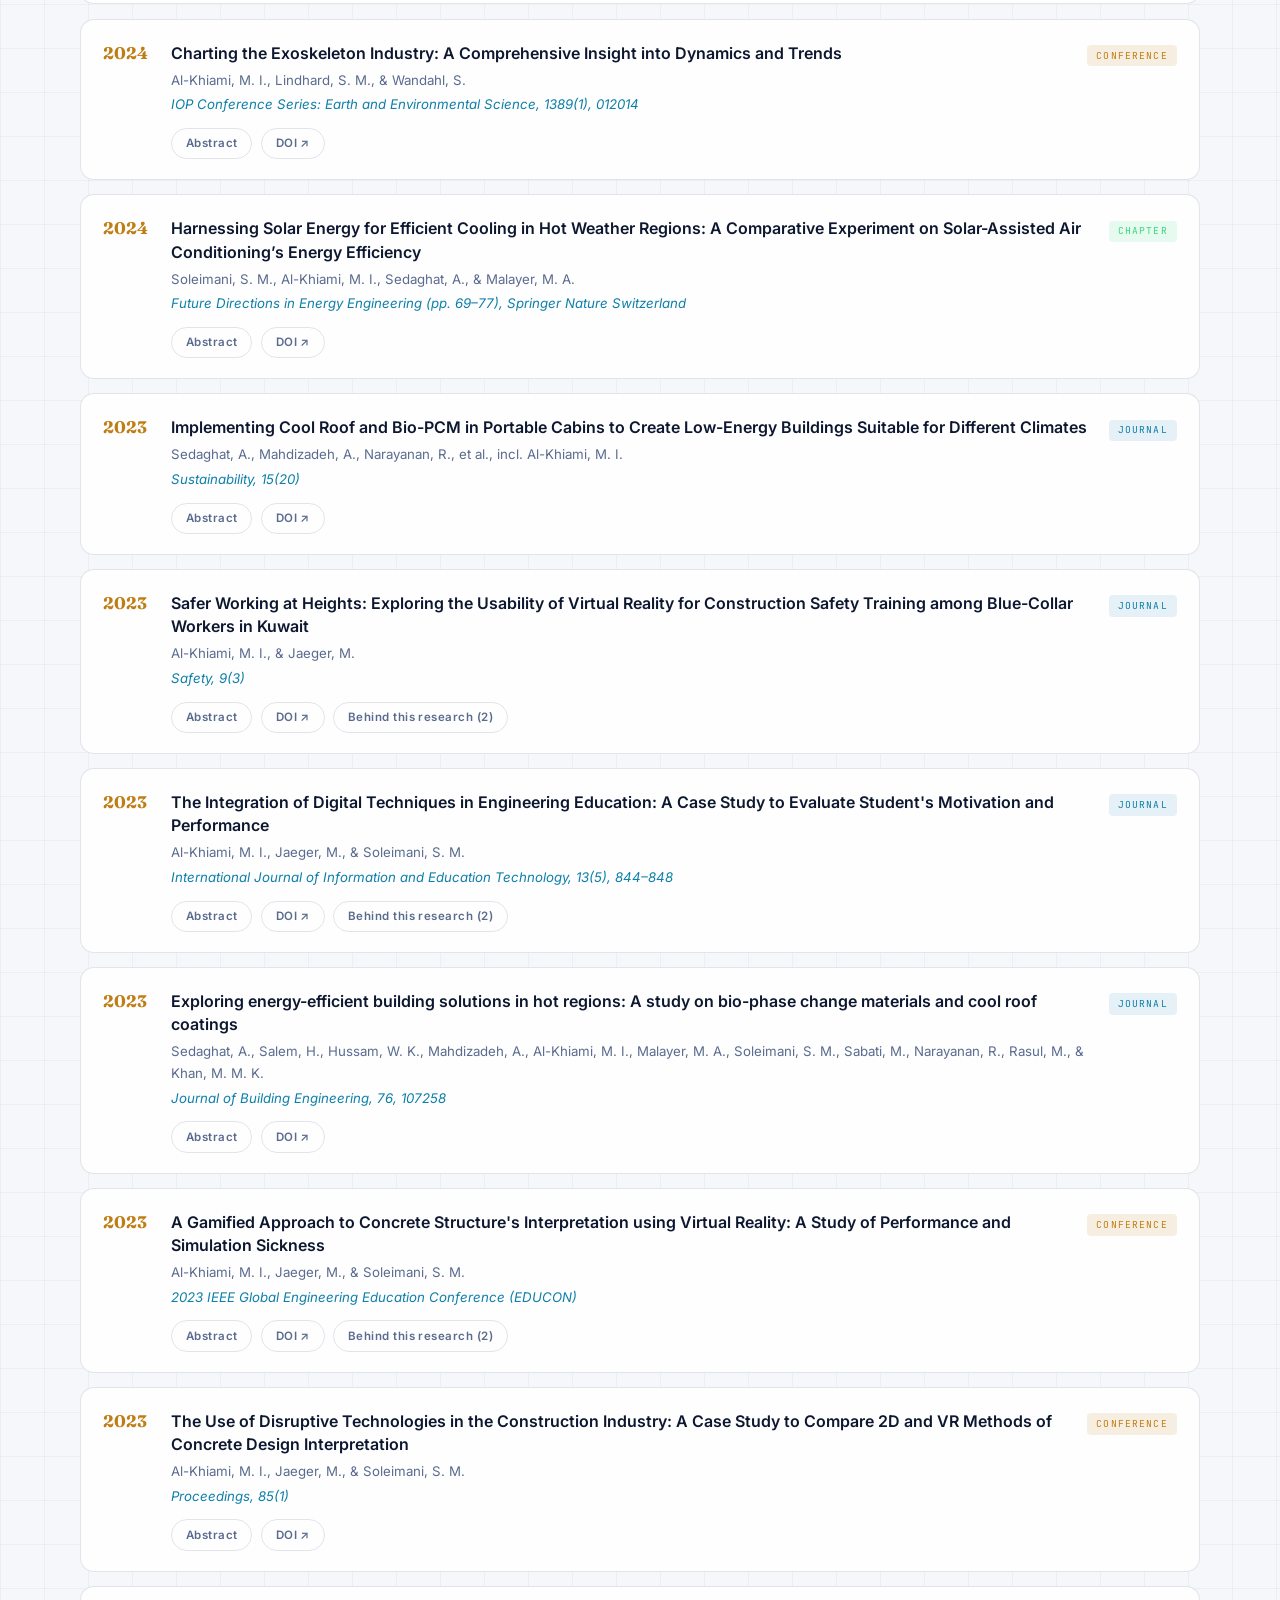
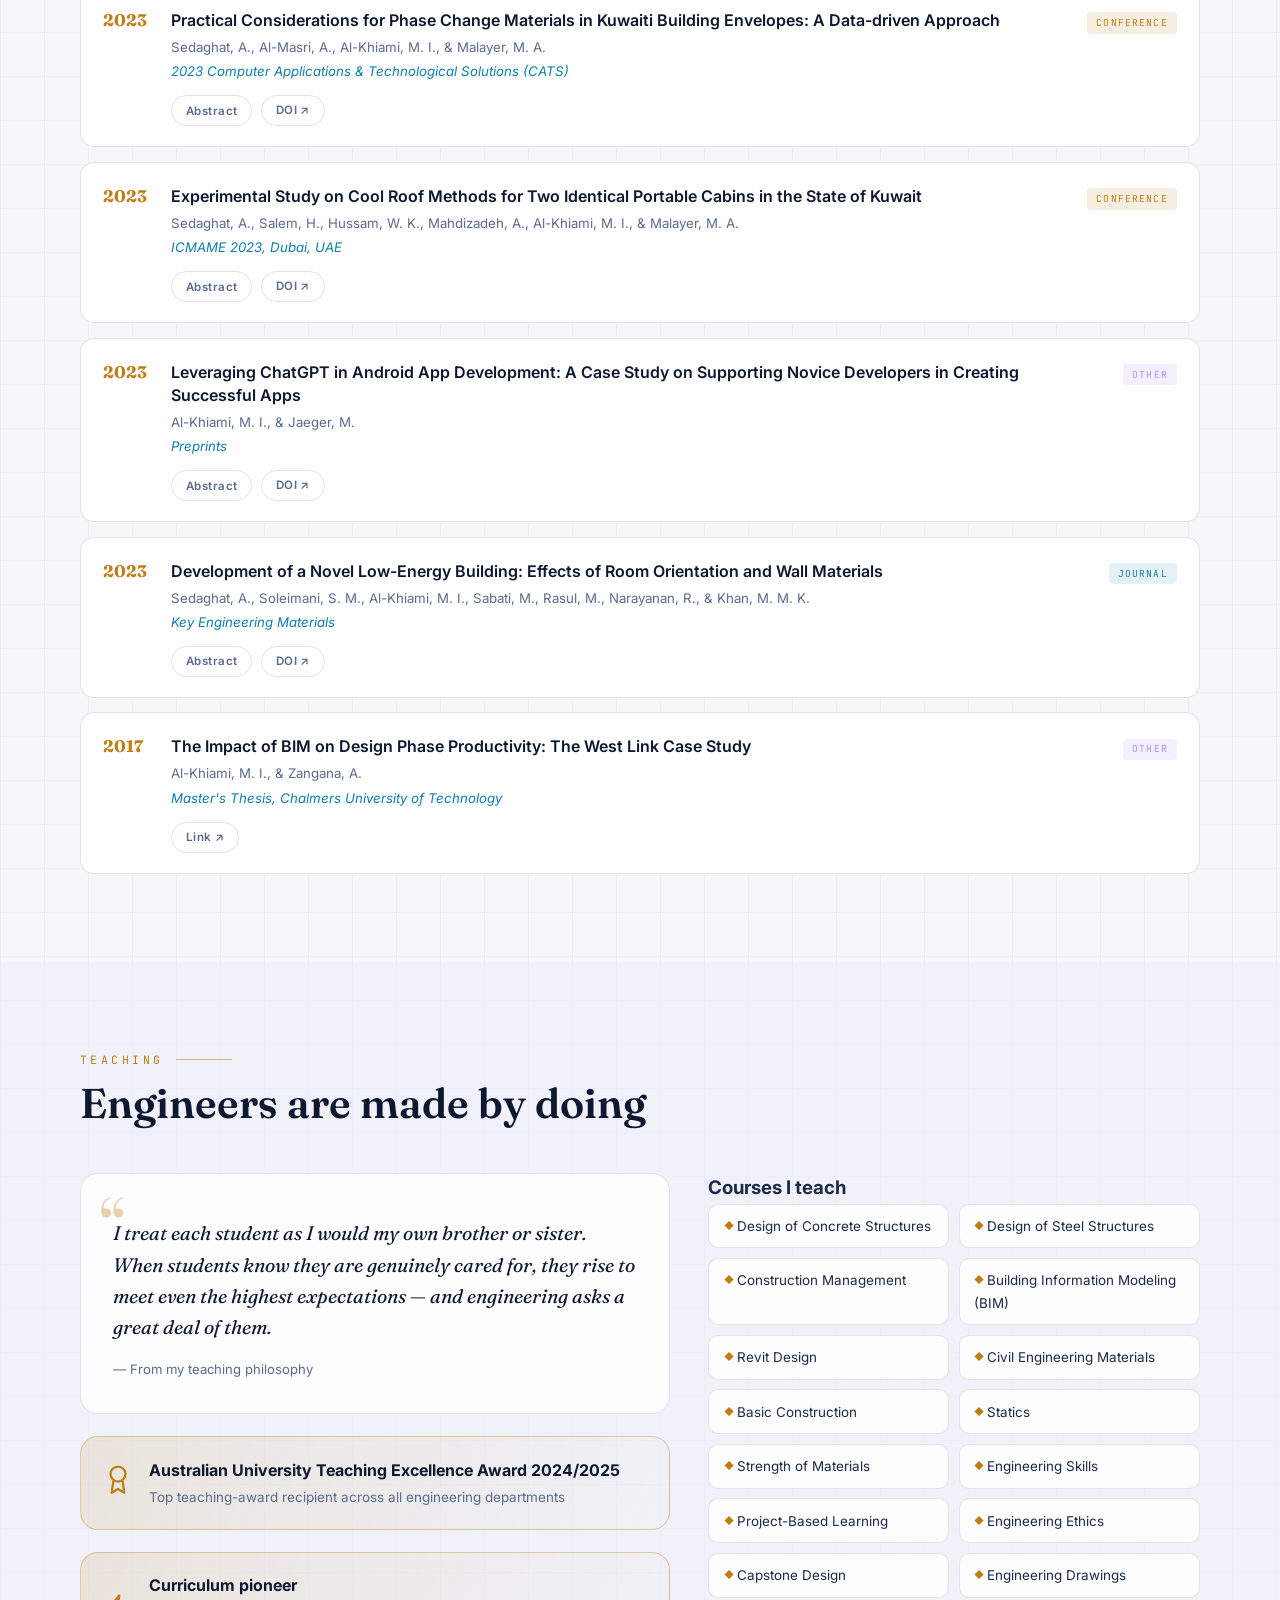
==== commit fd67e77c: "Add Bassam to the hero name (hero only) Co-Authored-By: Claude Fable 5 <noreply@anthropic.com>" ====
--- a/index.html
+++ b/index.html
@@ -91,7 +91,7 @@
     <canvas id="particle-canvas"></canvas>
     <div class="container hero-content">
       <div class="hero-kicker">Assistant Professor · Chartered Professional Engineer</div>
-      <h1>Mohamad Iyad<br /><em>Al-Khiami</em></h1>
+      <h1>Mohamad Iyad Bassam<br /><em>Al-Khiami</em></h1>
       <p class="hero-sub">
         <strong>Construction Management &amp; Building Informatics.</strong>
         Researching <span class="hero-rotator" id="hero-rotator">industrial exoskeletons</span><br />
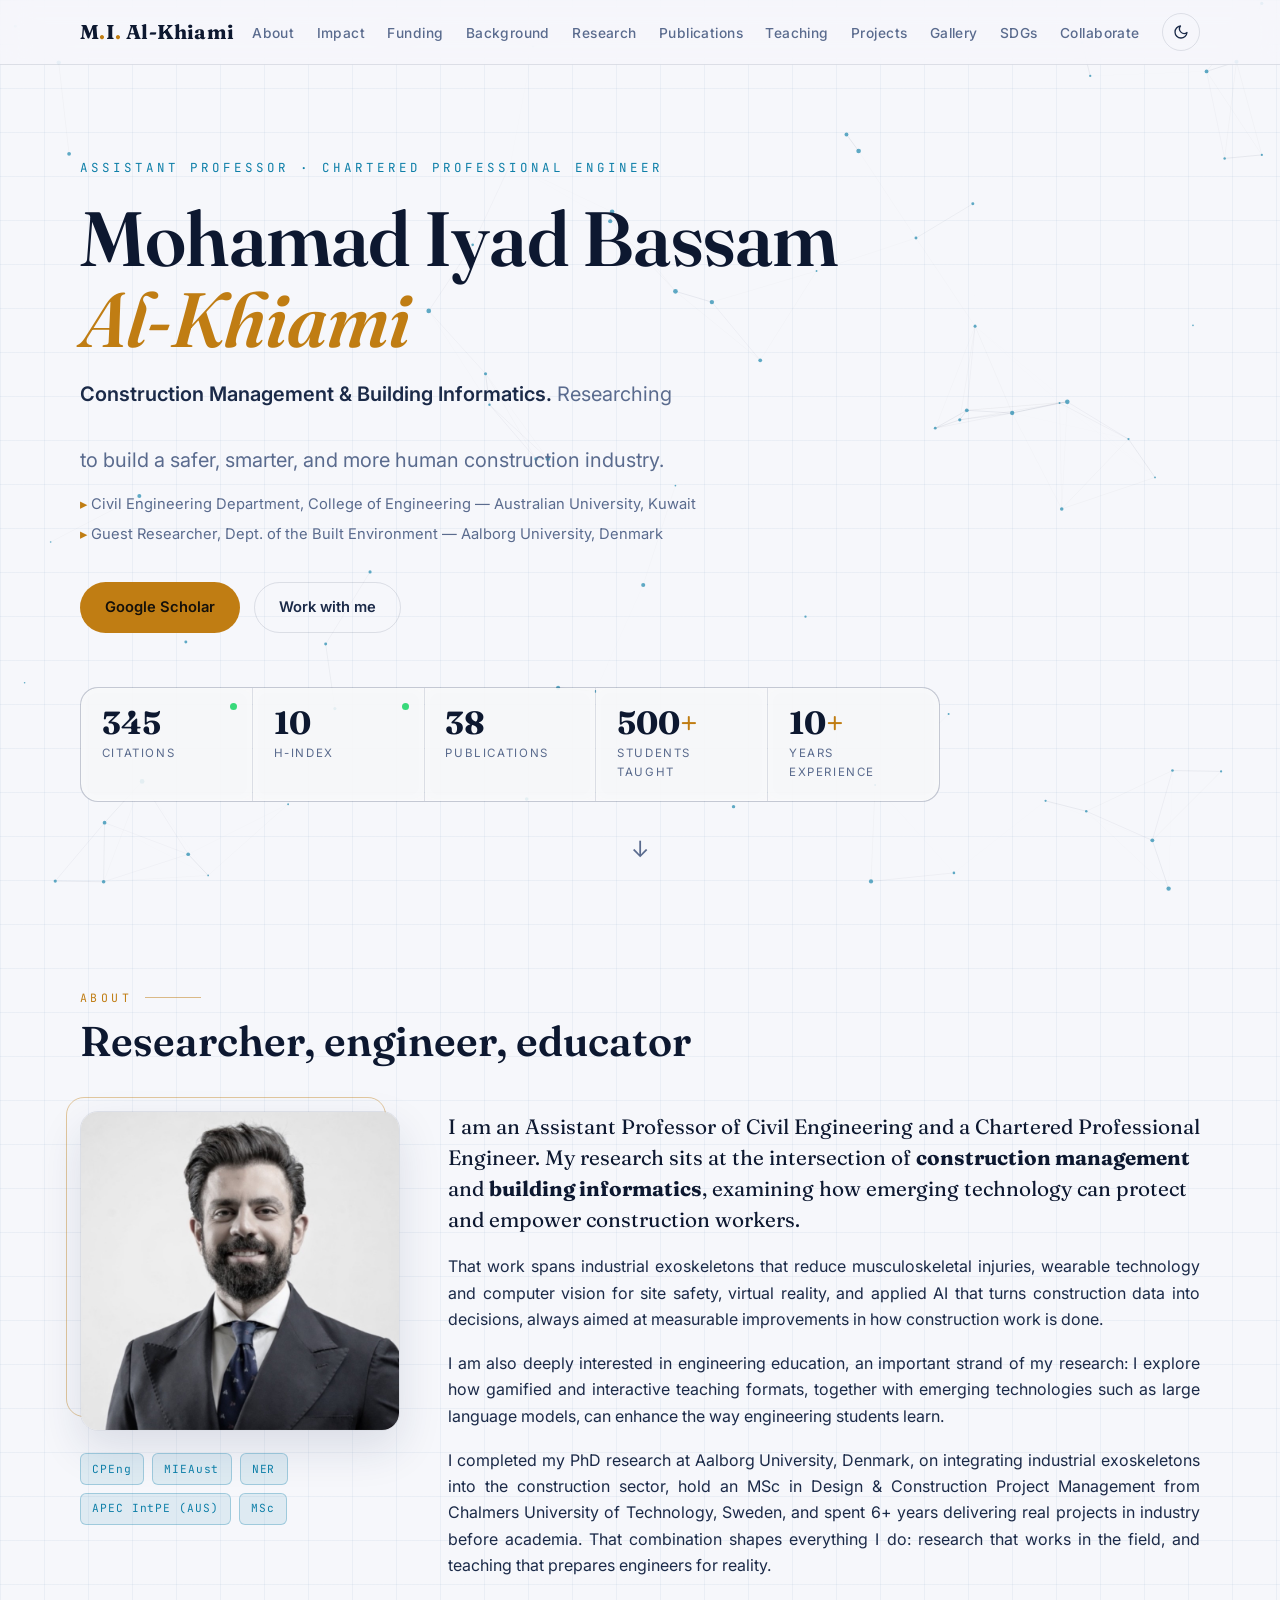
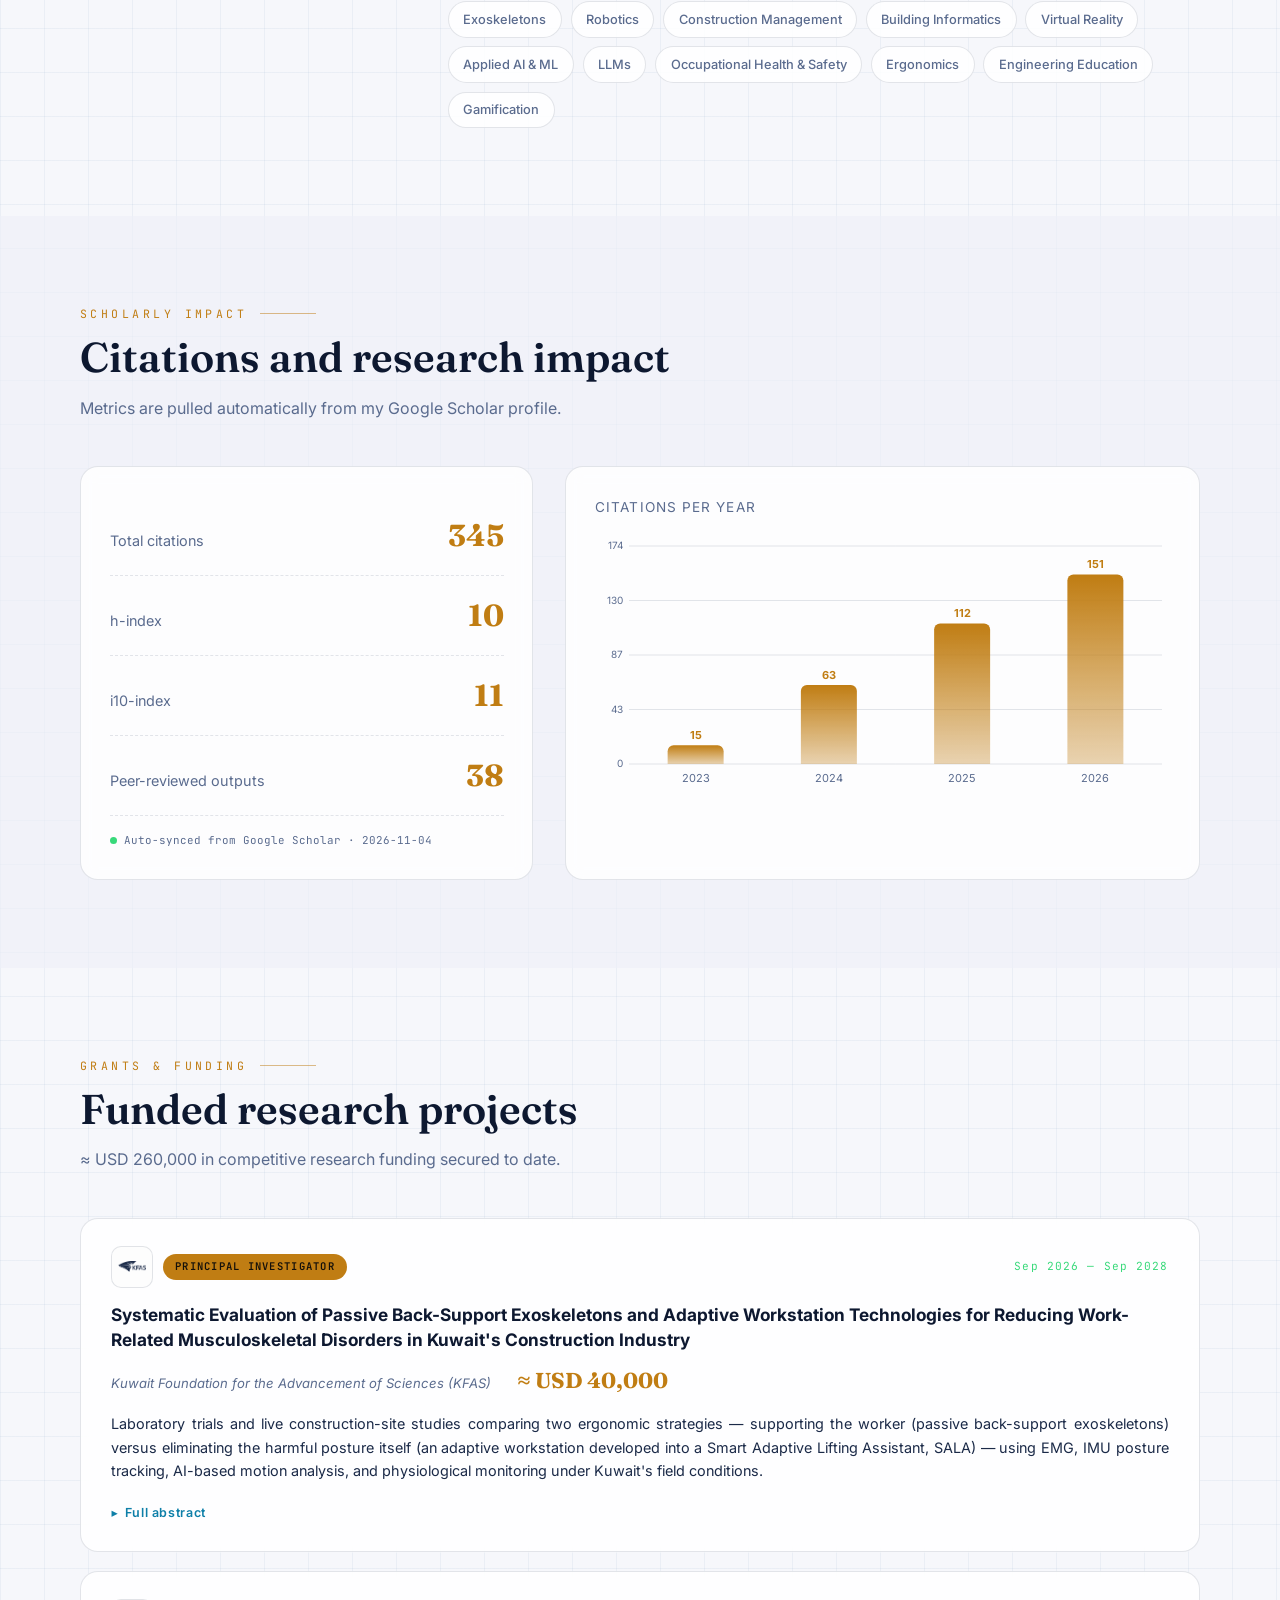
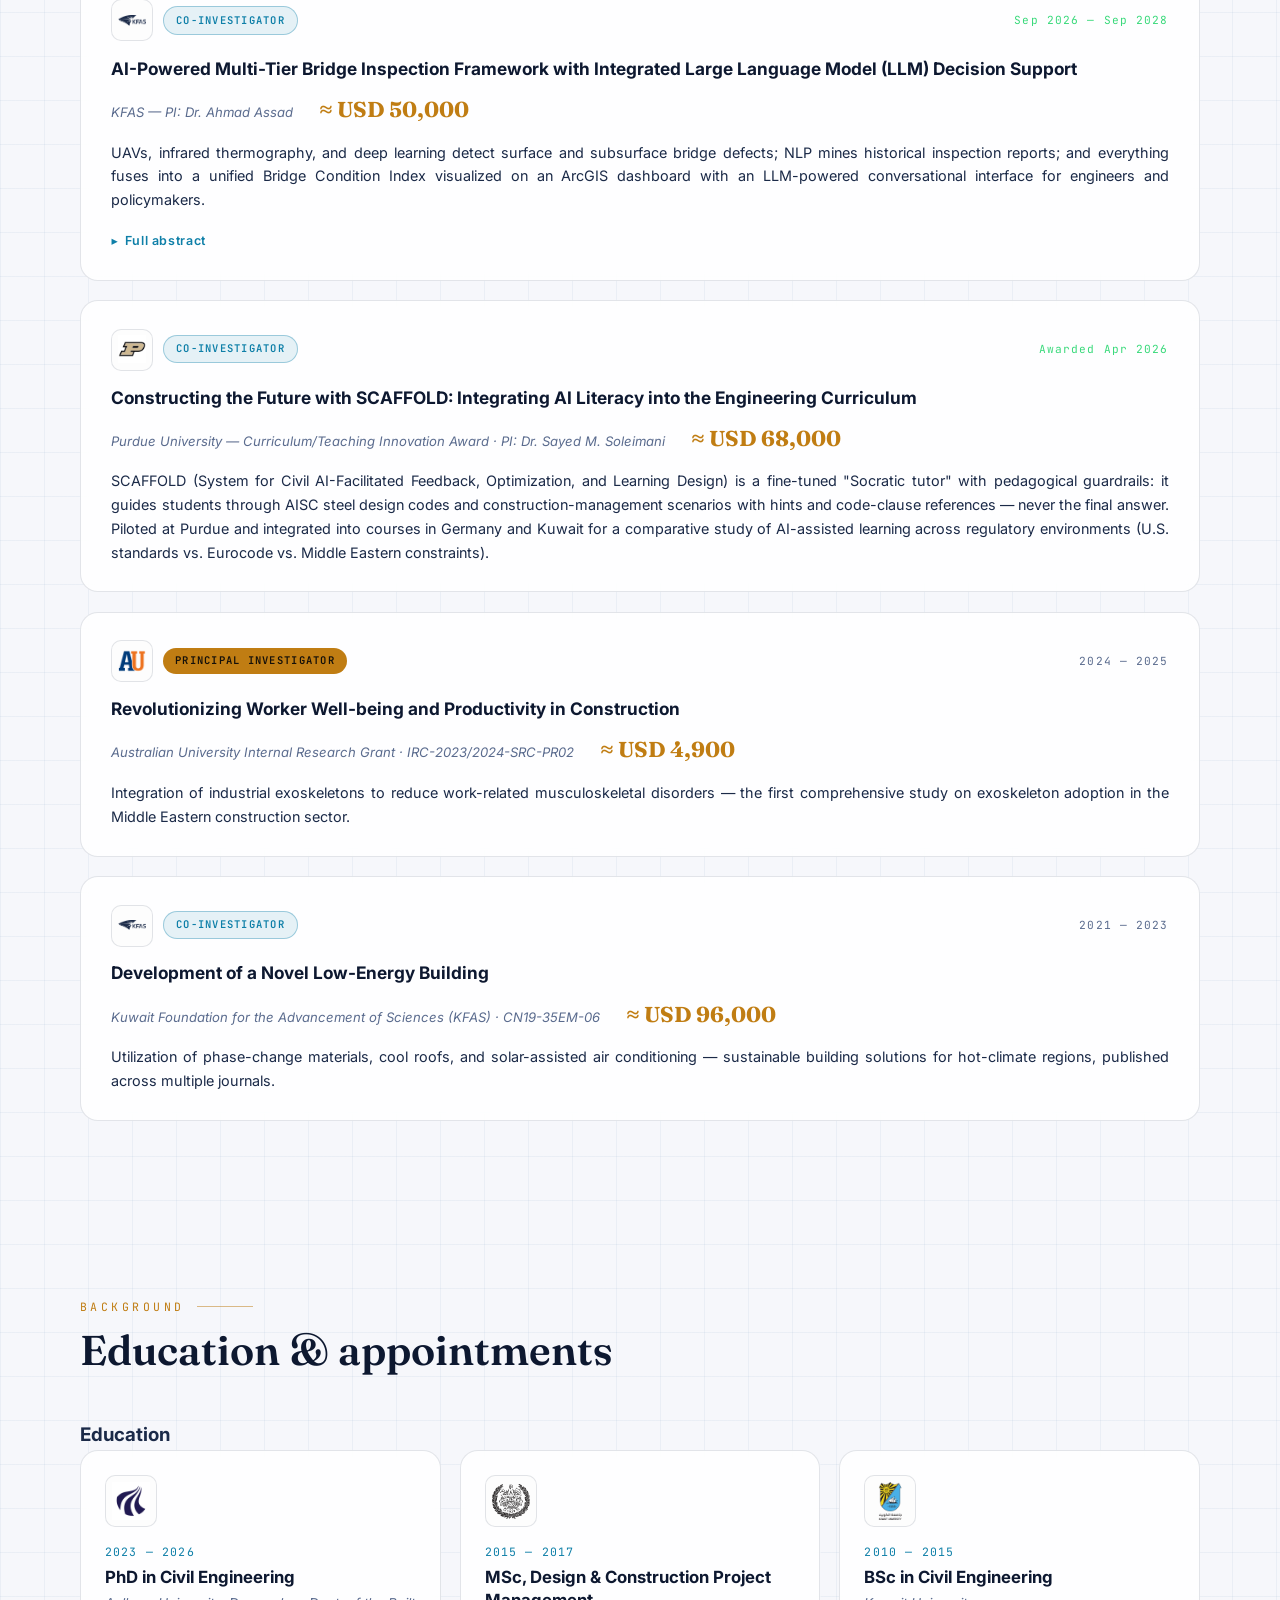
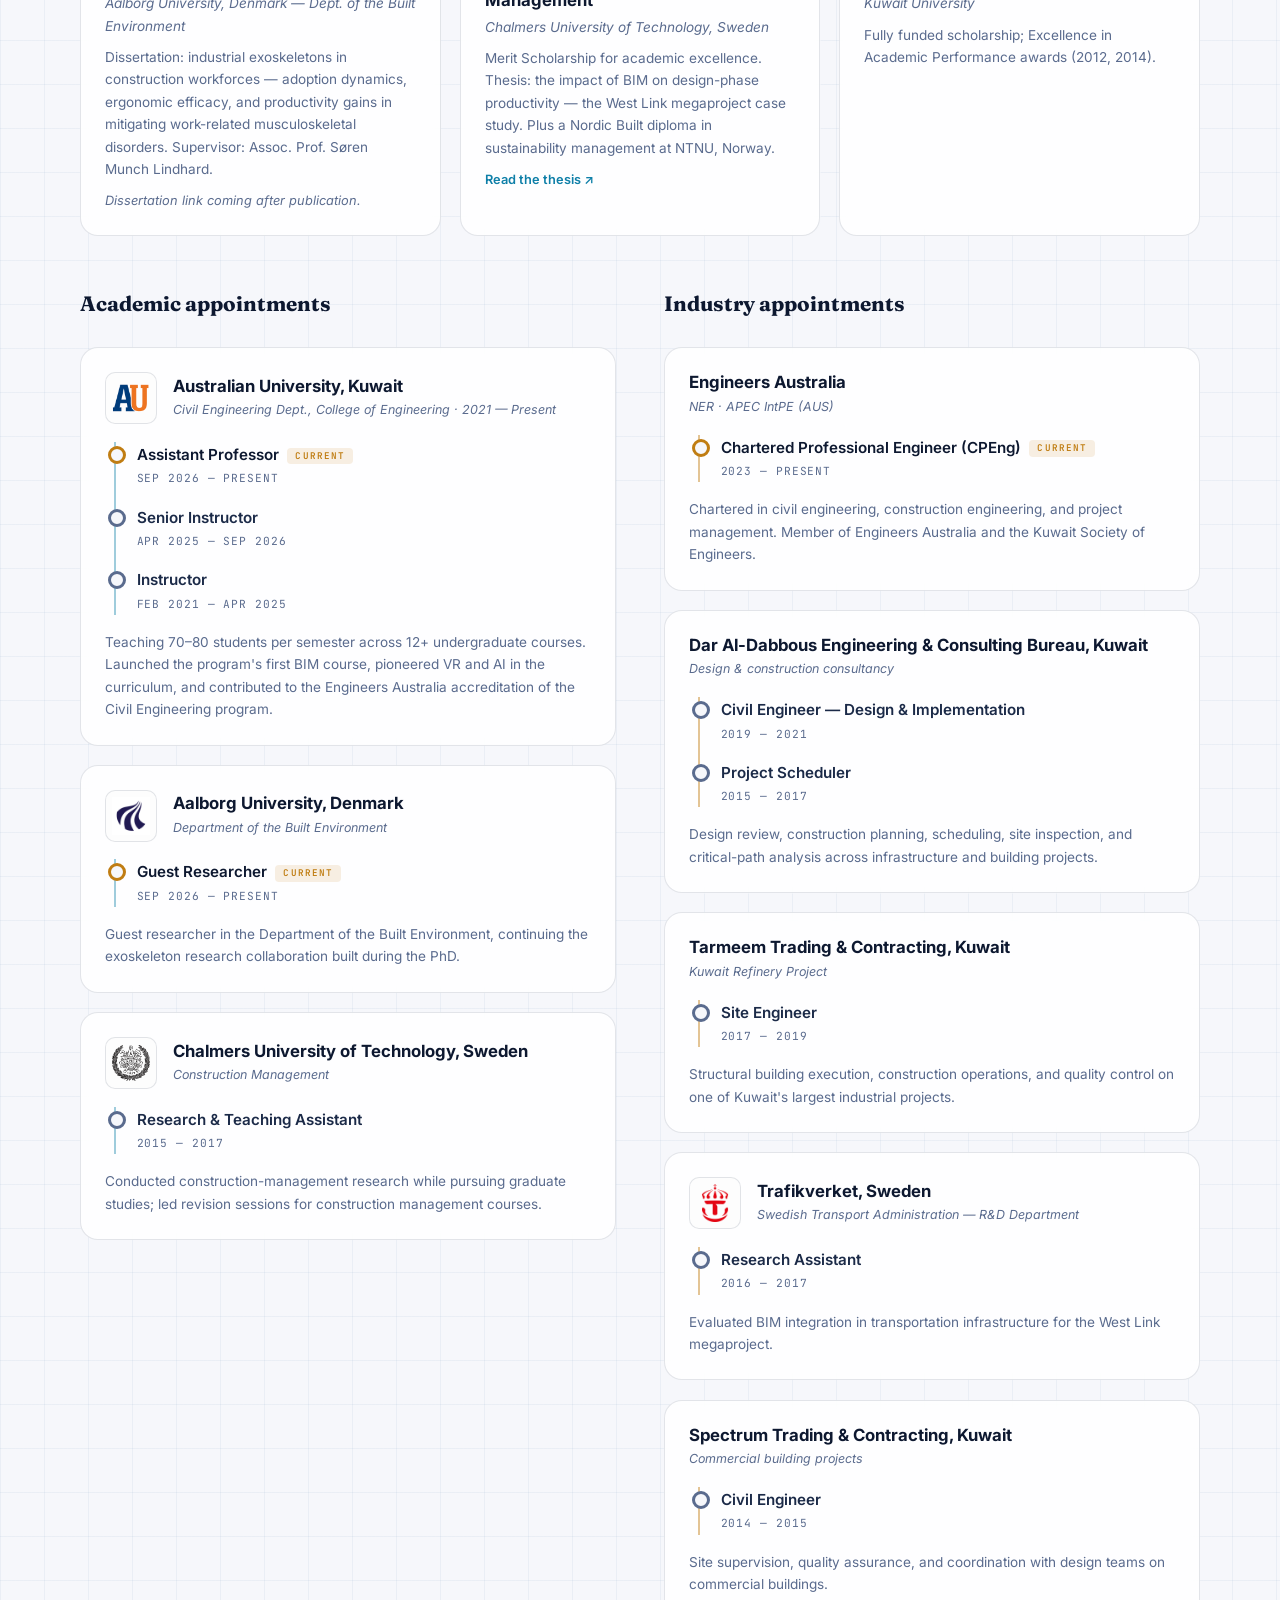
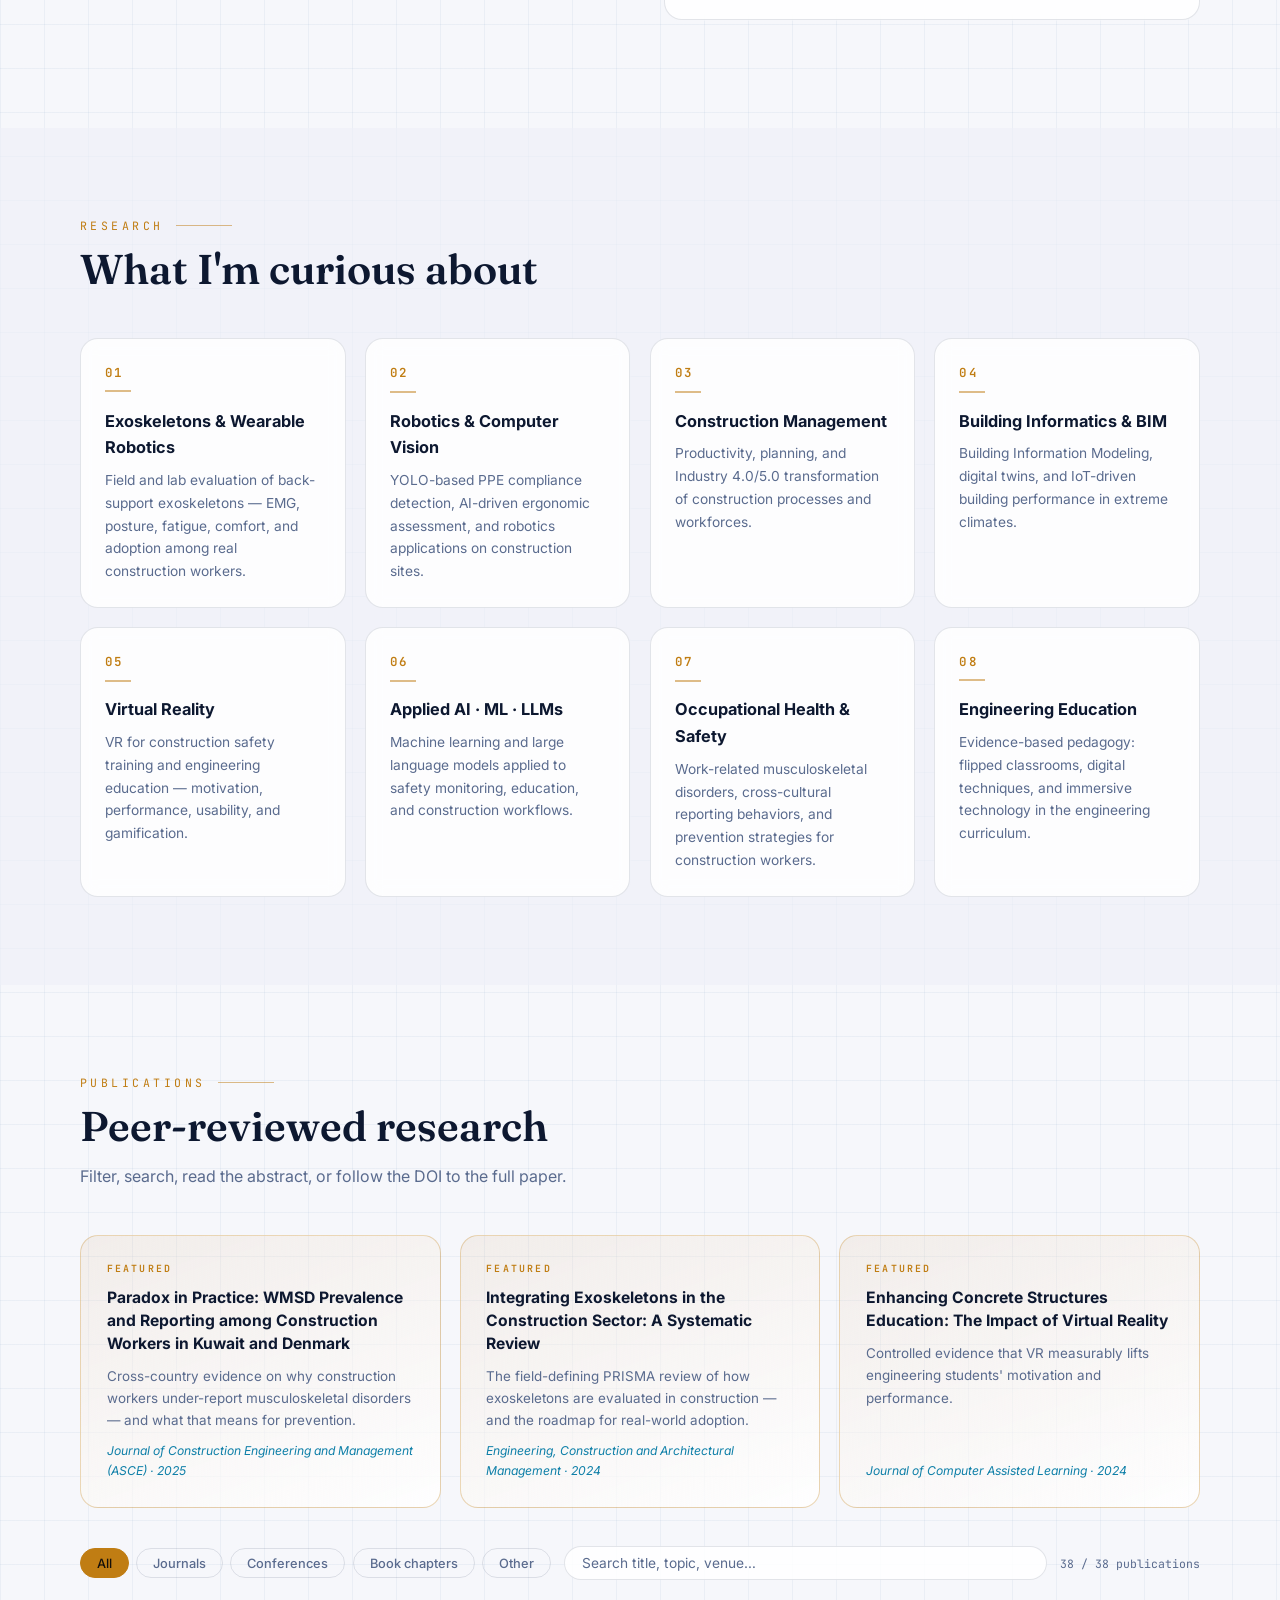
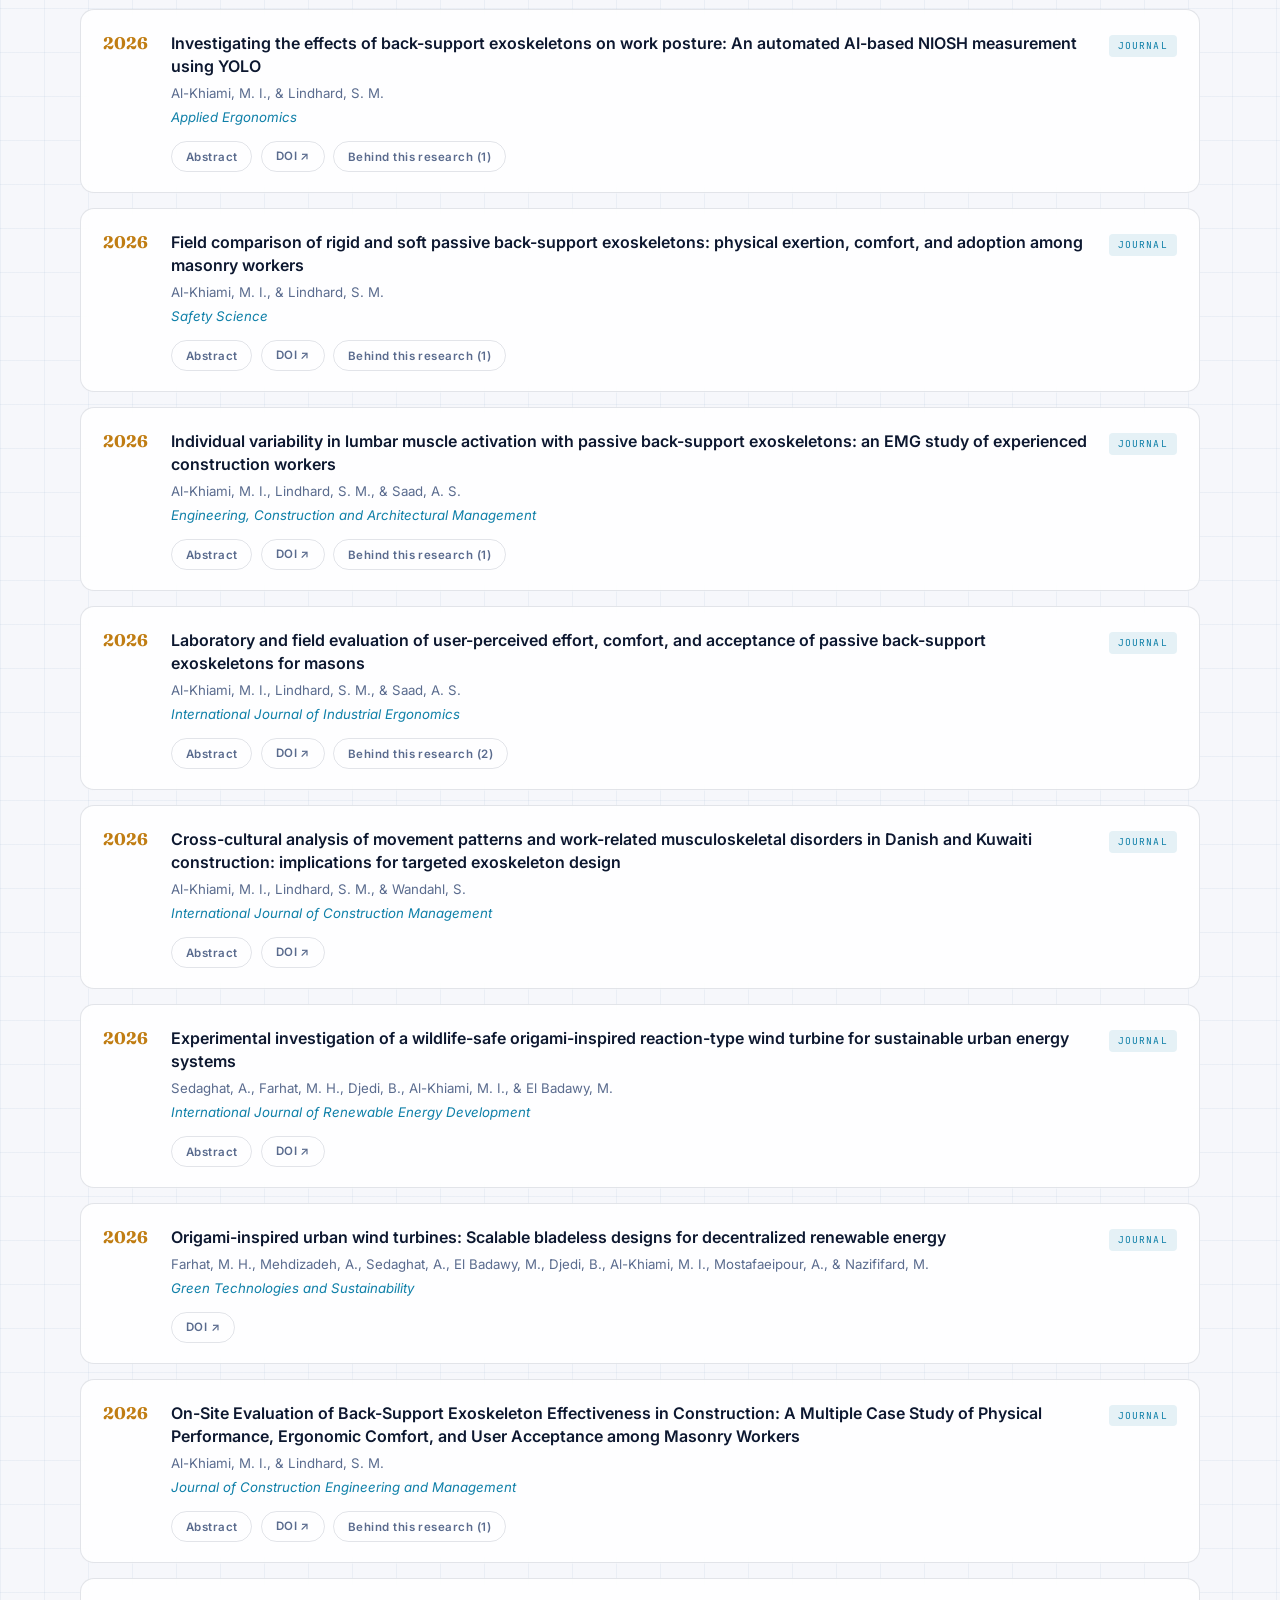
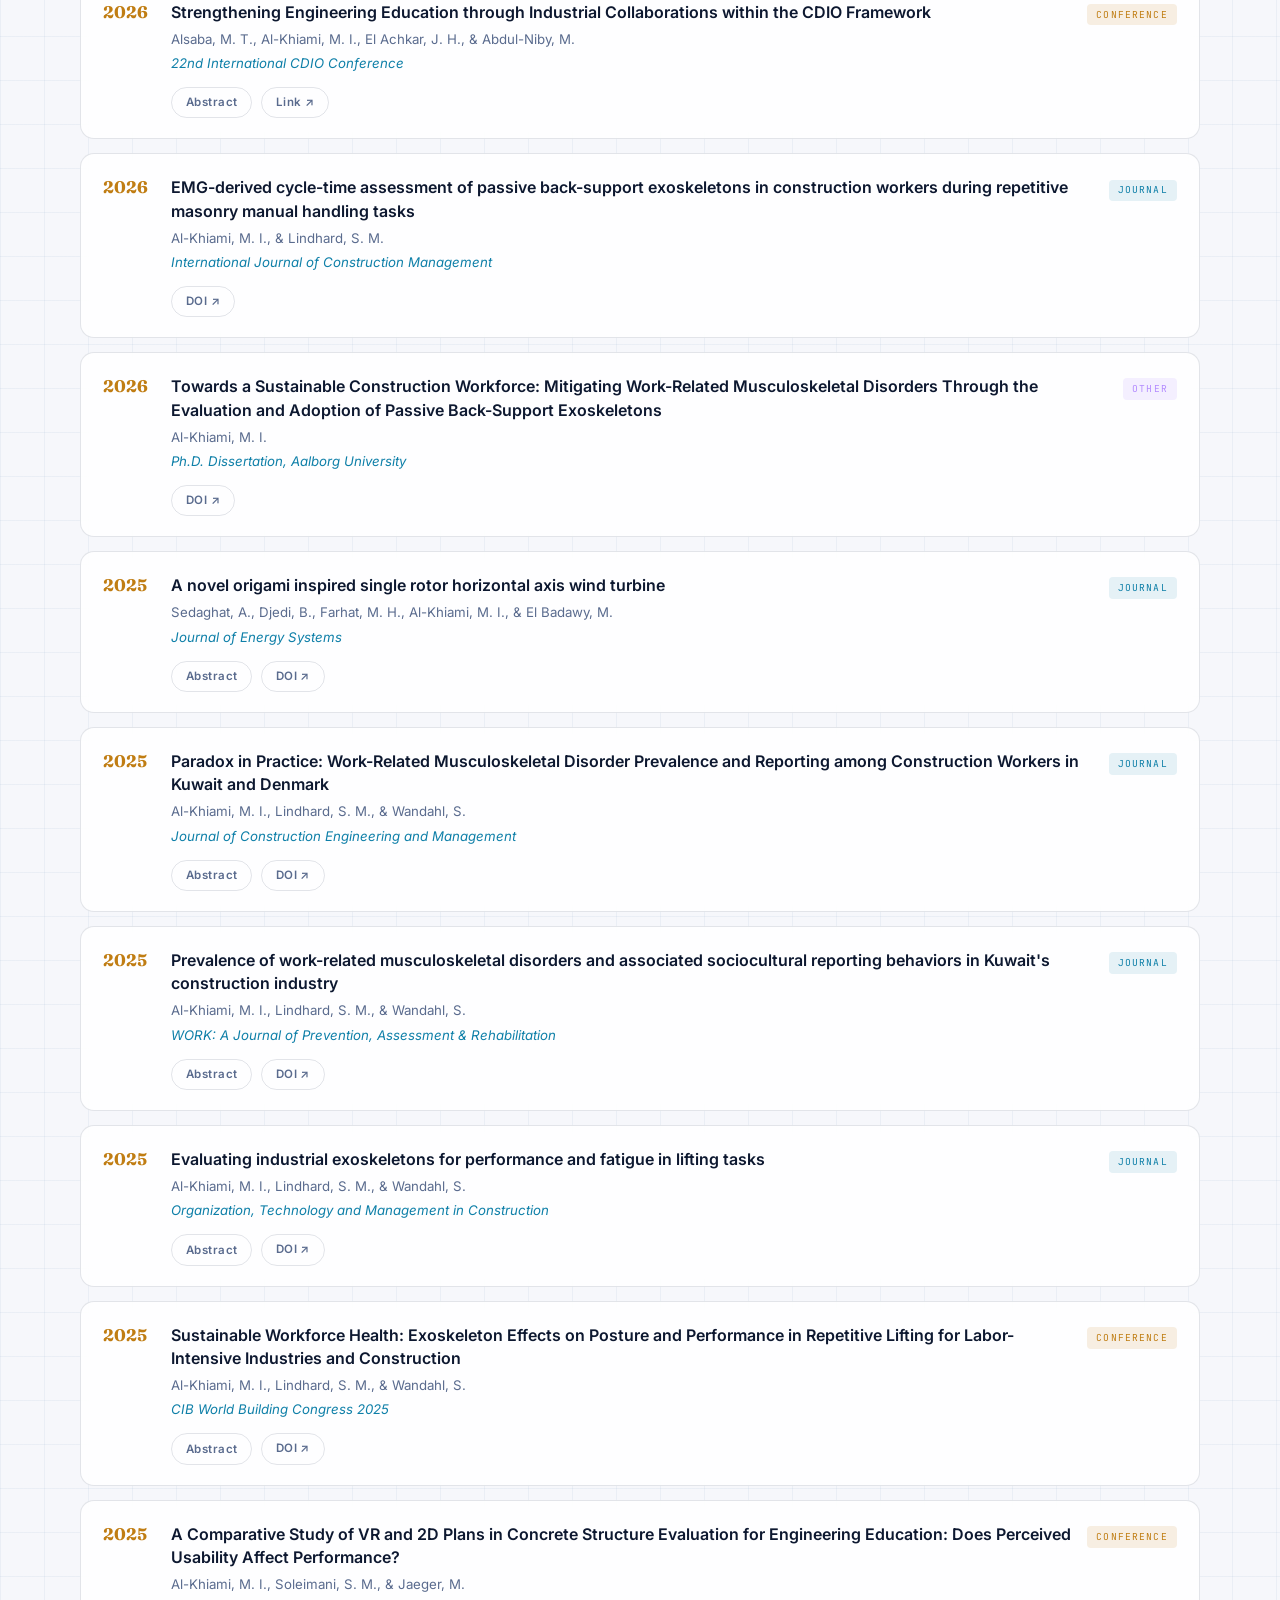
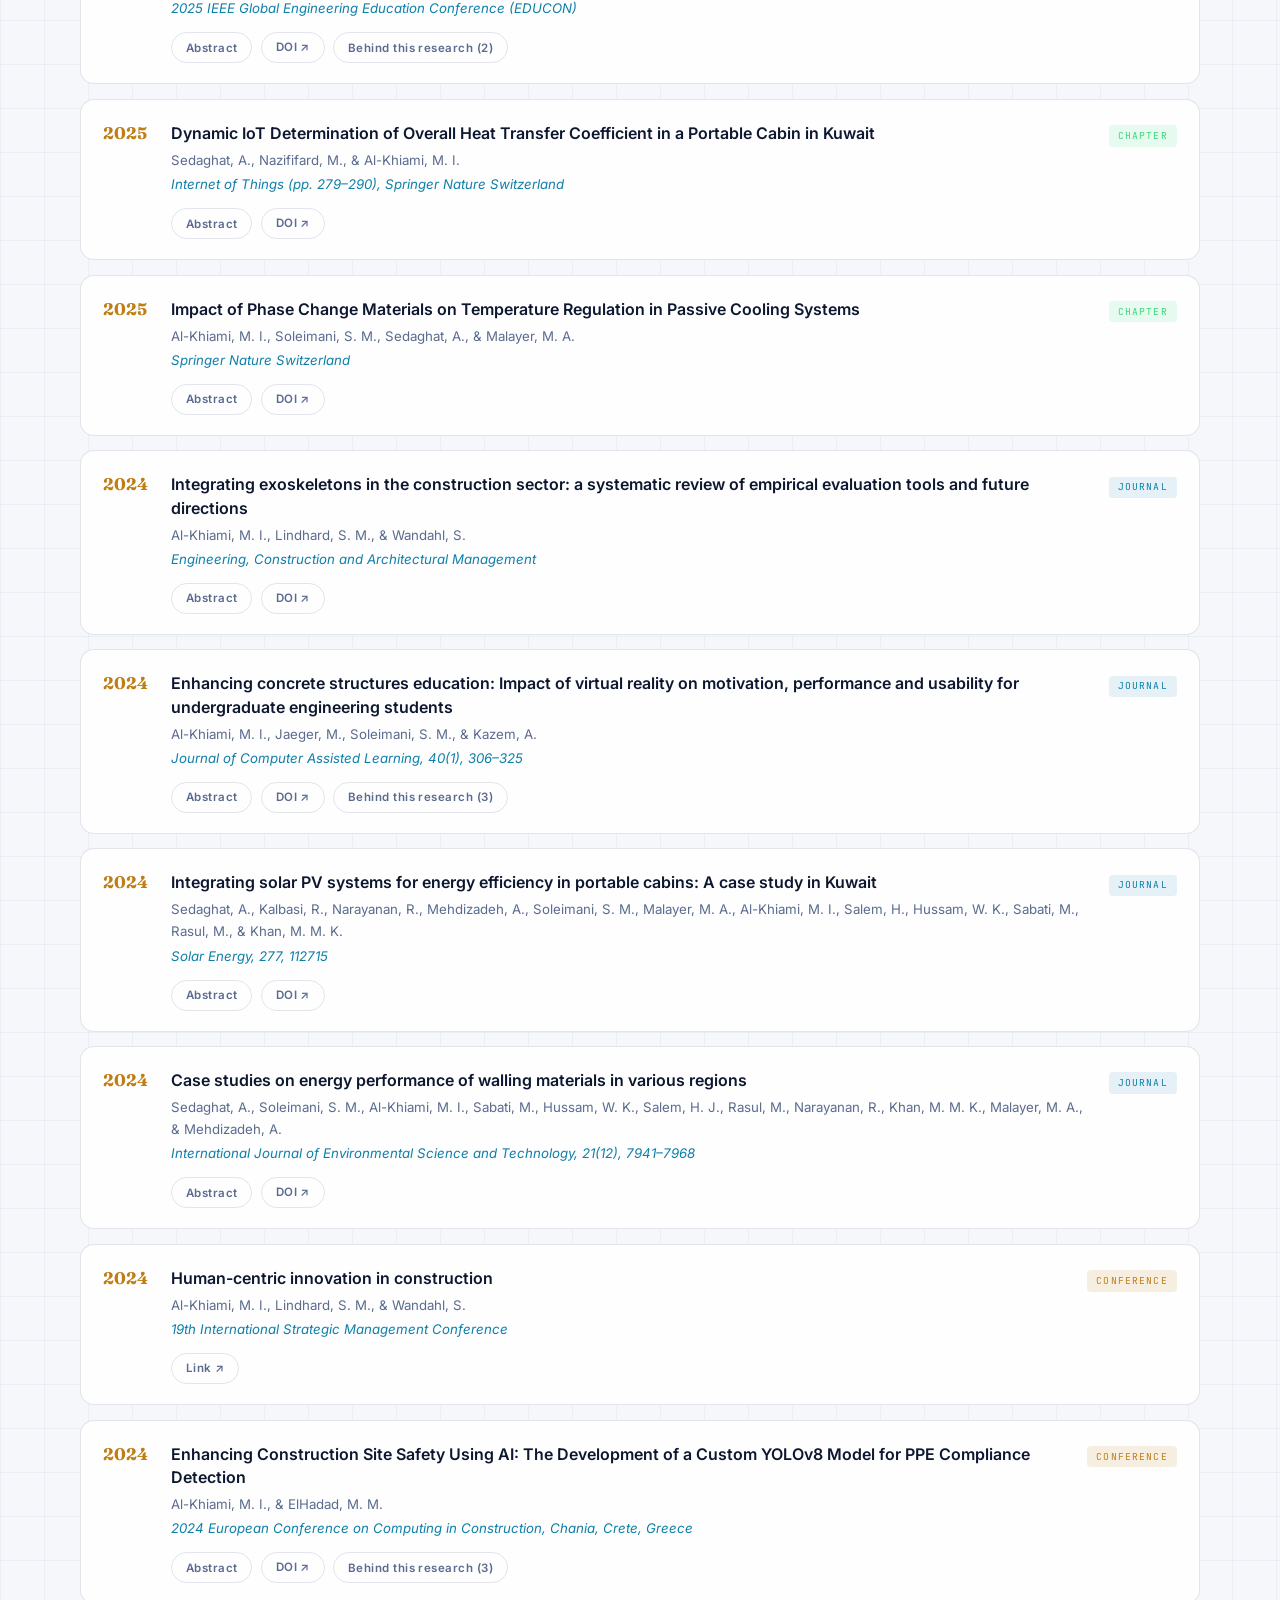
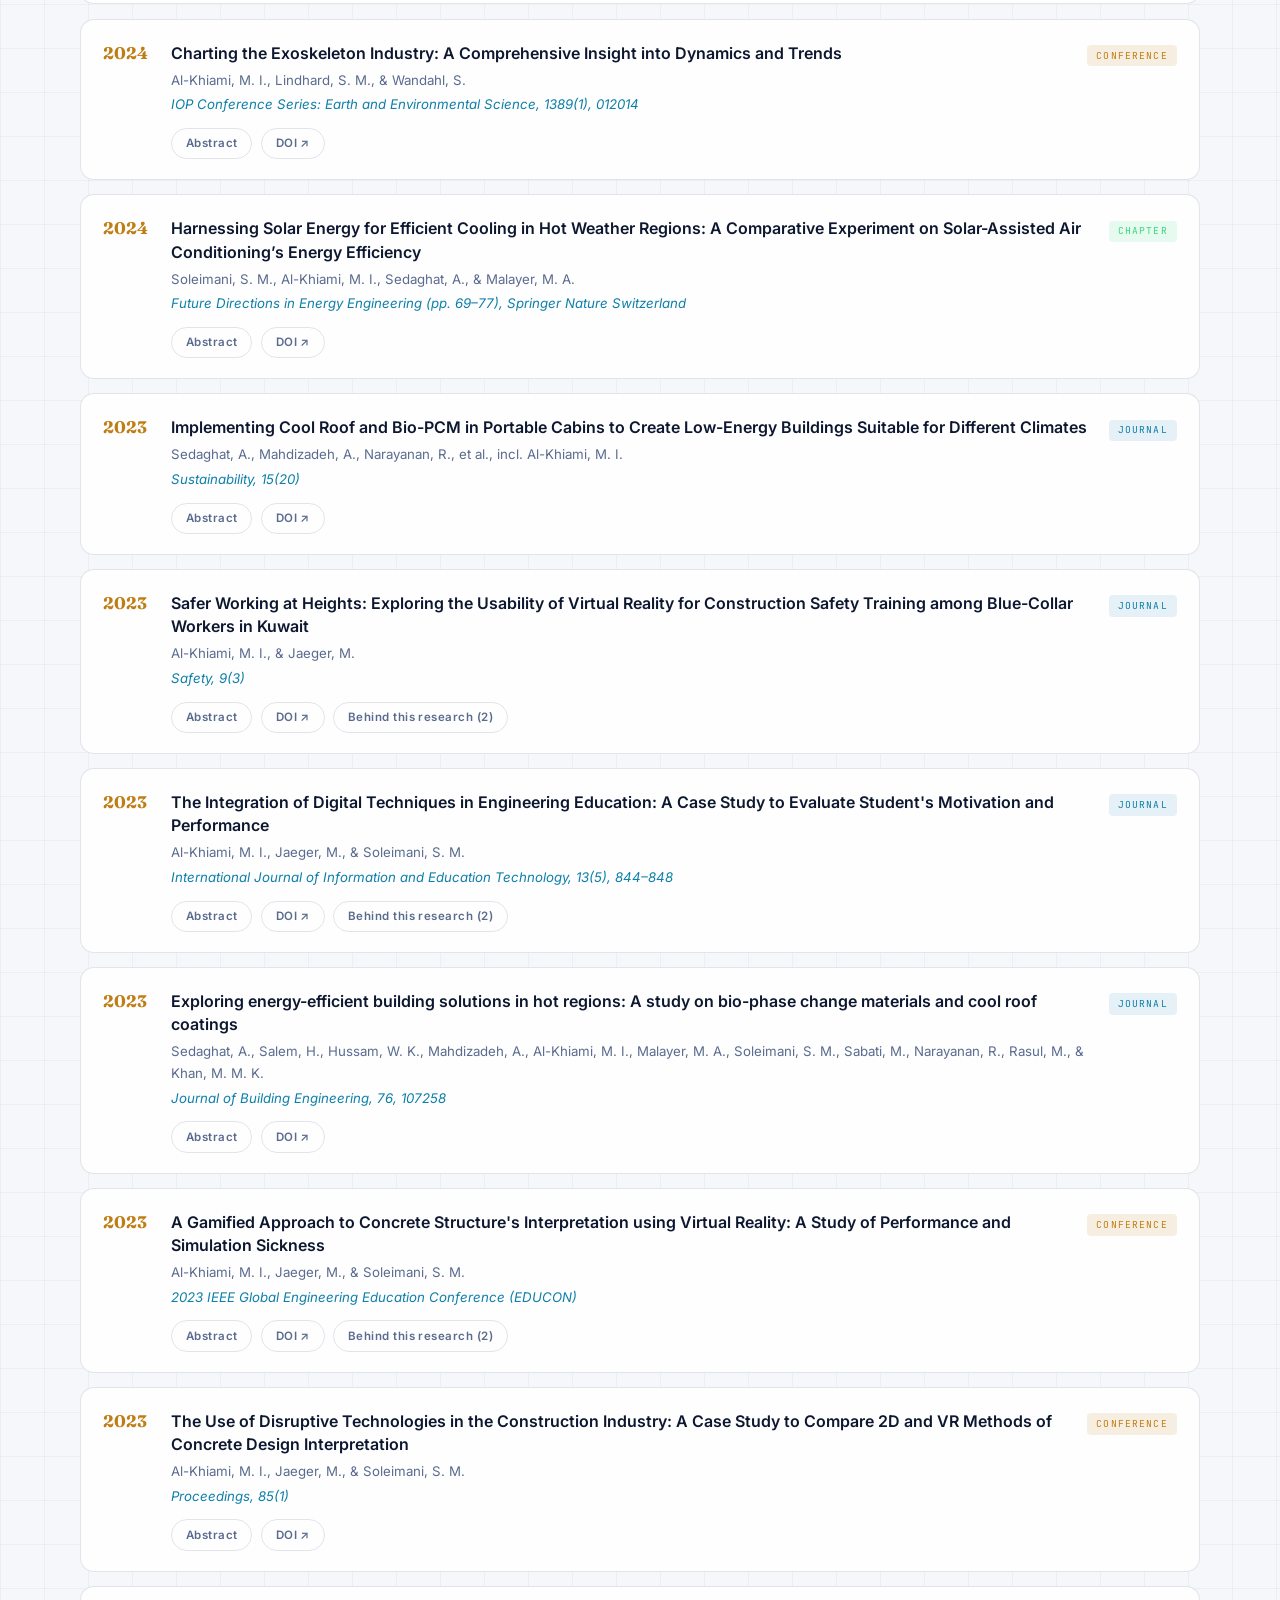
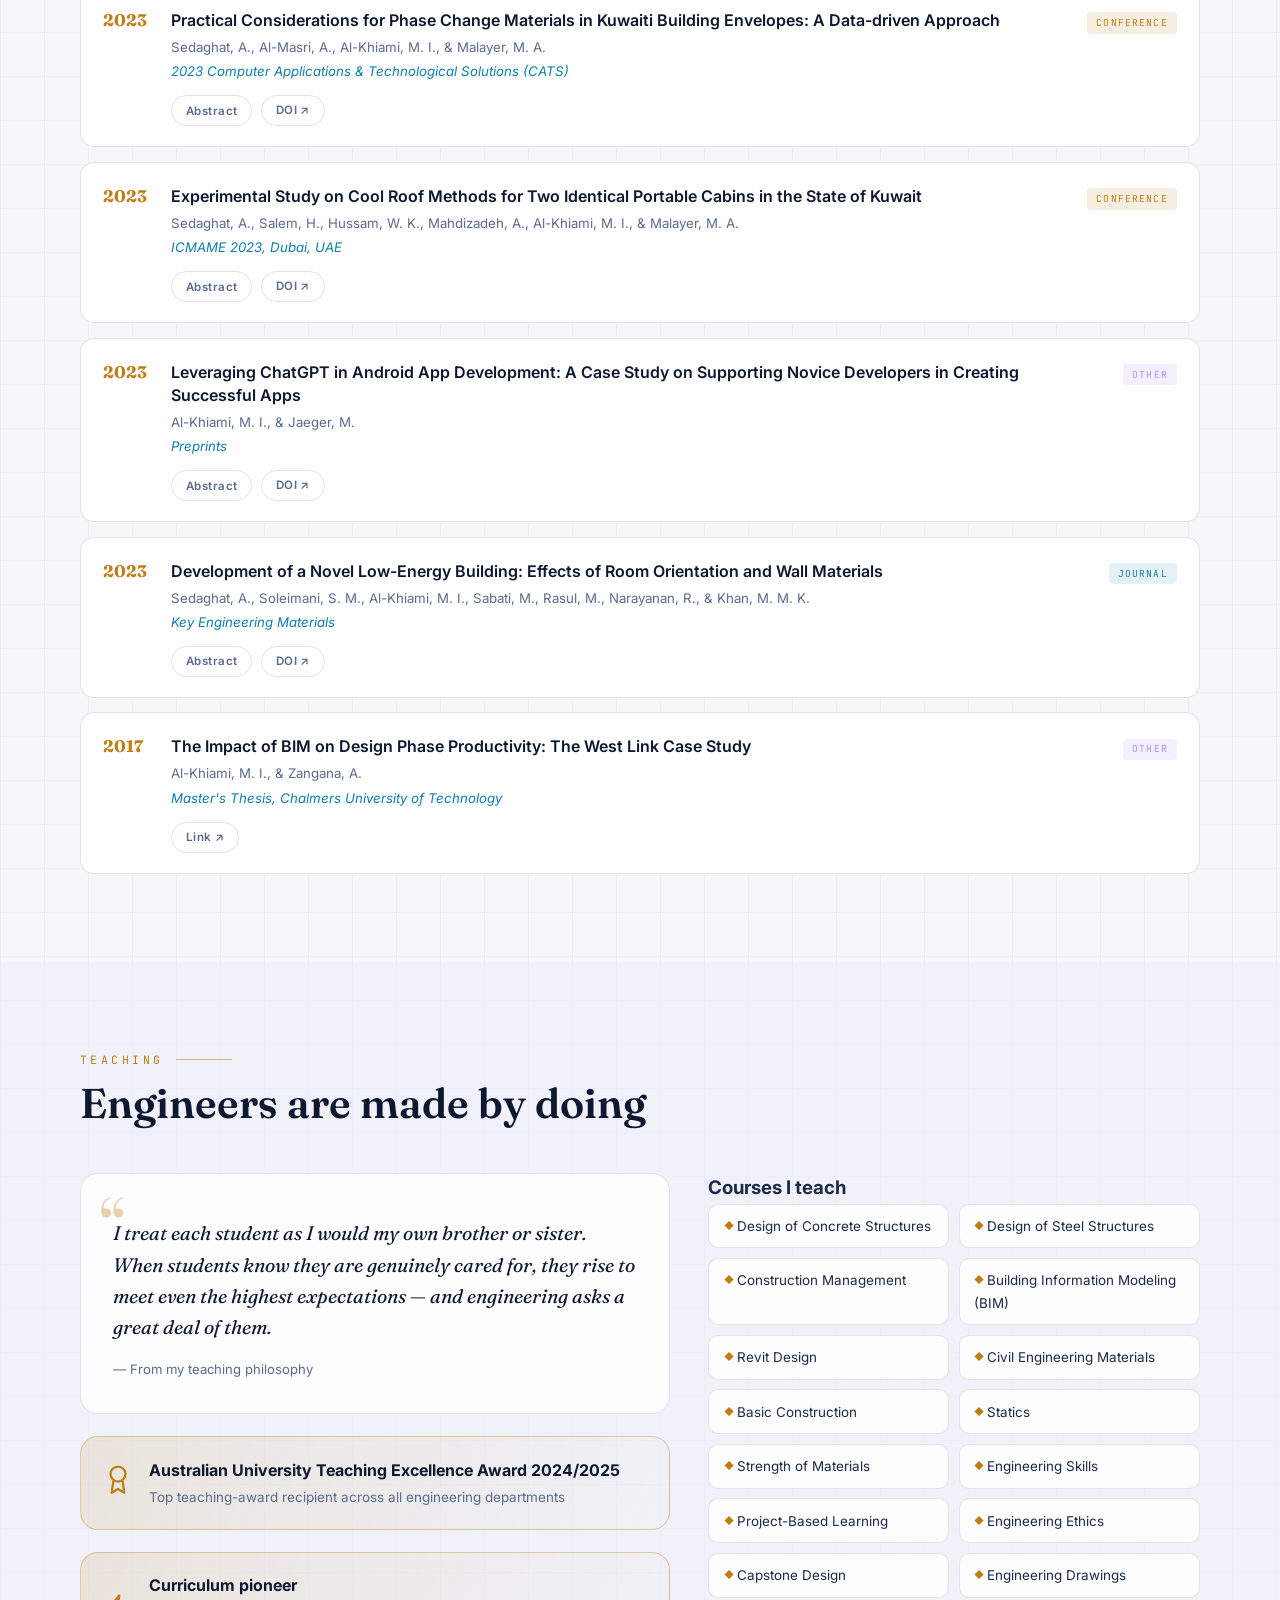
==== commit a8e7efe5: "Add PostHog analytics (EU cloud, cookie-free) Co-Authored-By: Claude Fable 5 <noreply@anthropic.com>" ====
--- a/index.html
+++ b/index.html
@@ -841,6 +841,25 @@
 
   <script data-goatcounter="https://miyadalkh.goatcounter.com/count" async src="//gc.zgo.at/count.js"></script>
 
+  <script>
+    // PostHog analytics (EU cloud). Cookie-free: persistence stays in memory,
+    // so no consent banner is needed. Skipped on local previews.
+    (function () {
+      if (/^(localhost|127\.0\.0\.1)$/.test(location.hostname)) return;
+      var s = document.createElement("script");
+      s.src = "https://eu-assets.i.posthog.com/static/array.full.js";
+      s.defer = true;
+      s.onload = function () {
+        window.posthog.init("phc_wCZXKS5nnQ8FQde8WkDfnVB78YpbZATzGh87jauTPRoV", {
+          api_host: "https://eu.i.posthog.com",
+          defaults: "2025-05-24",
+          persistence: "memory",
+        });
+      };
+      document.head.appendChild(s);
+    })();
+  </script>
+
   <script src="data/worldmap.js?v=17"></script>
   <script src="data/scholar.js?v=17"></script>
   <script src="data/publications.js?v=22"></script>
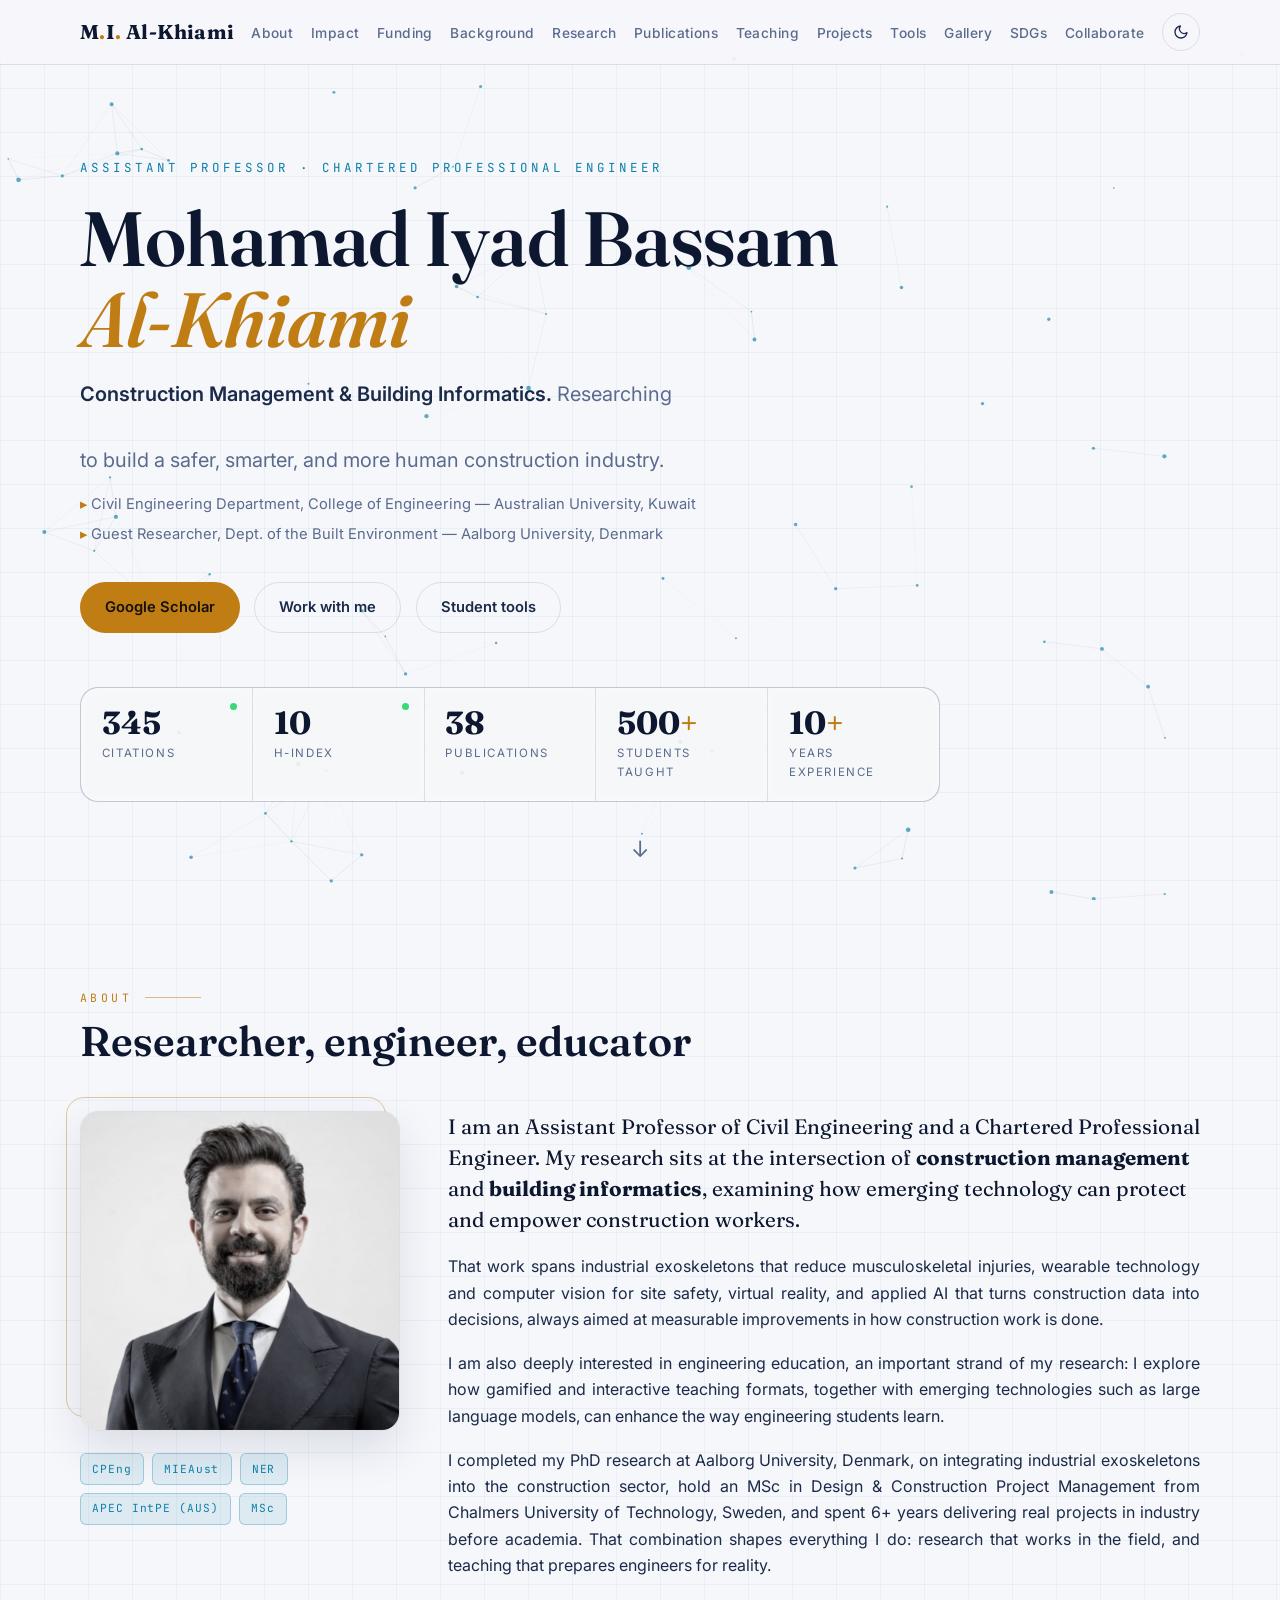
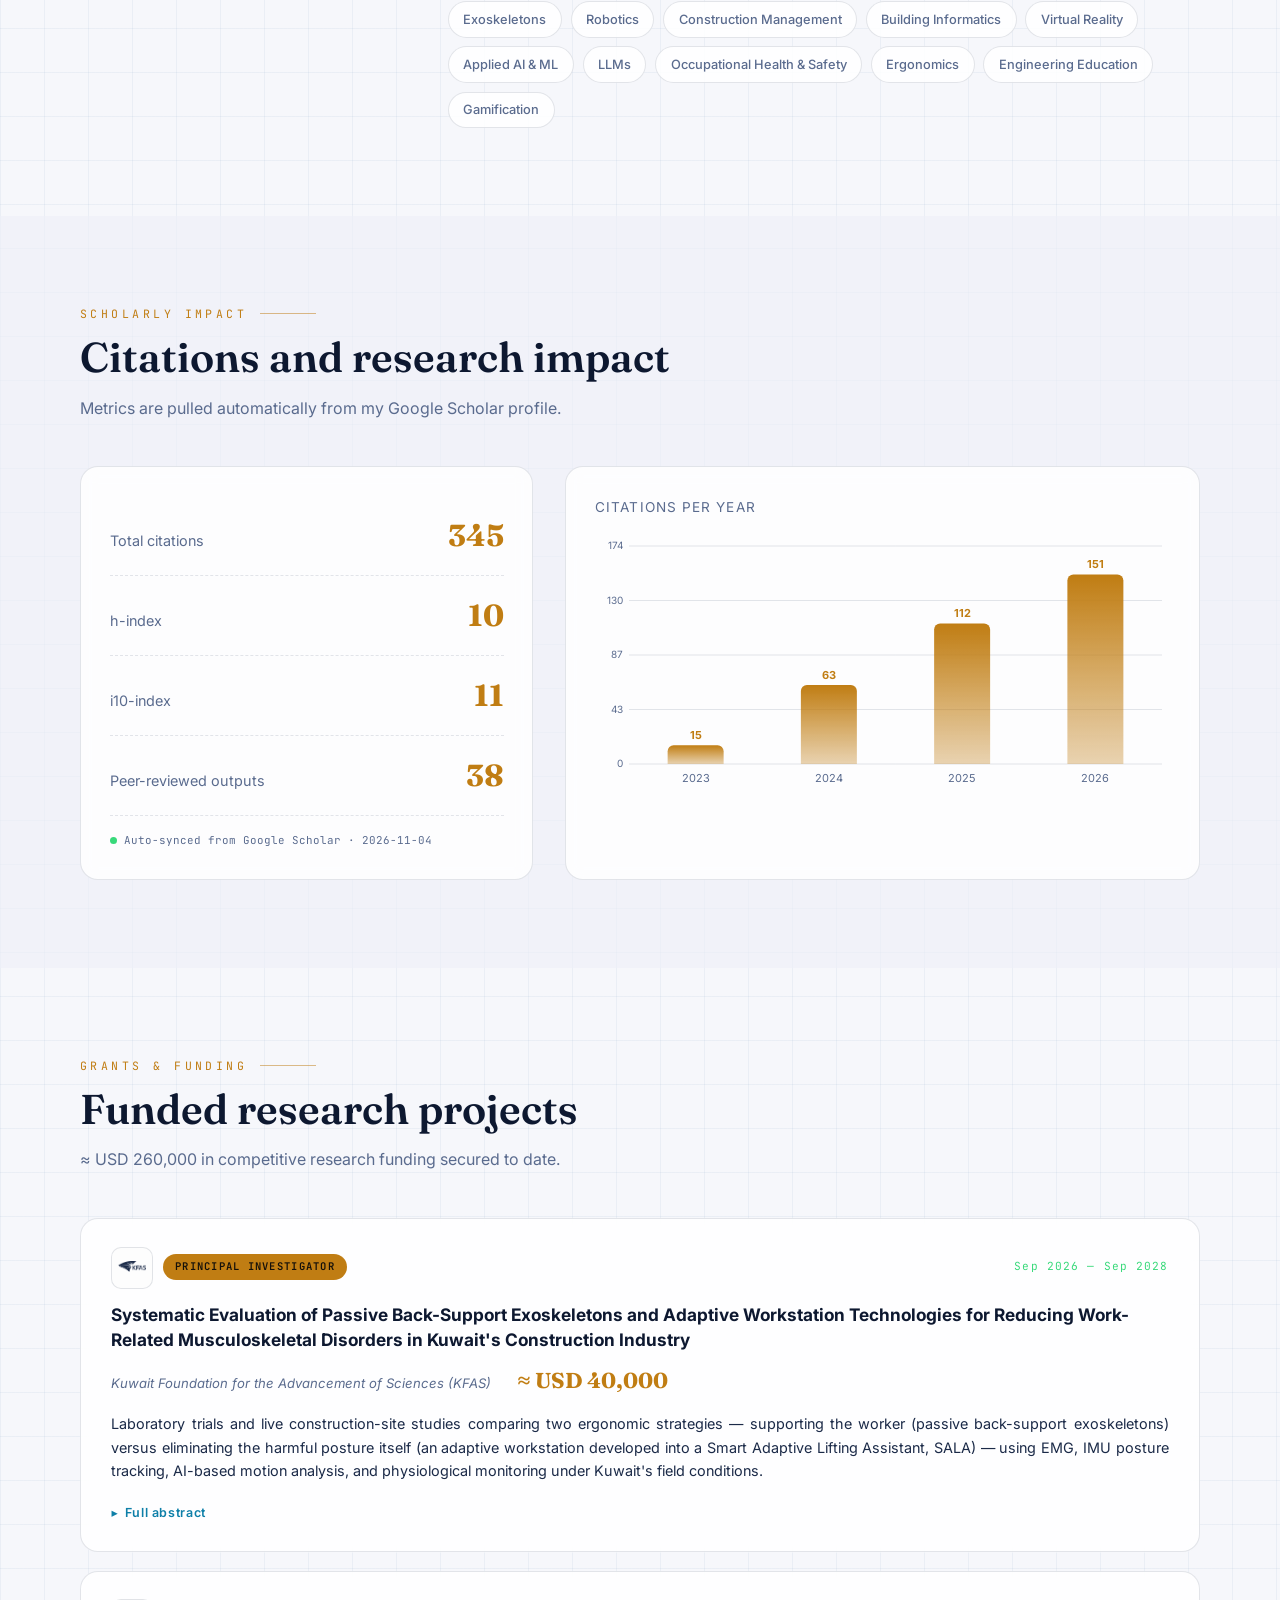
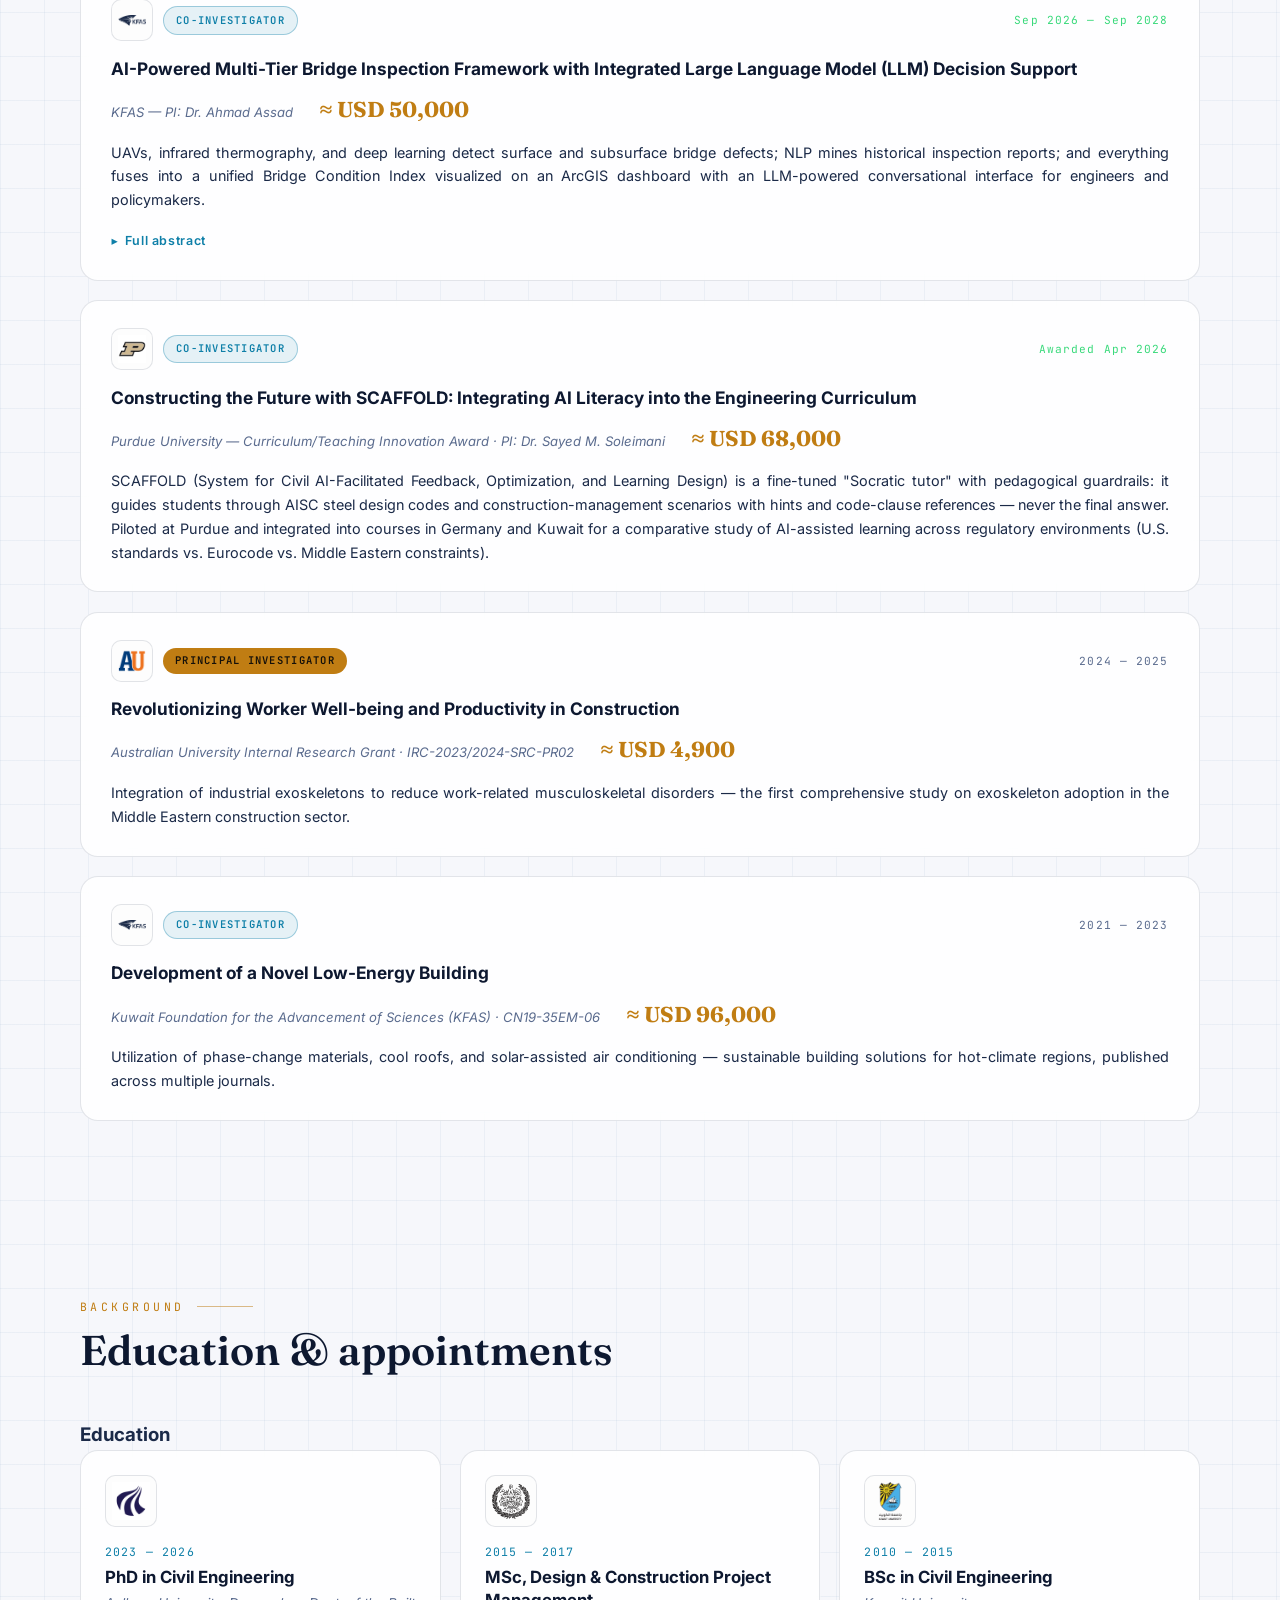
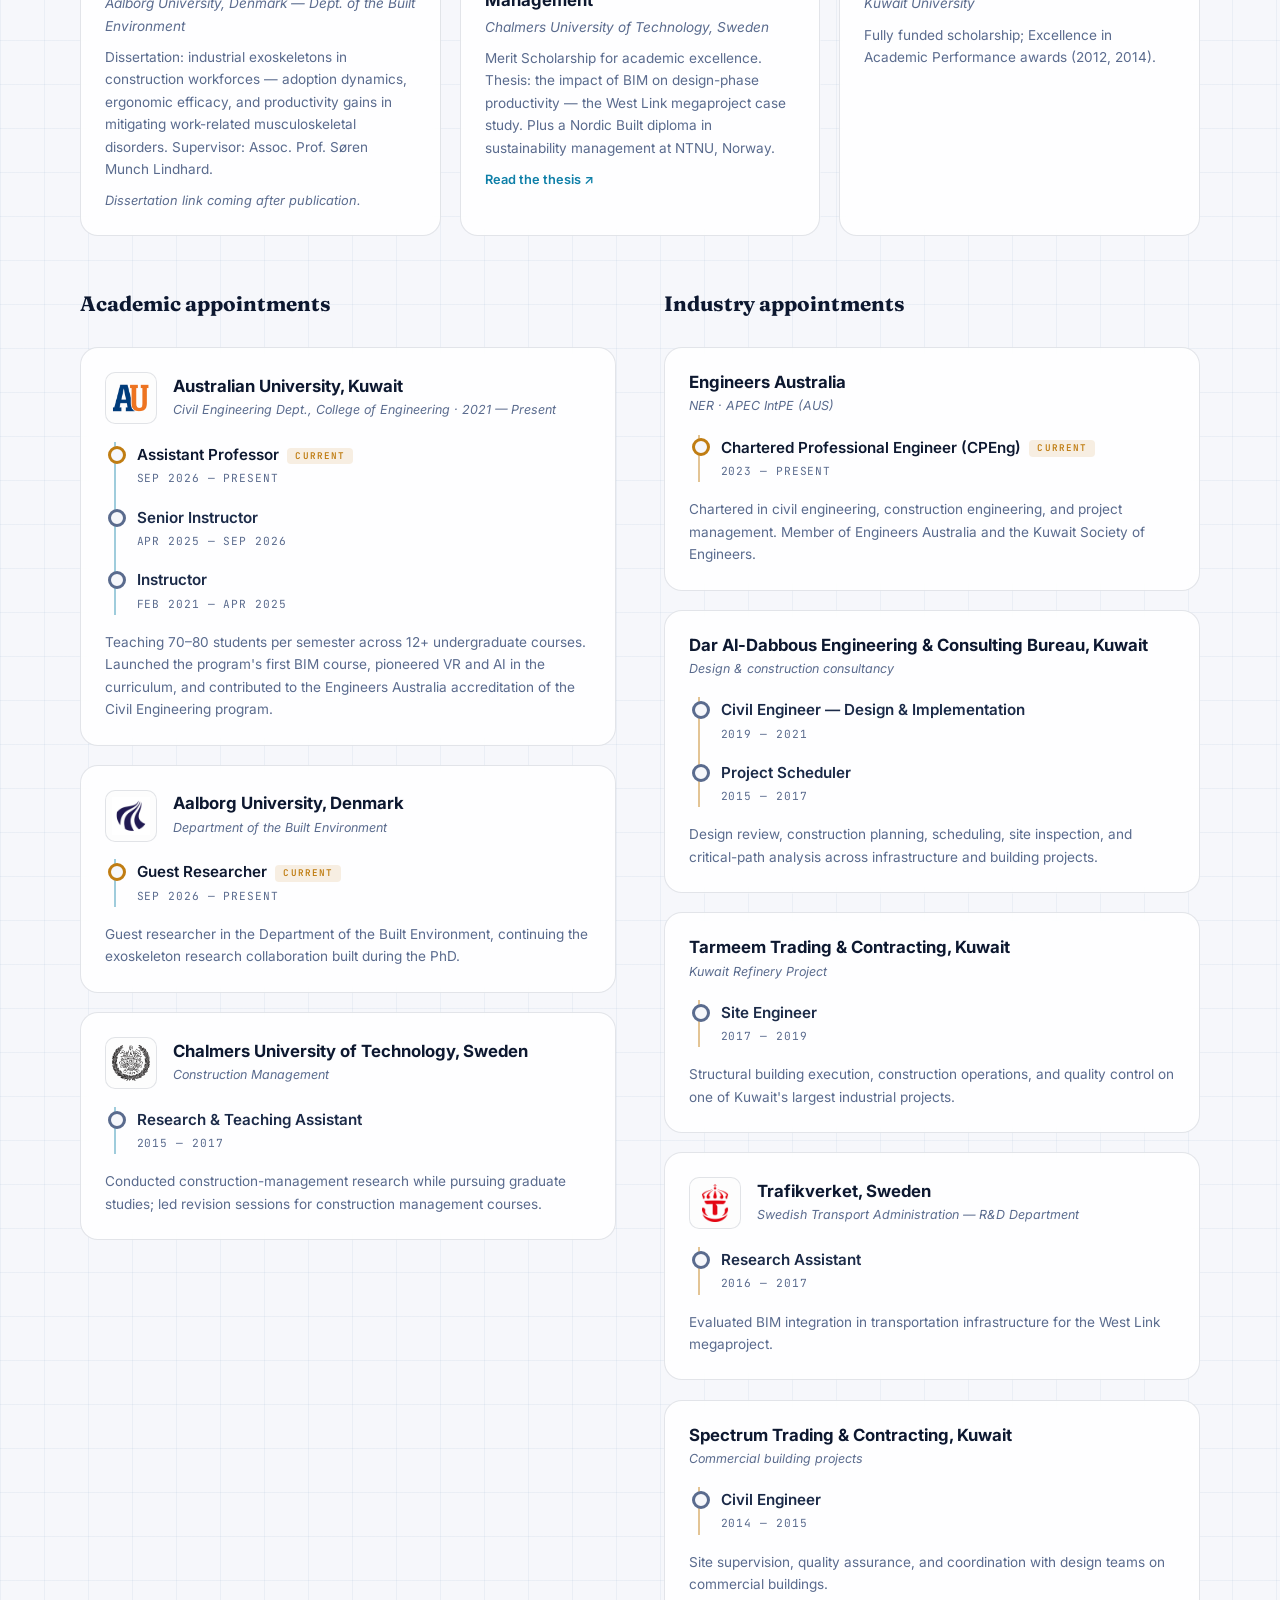
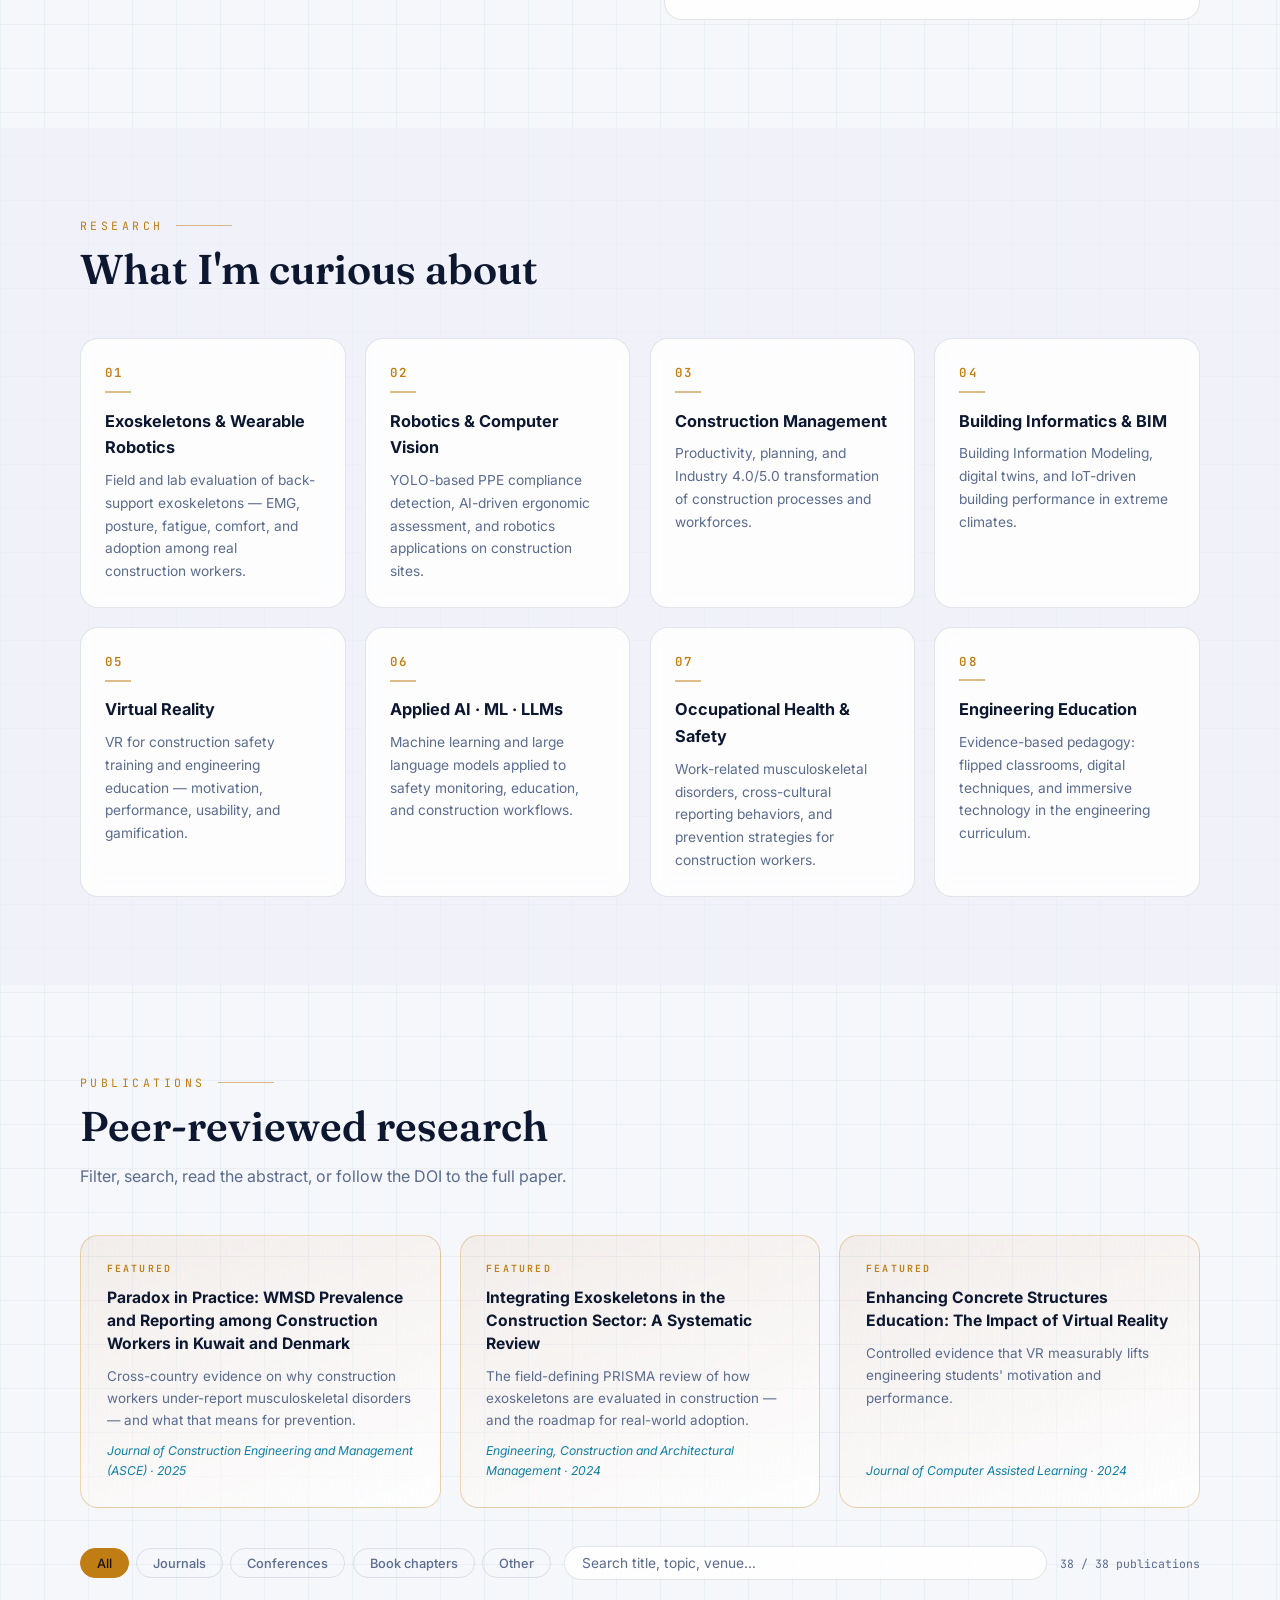
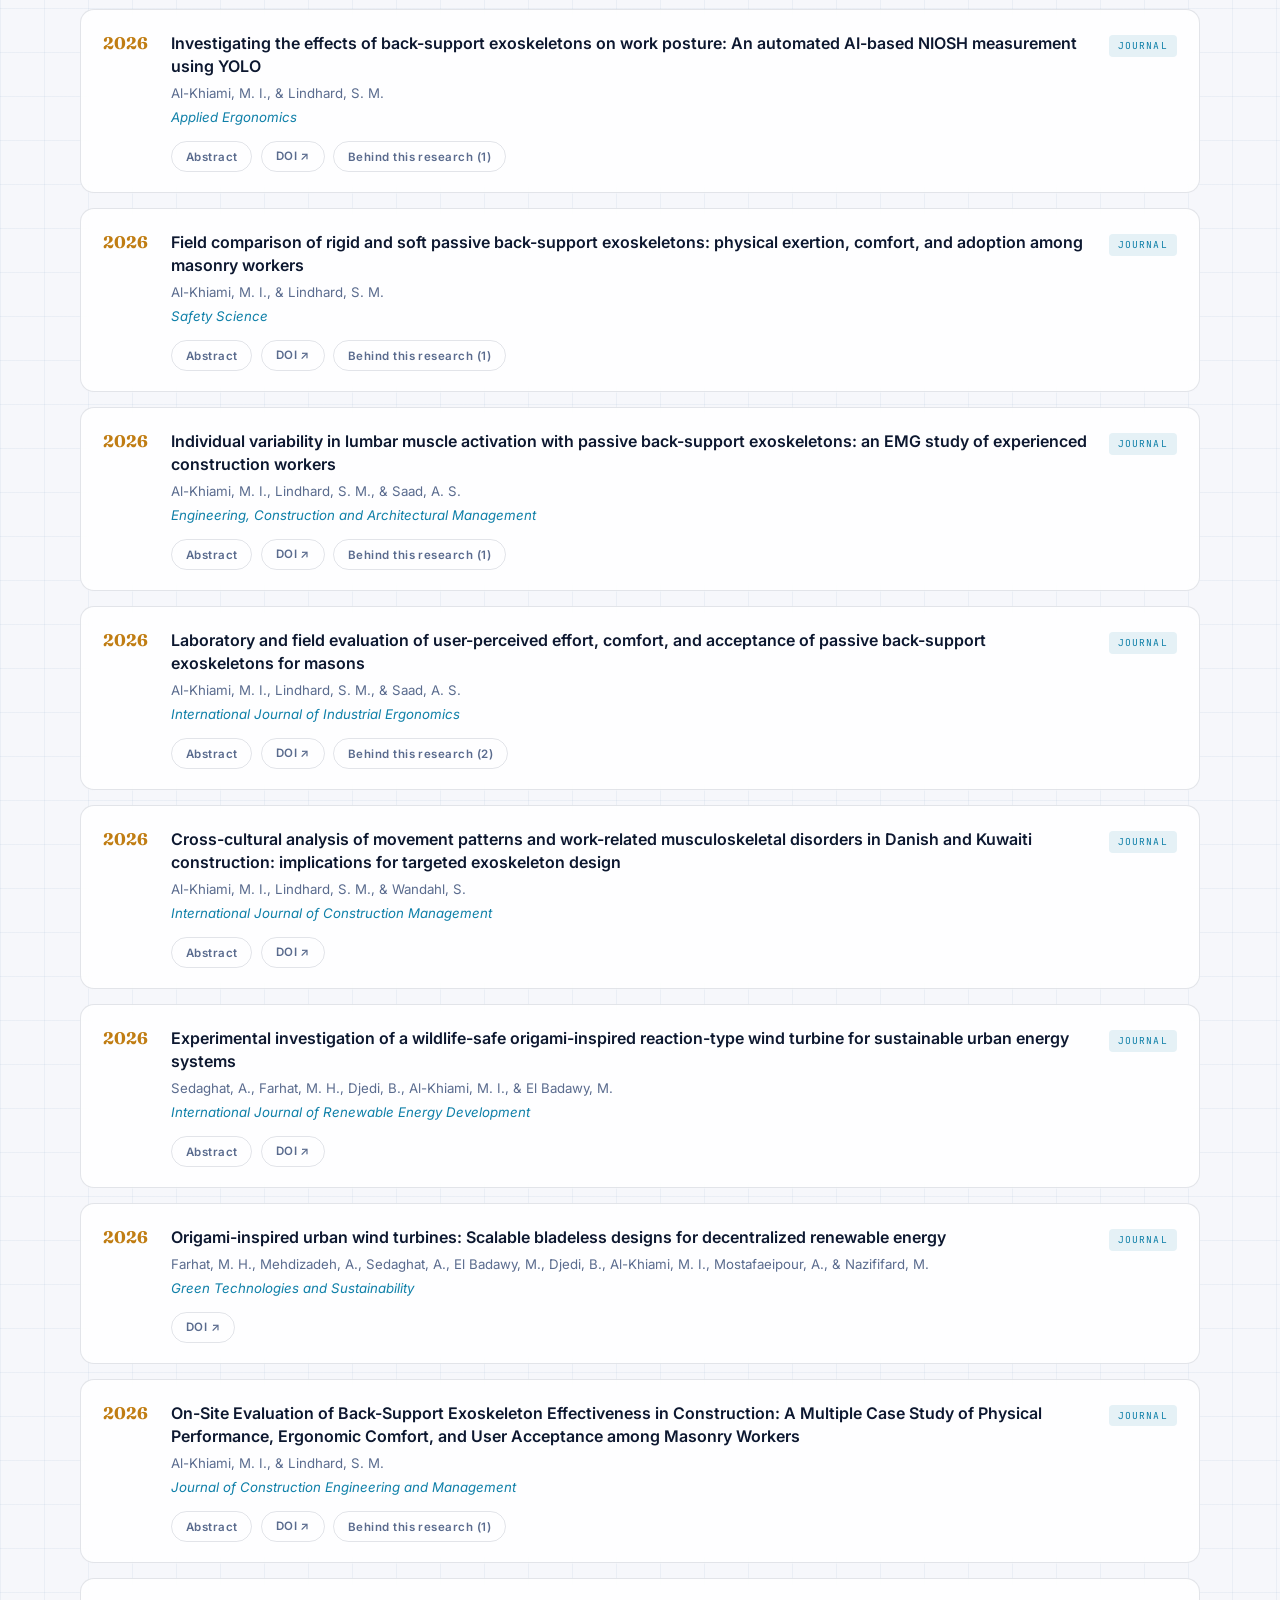
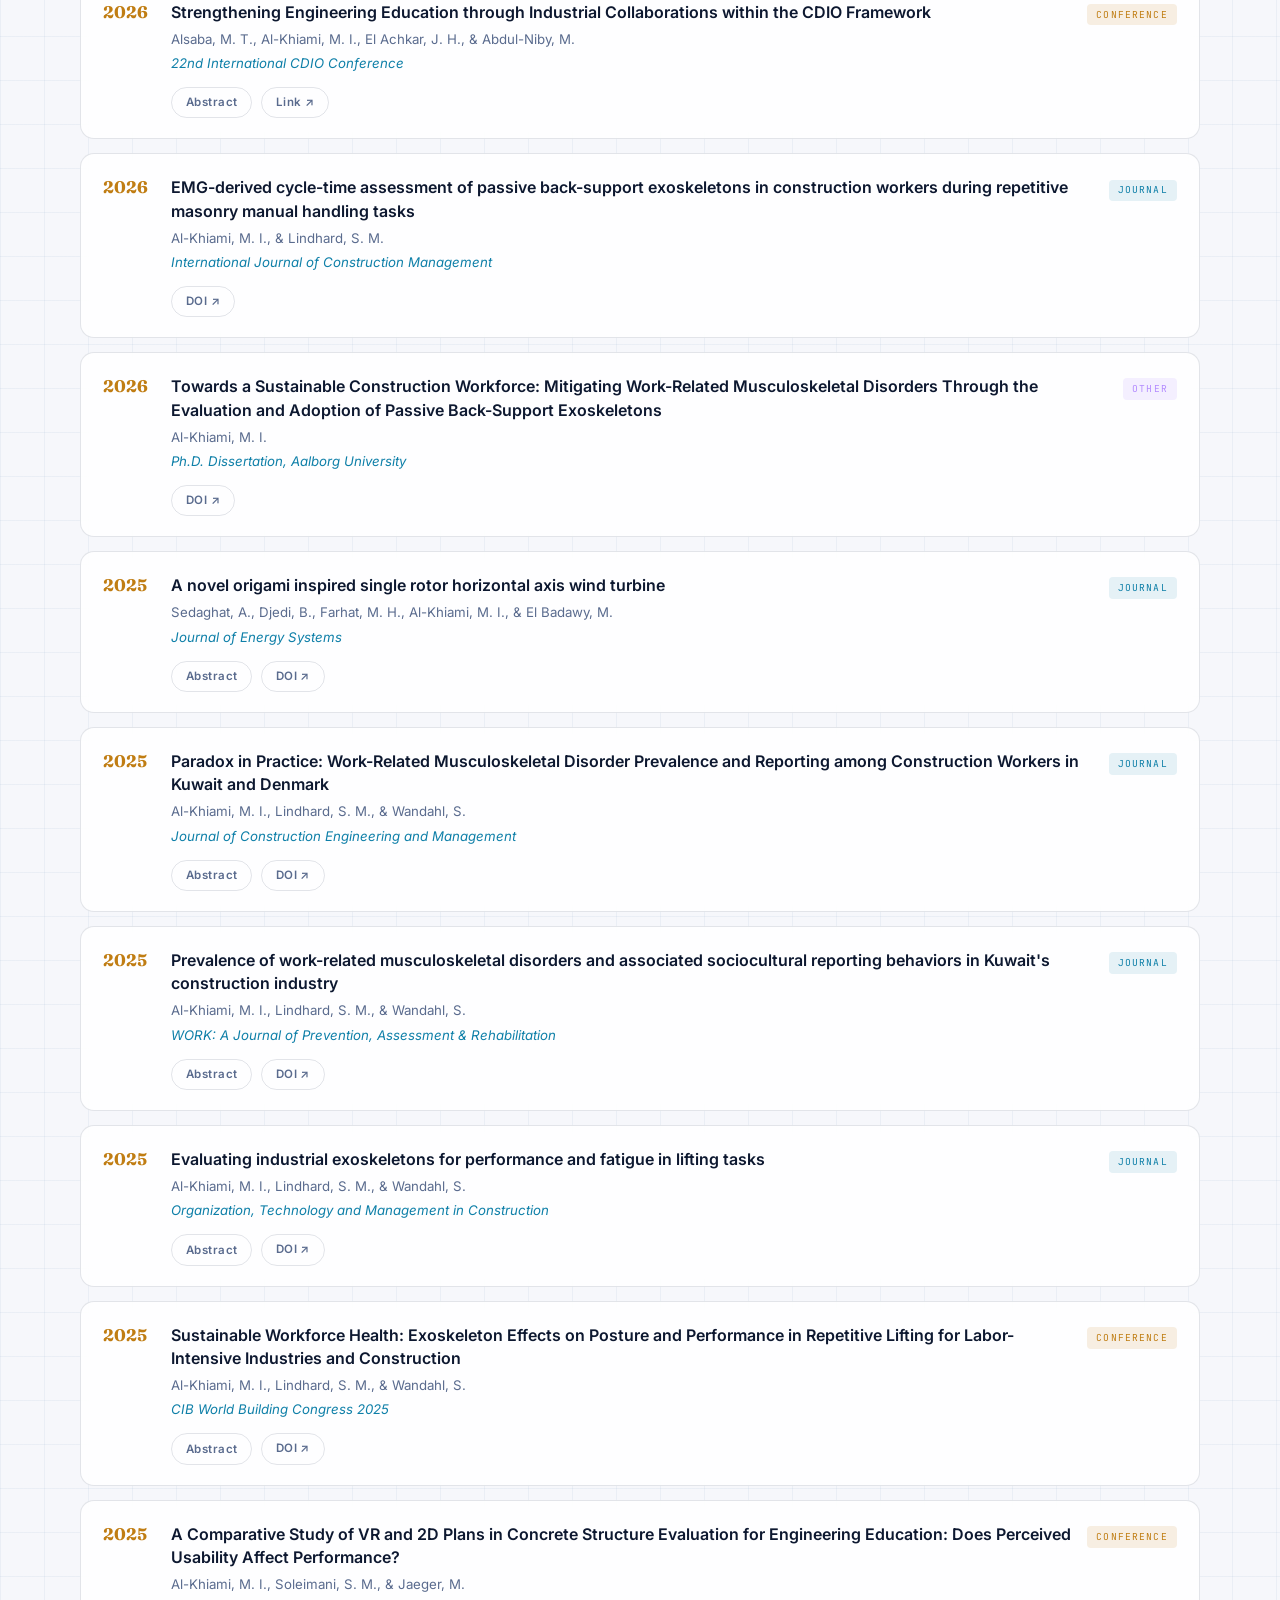
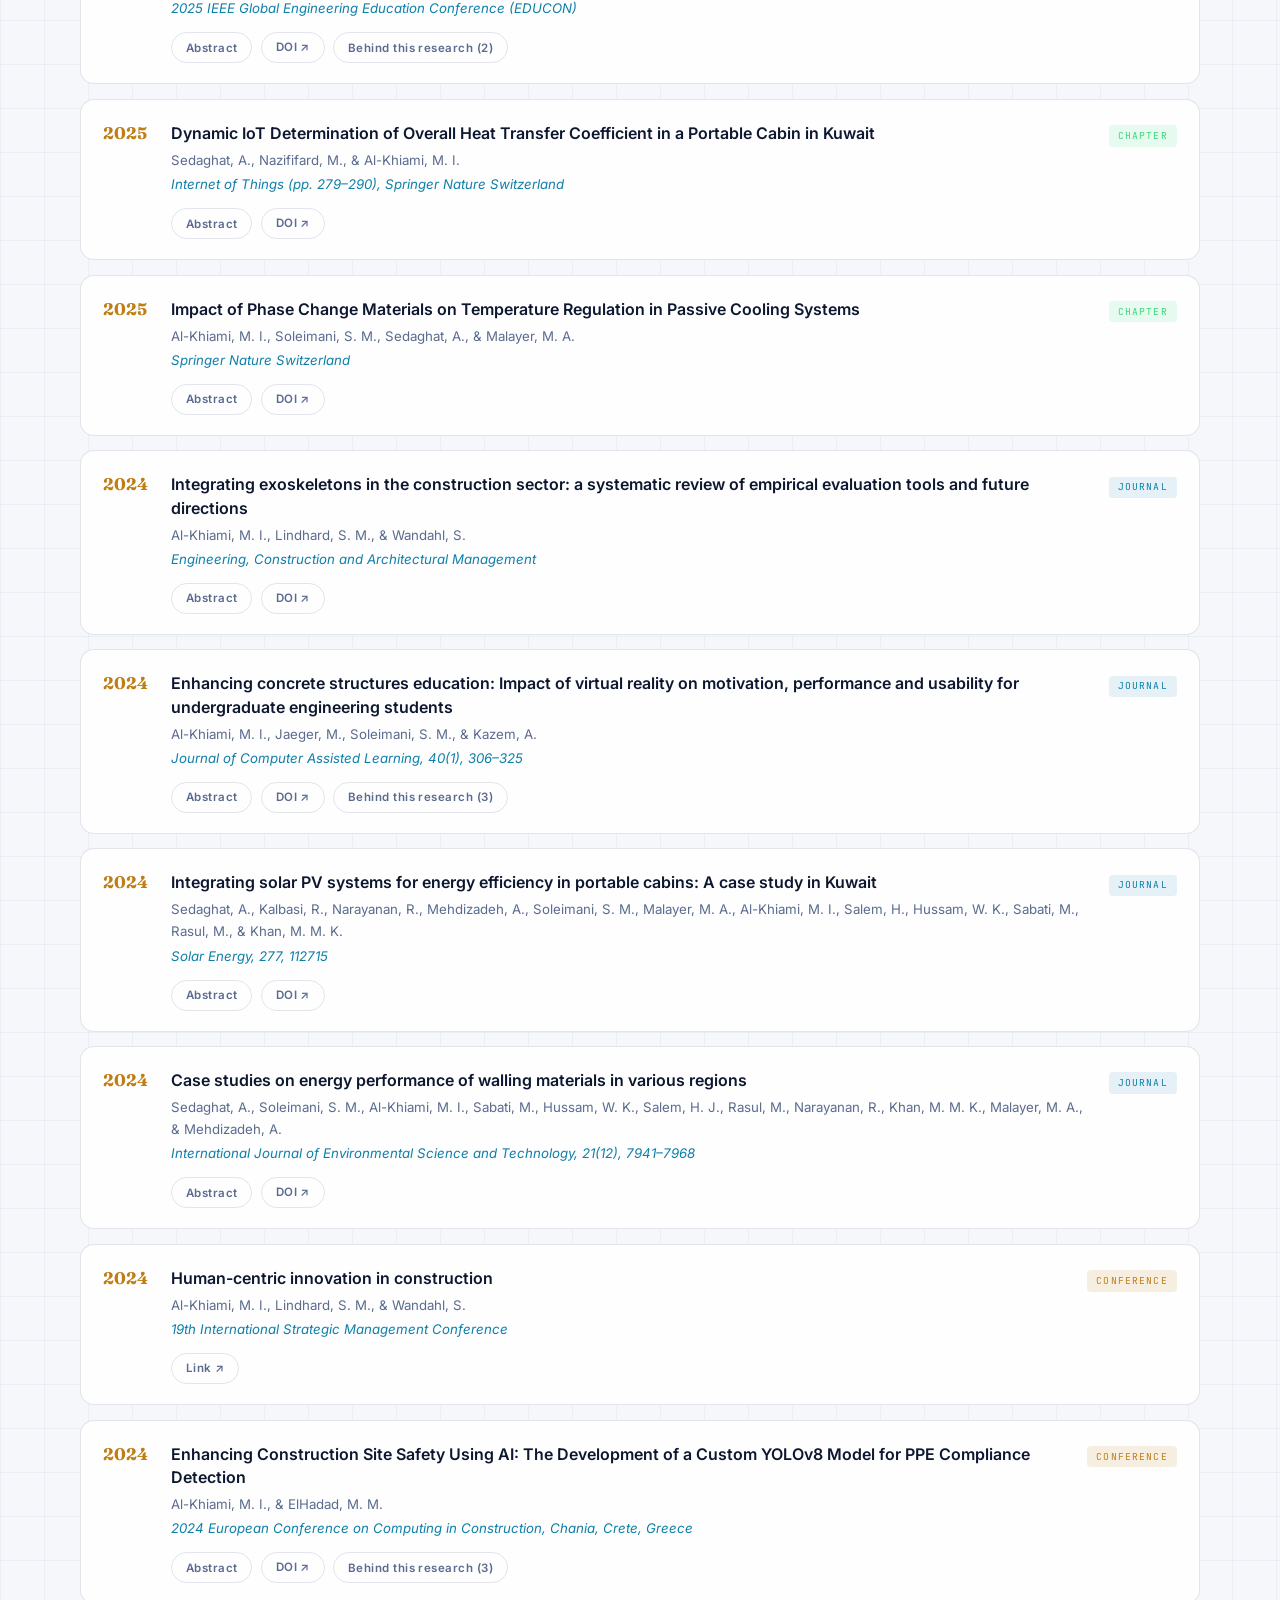
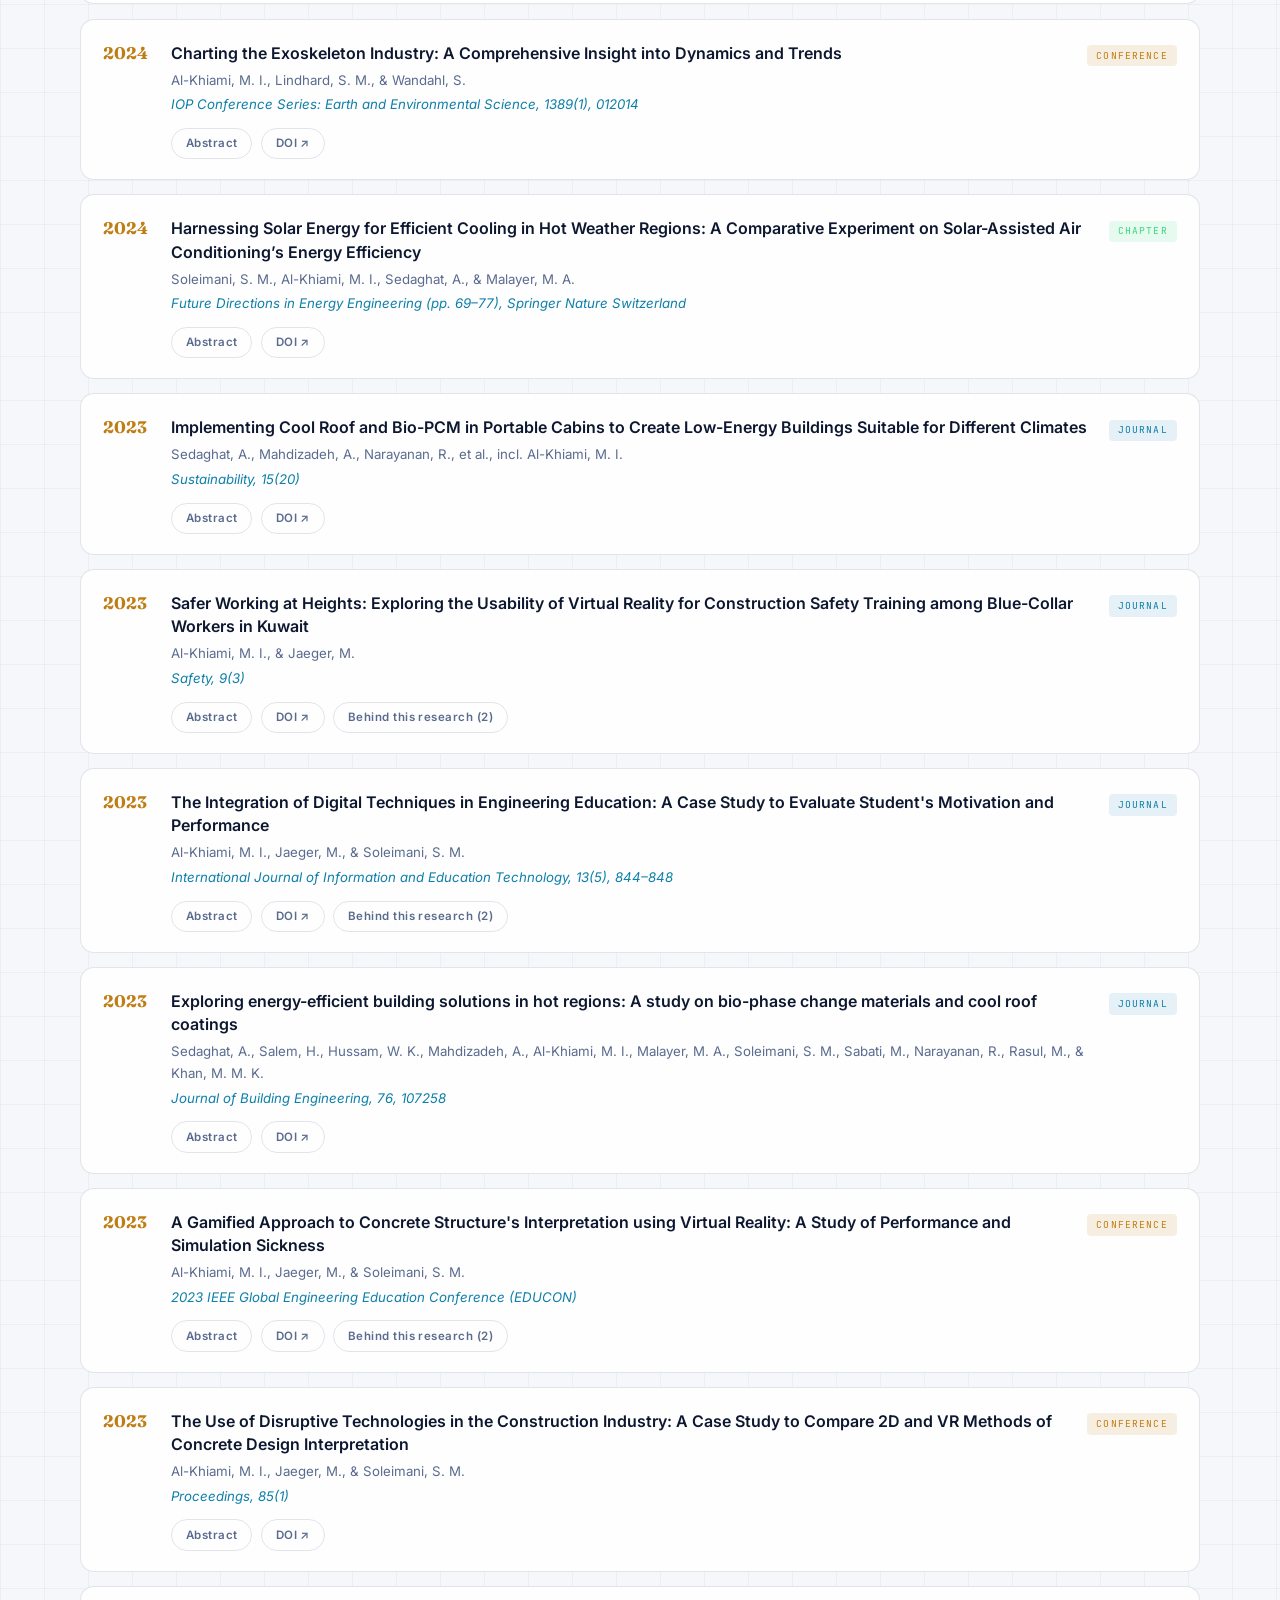
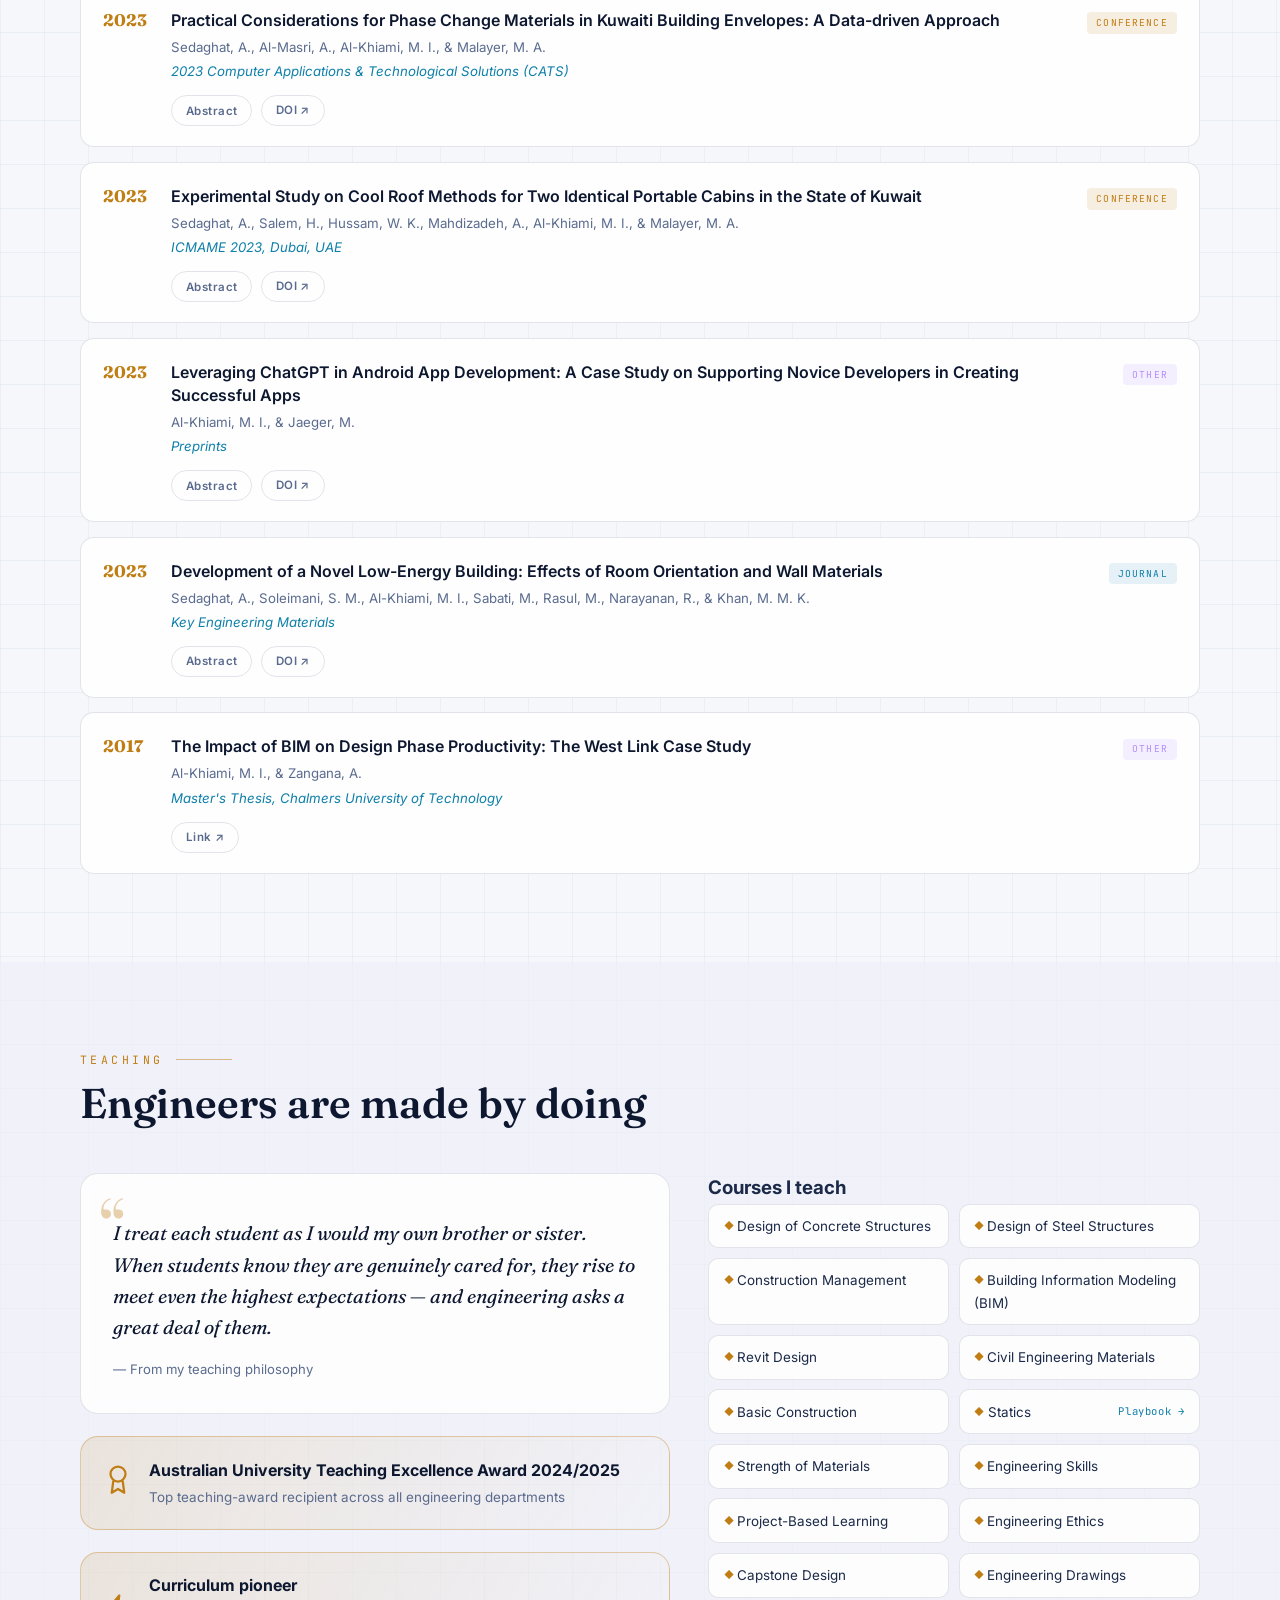
==== commit e334eafe: "Bring back the Tools section with the Statics Playbook - Tools section (after Projects) with a Stati" ====
--- a/index.html
+++ b/index.html
@@ -58,7 +58,7 @@
   <link rel="preconnect" href="https://fonts.googleapis.com" />
   <link rel="preconnect" href="https://fonts.gstatic.com" crossorigin />
   <link href="https://fonts.googleapis.com/css2?family=Fraunces:ital,wght@0,600;0,700;1,600&family=Inter:wght@400;500;600;700&family=JetBrains+Mono:wght@400;600&display=swap" rel="stylesheet" />
-  <link rel="stylesheet" href="css/style.css?v=19" />
+  <link rel="stylesheet" href="css/style.css?v=20" />
 </head>
 <body>
 
@@ -77,6 +77,7 @@
         <li><a href="#publications">Publications</a></li>
         <li><a href="#teaching">Teaching</a></li>
         <li><a href="#supervision">Projects</a></li>
+        <li><a href="#tools">Tools</a></li>
         <li><a href="#gallery">Gallery</a></li>
         <li><a href="#sdg">SDGs</a></li>
         <li><a href="#collaborate">Collaborate</a></li>
@@ -104,6 +105,7 @@
       <div class="hero-cta">
         <a class="btn btn-primary" href="https://scholar.google.com/citations?user=vnjqdE4AAAAJ" target="_blank" rel="noopener">Google Scholar</a>
         <a class="btn btn-ghost" href="#collaborate">Work with me</a>
+        <a class="btn btn-ghost" href="#tools">Student tools</a>
       </div>
       <div class="hero-stats">
         <div class="stat stat-live"><span class="live-dot"></span>
@@ -600,7 +602,7 @@
             <div class="course">Revit Design</div>
             <div class="course">Civil Engineering Materials</div>
             <div class="course">Basic Construction</div>
-            <div class="course">Statics</div>
+            <a class="course course-link" href="https://statics.mialkhiami.com/">Statics <span class="course-tag">Playbook →</span></a>
             <div class="course">Strength of Materials</div>
             <div class="course">Engineering Skills</div>
             <div class="course">Project-Based Learning</div>
@@ -698,6 +700,50 @@
           <p>An immersive VR environment that trains construction laborers to spot site hazards safely.</p>
         </div>
       </div>
+    </div>
+  </section>
+
+  <!-- ======= TOOLS ======= -->
+  <!-- Each new tool gets a card here; the Statics Playbook runs on its own address (Cloudflare). -->
+  <section id="tools" class="section-alt">
+    <div class="container">
+      <div class="section-head reveal">
+        <div class="kicker">Tools</div>
+        <h2>Free tools for engineering students</h2>
+        <p>Interactive learning tools I build for my students.</p>
+      </div>
+      <a class="tool-hero reveal" href="https://statics.mialkhiami.com/">
+        <div class="tool-hero-text">
+          <span class="feat-tag">Interactive · CIVL100 Statics</span>
+          <h3>Statics Playbook</h3>
+          <p>The interactive practice book for Statics: fourteen chapters, from force vectors and
+            moments to centroids, beams and trusses. Explore each idea hands-on, practise in Challenge
+            with instant feedback, and race the clock in Rush.</p>
+          <p><strong>CIVL100 students:</strong> sign in with your student ID and the PIN on your slip
+            to earn points, stars and a place on the weekly leaderboard. Anyone can explore as a guest.</p>
+          <span class="btn btn-primary">Open the Playbook →</span>
+        </div>
+        <div class="tool-hero-art" aria-hidden="true">
+          <svg viewBox="0 0 300 190">
+            <path d="M40 128 H260 M77 70 H223 M40 128 L77 70 L113 128 L150 70 L187 128 L223 70 L260 128"
+              fill="none" stroke="currentColor" stroke-width="3" stroke-linejoin="round" stroke-linecap="round"/>
+            <path d="M40 133 L28 153 L52 153 Z" fill="none" class="th-sup"/>
+            <path d="M260 133 L248 149 L272 149 Z" fill="none" class="th-sup"/>
+            <circle cx="253" cy="153.5" r="3.4" fill="none" class="th-sup"/>
+            <circle cx="267" cy="153.5" r="3.4" fill="none" class="th-sup"/>
+            <line x1="150" y1="16" x2="150" y2="56" class="th-load"/>
+            <path d="M144 54 L150 65 L156 54 Z" class="th-loadhead"/>
+            <circle cx="40" cy="128" r="4.2" class="th-joint"/>
+            <circle cx="113" cy="128" r="4.2" class="th-joint"/>
+            <circle cx="187" cy="128" r="4.2" class="th-joint"/>
+            <circle cx="260" cy="128" r="4.2" class="th-joint"/>
+            <circle cx="77" cy="70" r="4.2" class="th-joint"/>
+            <circle cx="150" cy="70" r="4.2" class="th-joint"/>
+            <circle cx="223" cy="70" r="4.2" class="th-joint"/>
+          </svg>
+        </div>
+      </a>
+      <p class="tool-more reveal">More tools for my courses are on the drawing board.</p>
     </div>
   </section>
 
@@ -865,6 +911,6 @@
   <script src="data/publications.js?v=22"></script>
   <script src="data/gallery.js?v=17"></script>
   <script src="js/main.js?v=18"></script>
-  <script src="js/effects.js?v=1"></script>
+  <script src="js/effects.js?v=2"></script>
 </body>
 </html>
--- a/css/style.css
+++ b/css/style.css
@@ -92,7 +92,8 @@
   color: var(--ink-strong); letter-spacing: 0.02em;
 }
 .nav-logo span { color: var(--accent); }
-.nav-links { display: flex; gap: 1.4rem; list-style: none; align-items: center; }
+.nav-links { display: flex; gap: 1.1rem; list-style: none; align-items: center; } /* 1.1rem keeps the logo on one line with 12 links */
+@media (max-width: 1250px) { .nav-links { gap: 0.8rem; } } /* narrower desktop windows; the menu below 1180px sets its own gap */
 .nav-links a {
   color: var(--muted); font-size: 0.86rem; font-weight: 500;
   letter-spacing: 0.03em; transition: color 0.2s;
@@ -108,6 +109,16 @@
 .nav-burger {
   display: none; background: none; border: none; color: var(--ink);
   font-size: 1.5rem; cursor: pointer;
+}
+/* Below 1180px the logo and twelve links no longer fit on one line, so the menu folds into the burger */
+@media (max-width: 1180px) {
+  .nav-links {
+    position: fixed; inset: 60px 0 auto 0; flex-direction: column;
+    background: var(--bg-2); padding: 1.4rem; border-bottom: 1px solid var(--line);
+    display: none; gap: 1rem;
+  }
+  .nav-links.open { display: flex; }
+  .nav-burger { display: block; }
 }
 
 /* ---------- Hero ---------- */
@@ -553,6 +564,13 @@
 }
 .course:hover { border-color: var(--accent-2); transform: translateX(4px); }
 .course::before { content: "◆ "; color: var(--accent); font-size: 0.6rem; vertical-align: 2px; }
+/* A course tile that opens a tool (e.g. Statics -> Statics Playbook) */
+a.course { display: flex; align-items: center; gap: 0.2rem; }
+a.course:hover { text-decoration: none; color: var(--ink-strong); }
+.course-tag {
+  margin-left: auto; font-family: var(--font-mono); font-size: 0.66rem; letter-spacing: 0.06em;
+  color: var(--accent-2); white-space: nowrap;
+}
 
 /* ---------- Testimonials ---------- */
 .testimonial-strip { margin-top: 3rem; }
@@ -698,6 +716,7 @@
 .th-loadhead { fill: var(--accent); }
 .th-moment { stroke: var(--accent); stroke-width: 2.2; }
 .th-momentfill { fill: color-mix(in srgb, var(--accent) 14%, transparent); }
+.th-joint { fill: var(--card-solid); stroke: currentColor; stroke-width: 2.2; }
 .tool-more { margin-top: 1.4rem; font-size: 0.84rem; color: var(--muted); font-style: italic; }
 @media (max-width: 800px) { .tool-hero { grid-template-columns: 1fr; } }
 
@@ -953,13 +972,7 @@
 @media (max-width: 900px) {
   .about-grid, .impact-grid, .teach-grid, .timeline-cols { grid-template-columns: 1fr; }
   .portrait-wrap { max-width: 300px; }
-  .nav-links {
-    position: fixed; inset: 60px 0 auto 0; flex-direction: column;
-    background: var(--bg-2); padding: 1.4rem; border-bottom: 1px solid var(--line);
-    display: none; gap: 1rem;
-  }
-  .nav-links.open { display: flex; }
-  .nav-burger { display: block; }
+  /* the burger menu starts at 1180px (see Navigation) */
   .course-grid { grid-template-columns: 1fr; }
 }
 
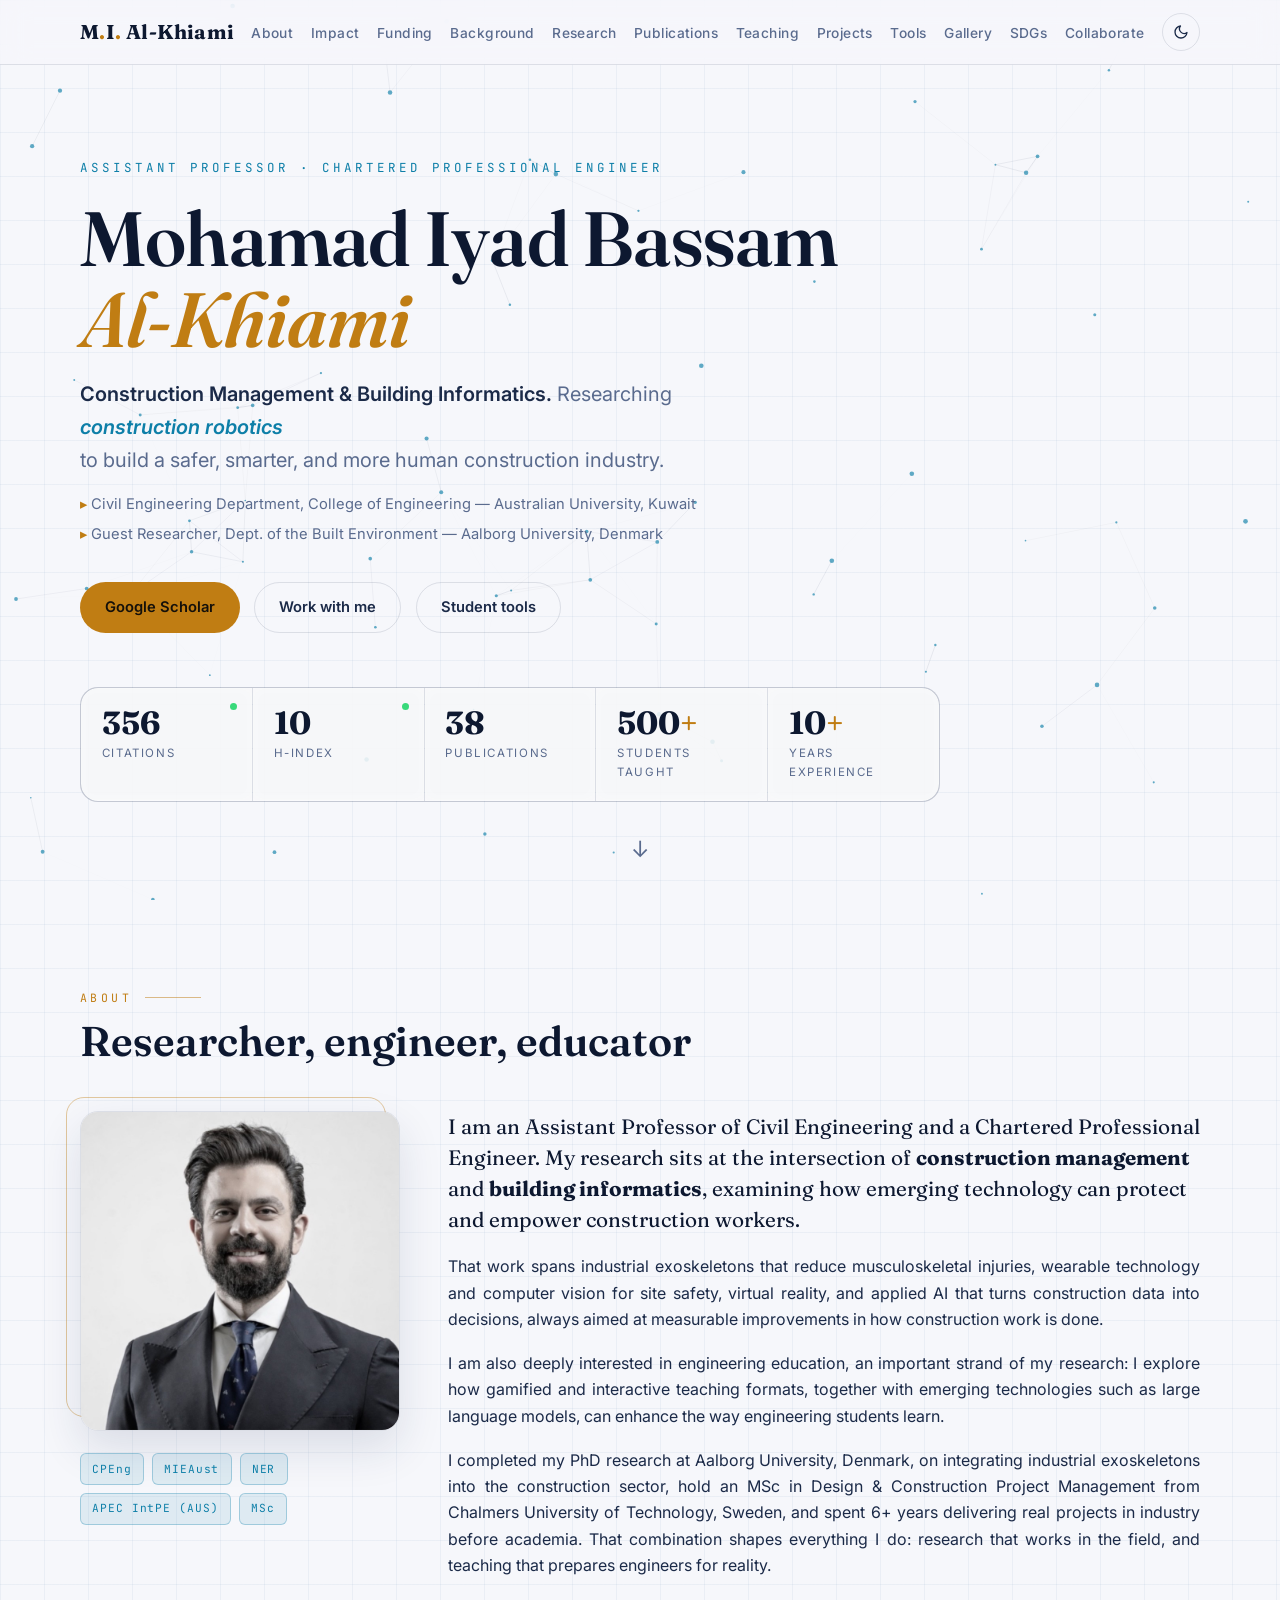
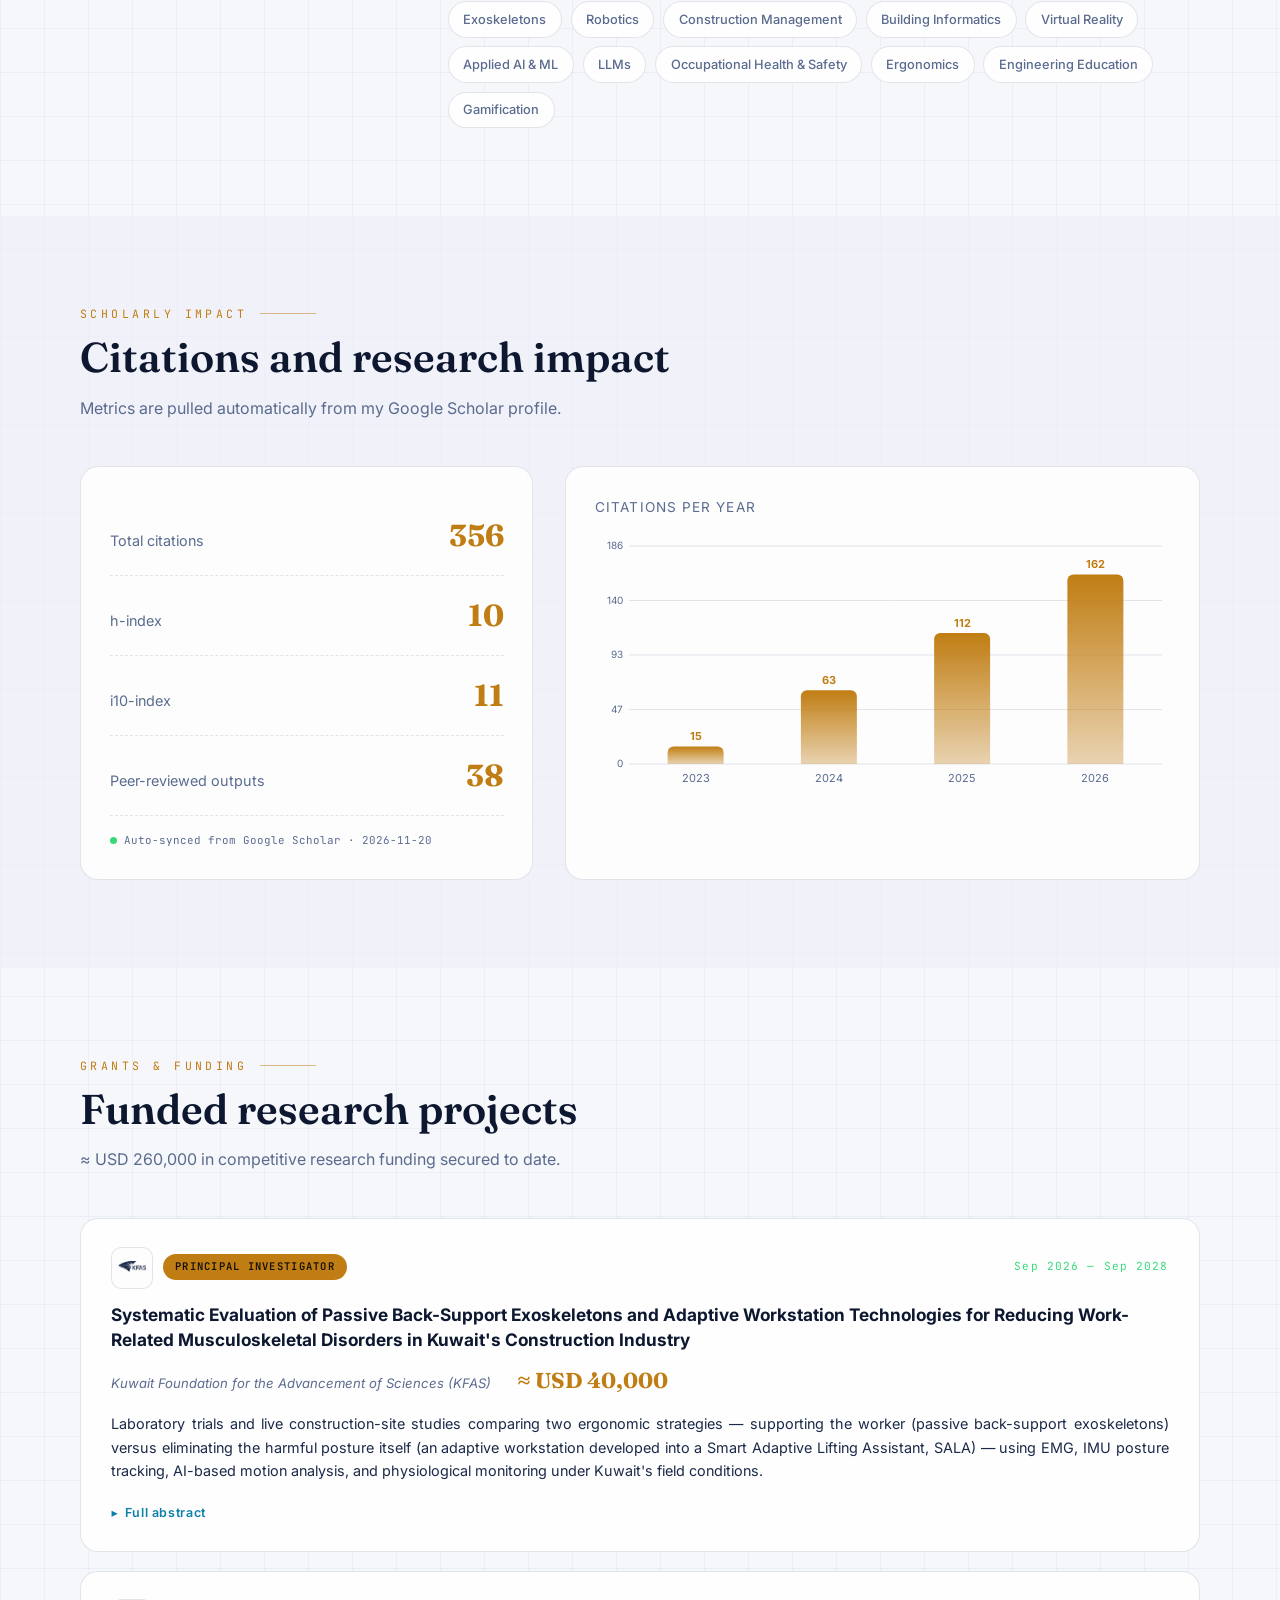
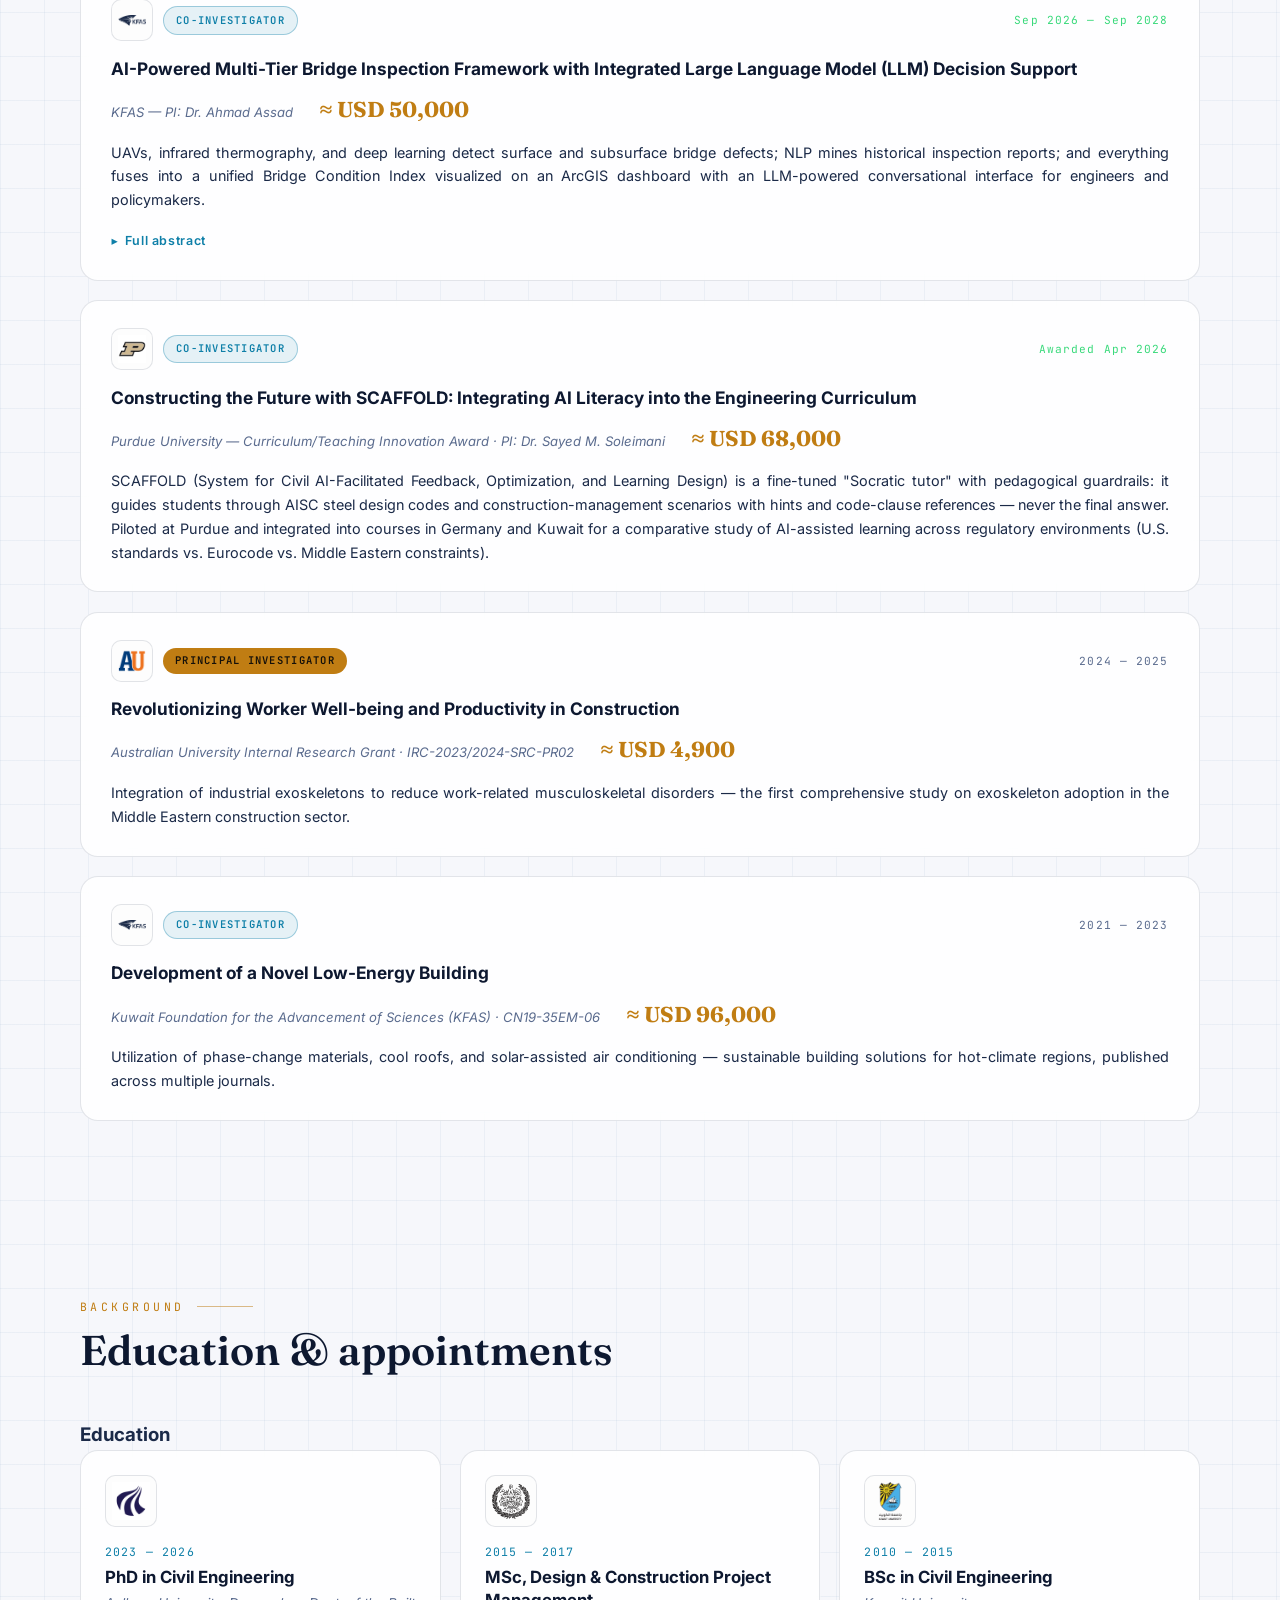
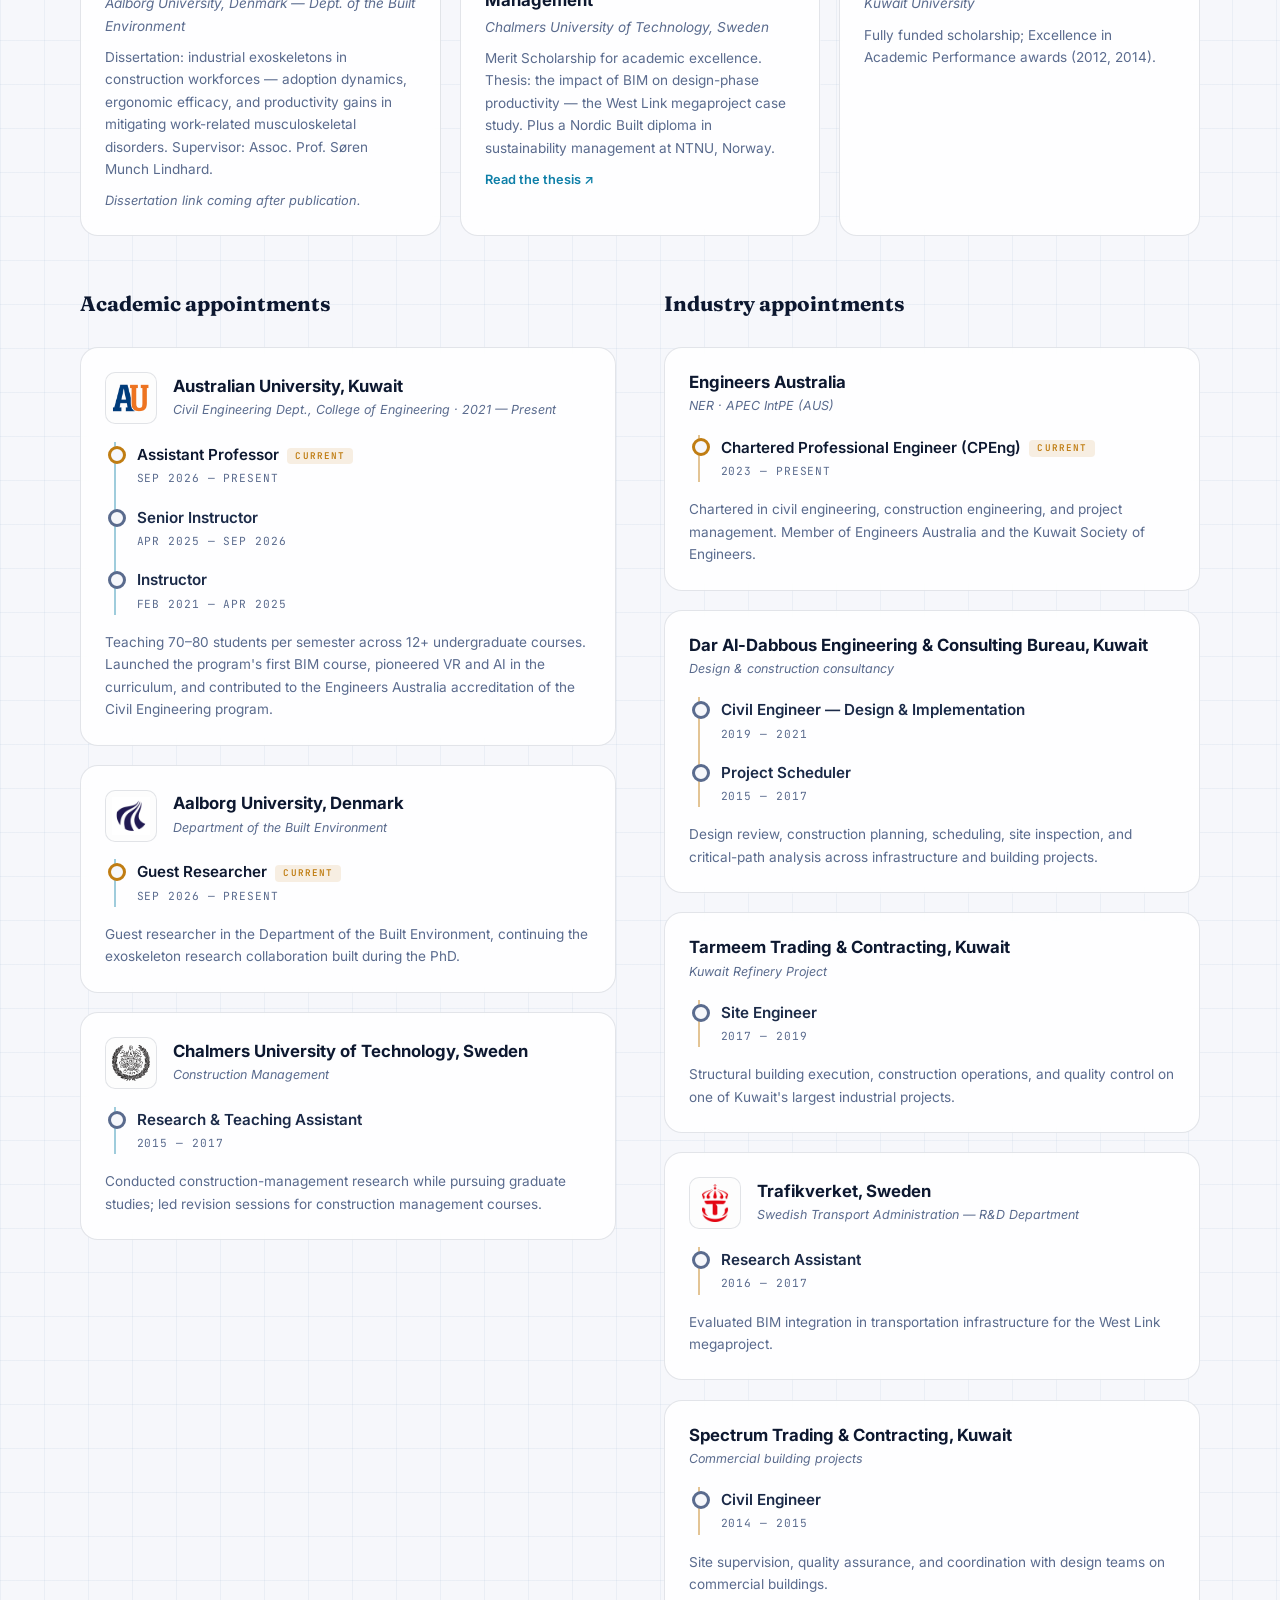
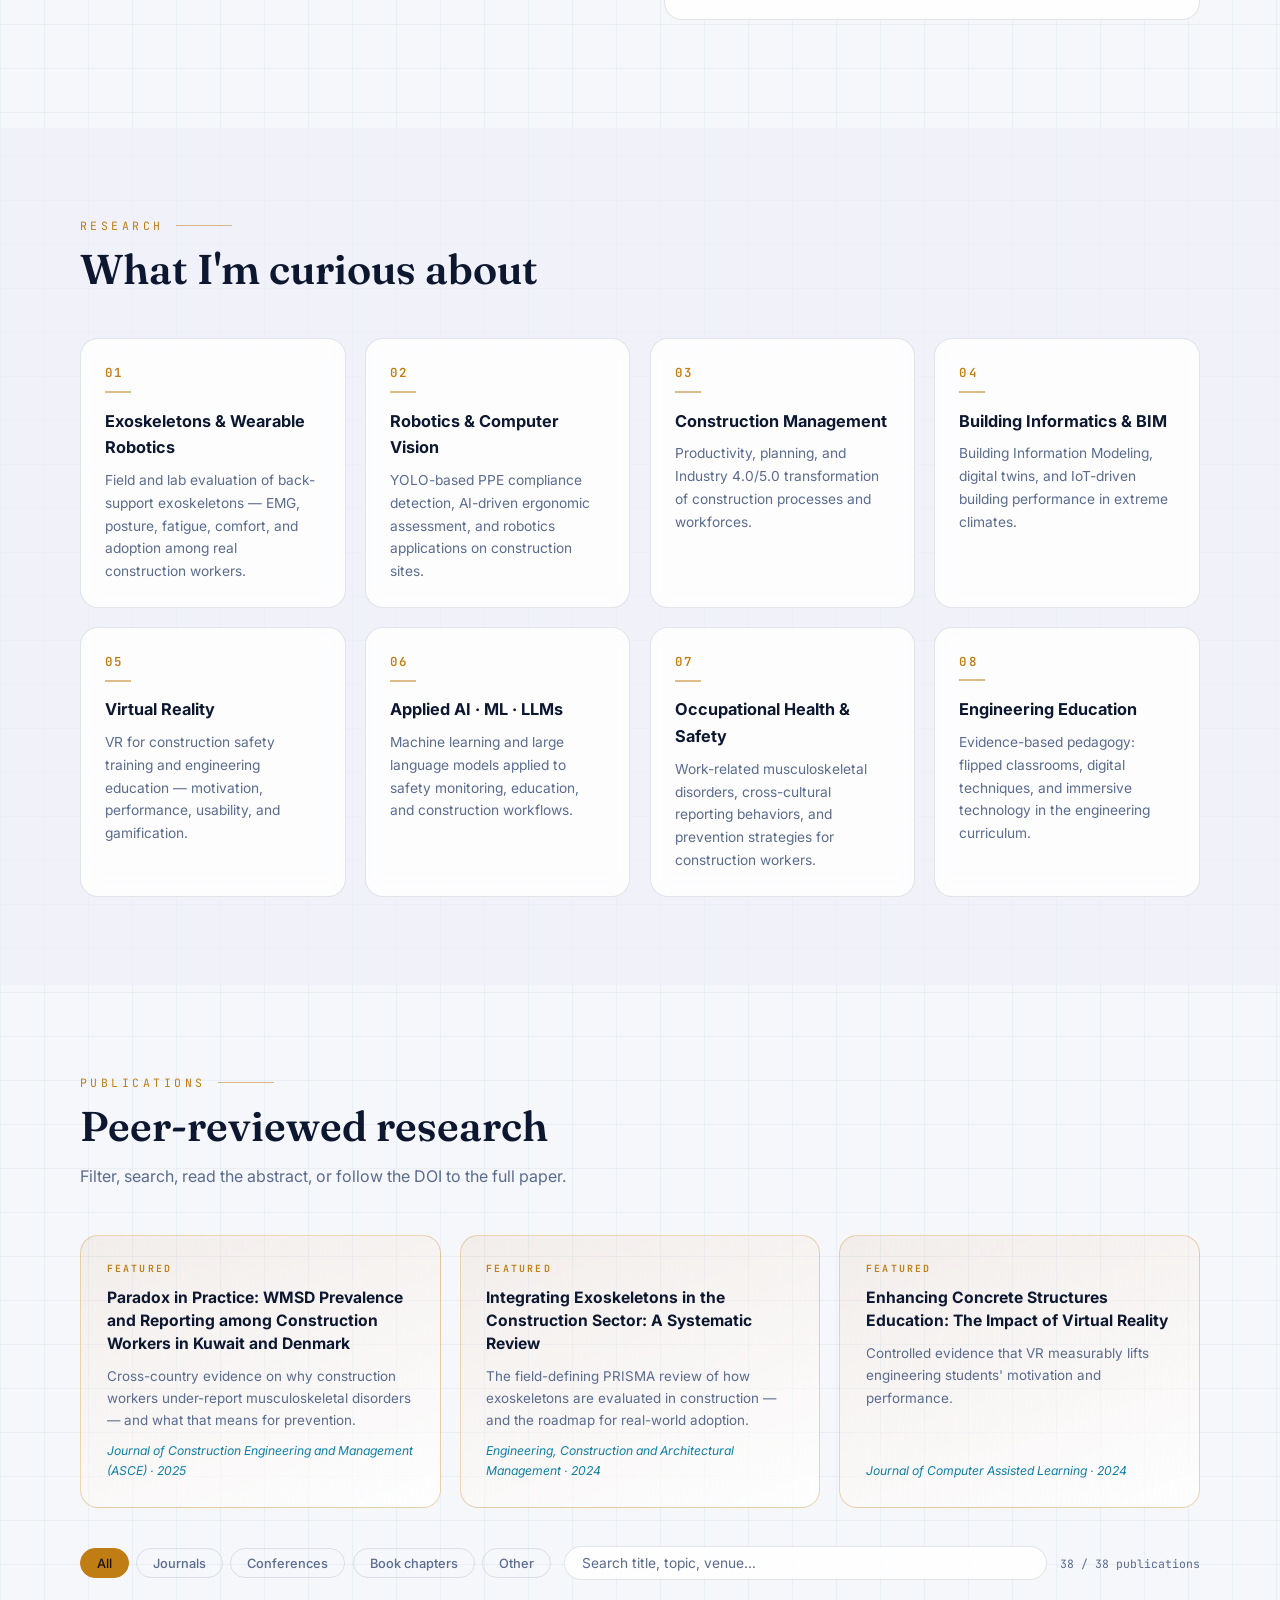
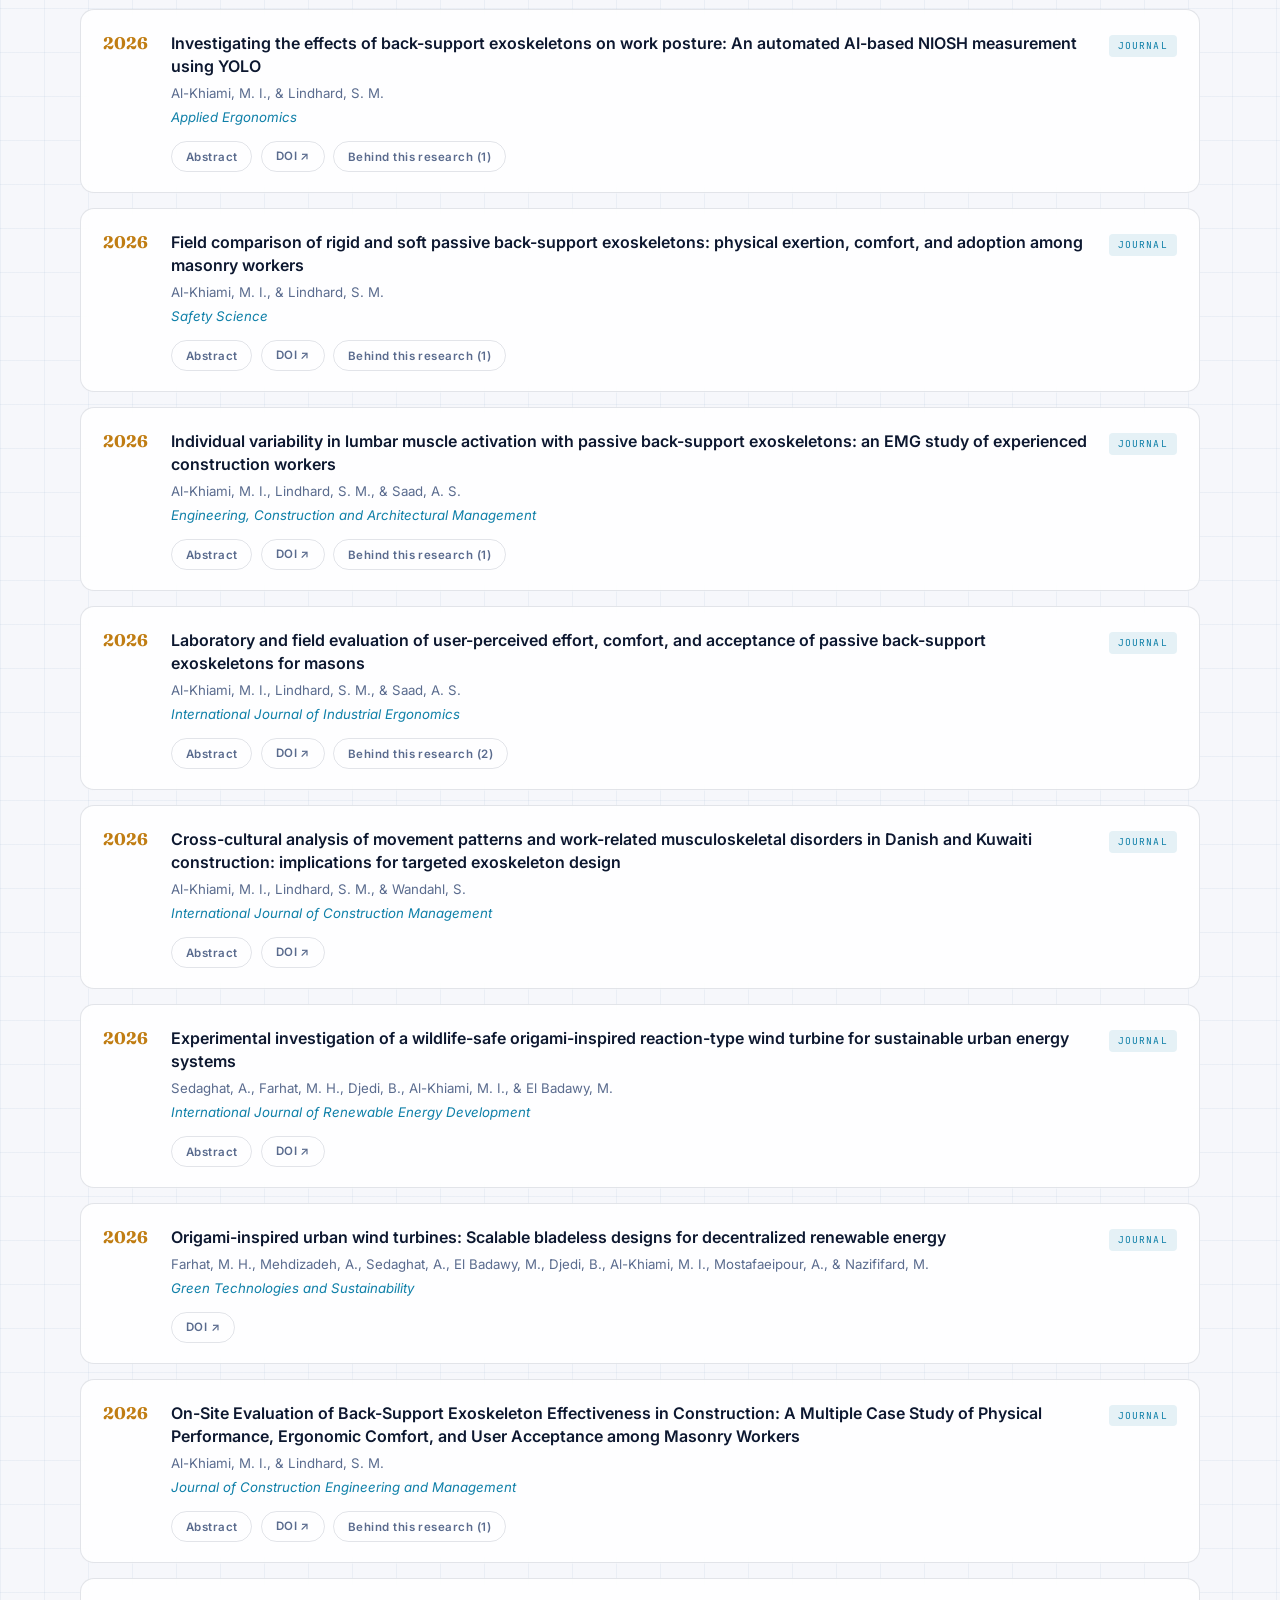
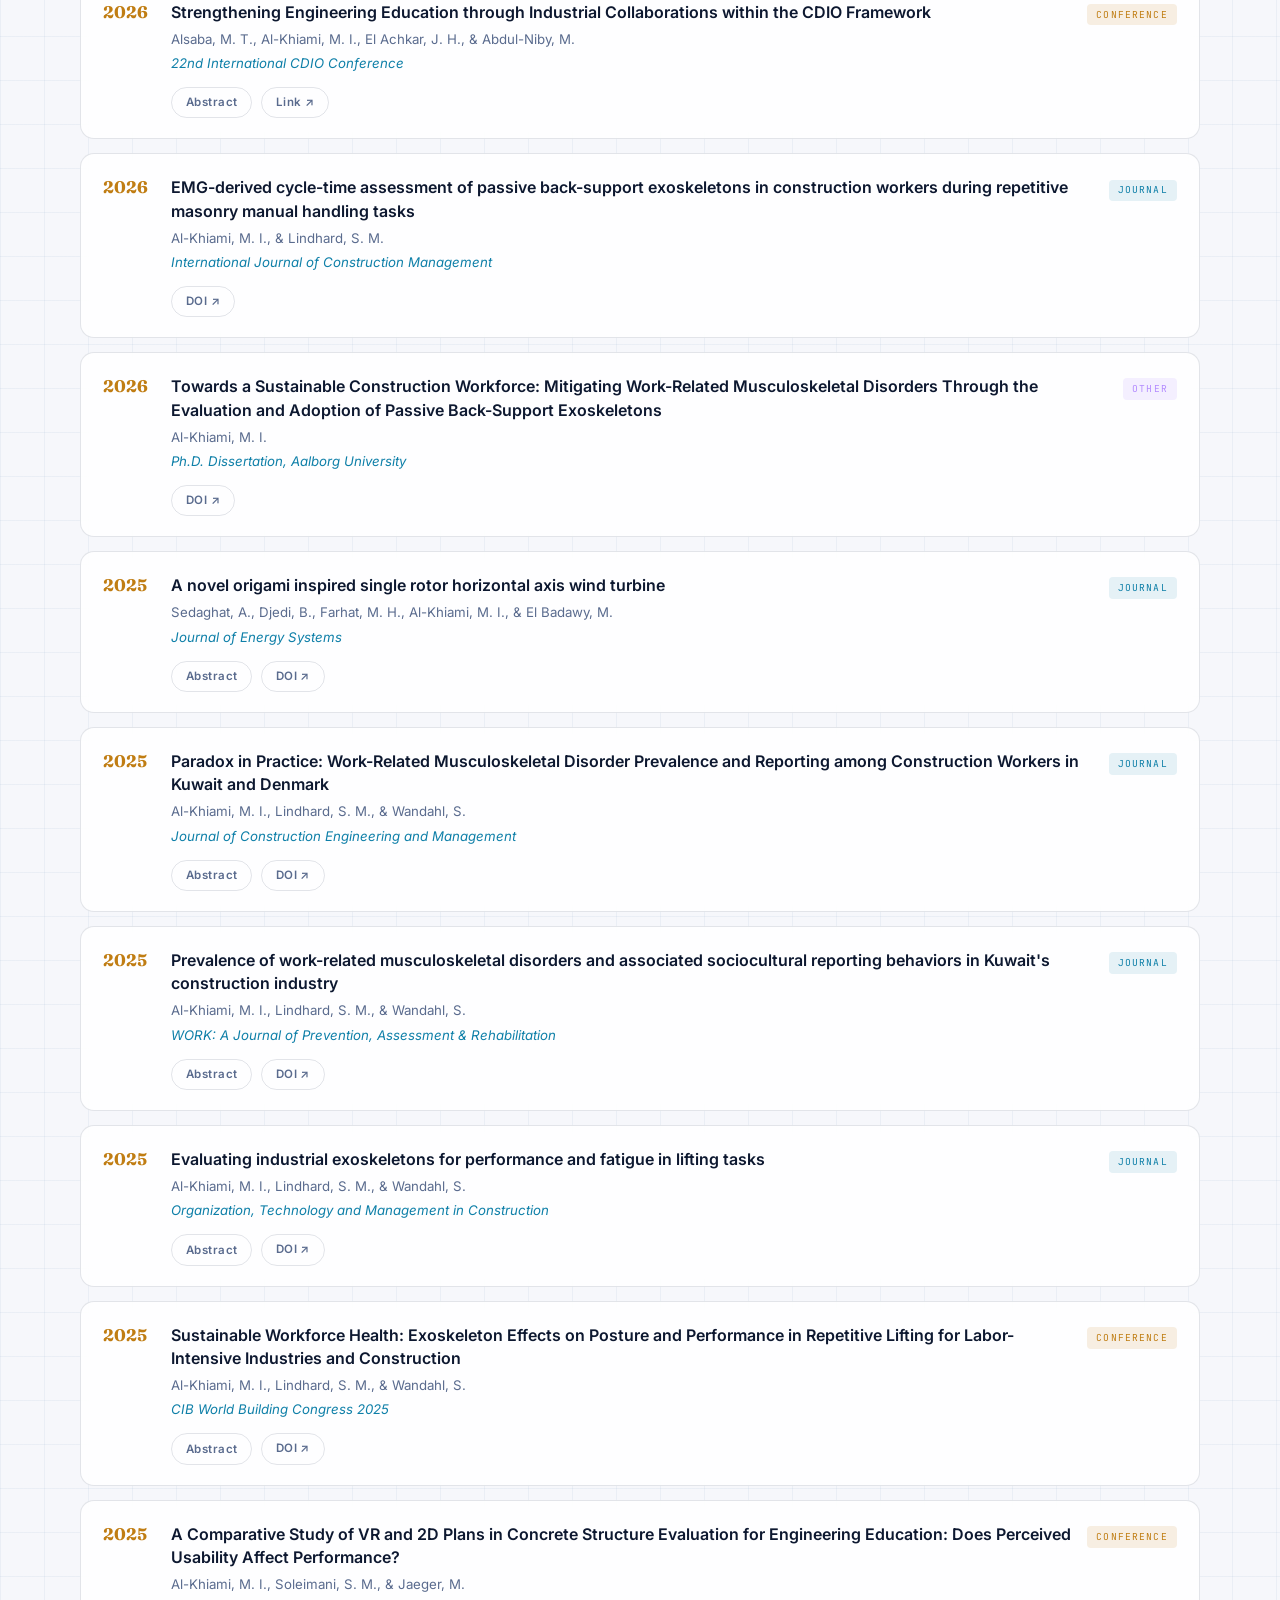
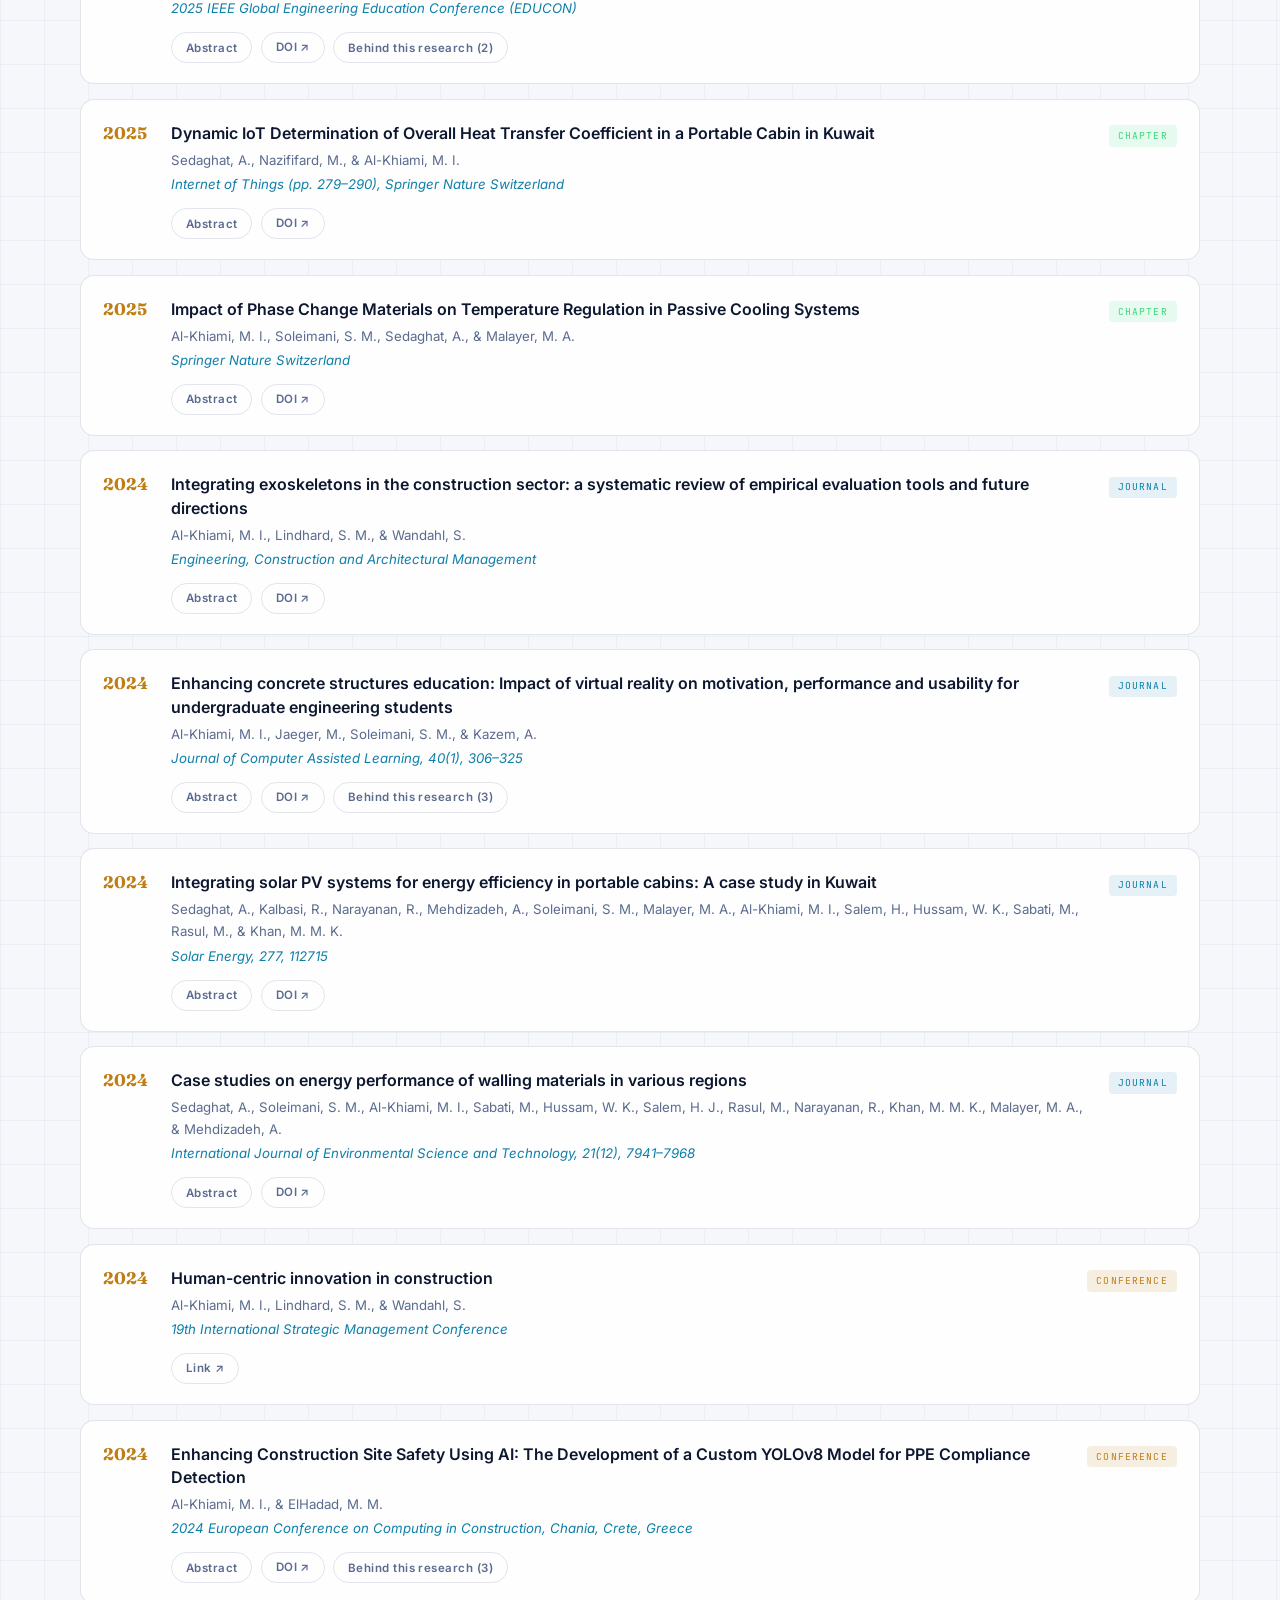
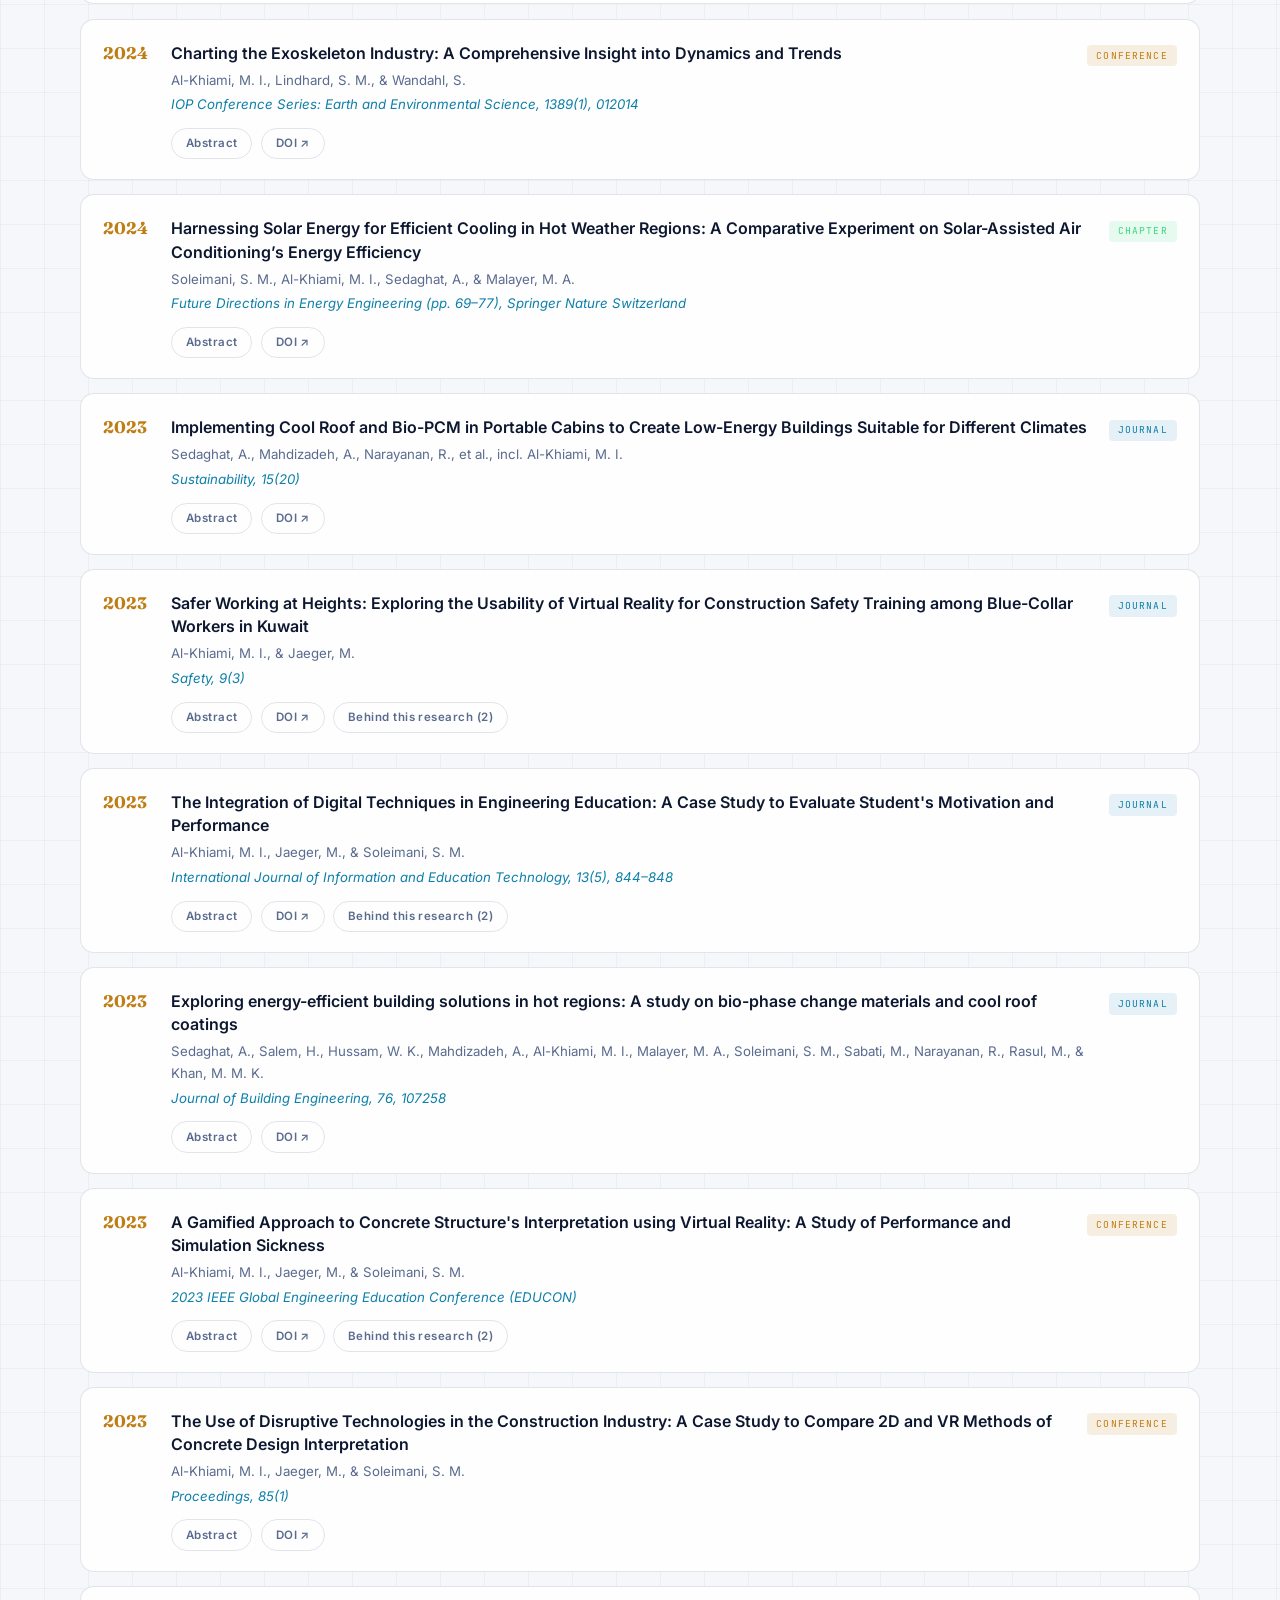
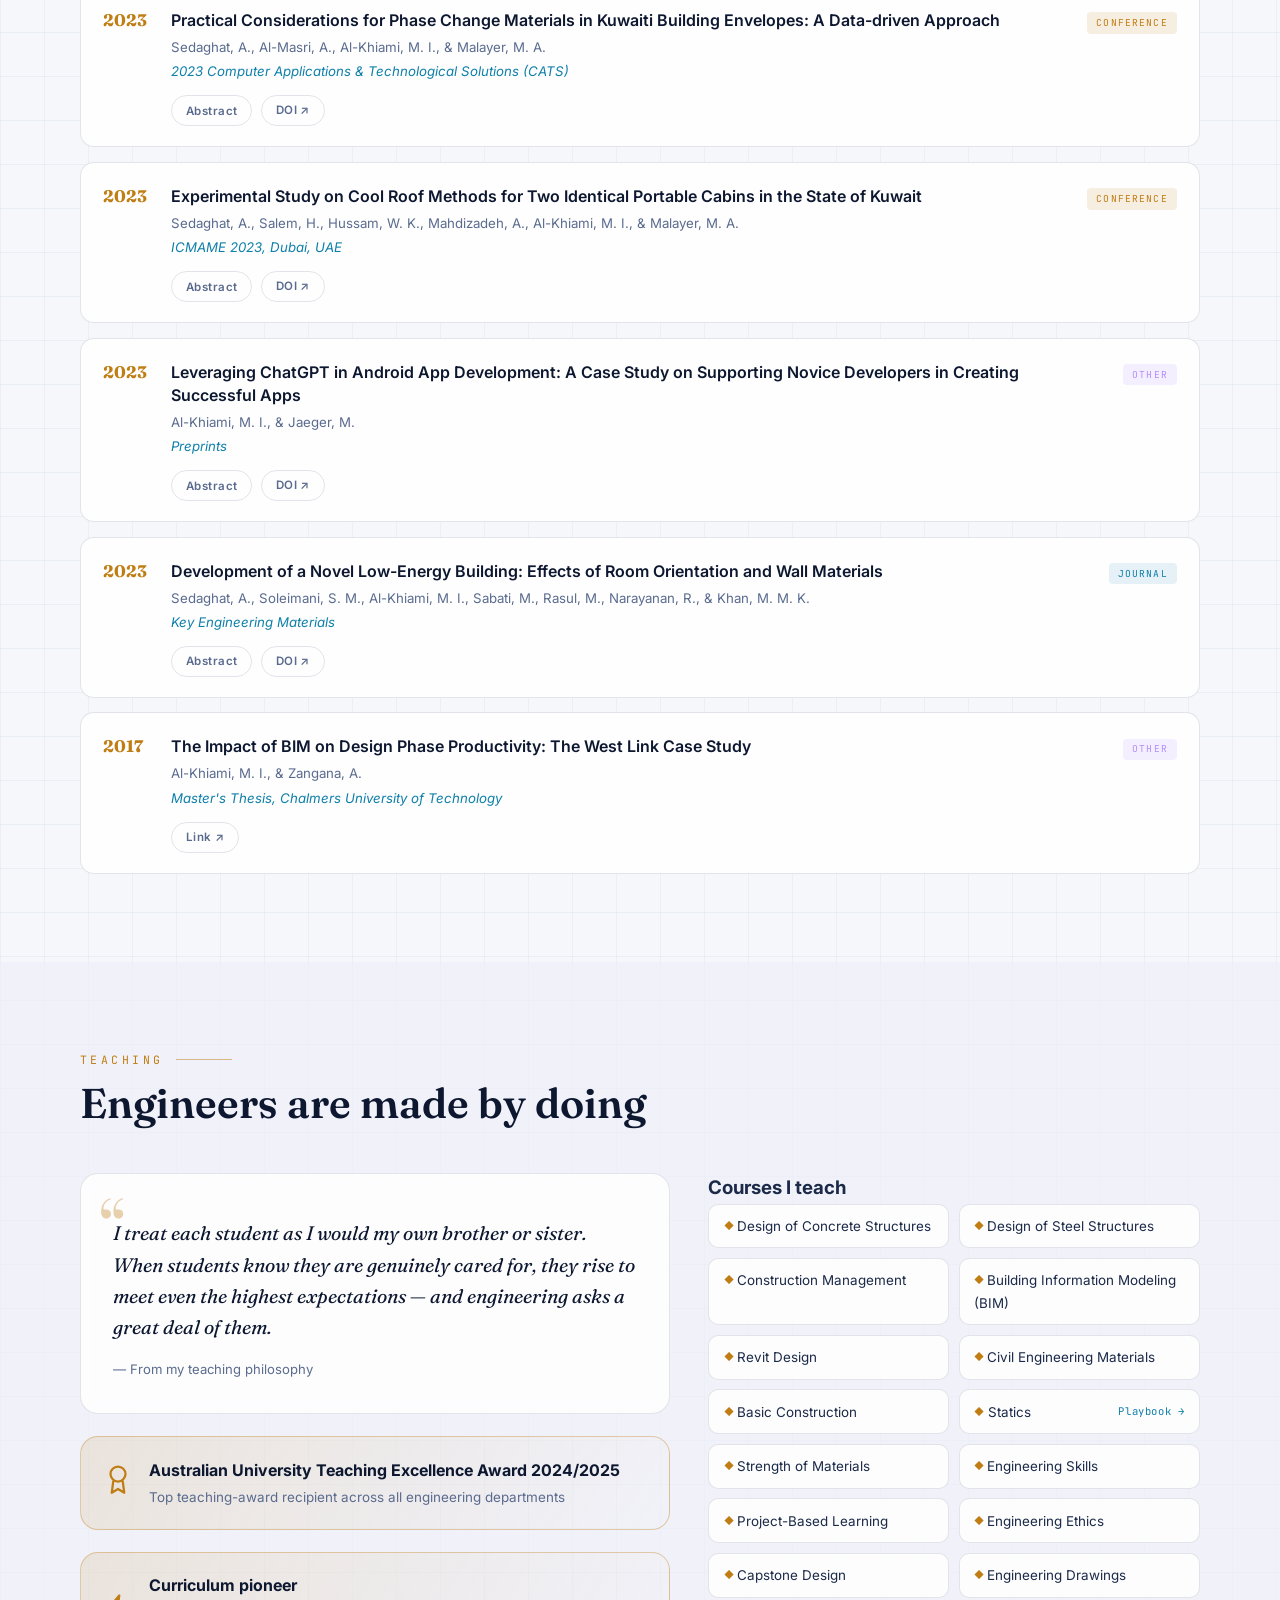
==== commit 2c7f1eac: "Add November 2026 Future Ready-Mix site visit: news item and 4 gallery photos Co-Authored-By: Claude" ====
--- a/index.html
+++ b/index.html
@@ -830,6 +830,7 @@
         <h2>News &amp; current projects</h2>
       </div>
       <div class="news-list reveal">
+        <div class="news-item"><span class="news-date">NOV 2026</span><p>Took more than 80 civil engineering students from the PBL and Concrete Structures (CIVL 212) courses to the Future Ready-Mix batching plant in Sulaibiyah, together with Dr. Rana Lakys: a full plant walkthrough plus live slump and compressive strength testing.</p></div>
         <div class="news-item"><span class="news-date">2026</span><p>Three new research grants awarded: KFAS exoskeletons &amp; adaptive workstations study (as PI, ≈ USD 40K), KFAS AI-powered bridge inspection (Co-I, ≈ USD 50K), and Purdue University's SCAFFOLD AI-literacy award (Co-I, ≈ USD 68K).</p></div>
         <div class="news-item"><span class="news-date">2026</span><p>Four new journal papers on back-support exoskeletons published in <em>Applied Ergonomics</em>, <em>Safety Science</em>, <em>ECAM</em>, and <em>Int. J. of Industrial Ergonomics</em>.</p></div>
         <div class="news-item"><span class="news-date">SEP 2026</span><p>Appointed Assistant Professor at Australian University and Guest Researcher at Aalborg University's Department of the Built Environment.</p></div>
@@ -909,7 +910,7 @@
   <script src="data/worldmap.js?v=17"></script>
   <script src="data/scholar.js?v=17"></script>
   <script src="data/publications.js?v=22"></script>
-  <script src="data/gallery.js?v=17"></script>
+  <script src="data/gallery.js?v=18"></script>
   <script src="js/main.js?v=18"></script>
   <script src="js/effects.js?v=2"></script>
 </body>
